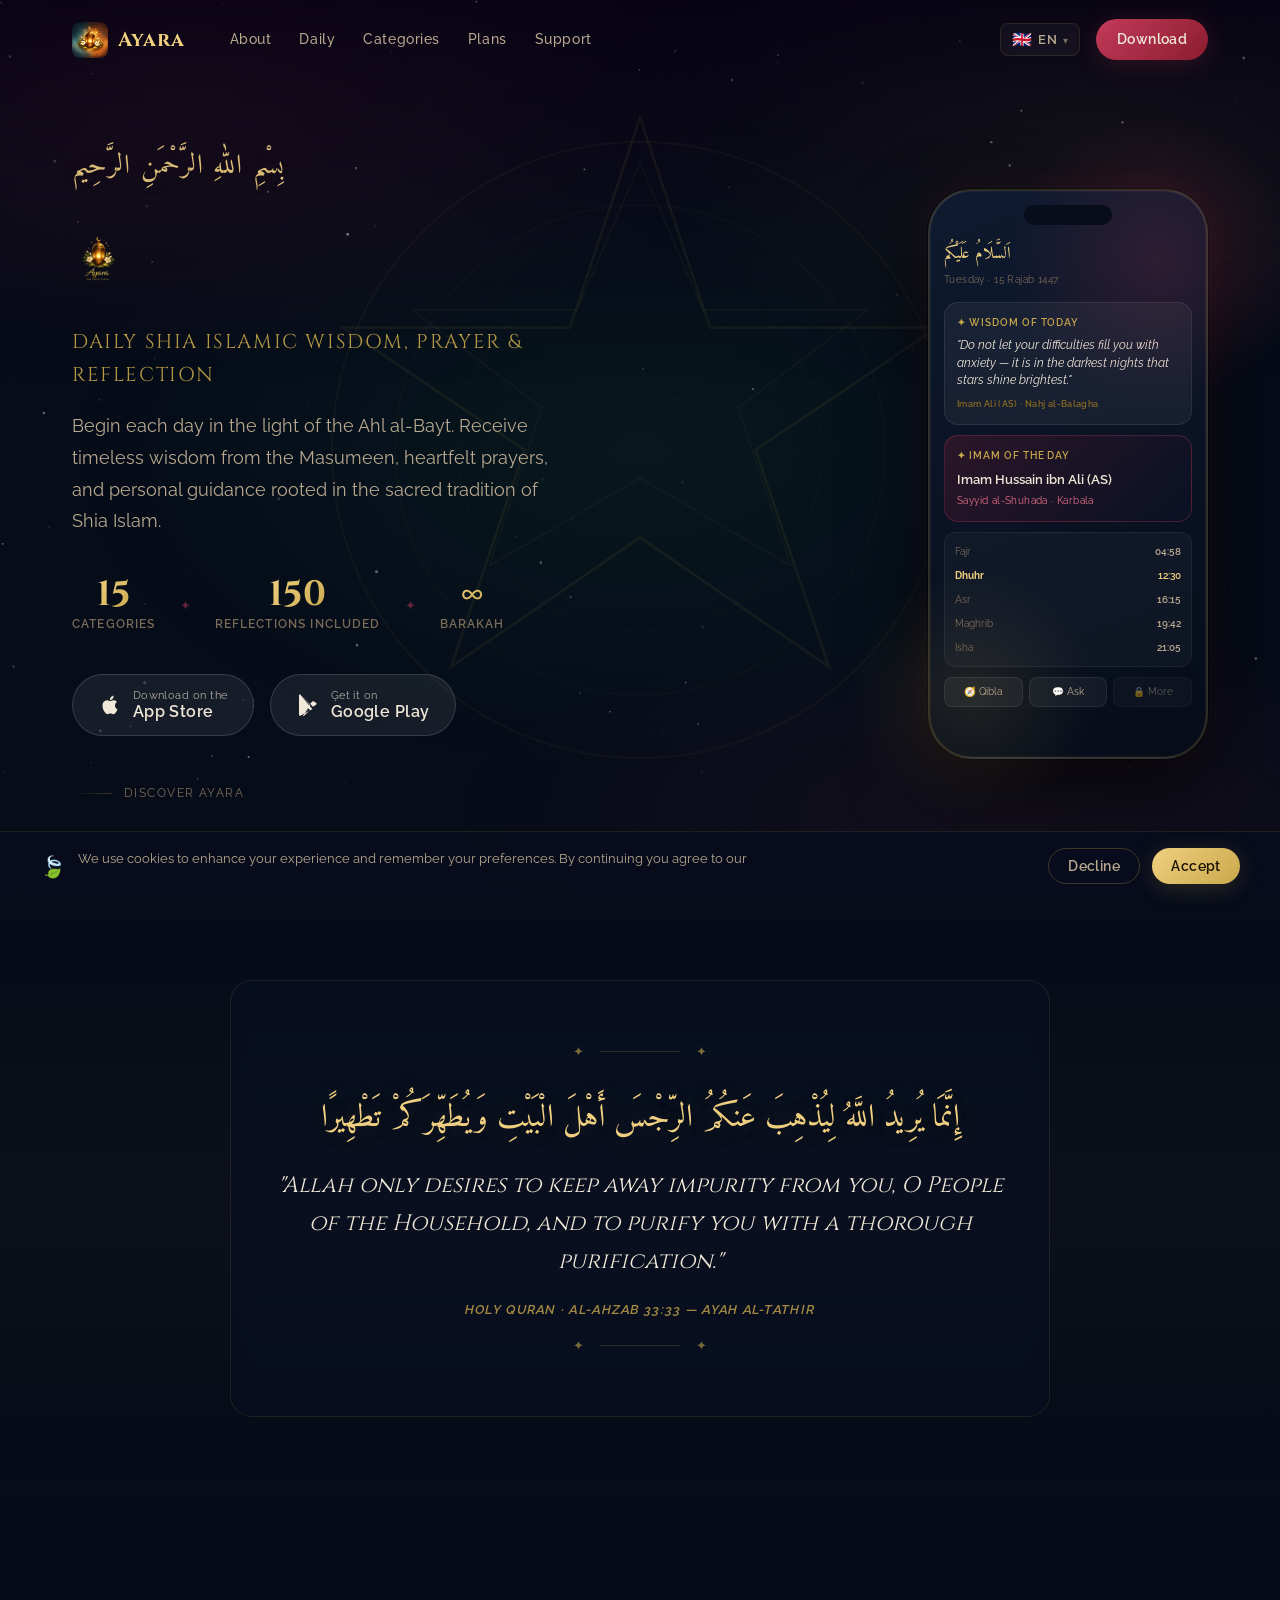
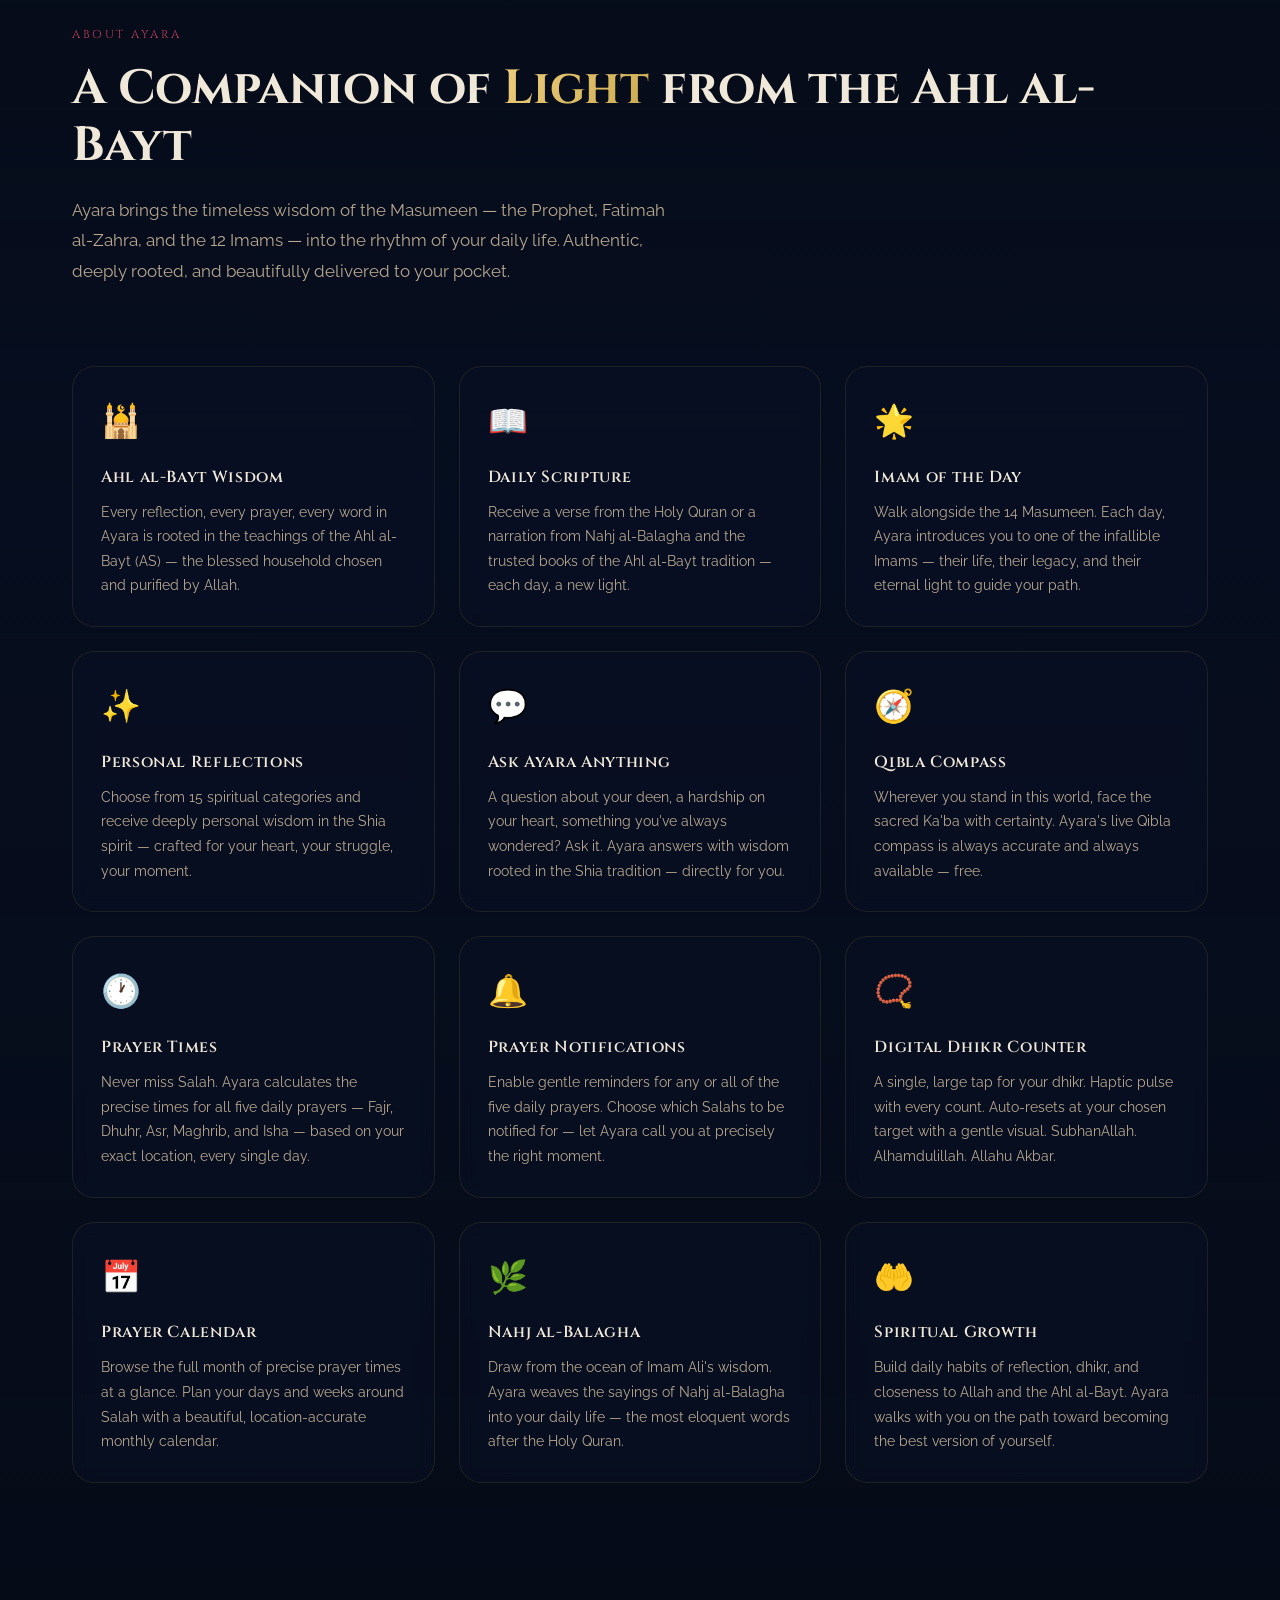
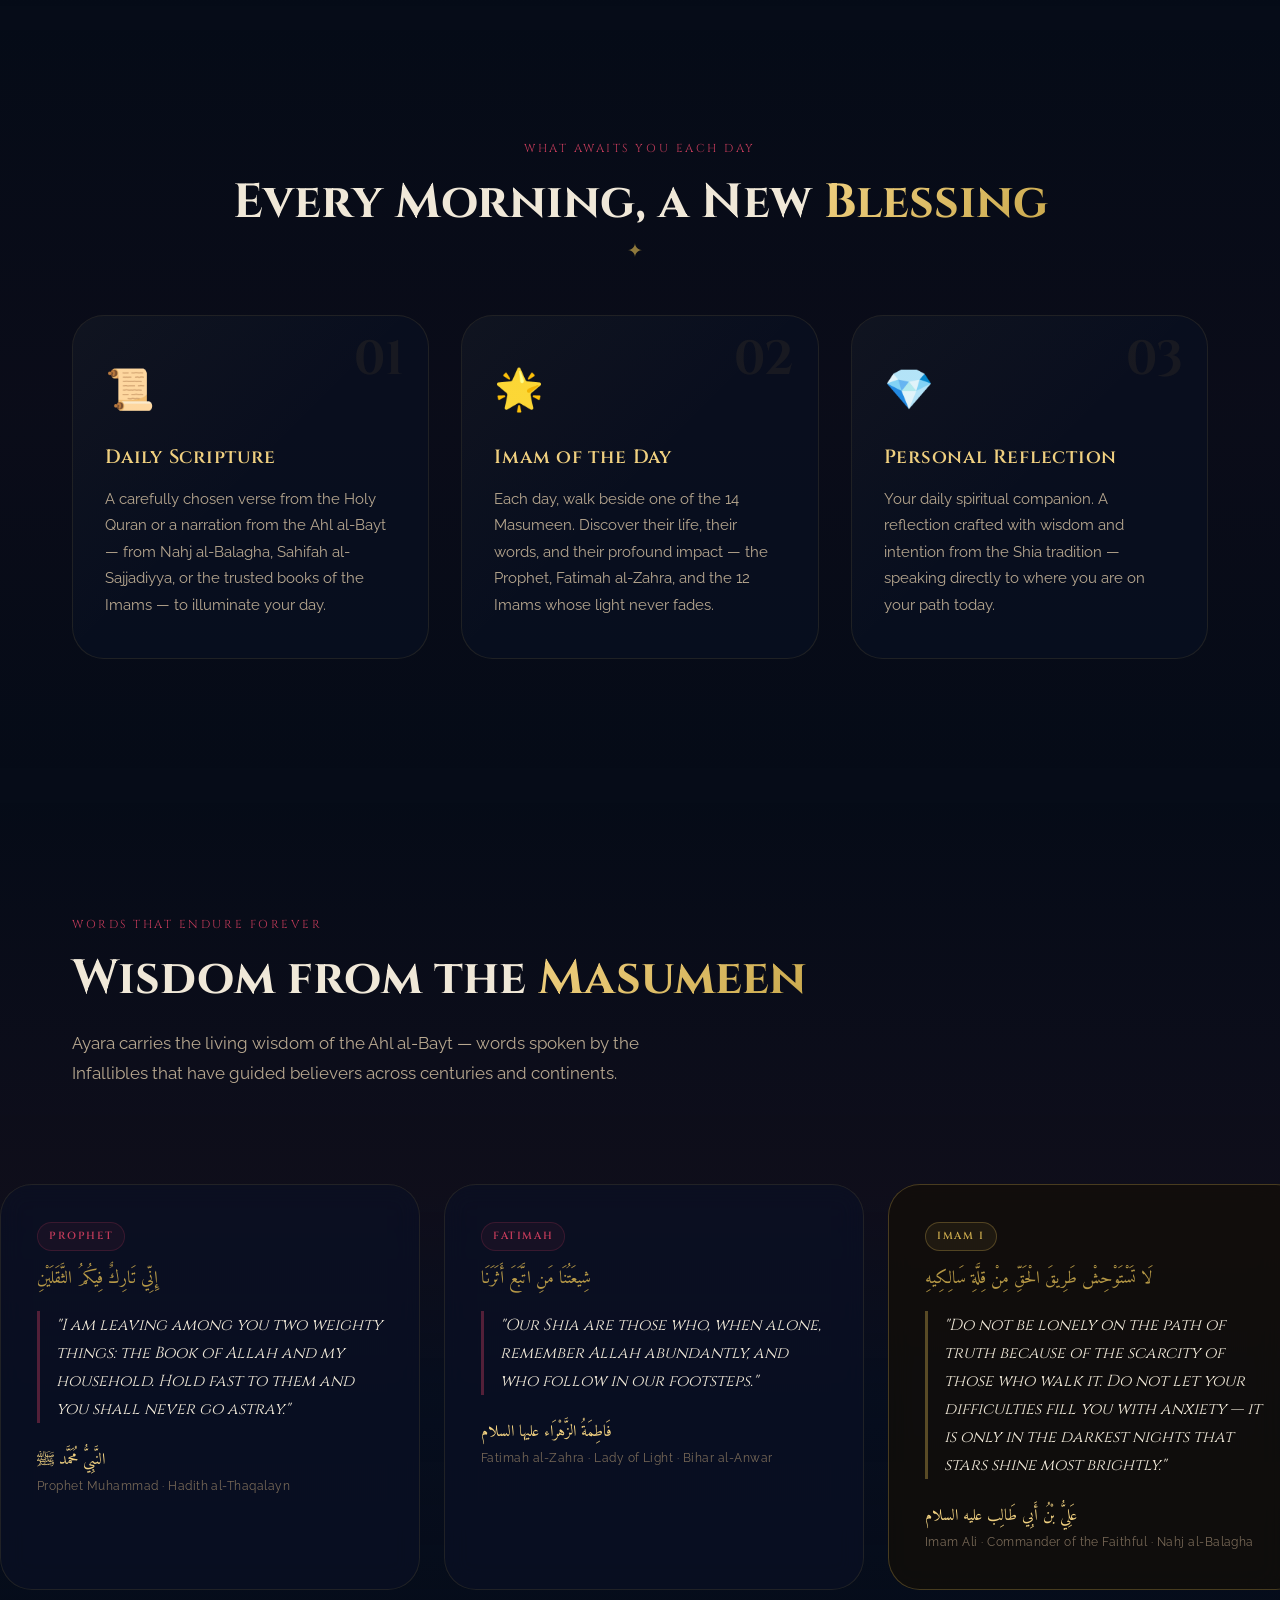
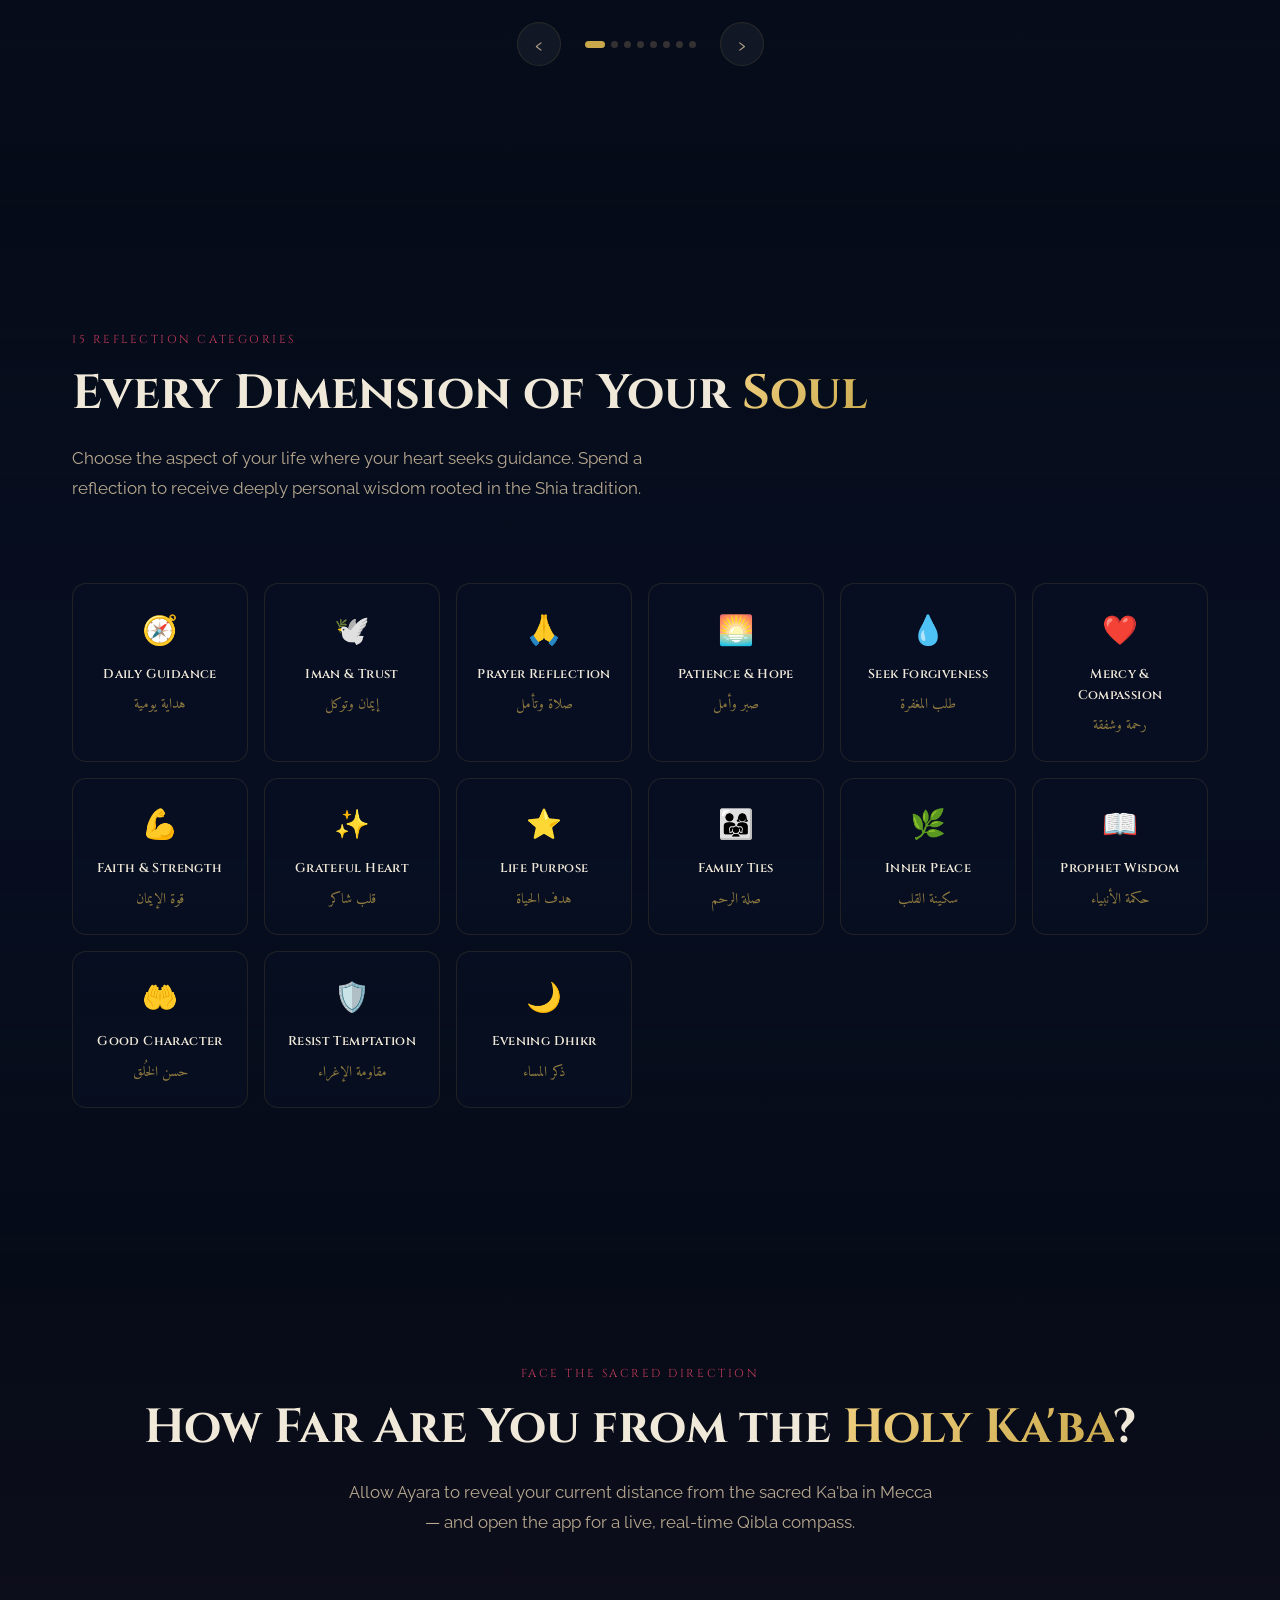
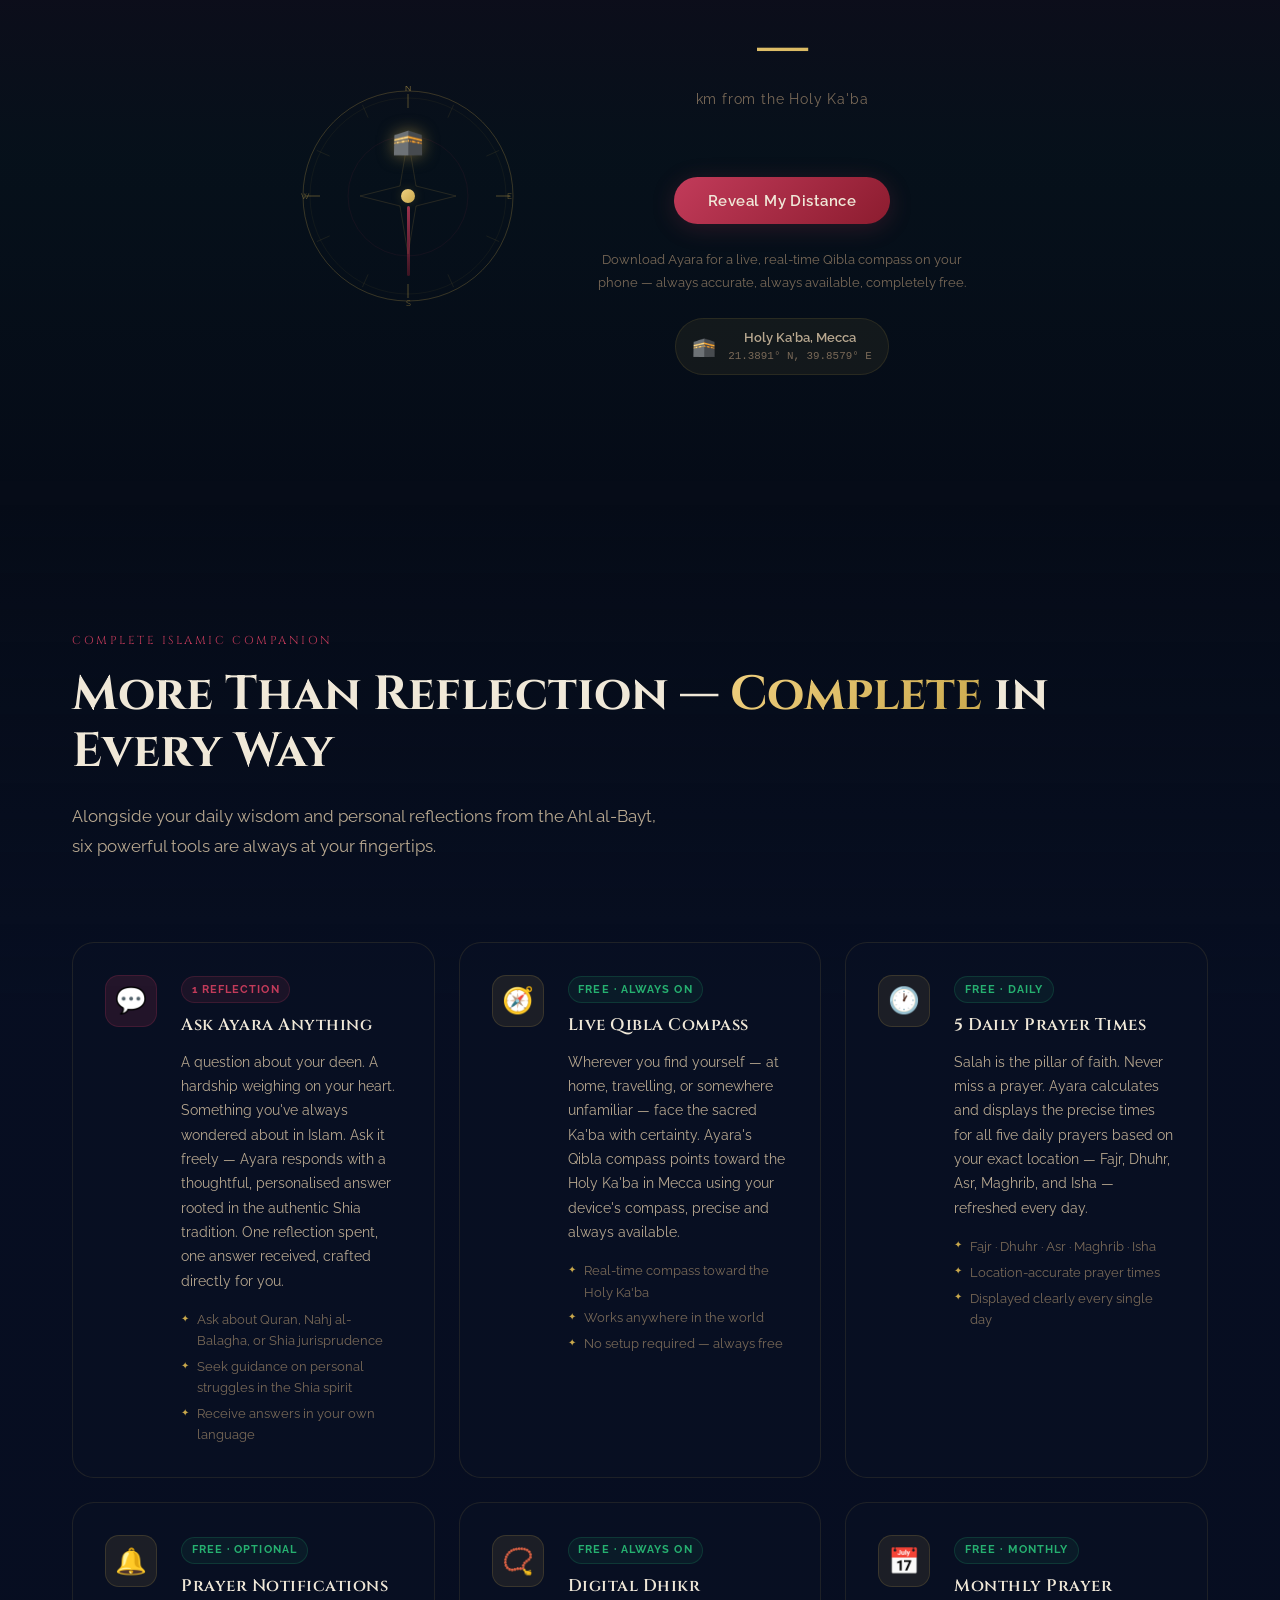
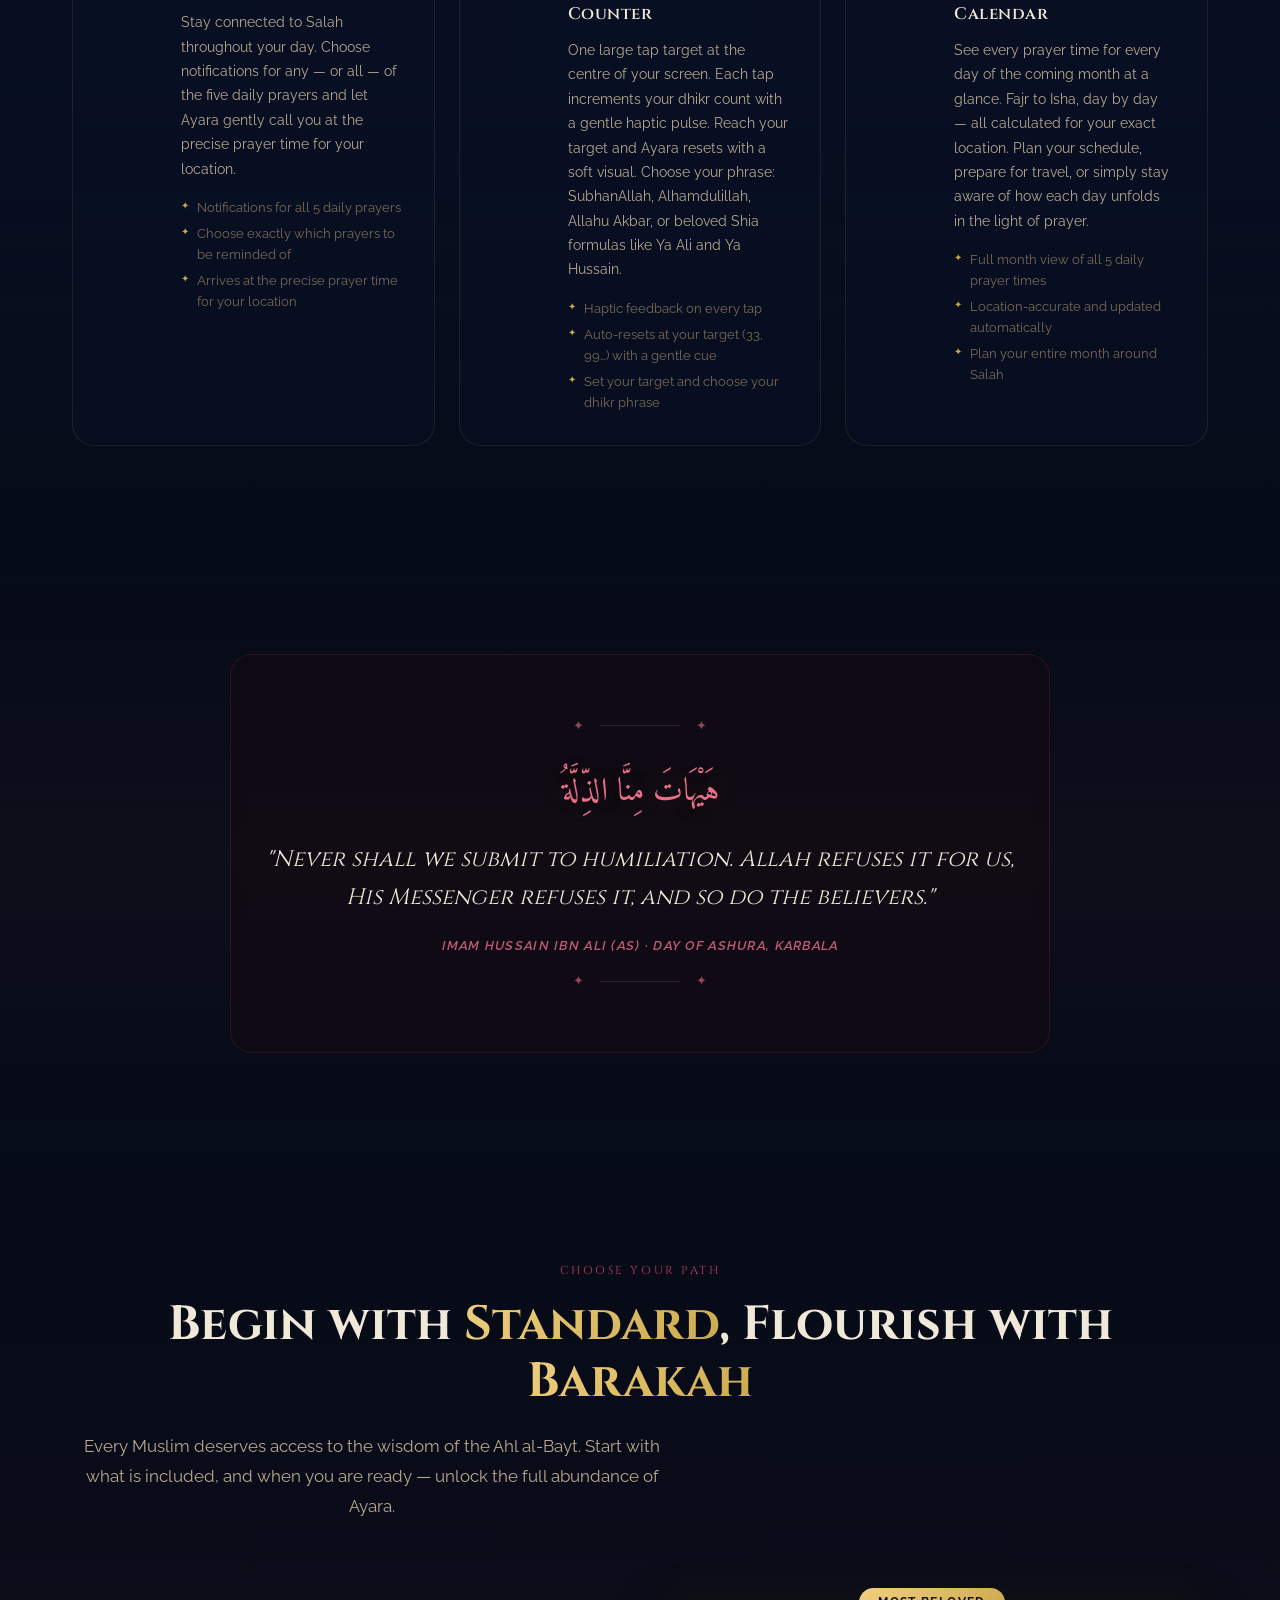
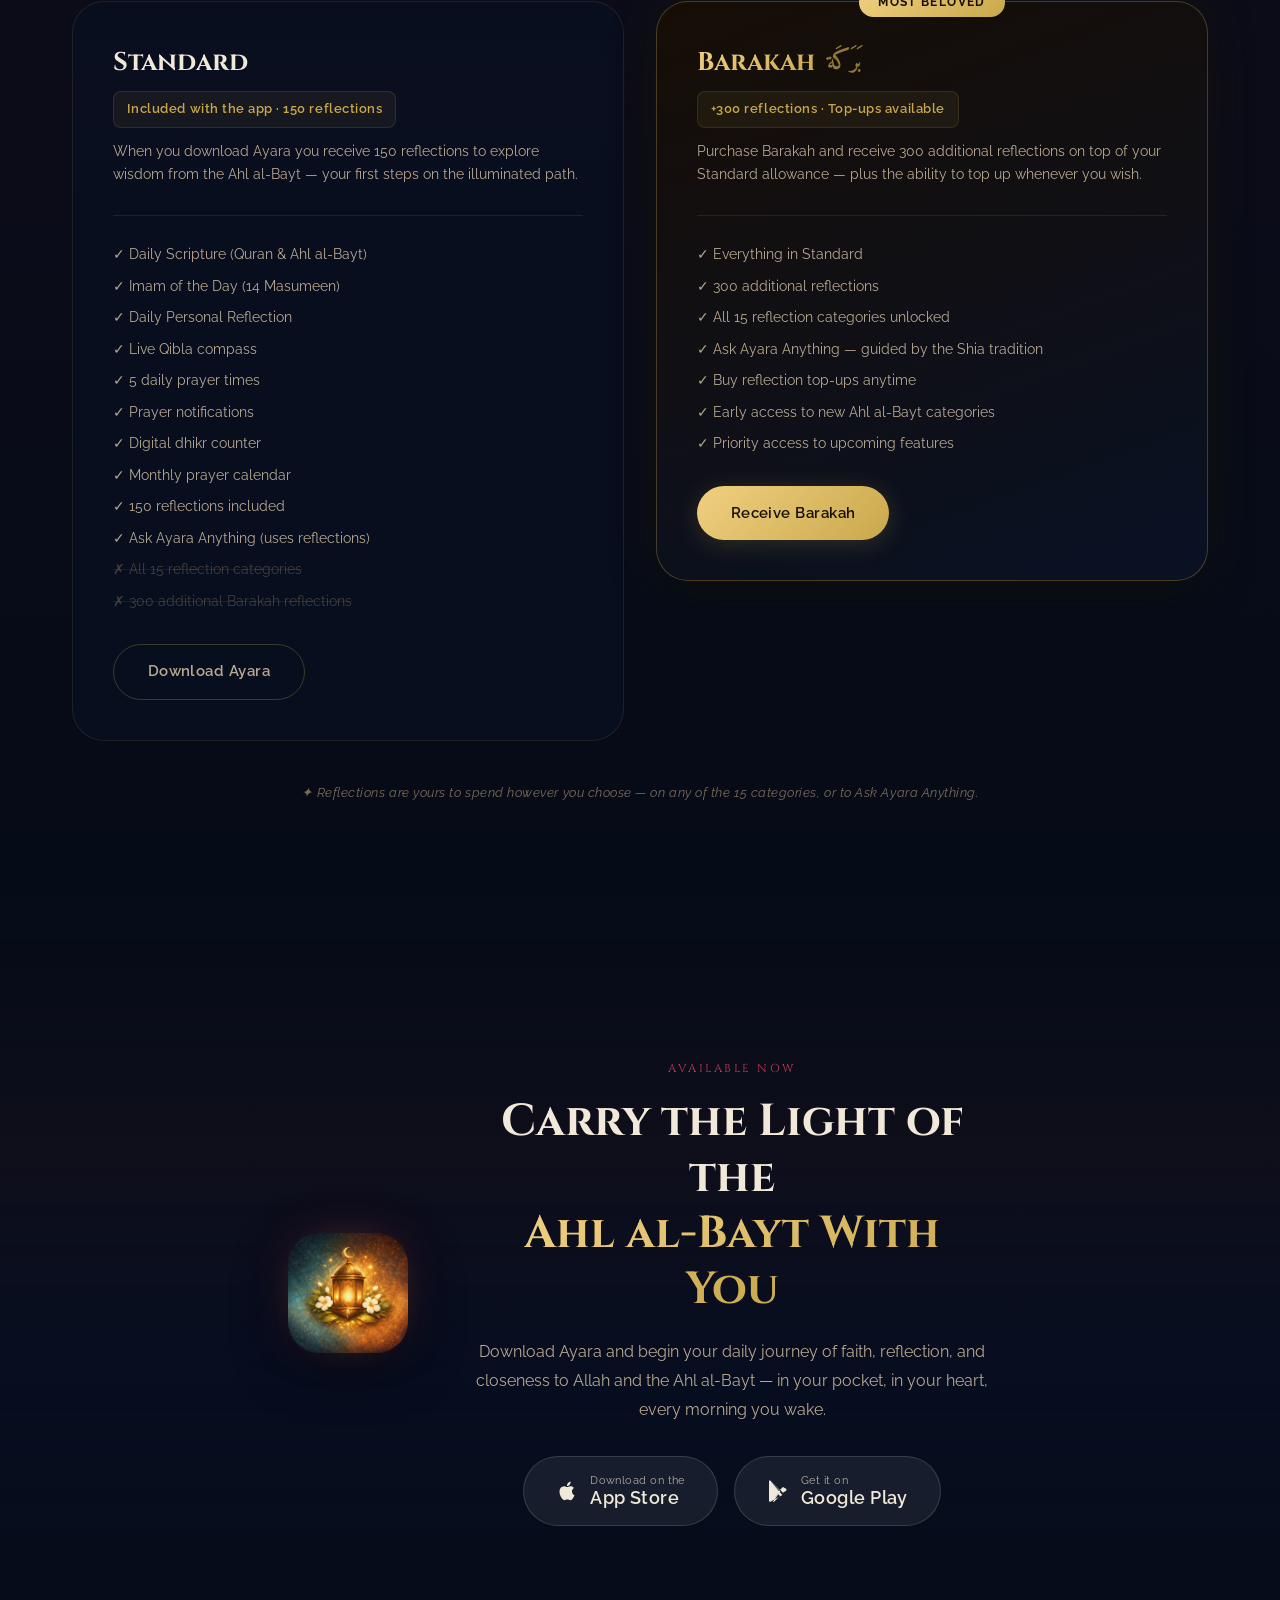
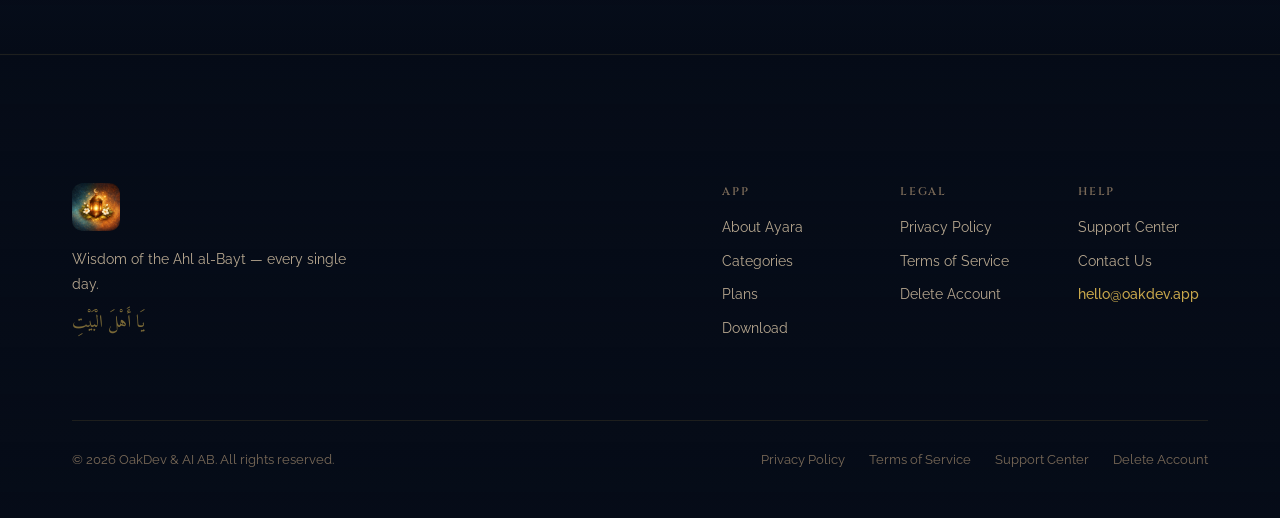
==== index.html @ 3004b2ca "landing page first draft" ====
<!DOCTYPE html>
<html lang="en" dir="ltr">
<head>
  <meta charset="UTF-8" />
  <meta name="viewport" content="width=device-width, initial-scale=1.0" />
  <title>Ayara — Daily Shia Islamic Wisdom, Prayer &amp; Reflection</title>
  <meta name="description" content="Ayara is your daily companion for Shia Islamic wisdom, prayers, and reflection. Receive timeless teachings from the Ahl al-Bayt — every single day." />
  <meta name="theme-color" content="#060c18" />

  <!-- Open Graph -->
  <meta property="og:title"       content="Ayara — Daily Shia Islamic Wisdom &amp; Reflection" />
  <meta property="og:description" content="Receive daily wisdom from the Ahl al-Bayt, heartfelt prayers, and personal reflection rooted in the beautiful tradition of Shia Islam." />
  <meta property="og:image"       content="assets/logo.png" />
  <meta property="og:type"        content="website" />

  <!-- Favicon -->
  <link rel="icon" type="image/png" href="assets/icon.png" />

  <!-- Fonts -->
  <link rel="preconnect" href="https://fonts.googleapis.com" />
  <link rel="preconnect" href="https://fonts.gstatic.com" crossorigin />
  <link href="https://fonts.googleapis.com/css2?family=Amiri:ital,wght@0,400;0,700;1,400&family=Cinzel:wght@400;600;700&family=Raleway:wght@300;400;500;600;700&display=swap" rel="stylesheet" />

  <link rel="stylesheet" href="css/styles.css" />
</head>
<body>

  <!-- Star canvas -->
  <canvas class="star-canvas" id="starCanvas" aria-hidden="true"></canvas>

  <!-- ============================================================
       COOKIE CONSENT
  ============================================================ -->
  <div class="cookie-banner" id="cookieBanner" role="dialog" aria-live="polite" aria-label="Cookie consent">
    <div class="cookie-banner__inner">
      <div class="cookie-banner__text">
        <span class="cookie-banner__icon" aria-hidden="true">🍃</span>
        <p data-i18n="cookie.text">
          We use cookies to enhance your experience and remember your preferences.
          By continuing you agree to our
          <a href="/privacy" data-i18n="cookie.privacy">Privacy Policy</a> and
          <a href="/terms" data-i18n="cookie.terms">Terms of Service</a>.
        </p>
      </div>
      <div class="cookie-banner__actions">
        <button class="btn btn--outline btn--sm" id="cookieDecline" data-i18n="cookie.decline">Decline</button>
        <button class="btn btn--gold btn--sm" id="cookieAccept" data-i18n="cookie.accept">Accept</button>
      </div>
    </div>
  </div>

  <!-- ============================================================
       NAVIGATION
  ============================================================ -->
  <nav class="nav" id="nav" role="navigation" aria-label="Main">
    <div class="nav__container">

      <a href="/" class="nav__logo" aria-label="Ayara — Home">
        <img src="assets/icon.png" alt="Ayara" class="nav__logo-img" />
        <span class="nav__logo-name">Ayara</span>
      </a>

      <div class="nav__links" id="navLinks">
        <a href="#about"      class="nav__link" data-i18n="nav.about">About</a>
        <a href="#daily"      class="nav__link" data-i18n="nav.daily">Daily</a>
        <a href="#categories" class="nav__link" data-i18n="nav.categories">Categories</a>
        <a href="#pricing"    class="nav__link" data-i18n="nav.plans">Plans</a>
        <a href="/support"    class="nav__link" data-i18n="nav.support">Support</a>
      </div>

      <div class="nav__right">
        <div class="nav__lang" id="langSwitcher">
          <button class="nav__lang-btn" id="langBtn" aria-haspopup="true" aria-expanded="false">
            <span class="lang-flag" id="langFlag">🇬🇧</span>
            <span class="lang-code" id="langCode">EN</span>
            <span class="lang-chevron" aria-hidden="true">▾</span>
          </button>
          <div class="nav__lang-dropdown" id="langDropdown" role="listbox" aria-label="Select language">
            <button class="nav__lang-option" data-lang="en" role="option"><span class="opt-flag">🇬🇧</span><span class="opt-name">English</span></button>
            <button class="nav__lang-option" data-lang="ar" role="option"><span class="opt-flag">🇸🇦</span><span class="opt-name">العربية</span></button>
            <button class="nav__lang-option" data-lang="fa" role="option"><span class="opt-flag">🇮🇷</span><span class="opt-name">فارسی</span></button>
            <button class="nav__lang-option" data-lang="ur" role="option"><span class="opt-flag">🇵🇰</span><span class="opt-name">اردو</span></button>
            <button class="nav__lang-option" data-lang="tr" role="option"><span class="opt-flag">🇹🇷</span><span class="opt-name">Türkçe</span></button>
            <button class="nav__lang-option" data-lang="id" role="option"><span class="opt-flag">🇮🇩</span><span class="opt-name">Indonesia</span></button>
            <button class="nav__lang-option" data-lang="fr" role="option"><span class="opt-flag">🇫🇷</span><span class="opt-name">Français</span></button>
            <button class="nav__lang-option" data-lang="az" role="option"><span class="opt-flag">🇦🇿</span><span class="opt-name">Azərbaycanca</span></button>
          </div>
        </div>

        <a href="#download" class="btn btn--crimson nav__cta" data-i18n="nav.download">Download</a>

        <button class="nav__hamburger" id="hamburger" aria-label="Open menu" aria-expanded="false">
          <span></span><span></span><span></span>
        </button>
      </div>

    </div>
  </nav>

  <!-- ============================================================
       HERO
  ============================================================ -->
  <section class="hero" id="hero" aria-label="Hero">
    <!-- Geometric star overlay -->
    <div class="hero__geo" aria-hidden="true">
      <svg class="hero__geo-star" viewBox="0 0 200 200" xmlns="http://www.w3.org/2000/svg" aria-hidden="true">
        <polygon points="100,5 120,65 185,65 133,100 154,162 100,125 46,162 67,100 15,65 80,65" fill="none" stroke="currentColor" stroke-width="0.8" opacity="0.15"/>
        <polygon points="100,18 118,60 165,60 128,88 143,133 100,108 57,133 72,88 35,60 82,60" fill="none" stroke="currentColor" stroke-width="0.5" opacity="0.10"/>
        <circle cx="100" cy="100" r="88" fill="none" stroke="currentColor" stroke-width="0.6" opacity="0.10"/>
        <circle cx="100" cy="100" r="70" fill="none" stroke="currentColor" stroke-width="0.4" opacity="0.08"/>
        <circle cx="100" cy="100" r="52" fill="none" stroke="currentColor" stroke-width="0.4" opacity="0.06"/>
      </svg>
    </div>

    <!-- Content -->
    <div class="hero__content">
      <p class="hero__bismillah" lang="ar" aria-label="Bismillah ir-Rahman ir-Rahim">بِسْمِ اللهِ الرَّحْمَنِ الرَّحِيم</p>

      <div class="hero__logo-wrap">
        <img src="assets/logo.png" alt="Ayara" class="hero__logo" />
      </div>

      <p class="hero__subtitle" data-i18n="hero.subtitle">Daily Shia Islamic Wisdom, Prayer &amp; Reflection</p>

      <p class="hero__desc" data-i18n="hero.desc">
        Begin each day in the light of the Ahl al-Bayt. Receive timeless wisdom from the Masumeen, heartfelt prayers, and personal guidance rooted in the sacred tradition of Shia Islam.
      </p>

      <div class="hero__stats">
        <div class="hero__stat">
          <span class="hero__stat-number" data-count="15">15</span>
          <span class="hero__stat-label" data-i18n="hero.stat_categories">Categories</span>
        </div>
        <div class="hero__stat-divider" aria-hidden="true">✦</div>
        <div class="hero__stat">
          <span class="hero__stat-number" data-count="150">150</span>
          <span class="hero__stat-label" data-i18n="hero.stat_reflections">Reflections Included</span>
        </div>
        <div class="hero__stat-divider" aria-hidden="true">✦</div>
        <div class="hero__stat">
          <span class="hero__stat-number">∞</span>
          <span class="hero__stat-label" data-i18n="hero.stat_barakah">Barakah</span>
        </div>
      </div>

      <div class="hero__actions">
        <a href="#" class="btn btn--store" aria-label="Download Ayara on the App Store">
          <svg class="btn__store-icon" viewBox="0 0 24 24" fill="currentColor" aria-hidden="true">
            <path d="M18.71 19.5c-.83 1.24-1.71 2.45-3.05 2.47-1.34.03-1.77-.79-3.29-.79-1.53 0-2 .77-3.27.82-1.31.05-2.3-1.32-3.14-2.53C4.25 17 2.94 12.45 4.7 9.39c.87-1.52 2.43-2.48 4.12-2.51 1.28-.02 2.5.87 3.29.87.78 0 2.26-1.07 3.8-.91.65.03 2.47.26 3.64 1.98-.09.06-2.17 1.28-2.15 3.81.03 3.02 2.65 4.03 2.68 4.04-.03.07-.42 1.44-1.38 2.83M13 3.5c.73-.83 1.94-1.46 2.94-1.5.13 1.17-.34 2.35-1.04 3.19-.69.85-1.83 1.51-2.95 1.42-.15-1.15.41-2.35 1.05-3.11z"/>
          </svg>
          <span>
            <small data-i18n="btn.app_store_sub">Download on the</small>
            <strong data-i18n="btn.app_store">App Store</strong>
          </span>
        </a>

        <a href="#" class="btn btn--store" aria-label="Get Ayara on Google Play">
          <svg class="btn__store-icon" viewBox="0 0 24 24" fill="currentColor" aria-hidden="true">
            <path d="M3.18 23.77a2 2 0 001.1-.32l12.54-7.21-2.76-2.76L3.18 23.77zM20.77 9.6L17.4 7.67l-3.07 3.07 3.07 3.07 3.4-1.95a1.66 1.66 0 000-2.26zM3 .23a1.9 1.9 0 00-.82 1.6v20.36a1.9 1.9 0 00.82 1.6l.1.08 11.4-11.4v-.27L3.1.15zM14.06 13.4L3.18.23l.08.07 10.9 10.9-3.07 3.07 3.07 3.07-10.9 10.9-.08.07z"/>
          </svg>
          <span>
            <small data-i18n="btn.play_store_sub">Get it on</small>
            <strong data-i18n="btn.play_store">Google Play</strong>
          </span>
        </a>
      </div>

      <div class="hero__scroll-indicator" aria-hidden="true">
        <div class="hero__scroll-line"></div>
        <span data-i18n="hero.discover">Discover Ayara</span>
      </div>
    </div>

    <!-- Phone Mockup -->
    <div class="hero__phone-wrap" aria-hidden="true">
      <div class="hero__phone">
        <div class="hero__phone-notch"></div>
        <div class="hero__phone-screen">
          <div class="phone-ui">
            <div class="phone-ui__header">
              <div class="phone-ui__greeting" lang="ar">اَلسَّلَامُ عَلَيْكُم</div>
              <div class="phone-ui__date">Tuesday · 15 Rajab 1447</div>
            </div>
            <div class="phone-ui__card">
              <div class="phone-ui__card-label">✦ Wisdom of Today</div>
              <p class="phone-ui__card-text">"Do not let your difficulties fill you with anxiety — it is in the darkest nights that stars shine brightest."</p>
              <div class="phone-ui__card-ref">Imam Ali (AS) · Nahj al-Balagha</div>
            </div>
            <div class="phone-ui__card phone-ui__card--imam">
              <div class="phone-ui__card-label">✦ Imam of the Day</div>
              <p class="phone-ui__card-name">Imam Hussain ibn Ali (AS)</p>
              <p class="phone-ui__card-small">Sayyid al-Shuhada · Karbala</p>
            </div>
            <div class="phone-ui__prayer-times">
              <div class="phone-ui__prayer">Fajr <span>04:58</span></div>
              <div class="phone-ui__prayer phone-ui__prayer--active">Dhuhr <span>12:30</span></div>
              <div class="phone-ui__prayer">Asr <span>16:15</span></div>
              <div class="phone-ui__prayer">Maghrib <span>19:42</span></div>
              <div class="phone-ui__prayer">Isha <span>21:05</span></div>
            </div>
            <div class="phone-ui__categories">
              <div class="phone-ui__cat">🧭 Qibla</div>
              <div class="phone-ui__cat">💬 Ask</div>
              <div class="phone-ui__cat phone-ui__cat--locked">🔒 More</div>
            </div>
          </div>
        </div>
      </div>
      <!-- Glow rings -->
      <div class="hero__phone-glow hero__phone-glow--1" aria-hidden="true"></div>
      <div class="hero__phone-glow hero__phone-glow--2" aria-hidden="true"></div>
    </div>
  </section>

  <!-- ============================================================
       AYAT AL-TATHIR
  ============================================================ -->
  <section class="section section--verse" aria-label="Verse of Purification">
    <div class="container">
      <blockquote class="verse-block animate-on-scroll">
        <div class="verse-block__ornament" aria-hidden="true">
          <span>✦</span><span class="verse-block__line"></span><span>✦</span>
        </div>
        <p class="verse-block__arabic" lang="ar">
          إِنَّمَا يُرِيدُ اللَّهُ لِيُذْهِبَ عَنكُمُ الرِّجْسَ أَهْلَ الْبَيْتِ وَيُطَهِّرَكُمْ تَطْهِيرًا
        </p>
        <p class="verse-block__text" data-i18n="verse1.text">
          "Allah only desires to keep away impurity from you, O People of the Household, and to purify you with a thorough purification."
        </p>
        <cite class="verse-block__cite" data-i18n="verse1.cite">Holy Quran · Al-Ahzab 33:33 — Ayah al-Tathir</cite>
        <div class="verse-block__ornament" aria-hidden="true">
          <span>✦</span><span class="verse-block__line"></span><span>✦</span>
        </div>
      </blockquote>
    </div>
  </section>

  <!-- ============================================================
       ABOUT / FEATURES
  ============================================================ -->
  <section class="section section--about" id="about" aria-label="About Ayara">
    <div class="container">
      <div class="section__label" data-i18n="about.label">About Ayara</div>
      <h2 class="section__title" data-i18n-html="about.title">A Companion of <em>Light</em> from the Ahl al-Bayt</h2>
      <p class="section__subtitle" data-i18n="about.subtitle">
        Ayara brings the timeless wisdom of the Masumeen — the Prophet, Fatimah al-Zahra, and the 12 Imams — into the rhythm of your daily life. Authentic, deeply rooted, and beautifully delivered to your pocket.
      </p>

      <div class="features-grid">
        <div class="feature-card animate-on-scroll" data-delay="0">
          <span class="feature-card__icon">🕌</span>
          <h3 class="feature-card__title" data-i18n="about.f1_title">Ahl al-Bayt Wisdom</h3>
          <p class="feature-card__text" data-i18n="about.f1_text">Every reflection, every prayer, every word in Ayara is rooted in the teachings of the Ahl al-Bayt (AS) — the blessed household chosen and purified by Allah.</p>
        </div>
        <div class="feature-card animate-on-scroll" data-delay="80">
          <span class="feature-card__icon">📖</span>
          <h3 class="feature-card__title" data-i18n="about.f2_title">Daily Scripture</h3>
          <p class="feature-card__text" data-i18n="about.f2_text">Receive a verse from the Holy Quran or a narration from Nahj al-Balagha and the trusted books of the Ahl al-Bayt tradition — each day, a new light.</p>
        </div>
        <div class="feature-card animate-on-scroll" data-delay="160">
          <span class="feature-card__icon">🌟</span>
          <h3 class="feature-card__title" data-i18n="about.f3_title">Imam of the Day</h3>
          <p class="feature-card__text" data-i18n="about.f3_text">Walk alongside the 14 Masumeen. Each day, Ayara introduces you to one of the infallible Imams — their life, their legacy, and their eternal light to guide your path.</p>
        </div>
        <div class="feature-card animate-on-scroll" data-delay="0">
          <span class="feature-card__icon">✨</span>
          <h3 class="feature-card__title" data-i18n="about.f4_title">Personal Reflections</h3>
          <p class="feature-card__text" data-i18n="about.f4_text">Choose from 15 spiritual categories and receive deeply personal wisdom in the Shia spirit — crafted for your heart, your struggle, your moment.</p>
        </div>
        <div class="feature-card animate-on-scroll" data-delay="80">
          <span class="feature-card__icon">💬</span>
          <h3 class="feature-card__title" data-i18n="about.f5_title">Ask Ayara Anything</h3>
          <p class="feature-card__text" data-i18n="about.f5_text">A question about your deen, a hardship on your heart, something you've always wondered? Ask it. Ayara answers with wisdom rooted in the Shia tradition — directly for you.</p>
        </div>
        <div class="feature-card animate-on-scroll" data-delay="160">
          <span class="feature-card__icon">🧭</span>
          <h3 class="feature-card__title" data-i18n="about.f6_title">Qibla Compass</h3>
          <p class="feature-card__text" data-i18n="about.f6_text">Wherever you stand in this world, face the sacred Ka'ba with certainty. Ayara's live Qibla compass is always accurate and always available — free.</p>
        </div>
        <div class="feature-card animate-on-scroll" data-delay="0">
          <span class="feature-card__icon">🕐</span>
          <h3 class="feature-card__title" data-i18n="about.f7_title">Prayer Times</h3>
          <p class="feature-card__text" data-i18n="about.f7_text">Never miss Salah. Ayara calculates the precise times for all five daily prayers — Fajr, Dhuhr, Asr, Maghrib, and Isha — based on your exact location, every single day.</p>
        </div>
        <div class="feature-card animate-on-scroll" data-delay="80">
          <span class="feature-card__icon">🔔</span>
          <h3 class="feature-card__title" data-i18n="about.f8_title">Prayer Notifications</h3>
          <p class="feature-card__text" data-i18n="about.f8_text">Enable gentle reminders for any or all of the five daily prayers. Choose which Salahs to be notified for — let Ayara call you at precisely the right moment.</p>
        </div>
        <div class="feature-card animate-on-scroll" data-delay="160">
          <span class="feature-card__icon">📿</span>
          <h3 class="feature-card__title" data-i18n="about.f9_title">Digital Dhikr Counter</h3>
          <p class="feature-card__text" data-i18n="about.f9_text">A single, large tap for your dhikr. Haptic pulse with every count. Auto-resets at your chosen target with a gentle visual. SubhanAllah. Alhamdulillah. Allahu Akbar.</p>
        </div>
        <div class="feature-card animate-on-scroll" data-delay="0">
          <span class="feature-card__icon">📅</span>
          <h3 class="feature-card__title" data-i18n="about.f10_title">Prayer Calendar</h3>
          <p class="feature-card__text" data-i18n="about.f10_text">Browse the full month of precise prayer times at a glance. Plan your days and weeks around Salah with a beautiful, location-accurate monthly calendar.</p>
        </div>
        <div class="feature-card animate-on-scroll" data-delay="80">
          <span class="feature-card__icon">🌿</span>
          <h3 class="feature-card__title" data-i18n="about.f11_title">Nahj al-Balagha</h3>
          <p class="feature-card__text" data-i18n="about.f11_text">Draw from the ocean of Imam Ali's wisdom. Ayara weaves the sayings of Nahj al-Balagha into your daily life — the most eloquent words after the Holy Quran.</p>
        </div>
        <div class="feature-card animate-on-scroll" data-delay="160">
          <span class="feature-card__icon">🤲</span>
          <h3 class="feature-card__title" data-i18n="about.f12_title">Spiritual Growth</h3>
          <p class="feature-card__text" data-i18n="about.f12_text">Build daily habits of reflection, dhikr, and closeness to Allah and the Ahl al-Bayt. Ayara walks with you on the path toward becoming the best version of yourself.</p>
        </div>
      </div>
    </div>
  </section>

  <!-- ============================================================
       DAILY SECTION
  ============================================================ -->
  <section class="section section--daily" id="daily" aria-label="Daily features">
    <div class="container">
      <div class="section__label" data-i18n="daily.label">What Awaits You Each Day</div>
      <h2 class="section__title" data-i18n-html="daily.title">Every Morning, a New <em>Blessing</em></h2>

      <div class="ornament" aria-hidden="true">✦</div>

      <div class="daily-grid">
        <div class="daily-card animate-on-scroll" data-delay="0">
          <div class="daily-card__number" aria-hidden="true">01</div>
          <span class="daily-card__icon">📜</span>
          <h3 data-i18n="daily.d1_title">Daily Scripture</h3>
          <p data-i18n="daily.d1_text">A carefully chosen verse from the Holy Quran or a narration from the Ahl al-Bayt — from Nahj al-Balagha, Sahifah al-Sajjadiyya, or the trusted books of the Imams — to illuminate your day.</p>
        </div>
        <div class="daily-card animate-on-scroll" data-delay="120">
          <div class="daily-card__number" aria-hidden="true">02</div>
          <span class="daily-card__icon">🌟</span>
          <h3 data-i18n="daily.d2_title">Imam of the Day</h3>
          <p data-i18n="daily.d2_text">Each day, walk beside one of the 14 Masumeen. Discover their life, their words, and their profound impact — the Prophet, Fatimah al-Zahra, and the 12 Imams whose light never fades.</p>
        </div>
        <div class="daily-card animate-on-scroll" data-delay="240">
          <div class="daily-card__number" aria-hidden="true">03</div>
          <span class="daily-card__icon">💎</span>
          <h3 data-i18n="daily.d3_title">Personal Reflection</h3>
          <p data-i18n="daily.d3_text">Your daily spiritual companion. A reflection crafted with wisdom and intention from the Shia tradition — speaking directly to where you are on your path today.</p>
        </div>
      </div>
    </div>
  </section>

  <!-- ============================================================
       AHL AL-BAYT QUOTES CAROUSEL
  ============================================================ -->
  <section class="section section--ahlbayt" id="ahlbayt" aria-label="Wisdom from the Ahl al-Bayt">
    <div class="container">
      <div class="section__label" data-i18n="ahlbayt.label">Words That Endure Forever</div>
      <h2 class="section__title" data-i18n-html="ahlbayt.title">Wisdom from the <em>Masumeen</em></h2>
      <p class="section__subtitle" data-i18n="ahlbayt.subtitle">
        Ayara carries the living wisdom of the Ahl al-Bayt — words spoken by the Infallibles that have guided believers across centuries and continents.
      </p>
    </div>

    <div class="masumeen-track-wrap" aria-label="Quotes from the Masumeen">
      <div class="masumeen-track" id="masumeen-track">

        <div class="masumeen-card">
          <div class="masumeen-card__num">Prophet</div>
          <p class="masumeen-card__arabic" lang="ar">إِنِّي تَارِكٌ فِيكُمُ الثَّقَلَيْنِ</p>
          <blockquote class="masumeen-card__quote">"I am leaving among you two weighty things: the Book of Allah and my household. Hold fast to them and you shall never go astray."</blockquote>
          <div class="masumeen-card__meta">
            <span class="masumeen-card__name" lang="ar">النَّبِيُّ مُحَمَّد ﷺ</span>
            <span class="masumeen-card__title">Prophet Muhammad · Hadith al-Thaqalayn</span>
          </div>
        </div>

        <div class="masumeen-card">
          <div class="masumeen-card__num">Fatimah</div>
          <p class="masumeen-card__arabic" lang="ar">شِيعَتُنَا مَنِ اتَّبَعَ أَثَرَنَا</p>
          <blockquote class="masumeen-card__quote">"Our Shia are those who, when alone, remember Allah abundantly, and who follow in our footsteps."</blockquote>
          <div class="masumeen-card__meta">
            <span class="masumeen-card__name" lang="ar">فَاطِمَةُ الزَّهْرَاء عليها السلام</span>
            <span class="masumeen-card__title">Fatimah al-Zahra · Lady of Light · Bihar al-Anwar</span>
          </div>
        </div>

        <div class="masumeen-card masumeen-card--featured">
          <div class="masumeen-card__num">Imam I</div>
          <p class="masumeen-card__arabic" lang="ar">لَا تَسْتَوْحِشْ طَرِيقَ الْحَقِّ مِنْ قِلَّةِ سَالِكِيهِ</p>
          <blockquote class="masumeen-card__quote">"Do not be lonely on the path of truth because of the scarcity of those who walk it. Do not let your difficulties fill you with anxiety — it is only in the darkest nights that stars shine most brightly."</blockquote>
          <div class="masumeen-card__meta">
            <span class="masumeen-card__name" lang="ar">عَلِيُّ بْنُ أَبِي طَالِب عليه السلام</span>
            <span class="masumeen-card__title">Imam Ali · Commander of the Faithful · Nahj al-Balagha</span>
          </div>
        </div>

        <div class="masumeen-card">
          <div class="masumeen-card__num">Imam III</div>
          <p class="masumeen-card__arabic" lang="ar">الْمَوْتُ فِي عِزٍّ خَيْرٌ مِنَ الْحَيَاةِ فِي ذُلٍّ</p>
          <blockquote class="masumeen-card__quote">"Death with dignity is better than a life of humiliation. I did not rise to cause mischief, but only to seek reform in my grandfather's nation."</blockquote>
          <div class="masumeen-card__meta">
            <span class="masumeen-card__name" lang="ar">الْحُسَيْنُ بْنُ عَلِي عليه السلام</span>
            <span class="masumeen-card__title">Imam Hussain · Master of Martyrs · Karbala, 61 AH</span>
          </div>
        </div>

        <div class="masumeen-card">
          <div class="masumeen-card__num">Imam IV</div>
          <p class="masumeen-card__arabic" lang="ar">الصَّمْتُ زَيْنُ الصَّائِمِ وَعِبَادَةُ الصَّامِتِ</p>
          <blockquote class="masumeen-card__quote">"Silence is the adornment of the fasting person and the worship of the silent one. Do not dishonour yourself by making your tongue a vessel for sin."</blockquote>
          <div class="masumeen-card__meta">
            <span class="masumeen-card__name" lang="ar">عَلِيُّ بْنُ الْحُسَيْن عليه السلام</span>
            <span class="masumeen-card__title">Imam Zayn al-Abidin · Sajjad · Sahifah al-Sajjadiyya</span>
          </div>
        </div>

        <div class="masumeen-card">
          <div class="masumeen-card__num">Imam VI</div>
          <p class="masumeen-card__arabic" lang="ar">الْعِلْمُ سِلَاحٌ وَأَصْلُهُ الْعَقْلُ</p>
          <blockquote class="masumeen-card__quote">"Knowledge is a weapon whose root is the intellect. Acquire it, for it is the means of knowing your duty toward Allah and the companion of the believer in every hardship."</blockquote>
          <div class="masumeen-card__meta">
            <span class="masumeen-card__name" lang="ar">جَعْفَرٌ الصَّادِق عليه السلام</span>
            <span class="masumeen-card__title">Imam al-Sadiq · The Truthful · Usul al-Kafi</span>
          </div>
        </div>

        <div class="masumeen-card">
          <div class="masumeen-card__num">Imam VIII</div>
          <p class="masumeen-card__arabic" lang="ar">الْإِيمَانُ مَعْرِفَةٌ بِالْقَلْبِ وَإِقْرَارٌ بِاللِّسَانِ وَعَمَلٌ بِالْأَرْكَانِ</p>
          <blockquote class="masumeen-card__quote">"Faith is knowing with the heart, confessing with the tongue, and acting with the limbs. It is these three together that make a believer complete."</blockquote>
          <div class="masumeen-card__meta">
            <span class="masumeen-card__name" lang="ar">عَلِيٌّ الرِّضَا عليه السلام</span>
            <span class="masumeen-card__title">Imam al-Ridha · The Contented · Uyun Akhbar al-Ridha</span>
          </div>
        </div>

        <div class="masumeen-card">
          <div class="masumeen-card__num">Imam XII</div>
          <p class="masumeen-card__arabic" lang="ar">إِنَّا غَيْرُ مُهْمِلِينَ لِمُرَاعَاتِكُمْ وَلَا نَاسِينَ لِذِكْرِكُمْ</p>
          <blockquote class="masumeen-card__quote">"Surely, we are neither neglectful of your situation nor forgetful of your remembrance. Were it not so, calamity would descend upon you and your enemies would destroy you."</blockquote>
          <div class="masumeen-card__meta">
            <span class="masumeen-card__name" lang="ar">الْمَهْدِيُّ الْمُنْتَظَر عجل الله فرجه</span>
            <span class="masumeen-card__title">Imam al-Mahdi · The Awaited · Tawqi' al-Mahdi</span>
          </div>
        </div>

      </div>

      <div class="masumeen-nav" aria-label="Carousel navigation">
        <button class="masumeen-nav__btn" id="masumeen-prev" aria-label="Previous">‹</button>
        <div class="masumeen-dots" id="masumeen-dots" role="tablist"></div>
        <button class="masumeen-nav__btn" id="masumeen-next" aria-label="Next">›</button>
      </div>
    </div>
  </section>

  <!-- ============================================================
       CATEGORIES
  ============================================================ -->
  <section class="section section--categories" id="categories" aria-label="Reflection categories">
    <div class="container">
      <div class="section__label" data-i18n="categories.label">15 Reflection Categories</div>
      <h2 class="section__title" data-i18n-html="categories.title">Every Dimension of Your <em>Soul</em></h2>
      <p class="section__subtitle" data-i18n="categories.subtitle">
        Choose the aspect of your life where your heart seeks guidance.
        Spend a reflection to receive deeply personal wisdom rooted in the Shia tradition.
      </p>

      <div class="categories-grid">
        <div class="cat-card animate-on-scroll" data-delay="0">
          <span class="cat-card__icon">🧭</span>
          <h4 data-i18n="categories.c1">Daily Guidance</h4>
          <span class="cat-card__arabic" lang="ar">هداية يومية</span>
        </div>
        <div class="cat-card animate-on-scroll" data-delay="50">
          <span class="cat-card__icon">🕊️</span>
          <h4 data-i18n="categories.c2">Iman &amp; Trust</h4>
          <span class="cat-card__arabic" lang="ar">إيمان وتوكل</span>
        </div>
        <div class="cat-card animate-on-scroll" data-delay="100">
          <span class="cat-card__icon">🙏</span>
          <h4 data-i18n="categories.c3">Prayer Reflection</h4>
          <span class="cat-card__arabic" lang="ar">صلاة وتأمل</span>
        </div>
        <div class="cat-card animate-on-scroll" data-delay="150">
          <span class="cat-card__icon">🌅</span>
          <h4 data-i18n="categories.c4">Patience &amp; Hope</h4>
          <span class="cat-card__arabic" lang="ar">صبر وأمل</span>
        </div>
        <div class="cat-card animate-on-scroll" data-delay="200">
          <span class="cat-card__icon">💧</span>
          <h4 data-i18n="categories.c5">Seek Forgiveness</h4>
          <span class="cat-card__arabic" lang="ar">طلب المغفرة</span>
        </div>
        <div class="cat-card animate-on-scroll" data-delay="250">
          <span class="cat-card__icon">❤️</span>
          <h4 data-i18n="categories.c6">Mercy &amp; Compassion</h4>
          <span class="cat-card__arabic" lang="ar">رحمة وشفقة</span>
        </div>
        <div class="cat-card animate-on-scroll" data-delay="300">
          <span class="cat-card__icon">💪</span>
          <h4 data-i18n="categories.c7">Faith &amp; Strength</h4>
          <span class="cat-card__arabic" lang="ar">قوة الإيمان</span>
        </div>
        <div class="cat-card animate-on-scroll" data-delay="350">
          <span class="cat-card__icon">✨</span>
          <h4 data-i18n="categories.c8">Grateful Heart</h4>
          <span class="cat-card__arabic" lang="ar">قلب شاكر</span>
        </div>
        <div class="cat-card animate-on-scroll" data-delay="400">
          <span class="cat-card__icon">⭐</span>
          <h4 data-i18n="categories.c9">Life Purpose</h4>
          <span class="cat-card__arabic" lang="ar">هدف الحياة</span>
        </div>
        <div class="cat-card animate-on-scroll" data-delay="450">
          <span class="cat-card__icon">👨‍👩‍👧</span>
          <h4 data-i18n="categories.c10">Family Ties</h4>
          <span class="cat-card__arabic" lang="ar">صلة الرحم</span>
        </div>
        <div class="cat-card animate-on-scroll" data-delay="500">
          <span class="cat-card__icon">🌿</span>
          <h4 data-i18n="categories.c11">Inner Peace</h4>
          <span class="cat-card__arabic" lang="ar">سكينة القلب</span>
        </div>
        <div class="cat-card animate-on-scroll" data-delay="550">
          <span class="cat-card__icon">📖</span>
          <h4 data-i18n="categories.c12">Prophet Wisdom</h4>
          <span class="cat-card__arabic" lang="ar">حكمة الأنبياء</span>
        </div>
        <div class="cat-card animate-on-scroll" data-delay="600">
          <span class="cat-card__icon">🤲</span>
          <h4 data-i18n="categories.c13">Good Character</h4>
          <span class="cat-card__arabic" lang="ar">حسن الخُلق</span>
        </div>
        <div class="cat-card animate-on-scroll" data-delay="650">
          <span class="cat-card__icon">🛡️</span>
          <h4 data-i18n="categories.c14">Resist Temptation</h4>
          <span class="cat-card__arabic" lang="ar">مقاومة الإغراء</span>
        </div>
        <div class="cat-card animate-on-scroll" data-delay="700">
          <span class="cat-card__icon">🌙</span>
          <h4 data-i18n="categories.c15">Evening Dhikr</h4>
          <span class="cat-card__arabic" lang="ar">ذكر المساء</span>
        </div>
      </div>
    </div>
  </section>

  <!-- ============================================================
       LIVE QIBLA DISTANCE
  ============================================================ -->
  <section class="section section--qibla" id="qibla" aria-label="Qibla distance">
    <div class="container">
      <div class="section__label" data-i18n="qibla.label">Face the Sacred Direction</div>
      <h2 class="section__title" data-i18n-html="qibla.title">How Far Are You from the <em>Holy Ka'ba</em>?</h2>
      <p class="section__subtitle" data-i18n="qibla.subtitle">
        Allow Ayara to reveal your current distance from the sacred Ka'ba in Mecca — and open the app for a live, real-time Qibla compass.
      </p>

      <div class="qibla-demo animate-on-scroll">
        <div class="qibla-compass-wrap">
          <div class="qibla-compass" id="qiblaCompass" aria-label="Qibla compass">
            <svg class="qibla-compass__dial" viewBox="0 0 220 220" xmlns="http://www.w3.org/2000/svg" aria-hidden="true">
              <!-- Outer ring -->
              <circle cx="110" cy="110" r="105" fill="none" stroke="rgba(201,168,76,0.25)" stroke-width="1"/>
              <circle cx="110" cy="110" r="98" fill="none" stroke="rgba(201,168,76,0.12)" stroke-width="0.5"/>
              <!-- Tick marks -->
              <g stroke="rgba(201,168,76,0.4)" stroke-width="1">
                <line x1="110" y1="8" x2="110" y2="22"/>
                <line x1="110" y1="198" x2="110" y2="212"/>
                <line x1="8" y1="110" x2="22" y2="110"/>
                <line x1="198" y1="110" x2="212" y2="110"/>
              </g>
              <g stroke="rgba(201,168,76,0.2)" stroke-width="0.5">
                <line x1="155.6" y1="18.8" x2="149.9" y2="31.6"/>
                <line x1="64.4" y1="18.8" x2="70.1" y2="31.6"/>
                <line x1="201.2" y1="64.4" x2="188.4" y2="70.1"/>
                <line x1="201.2" y1="155.6" x2="188.4" y2="149.9"/>
                <line x1="155.6" y1="201.2" x2="149.9" y2="188.4"/>
                <line x1="64.4" y1="201.2" x2="70.1" y2="188.4"/>
                <line x1="18.8" y1="64.4" x2="31.6" y2="70.1"/>
                <line x1="18.8" y1="155.6" x2="31.6" y2="149.9"/>
              </g>
              <!-- Cardinal labels -->
              <text x="110" y="5" text-anchor="middle" fill="rgba(201,168,76,0.7)" font-size="8" font-family="Raleway,sans-serif">N</text>
              <text x="110" y="220" text-anchor="middle" fill="rgba(201,168,76,0.5)" font-size="8" font-family="Raleway,sans-serif">S</text>
              <text x="3" y="113" text-anchor="start" fill="rgba(201,168,76,0.5)" font-size="8" font-family="Raleway,sans-serif">W</text>
              <text x="214" y="113" text-anchor="end" fill="rgba(201,168,76,0.5)" font-size="8" font-family="Raleway,sans-serif">E</text>
              <!-- Inner geometric -->
              <circle cx="110" cy="110" r="60" fill="none" stroke="rgba(194,59,90,0.15)" stroke-width="0.5"/>
              <polygon points="110,52 118,100 158,110 118,120 110,168 102,120 62,110 102,100" fill="none" stroke="rgba(201,168,76,0.2)" stroke-width="0.8"/>
            </svg>
            <!-- Needle -->
            <div class="qibla-compass__needle-wrap" id="qiblaNeedle">
              <div class="qibla-compass__needle">
                <div class="qibla-compass__needle-top">
                  <span class="qibla-compass__kaaba" aria-label="Ka'ba">🕋</span>
                </div>
                <div class="qibla-compass__needle-bottom"></div>
              </div>
            </div>
            <div class="qibla-compass__center" aria-hidden="true"></div>
          </div>
        </div>

        <div class="qibla-info">
          <div class="qibla-info__distance" id="qiblaResult">
            <div class="qibla-info__distance-num" id="qiblaDistNum" data-i18n="qibla.tap_to_reveal">—</div>
            <div class="qibla-info__distance-label" id="qiblaDistLabel" data-i18n="qibla.distance_label">km from the Holy Ka'ba</div>
          </div>
          <p class="qibla-info__location" id="qiblaLocation"></p>
          <button class="btn btn--crimson qibla-info__btn" id="qiblaRevealBtn" data-i18n="qibla.btn_reveal">
            <span>📍</span> Reveal My Distance
          </button>
          <p class="qibla-info__cta" data-i18n="qibla.app_cta">
            Download Ayara for a live, real-time Qibla compass on your phone — always accurate, always available, completely free.
          </p>
          <div class="qibla-info__mecca">
            <span class="qibla-info__mecca-icon">🕋</span>
            <div>
              <span class="qibla-info__mecca-name" data-i18n="qibla.mecca_name">Holy Ka'ba, Mecca</span>
              <span class="qibla-info__mecca-coord">21.3891° N, 39.8579° E</span>
            </div>
          </div>
        </div>
      </div>
    </div>
  </section>

  <!-- ============================================================
       FEATURES SPOTLIGHT
  ============================================================ -->
  <section class="section section--spotlight" id="tools" aria-label="Features spotlight">
    <div class="container">
      <div class="section__label" data-i18n="spotlight.label">Complete Islamic Companion</div>
      <h2 class="section__title" data-i18n-html="spotlight.title">More Than Reflection — <em>Complete</em> in Every Way</h2>
      <p class="section__subtitle" data-i18n="spotlight.subtitle">
        Alongside your daily wisdom and personal reflections from the Ahl al-Bayt, six powerful tools are always at your fingertips.
      </p>

      <div class="spotlight-grid">

        <div class="spotlight-card animate-on-scroll" data-delay="0">
          <div class="spotlight-card__icon-wrap spotlight-card__icon-wrap--crimson">
            <span class="spotlight-card__icon">💬</span>
          </div>
          <div class="spotlight-card__body">
            <div class="spotlight-card__tag" data-i18n="spotlight.ask_tag">1 Reflection</div>
            <h3 class="spotlight-card__title" data-i18n="spotlight.ask_title">Ask Ayara Anything</h3>
            <p class="spotlight-card__text" data-i18n="spotlight.ask_text">
              A question about your deen. A hardship weighing on your heart. Something you've always wondered about in Islam. Ask it freely — Ayara responds with a thoughtful, personalised answer rooted in the authentic Shia tradition. One reflection spent, one answer received, crafted directly for you.
            </p>
            <ul class="spotlight-card__list">
              <li data-i18n="spotlight.ask_li1">Ask about Quran, Nahj al-Balagha, or Shia jurisprudence</li>
              <li data-i18n="spotlight.ask_li2">Seek guidance on personal struggles in the Shia spirit</li>
              <li data-i18n="spotlight.ask_li3">Receive answers in your own language</li>
            </ul>
          </div>
        </div>

        <div class="spotlight-card animate-on-scroll" data-delay="100">
          <div class="spotlight-card__icon-wrap spotlight-card__icon-wrap--gold">
            <span class="spotlight-card__icon">🧭</span>
          </div>
          <div class="spotlight-card__body">
            <div class="spotlight-card__tag spotlight-card__tag--free" data-i18n="spotlight.qibla_tag">Free · Always On</div>
            <h3 class="spotlight-card__title" data-i18n="spotlight.qibla_title">Live Qibla Compass</h3>
            <p class="spotlight-card__text" data-i18n="spotlight.qibla_text">
              Wherever you find yourself — at home, travelling, or somewhere unfamiliar — face the sacred Ka'ba with certainty. Ayara's Qibla compass points toward the Holy Ka'ba in Mecca using your device's compass, precise and always available.
            </p>
            <ul class="spotlight-card__list">
              <li data-i18n="spotlight.qibla_li1">Real-time compass toward the Holy Ka'ba</li>
              <li data-i18n="spotlight.qibla_li2">Works anywhere in the world</li>
              <li data-i18n="spotlight.qibla_li3">No setup required — always free</li>
            </ul>
          </div>
        </div>

        <div class="spotlight-card animate-on-scroll" data-delay="200">
          <div class="spotlight-card__icon-wrap spotlight-card__icon-wrap--gold">
            <span class="spotlight-card__icon">🕐</span>
          </div>
          <div class="spotlight-card__body">
            <div class="spotlight-card__tag spotlight-card__tag--free" data-i18n="spotlight.prayer_tag">Free · Daily</div>
            <h3 class="spotlight-card__title" data-i18n="spotlight.prayer_title">5 Daily Prayer Times</h3>
            <p class="spotlight-card__text" data-i18n="spotlight.prayer_text">
              Salah is the pillar of faith. Never miss a prayer. Ayara calculates and displays the precise times for all five daily prayers based on your exact location — Fajr, Dhuhr, Asr, Maghrib, and Isha — refreshed every day.
            </p>
            <ul class="spotlight-card__list">
              <li data-i18n="spotlight.prayer_li1">Fajr · Dhuhr · Asr · Maghrib · Isha</li>
              <li data-i18n="spotlight.prayer_li2">Location-accurate prayer times</li>
              <li data-i18n="spotlight.prayer_li3">Displayed clearly every single day</li>
            </ul>
          </div>
        </div>

        <div class="spotlight-card animate-on-scroll" data-delay="0">
          <div class="spotlight-card__icon-wrap spotlight-card__icon-wrap--gold">
            <span class="spotlight-card__icon">🔔</span>
          </div>
          <div class="spotlight-card__body">
            <div class="spotlight-card__tag spotlight-card__tag--free" data-i18n="spotlight.notif_tag">Free · Optional</div>
            <h3 class="spotlight-card__title" data-i18n="spotlight.notif_title">Prayer Notifications</h3>
            <p class="spotlight-card__text" data-i18n="spotlight.notif_text">
              Stay connected to Salah throughout your day. Choose notifications for any — or all — of the five daily prayers and let Ayara gently call you at the precise prayer time for your location.
            </p>
            <ul class="spotlight-card__list">
              <li data-i18n="spotlight.notif_li1">Notifications for all 5 daily prayers</li>
              <li data-i18n="spotlight.notif_li2">Choose exactly which prayers to be reminded of</li>
              <li data-i18n="spotlight.notif_li3">Arrives at the precise prayer time for your location</li>
            </ul>
          </div>
        </div>

        <div class="spotlight-card animate-on-scroll" data-delay="100">
          <div class="spotlight-card__icon-wrap spotlight-card__icon-wrap--gold">
            <span class="spotlight-card__icon">📿</span>
          </div>
          <div class="spotlight-card__body">
            <div class="spotlight-card__tag spotlight-card__tag--free" data-i18n="spotlight.tasbeeh_tag">Free · Always On</div>
            <h3 class="spotlight-card__title" data-i18n="spotlight.tasbeeh_title">Digital Dhikr Counter</h3>
            <p class="spotlight-card__text" data-i18n="spotlight.tasbeeh_text">
              One large tap target at the centre of your screen. Each tap increments your dhikr count with a gentle haptic pulse. Reach your target and Ayara resets with a soft visual. Choose your phrase: SubhanAllah, Alhamdulillah, Allahu Akbar, or beloved Shia formulas like Ya Ali and Ya Hussain.
            </p>
            <ul class="spotlight-card__list">
              <li data-i18n="spotlight.tasbeeh_li1">Haptic feedback on every tap</li>
              <li data-i18n="spotlight.tasbeeh_li2">Auto-resets at your target (33, 99…) with a gentle cue</li>
              <li data-i18n="spotlight.tasbeeh_li3">Set your target and choose your dhikr phrase</li>
            </ul>
          </div>
        </div>

        <div class="spotlight-card animate-on-scroll" data-delay="200">
          <div class="spotlight-card__icon-wrap spotlight-card__icon-wrap--gold">
            <span class="spotlight-card__icon">📅</span>
          </div>
          <div class="spotlight-card__body">
            <div class="spotlight-card__tag spotlight-card__tag--free" data-i18n="spotlight.calendar_tag">Free · Monthly</div>
            <h3 class="spotlight-card__title" data-i18n="spotlight.calendar_title">Monthly Prayer Calendar</h3>
            <p class="spotlight-card__text" data-i18n="spotlight.calendar_text">
              See every prayer time for every day of the coming month at a glance. Fajr to Isha, day by day — all calculated for your exact location. Plan your schedule, prepare for travel, or simply stay aware of how each day unfolds in the light of prayer.
            </p>
            <ul class="spotlight-card__list">
              <li data-i18n="spotlight.calendar_li1">Full month view of all 5 daily prayer times</li>
              <li data-i18n="spotlight.calendar_li2">Location-accurate and updated automatically</li>
              <li data-i18n="spotlight.calendar_li3">Plan your entire month around Salah</li>
            </ul>
          </div>
        </div>

      </div>
    </div>
  </section>

  <!-- ============================================================
       IMAM HUSSAIN QUOTE
  ============================================================ -->
  <section class="section section--verse section--verse-crimson" aria-label="Imam Hussain quote">
    <div class="container">
      <blockquote class="verse-block verse-block--crimson animate-on-scroll">
        <div class="verse-block__ornament" aria-hidden="true">
          <span>✦</span><span class="verse-block__line"></span><span>✦</span>
        </div>
        <p class="verse-block__arabic" lang="ar">هَيْهَاتَ مِنَّا الذِّلَّةُ</p>
        <p class="verse-block__text" data-i18n="verse2.text">
          "Never shall we submit to humiliation. Allah refuses it for us, His Messenger refuses it, and so do the believers."
        </p>
        <cite class="verse-block__cite" data-i18n="verse2.cite">Imam Hussain ibn Ali (AS) · Day of Ashura, Karbala</cite>
        <div class="verse-block__ornament" aria-hidden="true">
          <span>✦</span><span class="verse-block__line"></span><span>✦</span>
        </div>
      </blockquote>
    </div>
  </section>

  <!-- ============================================================
       PRICING
  ============================================================ -->
  <section class="section section--pricing" id="pricing" aria-label="Plans and pricing">
    <div class="container">
      <div class="section__label" data-i18n="pricing.label">Choose Your Path</div>
      <h2 class="section__title" data-i18n-html="pricing.title">Begin with <em>Standard</em>, Flourish with <em>Barakah</em></h2>
      <p class="section__subtitle" style="text-align:center;" data-i18n="pricing.subtitle">
        Every Muslim deserves access to the wisdom of the Ahl al-Bayt. Start with what is included, and when you are ready — unlock the full abundance of Ayara.
      </p>

      <div class="pricing-grid">

        <!-- Standard -->
        <div class="pricing-card animate-on-scroll" data-delay="0">
          <div class="pricing-card__header">
            <div class="pricing-card__tier" data-i18n="pricing.std_tier">Standard</div>
            <div class="pricing-card__price" data-i18n="pricing.std_price">Included with the app &nbsp;·&nbsp; 150 reflections</div>
            <p class="pricing-card__desc" data-i18n="pricing.std_desc">When you download Ayara you receive 150 reflections to explore wisdom from the Ahl al-Bayt — your first steps on the illuminated path.</p>
          </div>
          <ul class="pricing-card__features">
            <li data-i18n="pricing.std_f1">✓ &nbsp;Daily Scripture (Quran &amp; Ahl al-Bayt)</li>
            <li data-i18n="pricing.std_f2">✓ &nbsp;Imam of the Day (14 Masumeen)</li>
            <li data-i18n="pricing.std_f3">✓ &nbsp;Daily Personal Reflection</li>
            <li data-i18n="pricing.std_f4">✓ &nbsp;Live Qibla compass</li>
            <li data-i18n="pricing.std_f5">✓ &nbsp;5 daily prayer times</li>
            <li data-i18n="pricing.std_f6">✓ &nbsp;Prayer notifications</li>
            <li data-i18n="pricing.std_f7">✓ &nbsp;Digital dhikr counter</li>
            <li data-i18n="pricing.std_f8">✓ &nbsp;Monthly prayer calendar</li>
            <li data-i18n="pricing.std_f9">✓ &nbsp;150 reflections included</li>
            <li data-i18n="pricing.std_f10">✓ &nbsp;Ask Ayara Anything (uses reflections)</li>
            <li class="pricing-card__feature--locked" data-i18n="pricing.std_f11">✗ &nbsp;All 15 reflection categories</li>
            <li class="pricing-card__feature--locked" data-i18n="pricing.std_f12">✗ &nbsp;300 additional Barakah reflections</li>
          </ul>
          <a href="#download" class="btn btn--outline" data-i18n="pricing.std_btn">Download Ayara</a>
        </div>

        <!-- Barakah -->
        <div class="pricing-card pricing-card--barakah animate-on-scroll" data-delay="150">
          <div class="pricing-card__badge" data-i18n="pricing.bar_badge">Most Beloved</div>
          <div class="pricing-card__header">
            <div class="pricing-card__tier">
              <span class="pricing-card__barakah-text">Barakah</span>
              <span class="pricing-card__barakah-arabic" lang="ar">بَرَكَة</span>
            </div>
            <div class="pricing-card__price" data-i18n="pricing.bar_price">+300 reflections &nbsp;·&nbsp; Top-ups available</div>
            <p class="pricing-card__desc" data-i18n="pricing.bar_desc">Purchase Barakah and receive 300 additional reflections on top of your Standard allowance — plus the ability to top up whenever you wish.</p>
          </div>
          <ul class="pricing-card__features">
            <li data-i18n="pricing.bar_f1">✓ &nbsp;Everything in Standard</li>
            <li data-i18n="pricing.bar_f2">✓ &nbsp;300 additional reflections</li>
            <li data-i18n="pricing.bar_f3">✓ &nbsp;All 15 reflection categories unlocked</li>
            <li data-i18n="pricing.bar_f4">✓ &nbsp;Ask Ayara Anything — guided by the Shia tradition</li>
            <li data-i18n="pricing.bar_f5">✓ &nbsp;Buy reflection top-ups anytime</li>
            <li data-i18n="pricing.bar_f6">✓ &nbsp;Early access to new Ahl al-Bayt categories</li>
            <li data-i18n="pricing.bar_f7">✓ &nbsp;Priority access to upcoming features</li>
          </ul>
          <a href="#download" class="btn btn--gold" data-i18n="pricing.bar_btn">Receive Barakah</a>
        </div>

      </div>

      <p class="pricing-note" data-i18n="pricing.note">
        ✦ &nbsp; Reflections are yours to spend however you choose — on any of the 15 categories, or to Ask Ayara Anything.
      </p>
    </div>
  </section>

  <!-- ============================================================
       DOWNLOAD CTA
  ============================================================ -->
  <section class="section section--download" id="download" aria-label="Download Ayara">
    <div class="container">
      <div class="download-wrap">

        <div class="download__icon-wrap animate-on-scroll">
          <img src="assets/icon.png" alt="Ayara App" class="download__icon" />
          <div class="download__icon-glow" aria-hidden="true"></div>
        </div>

        <div class="download__content animate-on-scroll" data-delay="120">
          <div class="section__label" data-i18n="download.label">Available Now</div>
          <h2 class="download__title" data-i18n-html="download.title">
            Carry the Light of the<br /><em>Ahl al-Bayt With You</em>
          </h2>
          <p class="download__desc" data-i18n="download.desc">
            Download Ayara and begin your daily journey of faith, reflection, and closeness to Allah and the Ahl al-Bayt — in your pocket, in your heart, every morning you wake.
          </p>
          <div class="download__buttons">
            <a href="#" class="btn btn--store btn--store-lg" aria-label="Download Ayara on the App Store">
              <svg class="btn__store-icon" viewBox="0 0 24 24" fill="currentColor" aria-hidden="true">
                <path d="M18.71 19.5c-.83 1.24-1.71 2.45-3.05 2.47-1.34.03-1.77-.79-3.29-.79-1.53 0-2 .77-3.27.82-1.31.05-2.3-1.32-3.14-2.53C4.25 17 2.94 12.45 4.7 9.39c.87-1.52 2.43-2.48 4.12-2.51 1.28-.02 2.5.87 3.29.87.78 0 2.26-1.07 3.8-.91.65.03 2.47.26 3.64 1.98-.09.06-2.17 1.28-2.15 3.81.03 3.02 2.65 4.03 2.68 4.04-.03.07-.42 1.44-1.38 2.83M13 3.5c.73-.83 1.94-1.46 2.94-1.5.13 1.17-.34 2.35-1.04 3.19-.69.85-1.83 1.51-2.95 1.42-.15-1.15.41-2.35 1.05-3.11z"/>
              </svg>
              <span>
                <small data-i18n="btn.app_store_sub">Download on the</small>
                <strong data-i18n="btn.app_store">App Store</strong>
              </span>
            </a>
            <a href="#" class="btn btn--store btn--store-lg" aria-label="Get Ayara on Google Play">
              <svg class="btn__store-icon" viewBox="0 0 24 24" fill="currentColor" aria-hidden="true">
                <path d="M3.18 23.77a2 2 0 001.1-.32l12.54-7.21-2.76-2.76L3.18 23.77zM20.77 9.6L17.4 7.67l-3.07 3.07 3.07 3.07 3.4-1.95a1.66 1.66 0 000-2.26zM3 .23a1.9 1.9 0 00-.82 1.6v20.36a1.9 1.9 0 00.82 1.6l.1.08 11.4-11.4v-.27L3.1.15zM14.06 13.4L3.18.23l.08.07 10.9 10.9-3.07 3.07 3.07 3.07-10.9 10.9-.08.07z"/>
              </svg>
              <span>
                <small data-i18n="btn.play_store_sub">Get it on</small>
                <strong data-i18n="btn.play_store">Google Play</strong>
              </span>
            </a>
          </div>
        </div>

      </div>
    </div>
  </section>

  <!-- ============================================================
       FOOTER
  ============================================================ -->
  <footer class="footer" role="contentinfo">
    <div class="container">
      <div class="footer__top">

        <div class="footer__brand">
          <img src="assets/icon.png" alt="Ayara" class="footer__logo" />
          <p class="footer__tagline" data-i18n="footer.tagline">Wisdom of the Ahl al-Bayt — every single day.</p>
          <p class="footer__arabic" lang="ar">يَا أَهْلَ الْبَيْتِ</p>
        </div>

        <nav class="footer__links" aria-label="Footer navigation">
          <div class="footer__col">
            <span class="footer__col-title" data-i18n="footer.col1">App</span>
            <a href="#about"      data-i18n="footer.about">About Ayara</a>
            <a href="#categories" data-i18n="nav.categories">Categories</a>
            <a href="#pricing"    data-i18n="footer.plans">Plans</a>
            <a href="#download"   data-i18n="footer.dl">Download</a>
          </div>
          <div class="footer__col">
            <span class="footer__col-title" data-i18n="footer.col2">Legal</span>
            <a href="/privacy"        data-i18n="footer.privacy">Privacy Policy</a>
            <a href="/terms"          data-i18n="footer.terms">Terms of Service</a>
            <a href="/delete-account" data-i18n="footer.delete">Delete Account</a>
          </div>
          <div class="footer__col">
            <span class="footer__col-title" data-i18n="footer.col3">Help</span>
            <a href="/support"          data-i18n="footer.support_center">Support Center</a>
            <a href="/support#contact"  data-i18n="footer.contact">Contact Us</a>
            <a href="mailto:hello@oakdev.app" class="footer__email">hello@oakdev.app</a>
          </div>
        </nav>

      </div>

      <div class="footer__bottom">
        <p>© 2026 OakDev &amp; AI AB. All rights reserved.</p>
        <div class="footer__bottom-links">
          <a href="/privacy"        data-i18n="footer.privacy">Privacy</a>
          <a href="/terms"          data-i18n="footer.terms">Terms</a>
          <a href="/support"        data-i18n="footer.support_center">Support</a>
          <a href="/delete-account" data-i18n="footer.delete">Delete Account</a>
        </div>
      </div>
    </div>
  </footer>

  <script src="js/main.js"></script>
</body>
</html>
---- css/styles.css ----
/* ============================================================
   AYARA — Daily Shia Islamic Wisdom, Prayer & Reflection
   Website Stylesheet
   OakDev & AI AB © 2026
   ============================================================ */

/* ===== GOOGLE FONTS ===== */
@import url('https://fonts.googleapis.com/css2?family=Amiri:ital,wght@0,400;0,700;1,400&family=Cinzel:wght@400;600;700&family=Raleway:wght@300;400;500;600;700&display=swap');

/* ===== RESET ===== */
*, *::before, *::after { box-sizing: border-box; margin: 0; padding: 0; }
html { scroll-behavior: smooth; font-size: 16px; }
body { font-family: var(--font-body); background-color: var(--color-bg); color: var(--color-text); line-height: 1.65; overflow-x: hidden; }
img  { max-width: 100%; height: auto; display: block; }
a    { text-decoration: none; color: inherit; transition: var(--transition); }
ul   { list-style: none; }
button { font-family: inherit; cursor: pointer; border: none; background: none; }

/* ===== CUSTOM PROPERTIES ===== */
:root {
  /* ── Backgrounds ── */
  --color-bg:    #060c18;
  --color-bg-2:  #0b1628;
  --color-bg-3:  #04080f;
  --color-bg-card: rgba(10, 18, 38, 0.55);

  /* ── Crimson / Karbala ── */
  --color-crimson:        #8c1c2f;
  --color-crimson-mid:    #b52344;
  --color-crimson-bright: #c23b5a;
  --color-crimson-light:  #e8708a;
  --color-crimson-glow:   rgba(194, 59, 90, 0.20);

  /* ── Emerald / Ahl al-Bayt ── */
  --color-green:        #0b4a30;
  --color-green-mid:    #1a7a50;
  --color-green-bright: #26b070;
  --color-green-light:  #5ee8a8;
  --color-green-glow:   rgba(38, 176, 112, 0.15);

  /* ── Gold ── */
  --color-gold:        #c9a84c;
  --color-gold-bright: #f0d080;
  --color-gold-dim:    #8a6b20;
  --color-gold-glow:   rgba(201, 168, 76, 0.20);

  /* ── Text ── */
  --color-text:       #f0e8d8;
  --color-text-dim:   #b8a890;
  --color-text-dimmer:#7a6a58;

  /* ── Surfaces ── */
  --color-surface:      rgba(8, 16, 38, 0.50);
  --color-surface-mid:  rgba(8, 16, 38, 0.70);
  --color-surface-high: rgba(8, 16, 38, 0.88);

  /* ── Borders ── */
  --color-border:        rgba(201, 168, 76, 0.12);
  --color-border-mid:    rgba(201, 168, 76, 0.28);
  --color-border-bright: rgba(201, 168, 76, 0.55);

  /* ── Typography ── */
  --font-heading: 'Cinzel', 'Georgia', serif;
  --font-arabic:  'Amiri', serif;
  --font-body:    'Raleway', -apple-system, BlinkMacSystemFont, sans-serif;

  /* ── Spacing ── */
  --space-xs:  0.5rem;
  --space-sm:  1rem;
  --space-md:  1.5rem;
  --space-lg:  2rem;
  --space-xl:  3rem;
  --space-2xl: 5rem;
  --space-3xl: 8rem;

  /* ── Layout ── */
  --container: 1200px;
  --radius:    14px;
  --radius-lg: 22px;
  --radius-xl: 32px;

  /* ── Motion ── */
  --transition:      all 0.35s cubic-bezier(0.4, 0, 0.2, 1);
  --transition-slow: all 0.65s cubic-bezier(0.4, 0, 0.2, 1);

  /* ── Shadows / Glows ── */
  --glow-crimson: 0 0 60px rgba(194, 59, 90, 0.25);
  --glow-gold:    0 0 60px rgba(201, 168, 76, 0.22);
  --glow-green:   0 0 60px rgba(38, 176, 112, 0.18);
  --shadow-card:  0 8px 40px rgba(0,0,0,0.55);
  --shadow-hover: 0 20px 64px rgba(0,0,0,0.65);
}

/* ===== GLOBAL BACKGROUND ===== */
body::before {
  content: '';
  position: fixed;
  inset: 0;
  background:
    radial-gradient(ellipse 80% 55% at 15% 10%,  rgba(194,59,90,0.14) 0%, transparent 55%),
    radial-gradient(ellipse 65% 50% at 85% 15%,  rgba(201,168,76,0.10) 0%, transparent 55%),
    radial-gradient(ellipse 75% 60% at 50% 50%,  rgba(38,176,112,0.07) 0%, transparent 60%),
    radial-gradient(ellipse 90% 40% at 80% 90%,  rgba(194,59,90,0.08) 0%, transparent 50%);
  pointer-events: none;
  z-index: -3;
  will-change: transform;
  transform: translateZ(0);
}
body::after {
  content: '';
  position: fixed;
  top: 0; left: 0; right: 0;
  height: 380px;
  background: linear-gradient(180deg,
    rgba(8, 0, 18, 0.70) 0%,
    rgba(8, 0, 18, 0.20) 60%,
    transparent 100%);
  pointer-events: none;
  z-index: -2;
}

/* ===== STAR CANVAS ===== */
.star-canvas {
  position: fixed;
  inset: 0;
  pointer-events: none;
  z-index: -1;
  opacity: 0.65;
}

/* ===== CONTAINER ===== */
.container {
  max-width: var(--container);
  margin: 0 auto;
  padding: 0 2rem;
}

/* ===== BUTTONS ===== */
.btn {
  display: inline-flex;
  align-items: center;
  justify-content: center;
  gap: 0.75rem;
  padding: 0.9rem 2.1rem;
  border-radius: 50px;
  font-family: var(--font-body);
  font-weight: 600;
  font-size: 0.95rem;
  letter-spacing: 0.03em;
  transition: var(--transition);
  cursor: pointer;
  position: relative;
  overflow: hidden;
}
.btn::after {
  content: '';
  position: absolute;
  inset: 0;
  background: rgba(255,255,255,0.07);
  opacity: 0;
  transition: opacity 0.2s;
}
.btn:hover::after { opacity: 1; }

.btn--crimson {
  background: linear-gradient(135deg, var(--color-crimson-bright), var(--color-crimson));
  color: var(--color-text);
  box-shadow: 0 4px 24px var(--color-crimson-glow);
}
.btn--crimson:hover {
  transform: translateY(-2px);
  box-shadow: 0 8px 36px rgba(194,59,90,0.4);
}

.btn--gold {
  background: linear-gradient(135deg, var(--color-gold-bright), var(--color-gold));
  color: #1a1000;
  box-shadow: 0 4px 24px var(--color-gold-glow);
}
.btn--gold:hover {
  transform: translateY(-2px);
  box-shadow: 0 8px 36px rgba(201,168,76,0.4);
}

.btn--outline {
  background: transparent;
  border: 1px solid var(--color-border-mid);
  color: var(--color-text-dim);
}
.btn--outline:hover {
  border-color: var(--color-border-bright);
  color: var(--color-text);
  transform: translateY(-2px);
}

.btn--store {
  background: rgba(255,255,255,0.07);
  border: 1px solid rgba(255,255,255,0.14);
  color: var(--color-text);
  padding: 0.8rem 1.6rem;
  text-align: left;
}
.btn--store:hover {
  background: rgba(255,255,255,0.12);
  border-color: rgba(255,255,255,0.25);
  transform: translateY(-3px);
  box-shadow: 0 8px 32px rgba(0,0,0,0.4);
}
.btn--store span { display: flex; flex-direction: column; line-height: 1.25; }
.btn--store small { font-size: 0.7rem; opacity: 0.7; font-weight: 400; }
.btn--store strong { font-size: 1rem; font-weight: 600; }
.btn--store-lg { padding: 1rem 2rem; }
.btn--store-lg strong { font-size: 1.1rem; }
.btn__store-icon { width: 22px; height: 22px; flex-shrink: 0; }

.btn--sm { padding: 0.55rem 1.2rem; font-size: 0.85rem; }

/* ===== NAVIGATION ===== */
.nav {
  position: fixed;
  top: 0; left: 0; right: 0;
  z-index: 900;
  transition: var(--transition);
  padding: 1.2rem 0;
}
.nav.nav--scrolled {
  background: rgba(6, 12, 24, 0.90);
  backdrop-filter: blur(16px);
  -webkit-backdrop-filter: blur(16px);
  padding: 0.75rem 0;
  border-bottom: 1px solid var(--color-border);
}
.nav__container {
  max-width: var(--container);
  margin: 0 auto;
  padding: 0 2rem;
  display: flex;
  align-items: center;
  gap: 2rem;
}
.nav__logo {
  display: flex;
  align-items: center;
  gap: 0.6rem;
  flex-shrink: 0;
}
.nav__logo-img {
  width: 36px;
  height: 36px;
  border-radius: 22%;
  object-fit: cover;
}
.nav__logo-name {
  font-family: var(--font-heading);
  font-size: 1.25rem;
  font-weight: 700;
  letter-spacing: 0.06em;
  color: var(--color-gold-bright);
}
.nav__links {
  display: flex;
  align-items: center;
  gap: 0.25rem;
  flex: 1;
}
.nav__link {
  font-size: 0.88rem;
  font-weight: 500;
  letter-spacing: 0.04em;
  color: var(--color-text-dim);
  padding: 0.4rem 0.75rem;
  border-radius: 6px;
  transition: var(--transition);
}
.nav__link:hover, .nav__link.active {
  color: var(--color-text);
  background: rgba(255,255,255,0.06);
}
.nav__right {
  display: flex;
  align-items: center;
  gap: 1rem;
  margin-left: auto;
}
.nav__cta { padding: 0.55rem 1.3rem; font-size: 0.88rem; }

/* Language switcher */
.nav__lang { position: relative; }
.nav__lang-btn {
  display: flex;
  align-items: center;
  gap: 0.35rem;
  font-size: 0.82rem;
  font-weight: 500;
  color: var(--color-text-dim);
  padding: 0.4rem 0.7rem;
  border-radius: 8px;
  border: 1px solid var(--color-border);
  background: rgba(255,255,255,0.04);
  transition: var(--transition);
}
.nav__lang-btn:hover {
  background: rgba(255,255,255,0.09);
  border-color: var(--color-border-mid);
  color: var(--color-text);
}
.lang-flag { font-size: 1rem; }
.lang-code { font-weight: 600; letter-spacing: 0.05em; }
.lang-chevron { font-size: 0.65rem; opacity: 0.6; transition: transform 0.25s; }
.nav__lang-btn[aria-expanded="true"] .lang-chevron { transform: rotate(180deg); }

.nav__lang-dropdown {
  position: absolute;
  top: calc(100% + 10px);
  right: 0;
  background: rgba(10, 15, 32, 0.96);
  backdrop-filter: blur(20px);
  border: 1px solid var(--color-border-mid);
  border-radius: var(--radius);
  padding: 0.5rem;
  min-width: 170px;
  opacity: 0;
  visibility: hidden;
  transform: translateY(-8px);
  transition: var(--transition);
  z-index: 200;
  box-shadow: 0 12px 40px rgba(0,0,0,0.6);
}
.nav__lang-dropdown.open {
  opacity: 1;
  visibility: visible;
  transform: translateY(0);
}
.nav__lang-option {
  display: flex;
  align-items: center;
  gap: 0.6rem;
  width: 100%;
  padding: 0.55rem 0.75rem;
  border-radius: 8px;
  font-size: 0.88rem;
  color: var(--color-text-dim);
  transition: var(--transition);
}
.nav__lang-option:hover, .nav__lang-option.active {
  background: rgba(201,168,76,0.12);
  color: var(--color-gold-bright);
}
.opt-flag { font-size: 1.1rem; }
.opt-name { font-weight: 500; }

/* Hamburger */
.nav__hamburger {
  display: none;
  flex-direction: column;
  gap: 5px;
  padding: 6px;
  border-radius: 8px;
}
.nav__hamburger span {
  display: block;
  width: 22px;
  height: 2px;
  background: var(--color-text-dim);
  border-radius: 2px;
  transition: var(--transition);
}
.nav__hamburger.open span:nth-child(1) { transform: translateY(7px) rotate(45deg); }
.nav__hamburger.open span:nth-child(2) { opacity: 0; }
.nav__hamburger.open span:nth-child(3) { transform: translateY(-7px) rotate(-45deg); }

/* ===== HERO ===== */
.hero {
  min-height: 100vh;
  display: flex;
  align-items: center;
  justify-content: space-between;
  gap: 4rem;
  padding: 8rem 2rem 5rem;
  max-width: var(--container);
  margin: 0 auto;
  position: relative;
}
.hero__geo {
  position: absolute;
  inset: 0;
  display: flex;
  align-items: center;
  justify-content: center;
  pointer-events: none;
  z-index: 0;
  overflow: hidden;
}
.hero__geo-star {
  width: min(700px, 90vw);
  height: min(700px, 90vw);
  color: var(--color-gold);
  animation: geoSpin 80s linear infinite;
  opacity: 0.5;
}
@keyframes geoSpin { to { transform: rotate(360deg); } }

.hero__content {
  flex: 1;
  max-width: 580px;
  position: relative;
  z-index: 1;
}
.hero__bismillah {
  font-family: var(--font-arabic);
  font-size: 1.7rem;
  color: var(--color-gold-bright);
  letter-spacing: 0.04em;
  margin-bottom: 2rem;
  opacity: 0.9;
  text-shadow: 0 0 30px rgba(240,208,128,0.35);
}
.hero__logo-wrap {
  margin-bottom: 1.5rem;
}
.hero__logo {
  height: 80px;
  width: auto;
}
.hero__subtitle {
  font-family: var(--font-heading);
  font-size: clamp(1rem, 2vw, 1.25rem);
  font-weight: 400;
  letter-spacing: 0.08em;
  text-transform: uppercase;
  color: var(--color-gold);
  margin-bottom: 1.2rem;
  opacity: 0.9;
}
.hero__desc {
  font-size: 1.1rem;
  font-weight: 400;
  line-height: 1.8;
  color: var(--color-text-dim);
  margin-bottom: 2.5rem;
  max-width: 480px;
}
.hero__stats {
  display: flex;
  align-items: center;
  gap: 1.5rem;
  margin-bottom: 2.5rem;
  flex-wrap: wrap;
}
.hero__stat {
  display: flex;
  flex-direction: column;
  align-items: center;
}
.hero__stat-number {
  font-family: var(--font-heading);
  font-size: 2.2rem;
  font-weight: 700;
  line-height: 1;
  background: linear-gradient(135deg, var(--color-gold-bright), var(--color-gold));
  -webkit-background-clip: text;
  -webkit-text-fill-color: transparent;
  background-clip: text;
}
.hero__stat-label {
  font-size: 0.72rem;
  font-weight: 600;
  letter-spacing: 0.1em;
  text-transform: uppercase;
  color: var(--color-text-dimmer);
  margin-top: 0.2rem;
}
.hero__stat-divider {
  color: var(--color-crimson-bright);
  opacity: 0.5;
  font-size: 0.8rem;
}
.hero__actions {
  display: flex;
  gap: 1rem;
  flex-wrap: wrap;
  margin-bottom: 3rem;
}
.hero__scroll-indicator {
  display: flex;
  align-items: center;
  gap: 0.75rem;
  font-size: 0.75rem;
  letter-spacing: 0.12em;
  text-transform: uppercase;
  color: var(--color-text-dimmer);
}
.hero__scroll-line {
  width: 40px;
  height: 1px;
  background: linear-gradient(90deg, transparent, var(--color-border-mid));
  animation: scrollPulse 2.5s ease-in-out infinite;
}
@keyframes scrollPulse {
  0%, 100% { opacity: 0.4; width: 30px; }
  50% { opacity: 1; width: 50px; }
}

/* ── Phone Mockup ── */
.hero__phone-wrap {
  flex-shrink: 0;
  position: relative;
  z-index: 1;
}
.hero__phone {
  width: 280px;
  height: 570px;
  background: linear-gradient(160deg, #0f1a30, #060c18);
  border-radius: 44px;
  border: 2px solid rgba(201,168,76,0.2);
  position: relative;
  overflow: hidden;
  box-shadow:
    0 0 0 1px rgba(0,0,0,0.5),
    0 32px 80px rgba(0,0,0,0.7),
    inset 0 0 0 1px rgba(255,255,255,0.04),
    0 0 40px rgba(194,59,90,0.12);
}
.hero__phone-notch {
  position: absolute;
  top: 14px;
  left: 50%;
  transform: translateX(-50%);
  width: 88px;
  height: 20px;
  background: rgba(6,12,24,0.9);
  border-radius: 14px;
  z-index: 10;
}
.hero__phone-screen {
  position: absolute;
  inset: 0;
  overflow-y: auto;
  scrollbar-width: none;
  padding: 50px 14px 20px;
}
.hero__phone-screen::-webkit-scrollbar { display: none; }
.hero__phone-glow {
  position: absolute;
  border-radius: 50%;
  pointer-events: none;
}
.hero__phone-glow--1 {
  width: 300px; height: 300px;
  background: radial-gradient(circle, rgba(194,59,90,0.18) 0%, transparent 70%);
  top: -80px; right: -100px;
}
.hero__phone-glow--2 {
  width: 250px; height: 250px;
  background: radial-gradient(circle, rgba(201,168,76,0.12) 0%, transparent 70%);
  bottom: -60px; left: -80px;
}

/* Phone UI */
.phone-ui { display: flex; flex-direction: column; gap: 10px; }
.phone-ui__header { margin-bottom: 4px; }
.phone-ui__greeting {
  font-family: var(--font-arabic);
  font-size: 1.05rem;
  color: var(--color-gold-bright);
  margin-bottom: 2px;
}
.phone-ui__date {
  font-size: 0.65rem;
  color: var(--color-text-dimmer);
  letter-spacing: 0.04em;
}
.phone-ui__card {
  background: rgba(255,255,255,0.05);
  border: 1px solid rgba(255,255,255,0.08);
  border-radius: 14px;
  padding: 12px;
}
.phone-ui__card--imam {
  background: linear-gradient(135deg, rgba(140,28,47,0.25), rgba(10,18,38,0.6));
  border-color: rgba(194,59,90,0.3);
}
.phone-ui__card-label {
  font-size: 0.6rem;
  letter-spacing: 0.1em;
  text-transform: uppercase;
  color: var(--color-gold);
  margin-bottom: 6px;
  font-weight: 600;
}
.phone-ui__card-text {
  font-size: 0.72rem;
  color: var(--color-text);
  line-height: 1.55;
  font-style: italic;
}
.phone-ui__card-ref {
  font-size: 0.58rem;
  color: var(--color-gold-dim);
  margin-top: 6px;
  font-weight: 600;
  letter-spacing: 0.04em;
}
.phone-ui__card-name {
  font-size: 0.82rem;
  font-weight: 600;
  color: var(--color-text);
  margin-bottom: 2px;
}
.phone-ui__card-small {
  font-size: 0.62rem;
  color: var(--color-crimson-light);
  letter-spacing: 0.04em;
}
.phone-ui__prayer-times {
  display: grid;
  grid-template-columns: 1fr;
  gap: 3px;
  background: rgba(255,255,255,0.03);
  border: 1px solid rgba(255,255,255,0.06);
  border-radius: 12px;
  padding: 8px 10px;
}
.phone-ui__prayer {
  display: flex;
  justify-content: space-between;
  align-items: center;
  font-size: 0.64rem;
  color: var(--color-text-dimmer);
  padding: 2px 0;
}
.phone-ui__prayer span { color: var(--color-text-dim); font-weight: 600; }
.phone-ui__prayer--active {
  color: var(--color-gold-bright);
  font-weight: 700;
}
.phone-ui__prayer--active span { color: var(--color-gold-bright); }
.phone-ui__categories {
  display: flex;
  gap: 6px;
}
.phone-ui__cat {
  flex: 1;
  background: rgba(255,255,255,0.05);
  border: 1px solid rgba(255,255,255,0.08);
  border-radius: 8px;
  text-align: center;
  font-size: 0.6rem;
  padding: 6px 4px;
  color: var(--color-text-dim);
}
.phone-ui__cat--locked { opacity: 0.5; }

/* ===== SECTIONS ===== */
.section {
  padding: var(--space-3xl) 0;
}
.section__label {
  font-family: var(--font-heading);
  font-size: 0.72rem;
  font-weight: 400;
  letter-spacing: 0.22em;
  text-transform: uppercase;
  color: var(--color-crimson-bright);
  margin-bottom: 1rem;
}
.section__title {
  font-family: var(--font-heading);
  font-size: clamp(1.8rem, 4vw, 3rem);
  font-weight: 700;
  line-height: 1.2;
  color: var(--color-text);
  margin-bottom: 1.25rem;
}
.section__title em {
  font-style: normal;
  background: linear-gradient(135deg, var(--color-gold-bright), var(--color-gold));
  -webkit-background-clip: text;
  -webkit-text-fill-color: transparent;
  background-clip: text;
}
.section__subtitle {
  font-size: 1.05rem;
  color: var(--color-text-dim);
  line-height: 1.8;
  max-width: 600px;
  margin-bottom: var(--space-2xl);
}
.ornament {
  font-size: 1.2rem;
  color: var(--color-gold);
  text-align: center;
  margin: -1rem 0 3rem;
  opacity: 0.7;
  letter-spacing: 0.5em;
}

/* ===== VERSE / QUOTE BLOCKS ===== */
.section--verse {
  padding: var(--space-2xl) 0;
  background: linear-gradient(180deg, transparent, rgba(201,168,76,0.03) 50%, transparent);
}
.section--verse-crimson {
  background: linear-gradient(180deg, transparent, rgba(194,59,90,0.05) 50%, transparent);
}
.verse-block {
  text-align: center;
  max-width: 820px;
  margin: 0 auto;
  padding: var(--space-xl) var(--space-lg);
  border: 1px solid var(--color-border);
  border-radius: var(--radius-lg);
  background: rgba(8,16,38,0.4);
  backdrop-filter: blur(8px);
  position: relative;
}
.verse-block--crimson {
  border-color: rgba(194,59,90,0.2);
  background: rgba(20,8,15,0.5);
}
.verse-block__ornament {
  display: flex;
  align-items: center;
  justify-content: center;
  gap: 1rem;
  margin: 0.75rem 0;
  color: var(--color-gold);
  font-size: 0.8rem;
  opacity: 0.6;
}
.verse-block--crimson .verse-block__ornament { color: var(--color-crimson-light); }
.verse-block__line {
  flex: 1;
  height: 1px;
  background: currentColor;
  opacity: 0.3;
  max-width: 80px;
}
.verse-block__arabic {
  font-family: var(--font-arabic);
  font-size: clamp(1.4rem, 3.5vw, 2rem);
  color: var(--color-gold-bright);
  line-height: 2;
  margin: 1.5rem 0 1rem;
  text-shadow: 0 0 30px rgba(240,208,128,0.25);
}
.verse-block--crimson .verse-block__arabic { color: var(--color-crimson-light); }
.verse-block__text {
  font-family: var(--font-heading);
  font-size: clamp(1rem, 2.2vw, 1.4rem);
  font-weight: 400;
  line-height: 1.7;
  color: var(--color-text);
  font-style: italic;
  margin-bottom: 1rem;
}
.verse-block__cite {
  font-size: 0.8rem;
  font-weight: 600;
  letter-spacing: 0.1em;
  text-transform: uppercase;
  color: var(--color-gold);
  opacity: 0.8;
}
.verse-block--crimson .verse-block__cite { color: var(--color-crimson-light); }

/* ===== ABOUT / FEATURES GRID ===== */
.section--about { background: linear-gradient(180deg, transparent, rgba(8,16,40,0.4) 30%, rgba(8,16,40,0.2) 70%, transparent); }
.features-grid {
  display: grid;
  grid-template-columns: repeat(auto-fill, minmax(280px, 1fr));
  gap: 1.5rem;
}
.feature-card {
  background: var(--color-bg-card);
  border: 1px solid var(--color-border);
  border-radius: var(--radius-lg);
  padding: 1.75rem;
  transition: var(--transition);
  backdrop-filter: blur(8px);
}
.feature-card:hover {
  border-color: var(--color-border-mid);
  transform: translateY(-4px);
  box-shadow: var(--shadow-hover);
  background: rgba(10, 20, 45, 0.7);
}
.feature-card__icon {
  font-size: 2rem;
  display: block;
  margin-bottom: 1rem;
}
.feature-card__title {
  font-family: var(--font-heading);
  font-size: 1rem;
  font-weight: 600;
  color: var(--color-text);
  margin-bottom: 0.6rem;
  letter-spacing: 0.04em;
}
.feature-card__text {
  font-size: 0.88rem;
  color: var(--color-text-dim);
  line-height: 1.75;
}

/* ===== DAILY GRID ===== */
.section--daily {
  background: linear-gradient(180deg, transparent, rgba(140,28,47,0.04) 50%, transparent);
  text-align: center;
}
.section--daily .section__label,
.section--daily .section__title,
.section--daily .section__subtitle { text-align: center; margin-left: auto; margin-right: auto; }
.daily-grid {
  display: grid;
  grid-template-columns: repeat(auto-fit, minmax(280px, 1fr));
  gap: 2rem;
  text-align: left;
}
.daily-card {
  background: var(--color-bg-card);
  border: 1px solid var(--color-border);
  border-radius: var(--radius-xl);
  padding: 2.5rem 2rem;
  position: relative;
  overflow: hidden;
  transition: var(--transition);
}
.daily-card:hover {
  border-color: var(--color-border-mid);
  transform: translateY(-5px);
  box-shadow: var(--shadow-hover);
}
.daily-card::before {
  content: '';
  position: absolute;
  inset: 0;
  background: linear-gradient(135deg, rgba(201,168,76,0.04) 0%, transparent 50%);
  pointer-events: none;
}
.daily-card__number {
  position: absolute;
  top: 1.25rem;
  right: 1.5rem;
  font-family: var(--font-heading);
  font-size: 3rem;
  font-weight: 700;
  color: rgba(201,168,76,0.08);
  line-height: 1;
  pointer-events: none;
}
.daily-card__icon {
  font-size: 2.5rem;
  display: block;
  margin-bottom: 1.25rem;
}
.daily-card h3 {
  font-family: var(--font-heading);
  font-size: 1.2rem;
  font-weight: 600;
  color: var(--color-gold-bright);
  margin-bottom: 0.75rem;
  letter-spacing: 0.04em;
}
.daily-card p {
  font-size: 0.92rem;
  color: var(--color-text-dim);
  line-height: 1.8;
}

/* ===== AHL AL-BAYT CAROUSEL ===== */
.section--ahlbayt {
  padding: var(--space-3xl) 0;
  overflow: hidden;
  background: linear-gradient(180deg, transparent, rgba(194,59,90,0.05) 40%, rgba(8,16,38,0.4) 60%, transparent);
}
.section--ahlbayt .container { margin-bottom: 3rem; }

.masumeen-track-wrap { position: relative; }
.masumeen-track {
  display: flex;
  gap: 1.5rem;
  overflow-x: hidden;
  scroll-snap-type: x mandatory;
  scrollbar-width: none;
  padding: 1rem 2rem 1.5rem;
  transition: transform 0.55s cubic-bezier(0.4, 0, 0.2, 1);
}
.masumeen-track::-webkit-scrollbar { display: none; }

.masumeen-card {
  flex: 0 0 420px;
  scroll-snap-align: start;
  background: rgba(10, 16, 36, 0.7);
  border: 1px solid var(--color-border);
  border-radius: var(--radius-xl);
  padding: 2.25rem;
  position: relative;
  backdrop-filter: blur(12px);
  transition: var(--transition);
}
.masumeen-card--featured {
  border-color: rgba(201,168,76,0.3);
  background: rgba(20,14,6,0.65);
}
.masumeen-card:hover {
  border-color: var(--color-border-mid);
  transform: translateY(-4px);
  box-shadow: 0 16px 48px rgba(0,0,0,0.5);
}
.masumeen-card__num {
  font-family: var(--font-heading);
  font-size: 0.65rem;
  font-weight: 600;
  letter-spacing: 0.15em;
  text-transform: uppercase;
  color: var(--color-crimson-bright);
  margin-bottom: 0.75rem;
  padding: 0.3rem 0.7rem;
  border: 1px solid rgba(194,59,90,0.2);
  border-radius: 20px;
  display: inline-block;
  background: rgba(194,59,90,0.07);
}
.masumeen-card--featured .masumeen-card__num {
  color: var(--color-gold);
  border-color: rgba(201,168,76,0.3);
  background: rgba(201,168,76,0.08);
}
.masumeen-card__arabic {
  font-family: var(--font-arabic);
  font-size: 1.1rem;
  color: var(--color-gold);
  line-height: 1.8;
  margin-bottom: 1rem;
  opacity: 0.9;
}
.masumeen-card__quote {
  font-family: var(--font-heading);
  font-size: 1rem;
  font-weight: 400;
  font-style: italic;
  color: var(--color-text);
  line-height: 1.75;
  margin-bottom: 1.5rem;
  border-left: 3px solid rgba(194,59,90,0.4);
  padding-left: 1rem;
}
.masumeen-card--featured .masumeen-card__quote {
  border-color: rgba(201,168,76,0.4);
}
.masumeen-card__meta { display: flex; flex-direction: column; gap: 0.25rem; }
.masumeen-card__name {
  font-family: var(--font-arabic);
  font-size: 1rem;
  color: var(--color-gold-bright);
  display: block;
}
.masumeen-card__title {
  font-size: 0.75rem;
  color: var(--color-text-dimmer);
  letter-spacing: 0.04em;
  display: block;
}

.masumeen-nav {
  display: flex;
  align-items: center;
  justify-content: center;
  gap: 1.5rem;
  padding: 0.5rem 2rem;
}
.masumeen-nav__btn {
  width: 44px;
  height: 44px;
  border-radius: 50%;
  background: rgba(255,255,255,0.05);
  border: 1px solid var(--color-border);
  color: var(--color-text-dim);
  font-size: 1.4rem;
  display: flex;
  align-items: center;
  justify-content: center;
  transition: var(--transition);
}
.masumeen-nav__btn:hover {
  background: rgba(201,168,76,0.12);
  border-color: var(--color-border-mid);
  color: var(--color-gold-bright);
}
.masumeen-dots { display: flex; gap: 6px; }
.masumeen-dot {
  width: 7px;
  height: 7px;
  border-radius: 50%;
  background: var(--color-text-dimmer);
  border: none;
  transition: var(--transition);
  cursor: pointer;
  opacity: 0.4;
}
.masumeen-dot.active {
  background: var(--color-gold);
  opacity: 1;
  width: 20px;
  border-radius: 4px;
}

/* ===== CATEGORIES GRID ===== */
.section--categories {
  background: linear-gradient(180deg, transparent, rgba(8,16,40,0.5) 40%, rgba(8,16,40,0.5) 60%, transparent);
}
.categories-grid {
  display: grid;
  grid-template-columns: repeat(auto-fill, minmax(160px, 1fr));
  gap: 1rem;
}
.cat-card {
  background: var(--color-bg-card);
  border: 1px solid var(--color-border);
  border-radius: var(--radius);
  padding: 1.4rem 1.1rem;
  text-align: center;
  transition: var(--transition);
  cursor: default;
}
.cat-card:hover {
  border-color: rgba(201,168,76,0.3);
  background: rgba(20,14,6,0.65);
  transform: translateY(-3px);
  box-shadow: 0 8px 28px rgba(0,0,0,0.4);
}
.cat-card__icon { font-size: 1.8rem; display: block; margin-bottom: 0.6rem; }
.cat-card h4 {
  font-family: var(--font-heading);
  font-size: 0.8rem;
  font-weight: 600;
  color: var(--color-text);
  letter-spacing: 0.03em;
  margin-bottom: 0.35rem;
}
.cat-card__arabic {
  font-family: var(--font-arabic);
  font-size: 0.9rem;
  color: var(--color-gold);
  opacity: 0.7;
}

/* ===== QIBLA SECTION ===== */
.section--qibla {
  background: linear-gradient(180deg, transparent, rgba(194,59,90,0.04) 40%, rgba(38,176,112,0.03) 60%, transparent);
}
.section--qibla .section__label,
.section--qibla .section__title,
.section--qibla .section__subtitle { text-align: center; margin-left: auto; margin-right: auto; }
.qibla-demo {
  display: flex;
  align-items: center;
  justify-content: center;
  gap: 4rem;
  flex-wrap: wrap;
}
.qibla-compass-wrap { flex-shrink: 0; }
.qibla-compass {
  width: 220px;
  height: 220px;
  position: relative;
  cursor: default;
}
.qibla-compass__dial {
  position: absolute;
  inset: 0;
  width: 100%;
  height: 100%;
  animation: compassSpin 20s linear infinite paused;
}
.qibla-compass.active .qibla-compass__dial { animation-play-state: paused; }
@keyframes compassSpin { to { transform: rotate(360deg); } }
.qibla-compass__needle-wrap {
  position: absolute;
  inset: 0;
  display: flex;
  align-items: center;
  justify-content: center;
  transition: transform 1.2s cubic-bezier(0.34, 1.56, 0.64, 1);
}
.qibla-compass__needle {
  display: flex;
  flex-direction: column;
  align-items: center;
  height: 160px;
  position: relative;
}
.qibla-compass__needle-top {
  flex: 1;
  display: flex;
  align-items: flex-start;
  padding-top: 4px;
}
.qibla-compass__kaaba { font-size: 1.6rem; filter: drop-shadow(0 0 8px rgba(201,168,76,0.5)); }
.qibla-compass__needle-bottom {
  width: 3px;
  height: 70px;
  background: linear-gradient(180deg, rgba(194,59,90,0.8), rgba(140,28,47,0.4));
  border-radius: 2px;
  margin-top: 4px;
}
.qibla-compass__center {
  position: absolute;
  top: 50%; left: 50%;
  transform: translate(-50%, -50%);
  width: 14px; height: 14px;
  border-radius: 50%;
  background: linear-gradient(135deg, var(--color-gold-bright), var(--color-gold));
  box-shadow: 0 0 12px var(--color-gold-glow);
  z-index: 2;
}

.qibla-info {
  text-align: center;
  max-width: 400px;
}
.qibla-info__distance {
  margin-bottom: 1.5rem;
}
.qibla-info__distance-num {
  font-family: var(--font-heading);
  font-size: clamp(2.5rem, 6vw, 4rem);
  font-weight: 700;
  line-height: 1;
  background: linear-gradient(135deg, var(--color-gold-bright), var(--color-gold));
  -webkit-background-clip: text;
  -webkit-text-fill-color: transparent;
  background-clip: text;
  margin-bottom: 0.4rem;
  min-height: 3.5rem;
  display: flex;
  align-items: center;
  justify-content: center;
}
.qibla-info__distance-label {
  font-size: 0.85rem;
  color: var(--color-text-dimmer);
  letter-spacing: 0.06em;
}
.qibla-info__location {
  font-size: 0.82rem;
  color: var(--color-text-dim);
  margin-bottom: 1.5rem;
  min-height: 1.2rem;
}
.qibla-info__btn {
  margin-bottom: 1.5rem;
  display: inline-flex;
  align-items: center;
  gap: 0.5rem;
}
.qibla-info__cta {
  font-size: 0.84rem;
  color: var(--color-text-dimmer);
  line-height: 1.7;
  margin-bottom: 1.5rem;
}
.qibla-info__mecca {
  display: inline-flex;
  align-items: center;
  gap: 0.75rem;
  background: rgba(201,168,76,0.07);
  border: 1px solid var(--color-border);
  border-radius: 30px;
  padding: 0.5rem 1rem;
}
.qibla-info__mecca-icon { font-size: 1.2rem; }
.qibla-info__mecca-name {
  display: block;
  font-size: 0.8rem;
  font-weight: 600;
  color: var(--color-text-dim);
}
.qibla-info__mecca-coord {
  display: block;
  font-size: 0.68rem;
  color: var(--color-text-dimmer);
  font-family: monospace;
}

/* ===== FEATURES SPOTLIGHT ===== */
.section--spotlight {
  background: linear-gradient(180deg, transparent, rgba(8,16,40,0.6) 30%, rgba(8,16,40,0.6) 70%, transparent);
}
.spotlight-grid {
  display: grid;
  grid-template-columns: repeat(auto-fill, minmax(340px, 1fr));
  gap: 1.5rem;
}
.spotlight-card {
  display: flex;
  gap: 1.5rem;
  align-items: flex-start;
  background: var(--color-bg-card);
  border: 1px solid var(--color-border);
  border-radius: var(--radius-lg);
  padding: 2rem;
  transition: var(--transition);
}
.spotlight-card:hover {
  border-color: var(--color-border-mid);
  transform: translateY(-3px);
  box-shadow: var(--shadow-hover);
}
.spotlight-card__icon-wrap {
  width: 52px;
  height: 52px;
  border-radius: var(--radius);
  flex-shrink: 0;
  display: flex;
  align-items: center;
  justify-content: center;
  font-size: 1.6rem;
}
.spotlight-card__icon-wrap--crimson {
  background: rgba(194,59,90,0.15);
  border: 1px solid rgba(194,59,90,0.2);
}
.spotlight-card__icon-wrap--gold {
  background: rgba(201,168,76,0.10);
  border: 1px solid rgba(201,168,76,0.18);
}
.spotlight-card__body { flex: 1; min-width: 0; }
.spotlight-card__tag {
  font-size: 0.68rem;
  font-weight: 700;
  letter-spacing: 0.1em;
  text-transform: uppercase;
  color: var(--color-crimson-bright);
  background: rgba(194,59,90,0.1);
  border: 1px solid rgba(194,59,90,0.2);
  border-radius: 20px;
  padding: 0.2rem 0.6rem;
  display: inline-block;
  margin-bottom: 0.6rem;
}
.spotlight-card__tag--free {
  color: var(--color-green-bright);
  background: rgba(38,176,112,0.08);
  border-color: rgba(38,176,112,0.2);
}
.spotlight-card__title {
  font-family: var(--font-heading);
  font-size: 1.05rem;
  font-weight: 600;
  color: var(--color-text);
  margin-bottom: 0.6rem;
  letter-spacing: 0.03em;
}
.spotlight-card__text {
  font-size: 0.87rem;
  color: var(--color-text-dim);
  line-height: 1.75;
  margin-bottom: 1rem;
}
.spotlight-card__list {
  display: flex;
  flex-direction: column;
  gap: 0.3rem;
}
.spotlight-card__list li {
  font-size: 0.8rem;
  color: var(--color-text-dimmer);
  padding-left: 1rem;
  position: relative;
}
.spotlight-card__list li::before {
  content: '✦';
  position: absolute;
  left: 0;
  color: var(--color-gold);
  font-size: 0.6rem;
  top: 0.15em;
}

/* ===== PRICING ===== */
.section--pricing {
  background: linear-gradient(180deg, transparent, rgba(140,28,47,0.05) 40%, rgba(140,28,47,0.03) 60%, transparent);
}
.section--pricing .section__label,
.section--pricing .section__title { text-align: center; margin-left: auto; margin-right: auto; }
.pricing-grid {
  display: grid;
  grid-template-columns: repeat(auto-fit, minmax(320px, 1fr));
  gap: 2rem;
  align-items: start;
}
.pricing-card {
  background: var(--color-bg-card);
  border: 1px solid var(--color-border);
  border-radius: var(--radius-xl);
  padding: 2.5rem;
  position: relative;
  transition: var(--transition);
}
.pricing-card:hover {
  transform: translateY(-4px);
  box-shadow: var(--shadow-hover);
}
.pricing-card--barakah {
  background: linear-gradient(160deg, rgba(25,14,4,0.9), rgba(10,18,38,0.9));
  border-color: rgba(201,168,76,0.3);
  box-shadow: 0 0 50px rgba(201,168,76,0.08), var(--shadow-card);
}
.pricing-card--barakah:hover { box-shadow: 0 0 60px rgba(201,168,76,0.14), var(--shadow-hover); }
.pricing-card__badge {
  position: absolute;
  top: -14px;
  left: 50%;
  transform: translateX(-50%);
  background: linear-gradient(135deg, var(--color-gold-bright), var(--color-gold));
  color: #1a1000;
  font-size: 0.72rem;
  font-weight: 700;
  letter-spacing: 0.12em;
  text-transform: uppercase;
  padding: 0.3rem 1.2rem;
  border-radius: 20px;
  white-space: nowrap;
}
.pricing-card__tier {
  font-family: var(--font-heading);
  font-size: 1.6rem;
  font-weight: 700;
  color: var(--color-text);
  margin-bottom: 0.4rem;
  display: flex;
  align-items: center;
  gap: 0.75rem;
}
.pricing-card__barakah-text {
  background: linear-gradient(135deg, var(--color-gold-bright), var(--color-gold));
  -webkit-background-clip: text;
  -webkit-text-fill-color: transparent;
  background-clip: text;
}
.pricing-card__barakah-arabic {
  font-family: var(--font-arabic);
  font-size: 1.4rem;
  color: var(--color-gold);
  opacity: 0.7;
}
.pricing-card__price {
  font-size: 0.82rem;
  color: var(--color-gold);
  font-weight: 600;
  letter-spacing: 0.04em;
  margin-bottom: 0.75rem;
  padding: 0.4rem 0.8rem;
  background: rgba(201,168,76,0.07);
  border: 1px solid rgba(201,168,76,0.15);
  border-radius: 8px;
  display: inline-block;
}
.pricing-card__desc {
  font-size: 0.88rem;
  color: var(--color-text-dim);
  line-height: 1.7;
  margin-bottom: 1.75rem;
  padding-bottom: 1.75rem;
  border-bottom: 1px solid var(--color-border);
}
.pricing-card__features {
  display: flex;
  flex-direction: column;
  gap: 0.65rem;
  margin-bottom: 2rem;
}
.pricing-card__features li {
  font-size: 0.88rem;
  color: var(--color-text-dim);
  line-height: 1.5;
}
.pricing-card__feature--locked {
  color: var(--color-text-dimmer) !important;
  opacity: 0.5;
  text-decoration: line-through;
  text-decoration-color: rgba(255,255,255,0.15);
}
.pricing-note {
  text-align: center;
  font-size: 0.84rem;
  color: var(--color-text-dimmer);
  margin-top: 2.5rem;
  font-style: italic;
  letter-spacing: 0.04em;
}

/* ===== DOWNLOAD ===== */
.section--download {
  background: linear-gradient(180deg, transparent, rgba(194,59,90,0.05) 30%, rgba(8,16,40,0.5) 60%, transparent);
}
.download-wrap {
  display: flex;
  align-items: center;
  justify-content: center;
  gap: 4rem;
  flex-wrap: wrap;
  text-align: center;
}
.download__icon-wrap {
  position: relative;
  flex-shrink: 0;
}
.download__icon {
  width: 120px;
  height: 120px;
  border-radius: 26%;
  box-shadow: 0 16px 50px rgba(0,0,0,0.5), 0 0 40px rgba(194,59,90,0.2);
}
.download__icon-glow {
  position: absolute;
  inset: -30px;
  border-radius: 50%;
  background: radial-gradient(circle, rgba(201,168,76,0.2) 0%, transparent 60%);
  pointer-events: none;
  animation: iconGlow 3s ease-in-out infinite;
}
@keyframes iconGlow {
  0%, 100% { opacity: 0.6; transform: scale(0.95); }
  50% { opacity: 1; transform: scale(1.05); }
}
.download__content { max-width: 520px; }
.download__title {
  font-family: var(--font-heading);
  font-size: clamp(1.8rem, 4vw, 2.8rem);
  font-weight: 700;
  line-height: 1.25;
  color: var(--color-text);
  margin: 0.75rem 0 1.25rem;
}
.download__title em {
  font-style: normal;
  background: linear-gradient(135deg, var(--color-gold-bright), var(--color-gold));
  -webkit-background-clip: text;
  -webkit-text-fill-color: transparent;
  background-clip: text;
}
.download__desc {
  font-size: 1rem;
  color: var(--color-text-dim);
  line-height: 1.8;
  margin-bottom: 2rem;
}
.download__buttons {
  display: flex;
  gap: 1rem;
  justify-content: center;
  flex-wrap: wrap;
}

/* ===== FOOTER ===== */
.footer {
  padding: var(--space-3xl) 0 var(--space-xl);
  border-top: 1px solid var(--color-border);
  background: linear-gradient(180deg, transparent, rgba(6,12,24,0.8));
}
.footer__top {
  display: flex;
  justify-content: space-between;
  gap: 3rem;
  flex-wrap: wrap;
  margin-bottom: var(--space-2xl);
}
.footer__brand { max-width: 280px; }
.footer__logo {
  width: 48px;
  height: 48px;
  border-radius: 22%;
  object-fit: cover;
  margin-bottom: 1rem;
}
.footer__tagline {
  font-size: 0.9rem;
  color: var(--color-text-dim);
  line-height: 1.7;
  margin-bottom: 0.75rem;
}
.footer__arabic {
  font-family: var(--font-arabic);
  font-size: 1.1rem;
  color: var(--color-gold);
  opacity: 0.6;
}
.footer__links {
  display: flex;
  gap: 3rem;
  flex-wrap: wrap;
}
.footer__col {
  display: flex;
  flex-direction: column;
  gap: 0.65rem;
  min-width: 130px;
}
.footer__col-title {
  font-family: var(--font-heading);
  font-size: 0.7rem;
  font-weight: 600;
  letter-spacing: 0.16em;
  text-transform: uppercase;
  color: var(--color-text-dimmer);
  margin-bottom: 0.25rem;
}
.footer__col a {
  font-size: 0.88rem;
  color: var(--color-text-dim);
  transition: var(--transition);
}
.footer__col a:hover { color: var(--color-gold-bright); }
.footer__email {
  color: var(--color-gold) !important;
  font-weight: 500;
}
.footer__bottom {
  display: flex;
  justify-content: space-between;
  align-items: center;
  flex-wrap: wrap;
  gap: 1rem;
  padding-top: 1.75rem;
  border-top: 1px solid var(--color-border);
  font-size: 0.8rem;
  color: var(--color-text-dimmer);
}
.footer__bottom-links {
  display: flex;
  gap: 1.5rem;
  flex-wrap: wrap;
}
.footer__bottom-links a {
  font-size: 0.8rem;
  color: var(--color-text-dimmer);
  transition: var(--transition);
}
.footer__bottom-links a:hover { color: var(--color-text-dim); }

/* ===== COOKIE BANNER ===== */
.cookie-banner {
  position: fixed;
  bottom: 0;
  left: 0;
  right: 0;
  z-index: 1000;
  padding: 1rem 2rem;
  background: rgba(8, 12, 28, 0.96);
  backdrop-filter: blur(16px);
  border-top: 1px solid var(--color-border);
  transform: translateY(100%);
  transition: transform 0.45s cubic-bezier(0.4, 0, 0.2, 1);
}
.cookie-banner.visible { transform: translateY(0); }
.cookie-banner__inner {
  max-width: var(--container);
  margin: 0 auto;
  display: flex;
  align-items: center;
  gap: 2rem;
  flex-wrap: wrap;
}
.cookie-banner__text {
  display: flex;
  align-items: flex-start;
  gap: 0.75rem;
  flex: 1;
  min-width: 260px;
}
.cookie-banner__icon { font-size: 1.3rem; flex-shrink: 0; margin-top: 0.1rem; }
.cookie-banner__text p {
  font-size: 0.84rem;
  color: var(--color-text-dim);
  line-height: 1.6;
}
.cookie-banner__text a {
  color: var(--color-gold);
  text-decoration: underline;
  text-decoration-color: rgba(201,168,76,0.3);
}
.cookie-banner__text a:hover { color: var(--color-gold-bright); }
.cookie-banner__actions {
  display: flex;
  gap: 0.75rem;
  flex-shrink: 0;
}

/* ===== SCROLL ANIMATIONS ===== */
.animate-on-scroll {
  opacity: 0;
  transform: translateY(24px);
  transition: opacity 0.7s ease, transform 0.7s cubic-bezier(0.4, 0, 0.2, 1);
}
.animate-on-scroll.visible {
  opacity: 1;
  transform: translateY(0);
}

/* ===== RTL SUPPORT ===== */
[dir="rtl"] .nav__links { flex-direction: row-reverse; }
[dir="rtl"] .hero__stats { flex-direction: row-reverse; }
[dir="rtl"] .hero__actions { flex-direction: row-reverse; }
[dir="rtl"] .masumeen-card__quote { border-left: none; border-right: 3px solid rgba(194,59,90,0.4); padding-left: 0; padding-right: 1rem; }
[dir="rtl"] .masumeen-card--featured .masumeen-card__quote { border-color: rgba(201,168,76,0.4); }
[dir="rtl"] .spotlight-card__list li { padding-left: 0; padding-right: 1rem; }
[dir="rtl"] .spotlight-card__list li::before { left: auto; right: 0; }
[dir="rtl"] .footer__top { flex-direction: row-reverse; }
[dir="rtl"] .footer__bottom { flex-direction: row-reverse; }

/* ===== RESPONSIVE ===== */
@media (max-width: 1024px) {
  .hero { padding: 7rem 2rem 4rem; gap: 3rem; }
  .spotlight-grid { grid-template-columns: 1fr; }
}

@media (max-width: 768px) {
  :root { --space-3xl: 5rem; }

  .nav__links { display: none; }
  .nav__links.open {
    display: flex;
    flex-direction: column;
    position: fixed;
    inset: 0;
    top: 0;
    background: rgba(6,12,24,0.98);
    backdrop-filter: blur(20px);
    align-items: center;
    justify-content: center;
    gap: 2rem;
    z-index: 800;
  }
  .nav__links.open .nav__link { font-size: 1.3rem; }
  .nav__hamburger { display: flex; z-index: 900; }

  .hero {
    flex-direction: column;
    min-height: auto;
    padding: 6rem 1.5rem 4rem;
    text-align: center;
  }
  .hero__content { max-width: 100%; }
  .hero__desc { margin: 0 auto 2rem; }
  .hero__stats { justify-content: center; }
  .hero__actions { justify-content: center; }
  .hero__scroll-indicator { justify-content: center; }
  .hero__phone-wrap { display: none; }

  .features-grid { grid-template-columns: 1fr 1fr; }
  .categories-grid { grid-template-columns: repeat(3, 1fr); }
  .masumeen-card { flex: 0 0 320px; }
  .qibla-demo { gap: 2.5rem; }

  .footer__top { flex-direction: column; }
  .footer__links { gap: 2rem; }
  .footer__bottom { flex-direction: column; text-align: center; }
}

@media (max-width: 480px) {
  :root { --space-3xl: 4rem; }
  .container { padding: 0 1.25rem; }
  .features-grid { grid-template-columns: 1fr; }
  .categories-grid { grid-template-columns: repeat(2, 1fr); }
  .pricing-grid { grid-template-columns: 1fr; }
  .masumeen-card { flex: 0 0 290px; }
  .qibla-compass { width: 180px; height: 180px; }
  .daily-grid { grid-template-columns: 1fr; }
  .download__buttons { flex-direction: column; align-items: center; }
  .cookie-banner__inner { flex-direction: column; }
  .hero__logo { height: 60px; }
  .hero__bismillah { font-size: 1.35rem; }
}
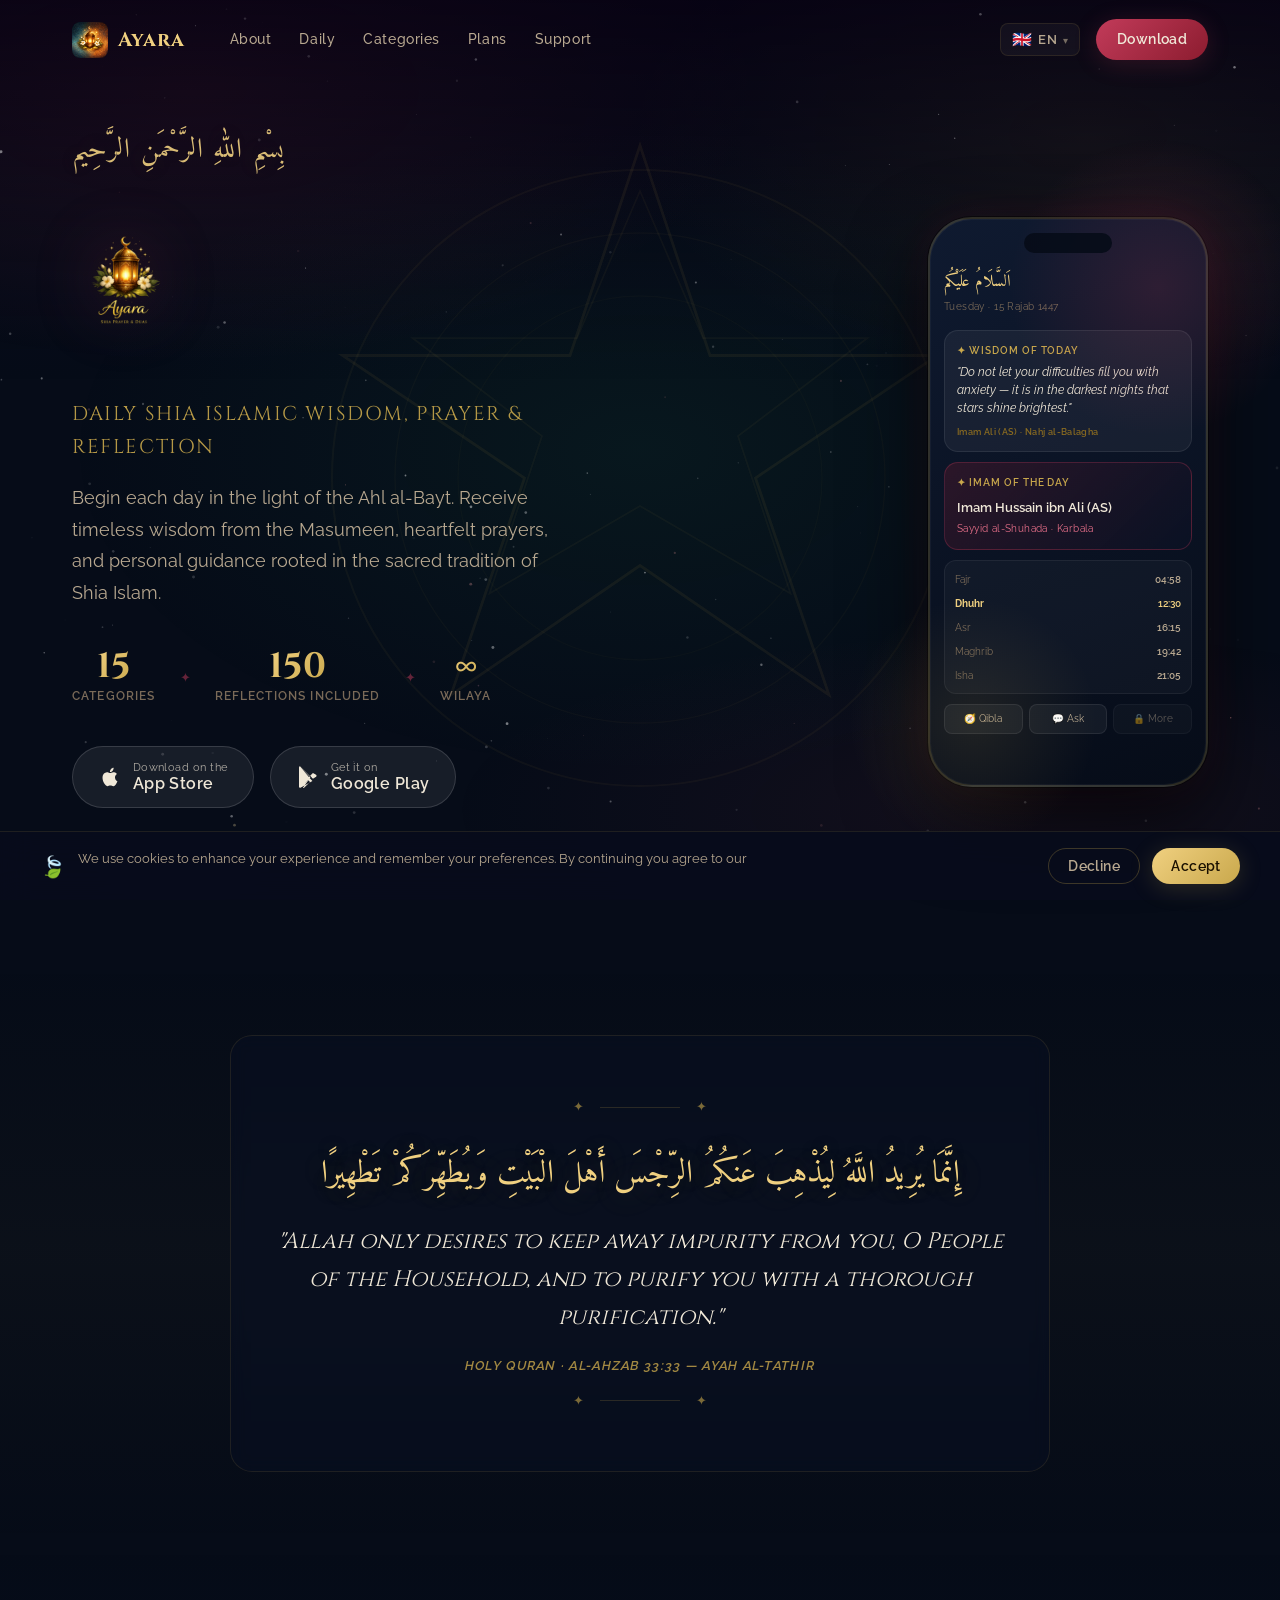
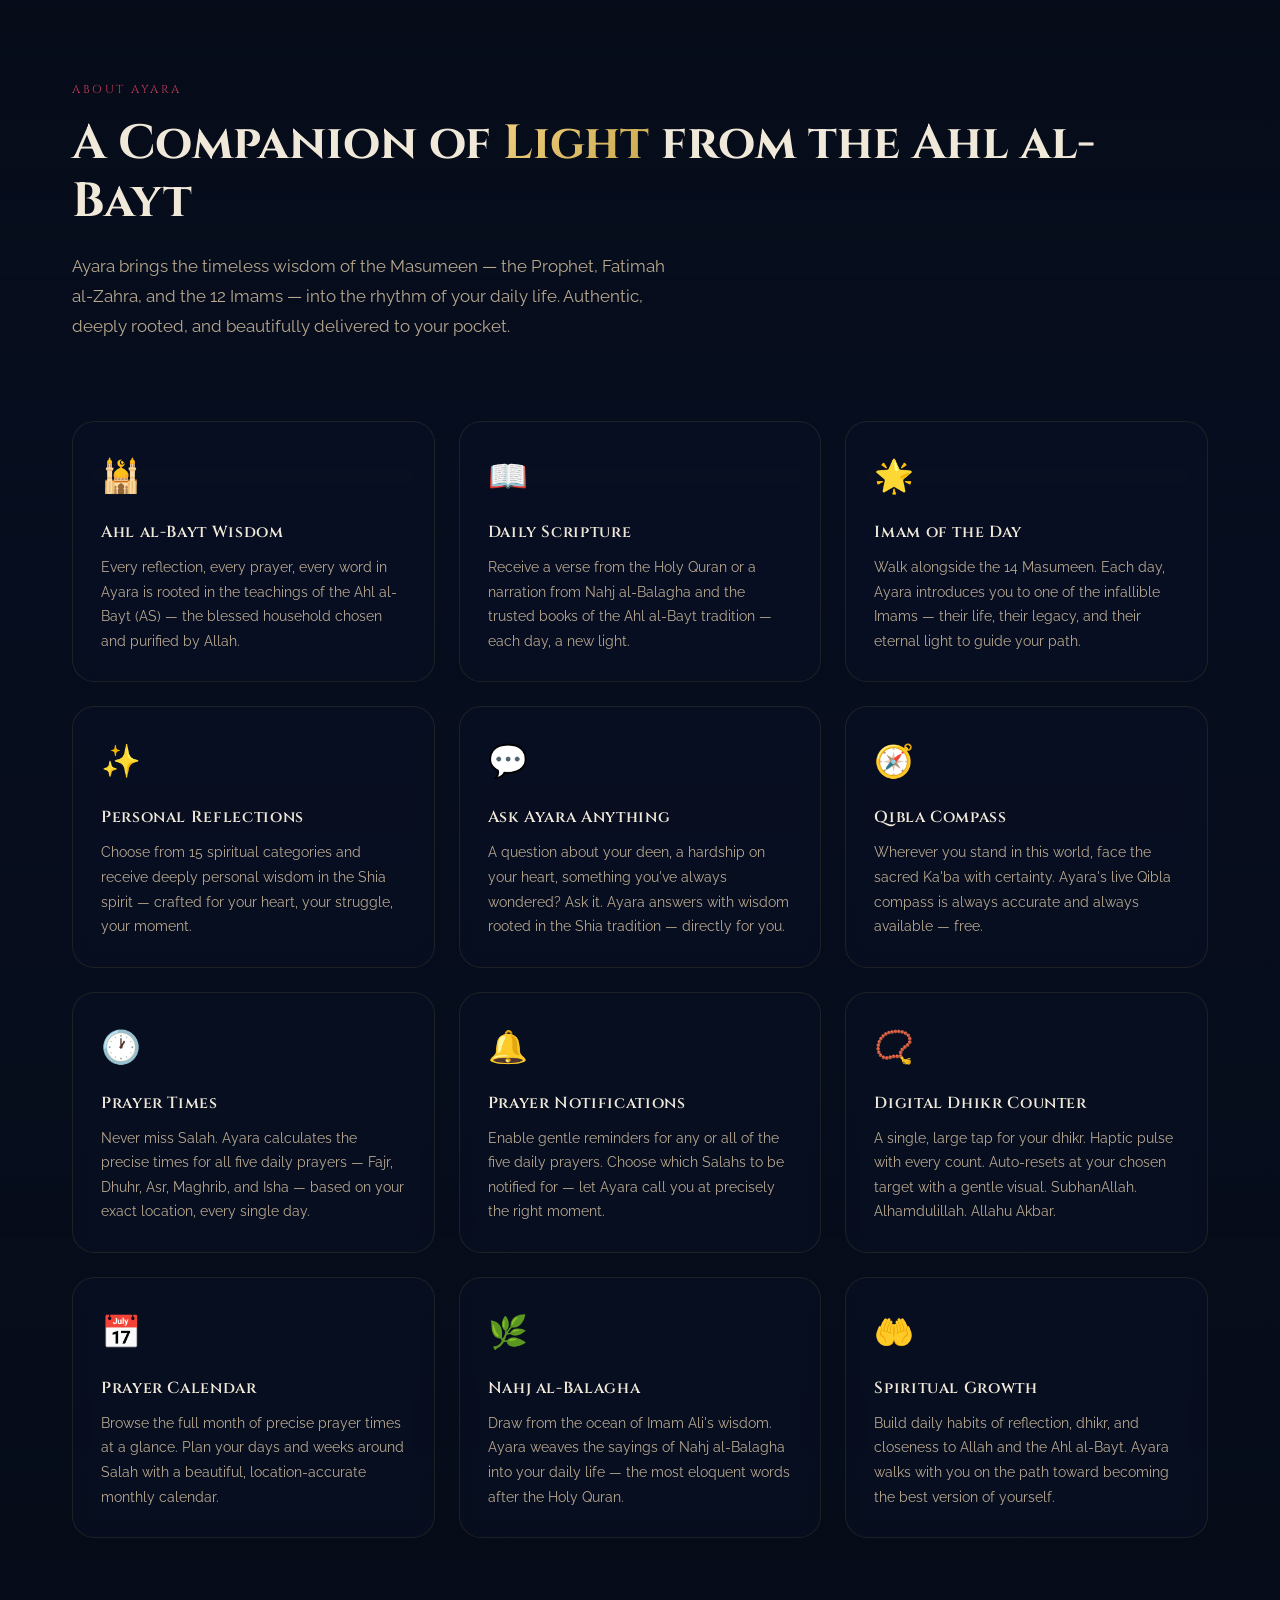
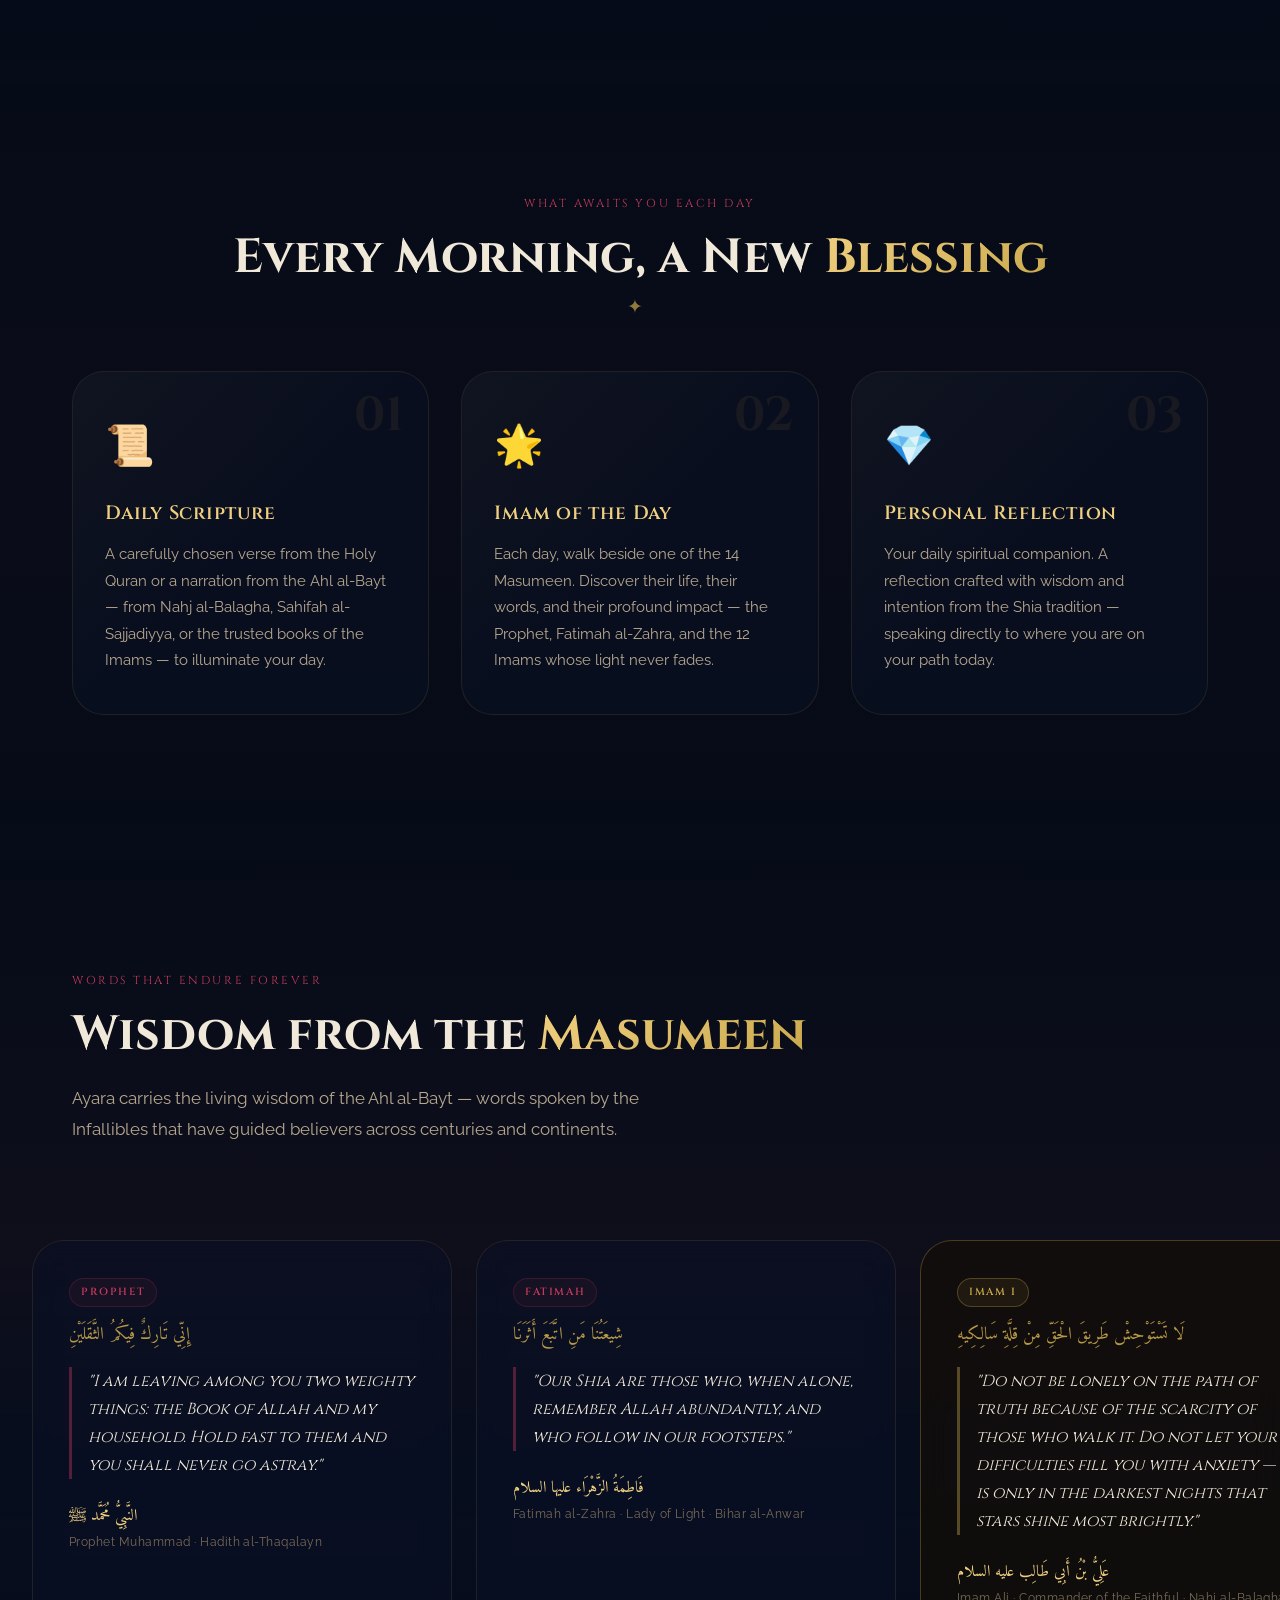
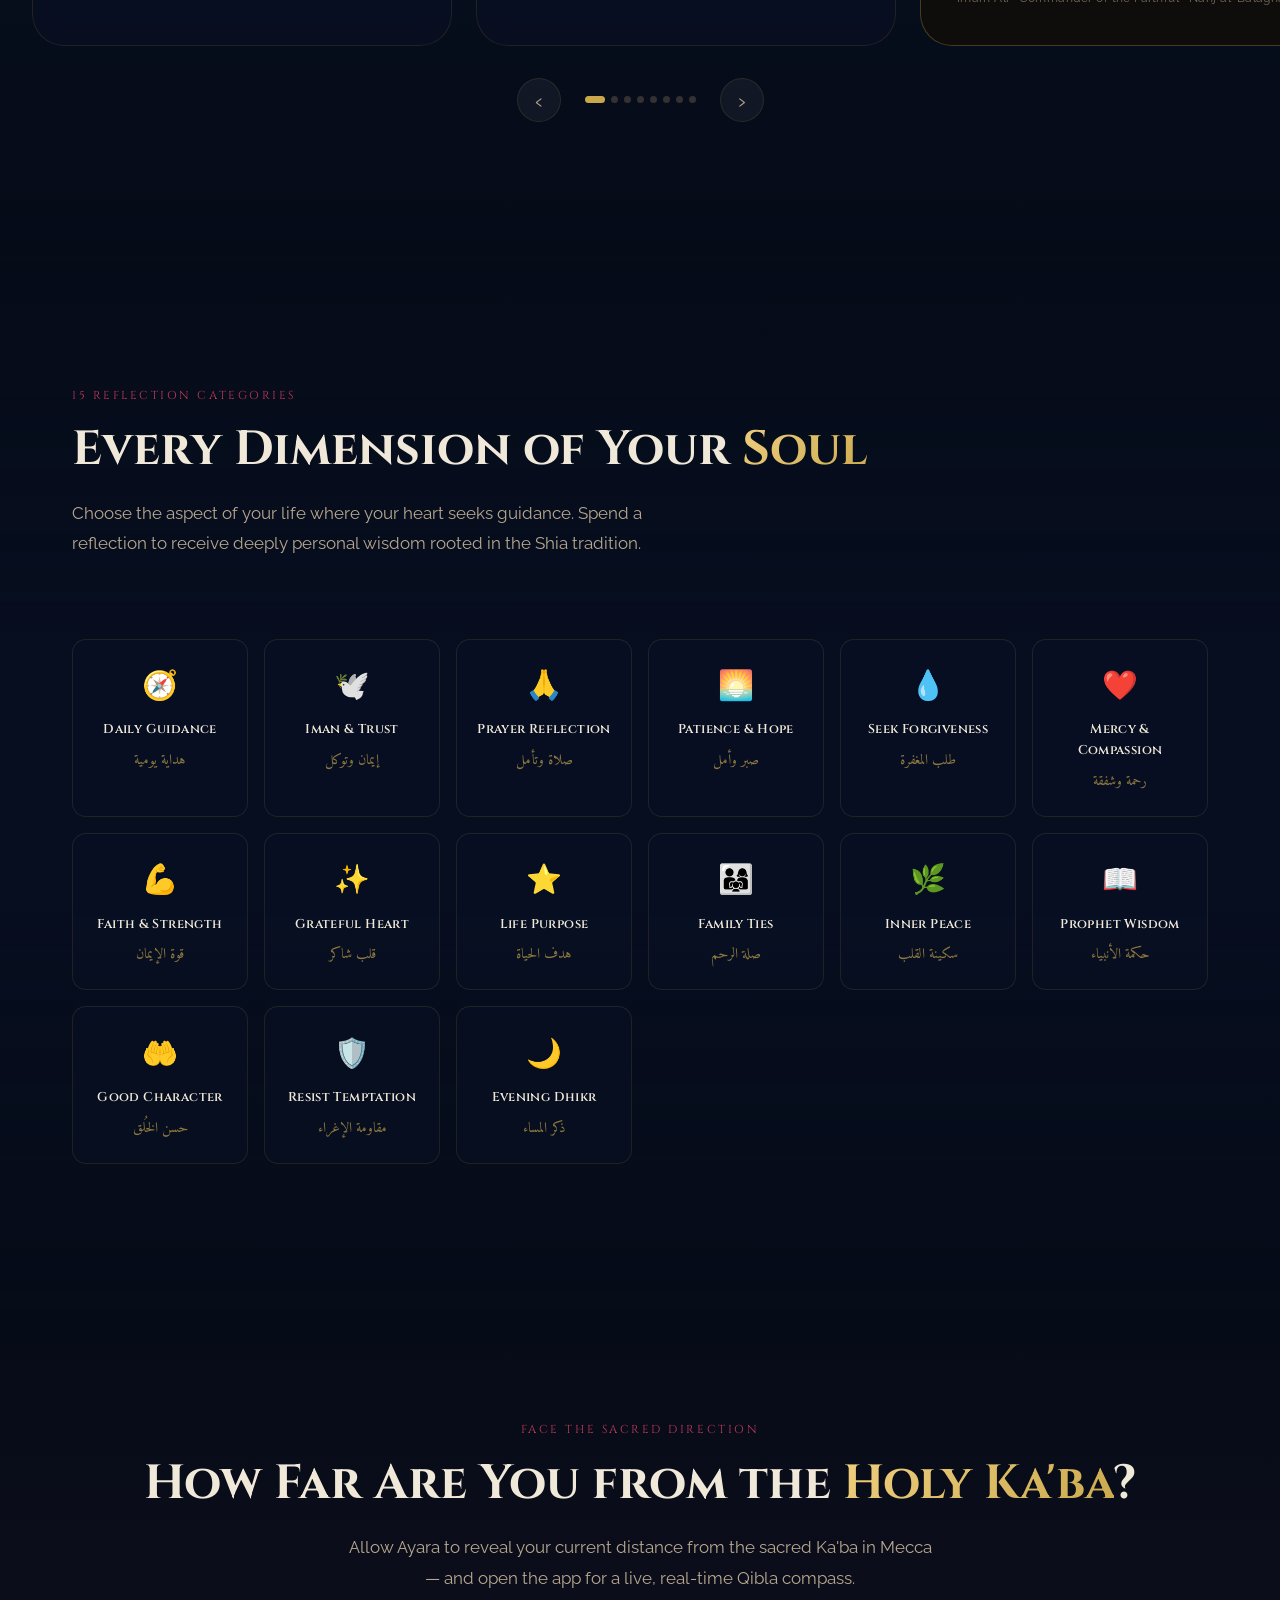
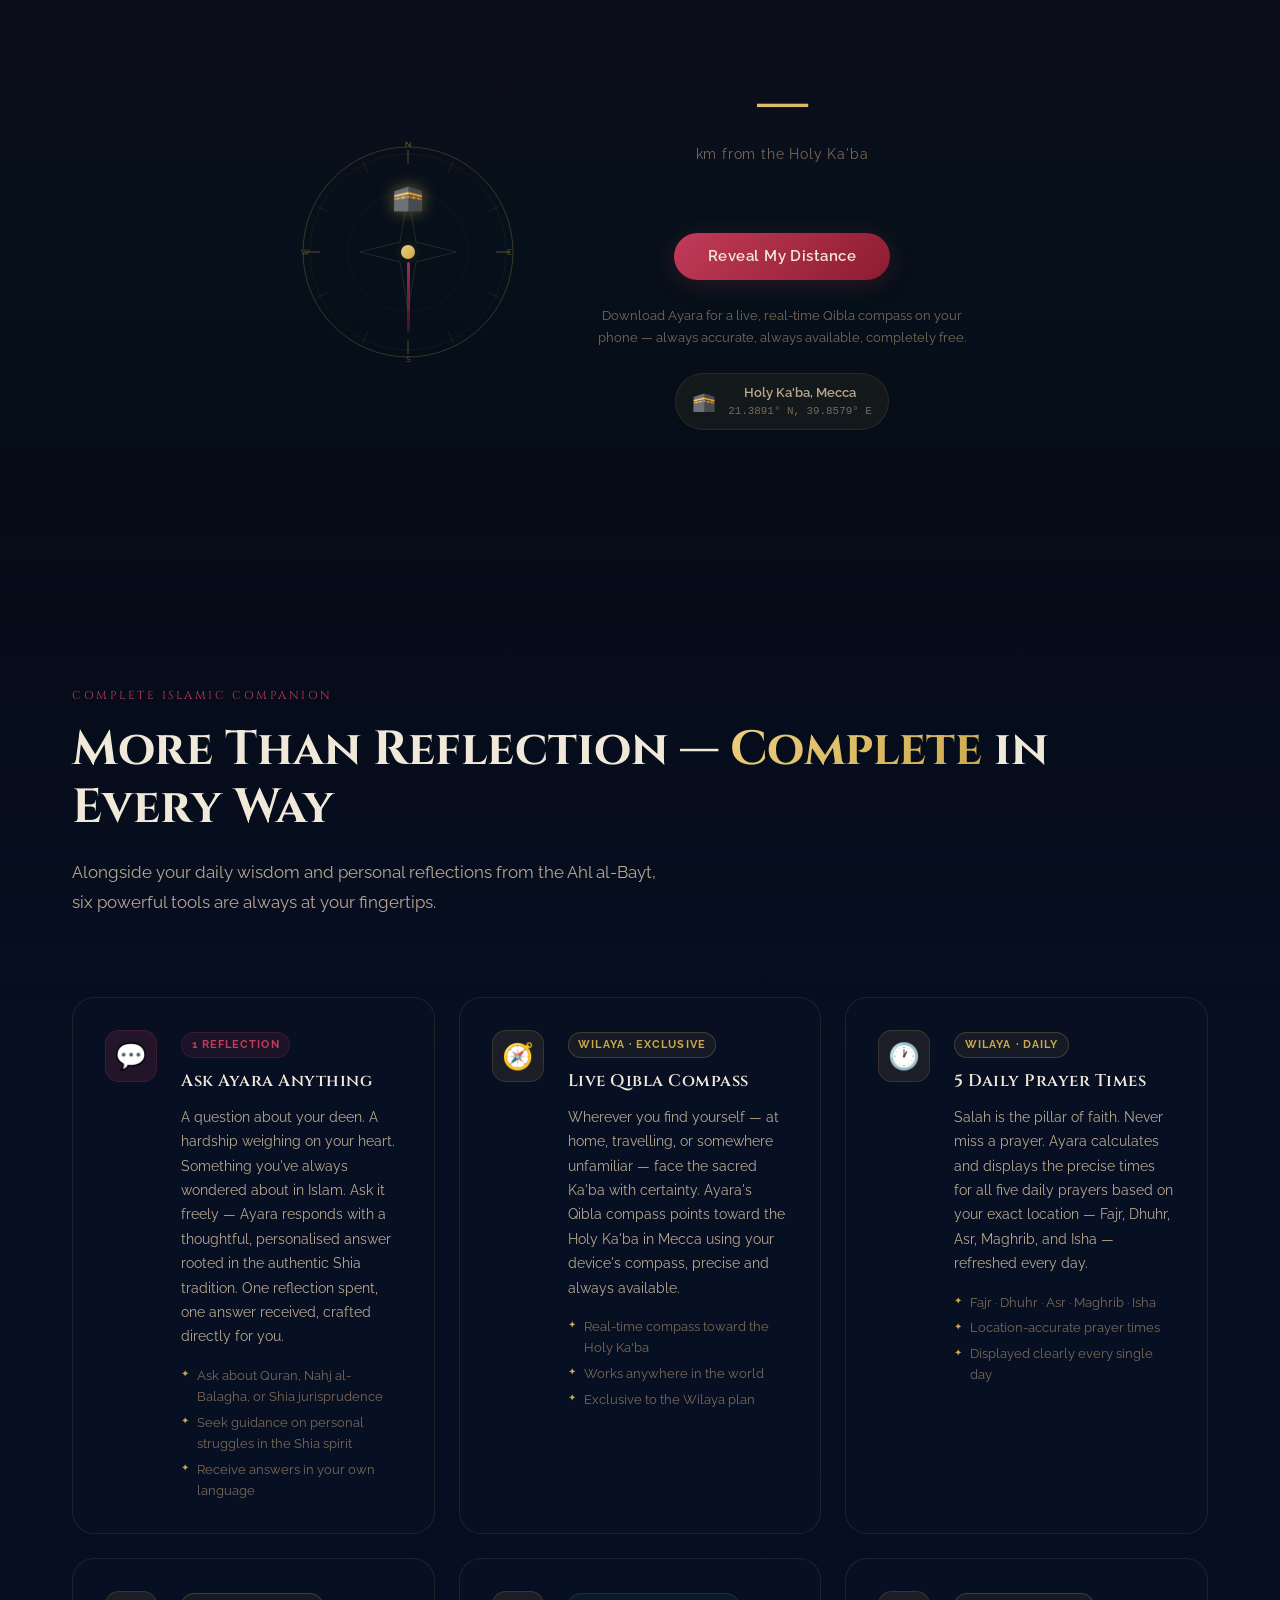
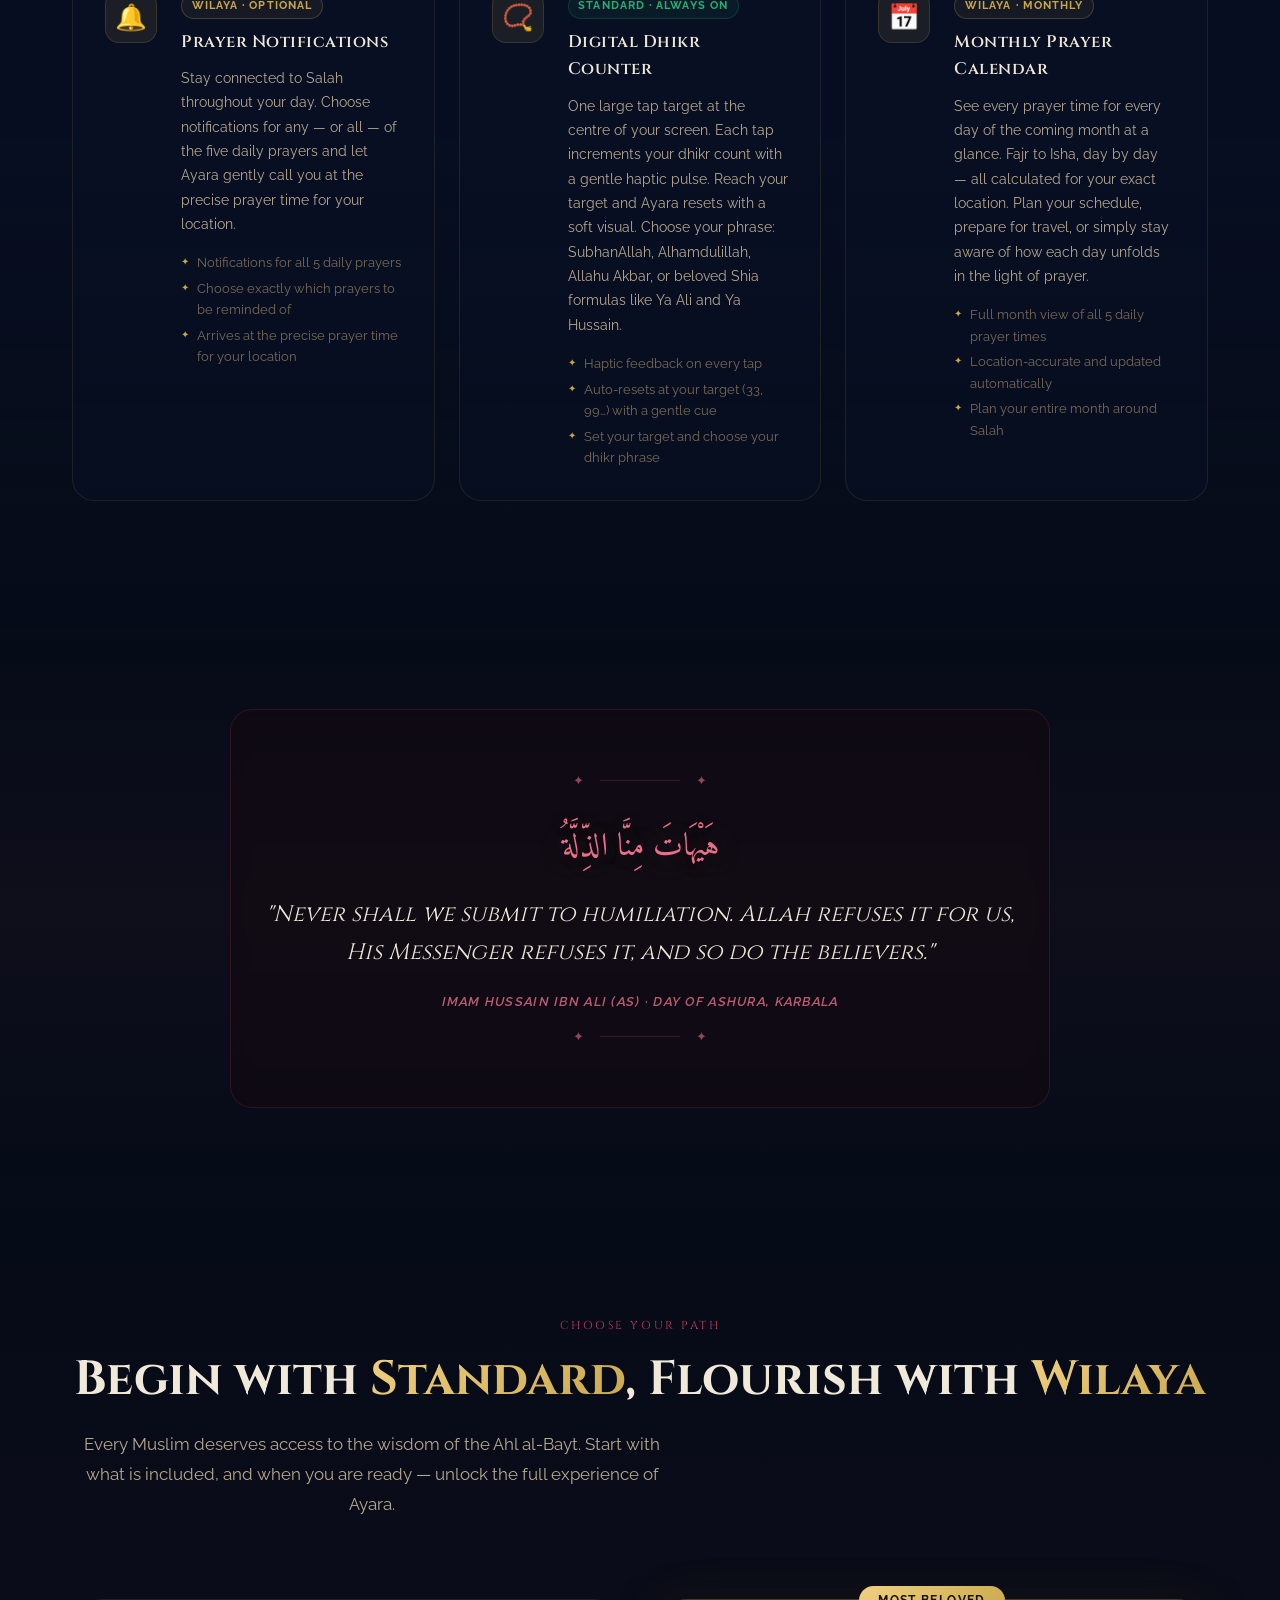
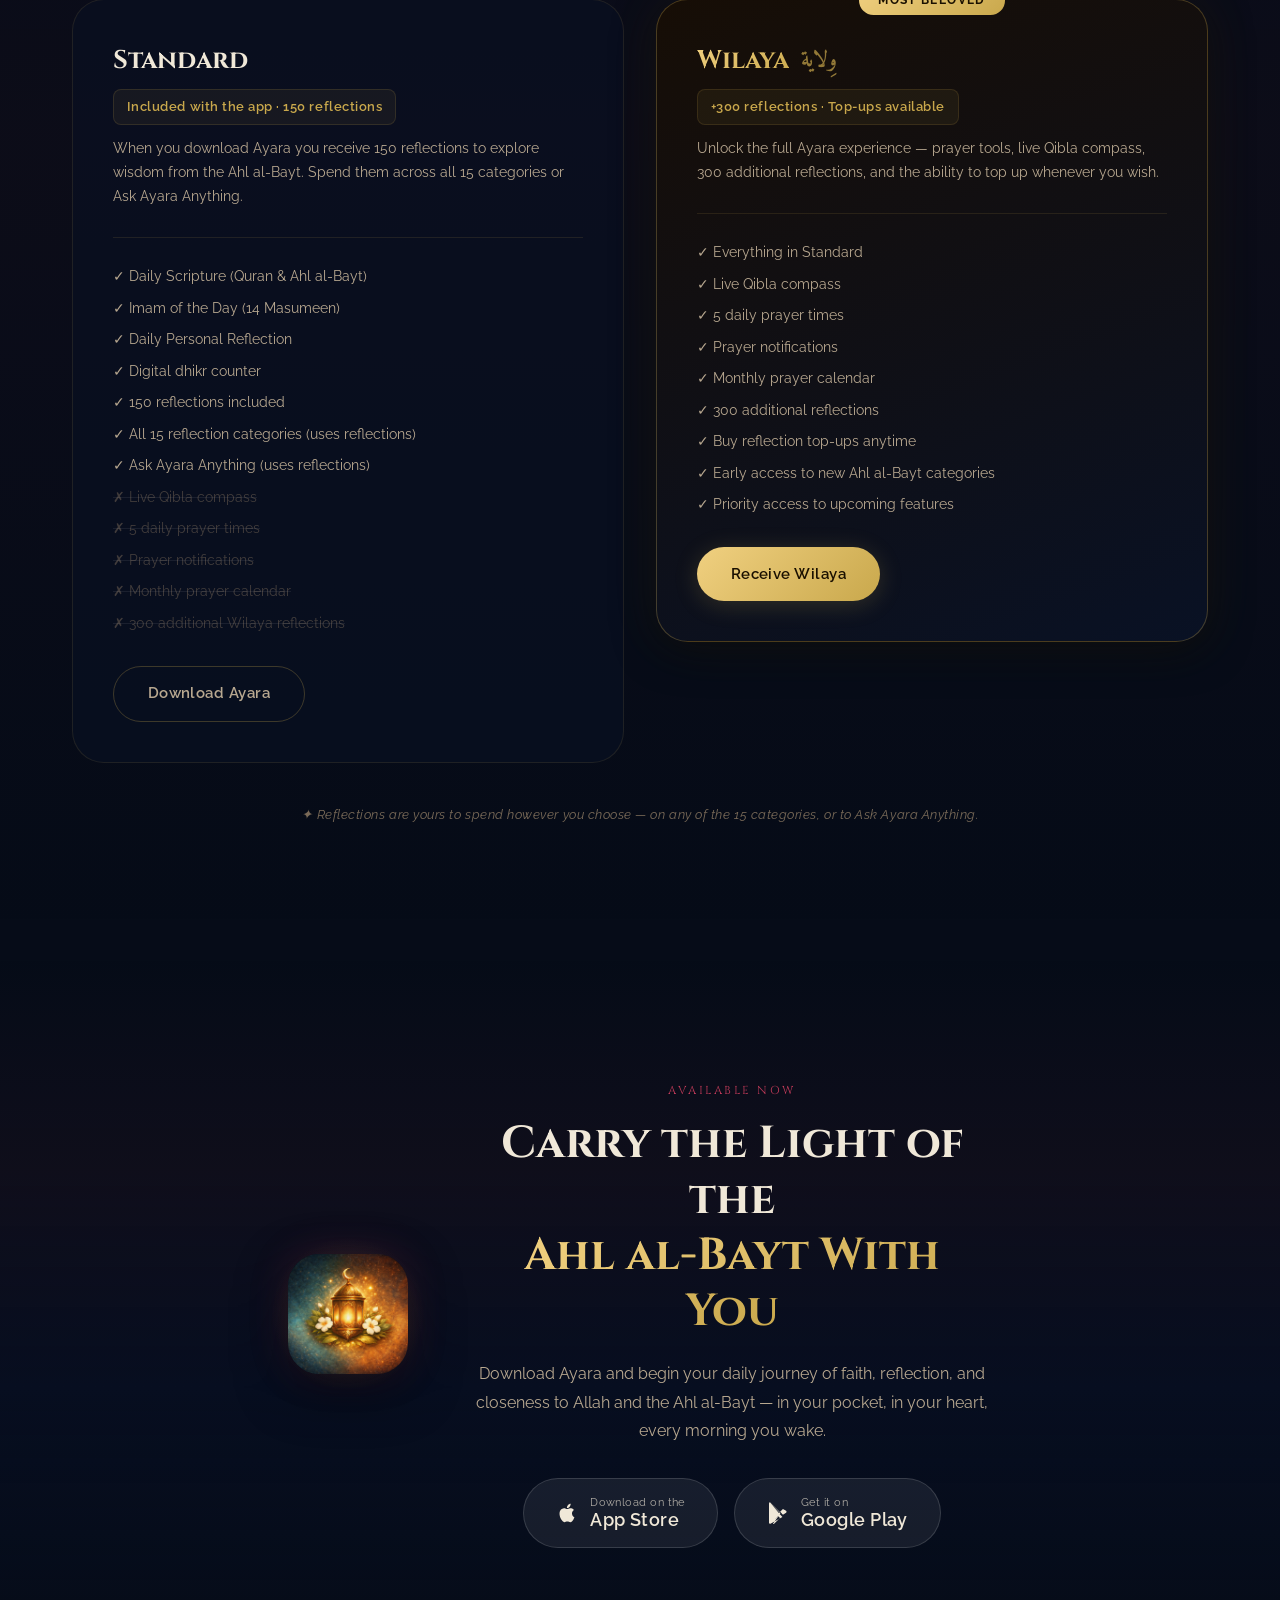
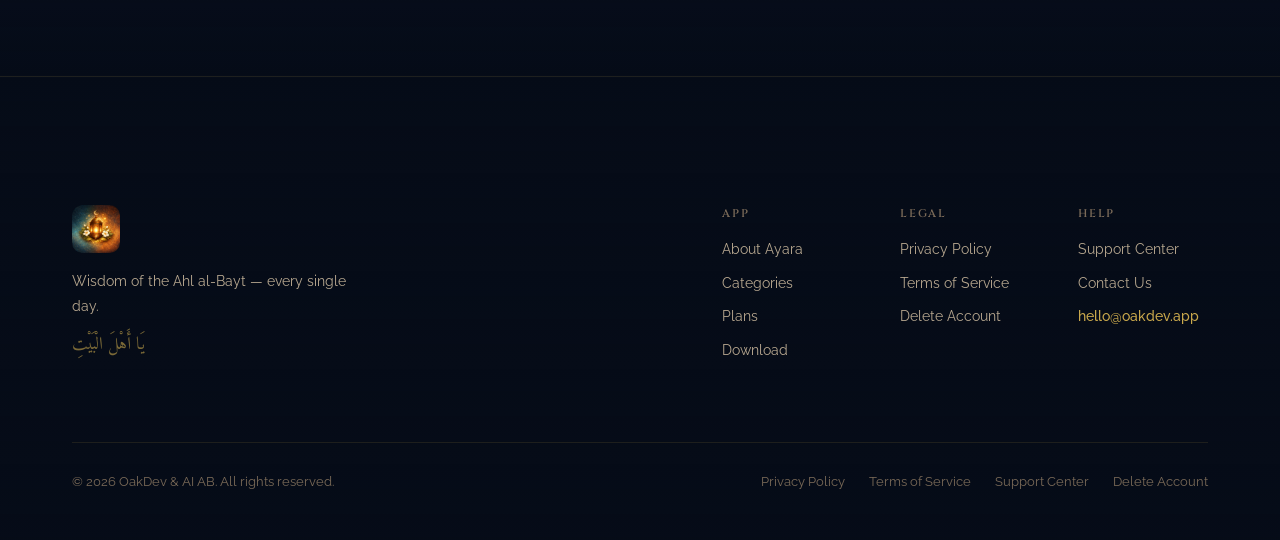
==== commit fb3a2003: "more sites added, and content" ====
--- a/index.html
+++ b/index.html
@@ -139,7 +139,7 @@
         <div class="hero__stat-divider" aria-hidden="true">✦</div>
         <div class="hero__stat">
           <span class="hero__stat-number">∞</span>
-          <span class="hero__stat-label" data-i18n="hero.stat_barakah">Barakah</span>
+          <span class="hero__stat-label" data-i18n="hero.stat_wilaya">Wilaya</span>
         </div>
       </div>
 
@@ -658,7 +658,7 @@
             <span class="spotlight-card__icon">🧭</span>
           </div>
           <div class="spotlight-card__body">
-            <div class="spotlight-card__tag spotlight-card__tag--free" data-i18n="spotlight.qibla_tag">Free · Always On</div>
+            <div class="spotlight-card__tag spotlight-card__tag--wilaya" data-i18n="spotlight.qibla_tag">Wilaya · Exclusive</div>
             <h3 class="spotlight-card__title" data-i18n="spotlight.qibla_title">Live Qibla Compass</h3>
             <p class="spotlight-card__text" data-i18n="spotlight.qibla_text">
               Wherever you find yourself — at home, travelling, or somewhere unfamiliar — face the sacred Ka'ba with certainty. Ayara's Qibla compass points toward the Holy Ka'ba in Mecca using your device's compass, precise and always available.
@@ -666,7 +666,7 @@
             <ul class="spotlight-card__list">
               <li data-i18n="spotlight.qibla_li1">Real-time compass toward the Holy Ka'ba</li>
               <li data-i18n="spotlight.qibla_li2">Works anywhere in the world</li>
-              <li data-i18n="spotlight.qibla_li3">No setup required — always free</li>
+              <li data-i18n="spotlight.qibla_li3">Exclusive to the Wilaya plan</li>
             </ul>
           </div>
         </div>
@@ -676,7 +676,7 @@
             <span class="spotlight-card__icon">🕐</span>
           </div>
           <div class="spotlight-card__body">
-            <div class="spotlight-card__tag spotlight-card__tag--free" data-i18n="spotlight.prayer_tag">Free · Daily</div>
+            <div class="spotlight-card__tag spotlight-card__tag--wilaya" data-i18n="spotlight.prayer_tag">Wilaya · Daily</div>
             <h3 class="spotlight-card__title" data-i18n="spotlight.prayer_title">5 Daily Prayer Times</h3>
             <p class="spotlight-card__text" data-i18n="spotlight.prayer_text">
               Salah is the pillar of faith. Never miss a prayer. Ayara calculates and displays the precise times for all five daily prayers based on your exact location — Fajr, Dhuhr, Asr, Maghrib, and Isha — refreshed every day.
@@ -694,7 +694,7 @@
             <span class="spotlight-card__icon">🔔</span>
           </div>
           <div class="spotlight-card__body">
-            <div class="spotlight-card__tag spotlight-card__tag--free" data-i18n="spotlight.notif_tag">Free · Optional</div>
+            <div class="spotlight-card__tag spotlight-card__tag--wilaya" data-i18n="spotlight.notif_tag">Wilaya · Optional</div>
             <h3 class="spotlight-card__title" data-i18n="spotlight.notif_title">Prayer Notifications</h3>
             <p class="spotlight-card__text" data-i18n="spotlight.notif_text">
               Stay connected to Salah throughout your day. Choose notifications for any — or all — of the five daily prayers and let Ayara gently call you at the precise prayer time for your location.
@@ -730,7 +730,7 @@
             <span class="spotlight-card__icon">📅</span>
           </div>
           <div class="spotlight-card__body">
-            <div class="spotlight-card__tag spotlight-card__tag--free" data-i18n="spotlight.calendar_tag">Free · Monthly</div>
+            <div class="spotlight-card__tag spotlight-card__tag--wilaya" data-i18n="spotlight.calendar_tag">Wilaya · Monthly</div>
             <h3 class="spotlight-card__title" data-i18n="spotlight.calendar_title">Monthly Prayer Calendar</h3>
             <p class="spotlight-card__text" data-i18n="spotlight.calendar_text">
               See every prayer time for every day of the coming month at a glance. Fajr to Isha, day by day — all calculated for your exact location. Plan your schedule, prepare for travel, or simply stay aware of how each day unfolds in the light of prayer.
@@ -774,7 +774,7 @@
   <section class="section section--pricing" id="pricing" aria-label="Plans and pricing">
     <div class="container">
       <div class="section__label" data-i18n="pricing.label">Choose Your Path</div>
-      <h2 class="section__title" data-i18n-html="pricing.title">Begin with <em>Standard</em>, Flourish with <em>Barakah</em></h2>
+      <h2 class="section__title" data-i18n-html="pricing.title">Begin with <em>Standard</em>, Flourish with <em>Wilaya</em></h2>
       <p class="section__subtitle" style="text-align:center;" data-i18n="pricing.subtitle">
         Every Muslim deserves access to the wisdom of the Ahl al-Bayt. Start with what is included, and when you are ready — unlock the full abundance of Ayara.
       </p>
@@ -786,46 +786,48 @@
           <div class="pricing-card__header">
             <div class="pricing-card__tier" data-i18n="pricing.std_tier">Standard</div>
             <div class="pricing-card__price" data-i18n="pricing.std_price">Included with the app &nbsp;·&nbsp; 150 reflections</div>
-            <p class="pricing-card__desc" data-i18n="pricing.std_desc">When you download Ayara you receive 150 reflections to explore wisdom from the Ahl al-Bayt — your first steps on the illuminated path.</p>
+            <p class="pricing-card__desc" data-i18n="pricing.std_desc">When you download Ayara you receive 150 reflections to explore wisdom from the Ahl al-Bayt. Spend them across all 15 categories or Ask Ayara Anything.</p>
           </div>
           <ul class="pricing-card__features">
             <li data-i18n="pricing.std_f1">✓ &nbsp;Daily Scripture (Quran &amp; Ahl al-Bayt)</li>
             <li data-i18n="pricing.std_f2">✓ &nbsp;Imam of the Day (14 Masumeen)</li>
             <li data-i18n="pricing.std_f3">✓ &nbsp;Daily Personal Reflection</li>
-            <li data-i18n="pricing.std_f4">✓ &nbsp;Live Qibla compass</li>
-            <li data-i18n="pricing.std_f5">✓ &nbsp;5 daily prayer times</li>
-            <li data-i18n="pricing.std_f6">✓ &nbsp;Prayer notifications</li>
-            <li data-i18n="pricing.std_f7">✓ &nbsp;Digital dhikr counter</li>
-            <li data-i18n="pricing.std_f8">✓ &nbsp;Monthly prayer calendar</li>
-            <li data-i18n="pricing.std_f9">✓ &nbsp;150 reflections included</li>
-            <li data-i18n="pricing.std_f10">✓ &nbsp;Ask Ayara Anything (uses reflections)</li>
-            <li class="pricing-card__feature--locked" data-i18n="pricing.std_f11">✗ &nbsp;All 15 reflection categories</li>
-            <li class="pricing-card__feature--locked" data-i18n="pricing.std_f12">✗ &nbsp;300 additional Barakah reflections</li>
+            <li data-i18n="pricing.std_f4">✓ &nbsp;Digital dhikr counter</li>
+            <li data-i18n="pricing.std_f5">✓ &nbsp;150 reflections included</li>
+            <li data-i18n="pricing.std_f6">✓ &nbsp;All 15 reflection categories (uses reflections)</li>
+            <li data-i18n="pricing.std_f7">✓ &nbsp;Ask Ayara Anything (uses reflections)</li>
+            <li class="pricing-card__feature--locked" data-i18n="pricing.std_f8">✗ &nbsp;Live Qibla compass</li>
+            <li class="pricing-card__feature--locked" data-i18n="pricing.std_f9">✗ &nbsp;5 daily prayer times</li>
+            <li class="pricing-card__feature--locked" data-i18n="pricing.std_f10">✗ &nbsp;Prayer notifications</li>
+            <li class="pricing-card__feature--locked" data-i18n="pricing.std_f11">✗ &nbsp;Monthly prayer calendar</li>
+            <li class="pricing-card__feature--locked" data-i18n="pricing.std_f12">✗ &nbsp;300 additional Wilaya reflections</li>
           </ul>
           <a href="#download" class="btn btn--outline" data-i18n="pricing.std_btn">Download Ayara</a>
         </div>
 
-        <!-- Barakah -->
-        <div class="pricing-card pricing-card--barakah animate-on-scroll" data-delay="150">
-          <div class="pricing-card__badge" data-i18n="pricing.bar_badge">Most Beloved</div>
+        <!-- Wilaya -->
+        <div class="pricing-card pricing-card--wilaya animate-on-scroll" data-delay="150">
+          <div class="pricing-card__badge" data-i18n="pricing.wil_badge">Most Beloved</div>
           <div class="pricing-card__header">
             <div class="pricing-card__tier">
-              <span class="pricing-card__barakah-text">Barakah</span>
-              <span class="pricing-card__barakah-arabic" lang="ar">بَرَكَة</span>
+              <span class="pricing-card__wilaya-text">Wilaya</span>
+              <span class="pricing-card__wilaya-arabic" lang="ar">وِلاية</span>
             </div>
-            <div class="pricing-card__price" data-i18n="pricing.bar_price">+300 reflections &nbsp;·&nbsp; Top-ups available</div>
-            <p class="pricing-card__desc" data-i18n="pricing.bar_desc">Purchase Barakah and receive 300 additional reflections on top of your Standard allowance — plus the ability to top up whenever you wish.</p>
+            <div class="pricing-card__price" data-i18n="pricing.wil_price">+300 reflections &nbsp;·&nbsp; Top-ups available</div>
+            <p class="pricing-card__desc" data-i18n="pricing.wil_desc">Unlock the full Ayara experience — prayer tools, live Qibla compass, 300 additional reflections, and the ability to top up whenever you wish.</p>
           </div>
           <ul class="pricing-card__features">
-            <li data-i18n="pricing.bar_f1">✓ &nbsp;Everything in Standard</li>
-            <li data-i18n="pricing.bar_f2">✓ &nbsp;300 additional reflections</li>
-            <li data-i18n="pricing.bar_f3">✓ &nbsp;All 15 reflection categories unlocked</li>
-            <li data-i18n="pricing.bar_f4">✓ &nbsp;Ask Ayara Anything — guided by the Shia tradition</li>
-            <li data-i18n="pricing.bar_f5">✓ &nbsp;Buy reflection top-ups anytime</li>
-            <li data-i18n="pricing.bar_f6">✓ &nbsp;Early access to new Ahl al-Bayt categories</li>
-            <li data-i18n="pricing.bar_f7">✓ &nbsp;Priority access to upcoming features</li>
+            <li data-i18n="pricing.wil_f1">✓ &nbsp;Everything in Standard</li>
+            <li data-i18n="pricing.wil_f2">✓ &nbsp;Live Qibla compass</li>
+            <li data-i18n="pricing.wil_f3">✓ &nbsp;5 daily prayer times</li>
+            <li data-i18n="pricing.wil_f4">✓ &nbsp;Prayer notifications</li>
+            <li data-i18n="pricing.wil_f5">✓ &nbsp;Monthly prayer calendar</li>
+            <li data-i18n="pricing.wil_f6">✓ &nbsp;300 additional reflections</li>
+            <li data-i18n="pricing.wil_f7">✓ &nbsp;Buy reflection top-ups anytime</li>
+            <li data-i18n="pricing.wil_f8">✓ &nbsp;Early access to new Ahl al-Bayt categories</li>
+            <li data-i18n="pricing.wil_f9">✓ &nbsp;Priority access to upcoming features</li>
           </ul>
-          <a href="#download" class="btn btn--gold" data-i18n="pricing.bar_btn">Receive Barakah</a>
+          <a href="#download" class="btn btn--gold" data-i18n="pricing.wil_btn">Receive Wilaya</a>
         </div>
 
       </div>
--- a/css/styles.css
+++ b/css/styles.css
@@ -416,11 +416,12 @@
   text-shadow: 0 0 30px rgba(240,208,128,0.35);
 }
 .hero__logo-wrap {
-  margin-bottom: 1.5rem;
+  margin-bottom: 2rem;
 }
 .hero__logo {
-  height: 80px;
+  height: 160px;
   width: auto;
+  filter: drop-shadow(0 0 32px rgba(194,59,90,0.25));
 }
 .hero__subtitle {
   font-family: var(--font-heading);
@@ -877,15 +878,13 @@
 }
 .section--ahlbayt .container { margin-bottom: 3rem; }
 
-.masumeen-track-wrap { position: relative; }
+.masumeen-track-wrap { position: relative; overflow: hidden; }
 .masumeen-track {
   display: flex;
   gap: 1.5rem;
-  overflow-x: hidden;
-  scroll-snap-type: x mandatory;
-  scrollbar-width: none;
   padding: 1rem 2rem 1.5rem;
   transition: transform 0.55s cubic-bezier(0.4, 0, 0.2, 1);
+  will-change: transform;
 }
 .masumeen-track::-webkit-scrollbar { display: none; }
 
@@ -1246,6 +1245,11 @@
   background: rgba(38,176,112,0.08);
   border-color: rgba(38,176,112,0.2);
 }
+.spotlight-card__tag--wilaya {
+  color: var(--color-gold);
+  background: rgba(201,168,76,0.08);
+  border-color: rgba(201,168,76,0.25);
+}
 .spotlight-card__title {
   font-family: var(--font-heading);
   font-size: 1.05rem;
@@ -1304,12 +1308,12 @@
   transform: translateY(-4px);
   box-shadow: var(--shadow-hover);
 }
-.pricing-card--barakah {
+.pricing-card--wilaya {
   background: linear-gradient(160deg, rgba(25,14,4,0.9), rgba(10,18,38,0.9));
   border-color: rgba(201,168,76,0.3);
   box-shadow: 0 0 50px rgba(201,168,76,0.08), var(--shadow-card);
 }
-.pricing-card--barakah:hover { box-shadow: 0 0 60px rgba(201,168,76,0.14), var(--shadow-hover); }
+.pricing-card--wilaya:hover { box-shadow: 0 0 60px rgba(201,168,76,0.14), var(--shadow-hover); }
 .pricing-card__badge {
   position: absolute;
   top: -14px;
@@ -1335,13 +1339,13 @@
   align-items: center;
   gap: 0.75rem;
 }
-.pricing-card__barakah-text {
+.pricing-card__wilaya-text {
   background: linear-gradient(135deg, var(--color-gold-bright), var(--color-gold));
   -webkit-background-clip: text;
   -webkit-text-fill-color: transparent;
   background-clip: text;
 }
-.pricing-card__barakah-arabic {
+.pricing-card__wilaya-arabic {
   font-family: var(--font-arabic);
   font-size: 1.4rem;
   color: var(--color-gold);
@@ -1672,6 +1676,6 @@
   .daily-grid { grid-template-columns: 1fr; }
   .download__buttons { flex-direction: column; align-items: center; }
   .cookie-banner__inner { flex-direction: column; }
-  .hero__logo { height: 60px; }
+  .hero__logo { height: 110px; }
   .hero__bismillah { font-size: 1.35rem; }
 }
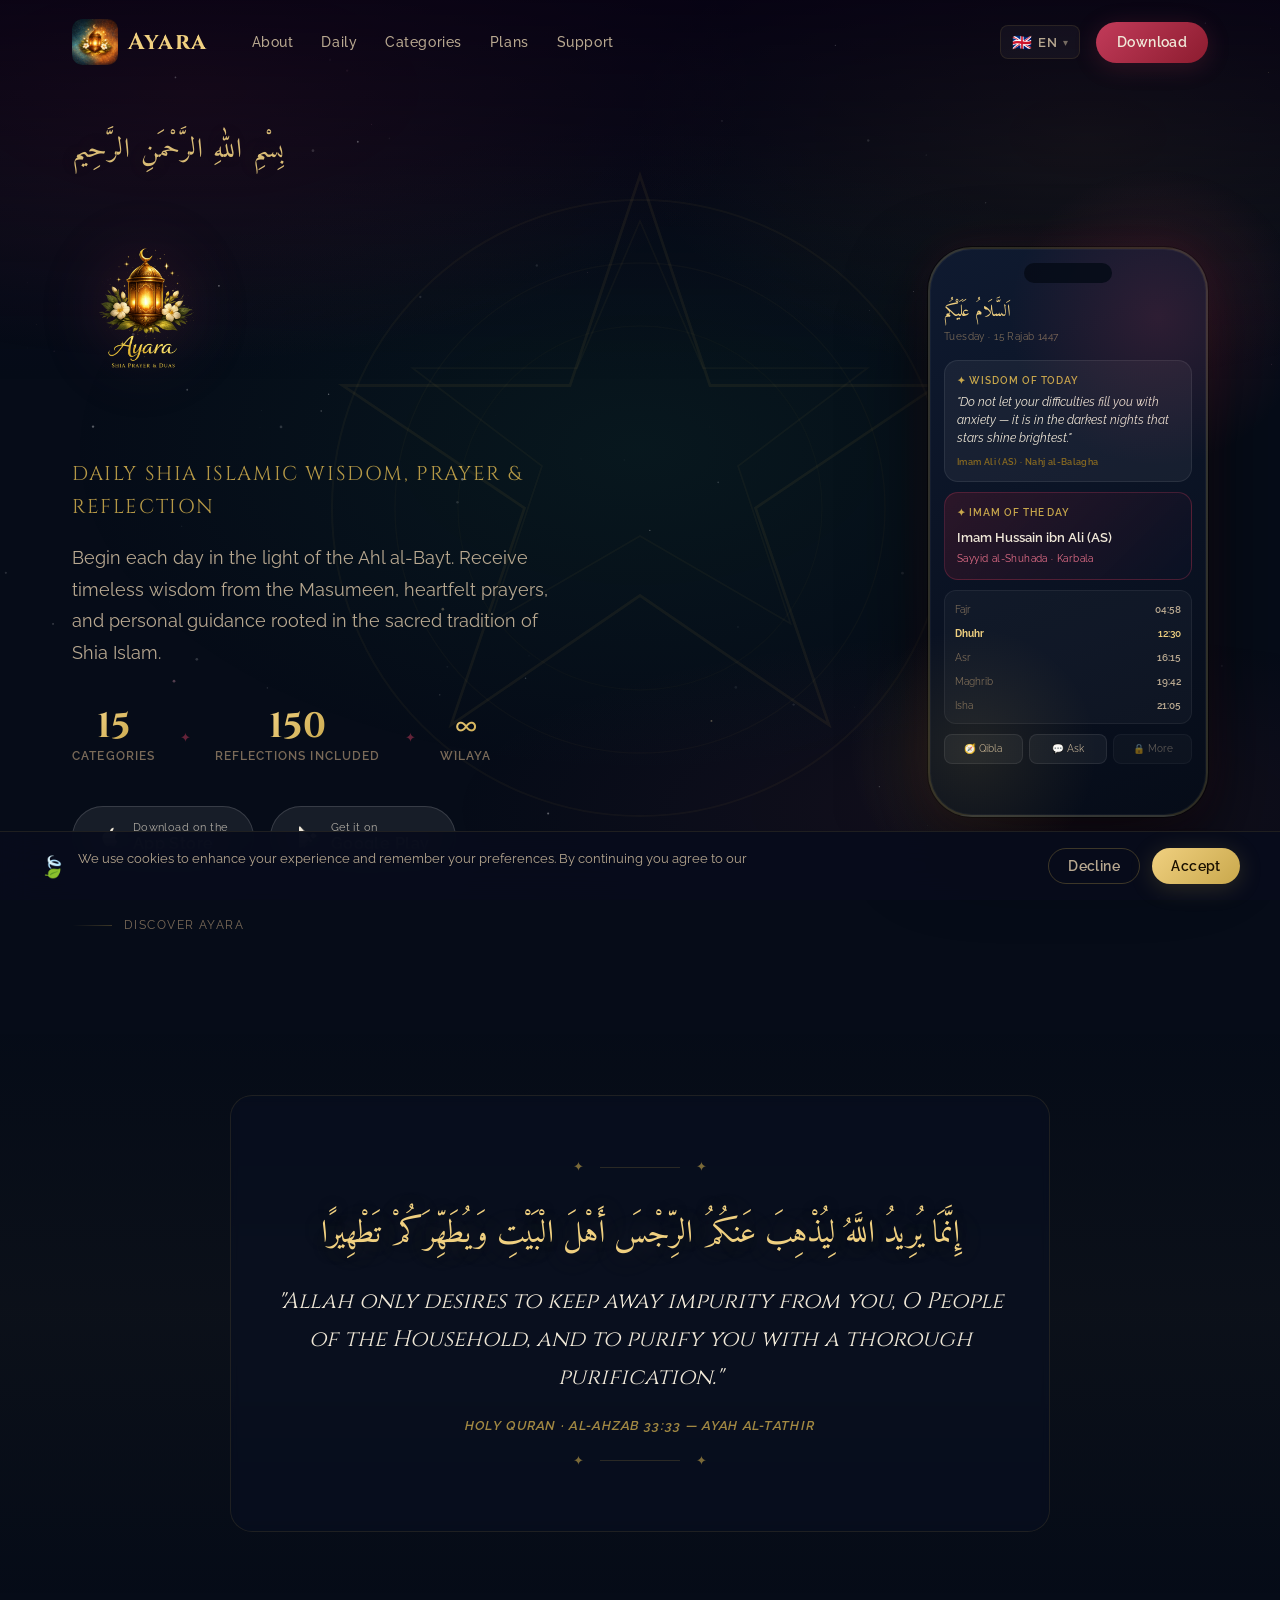
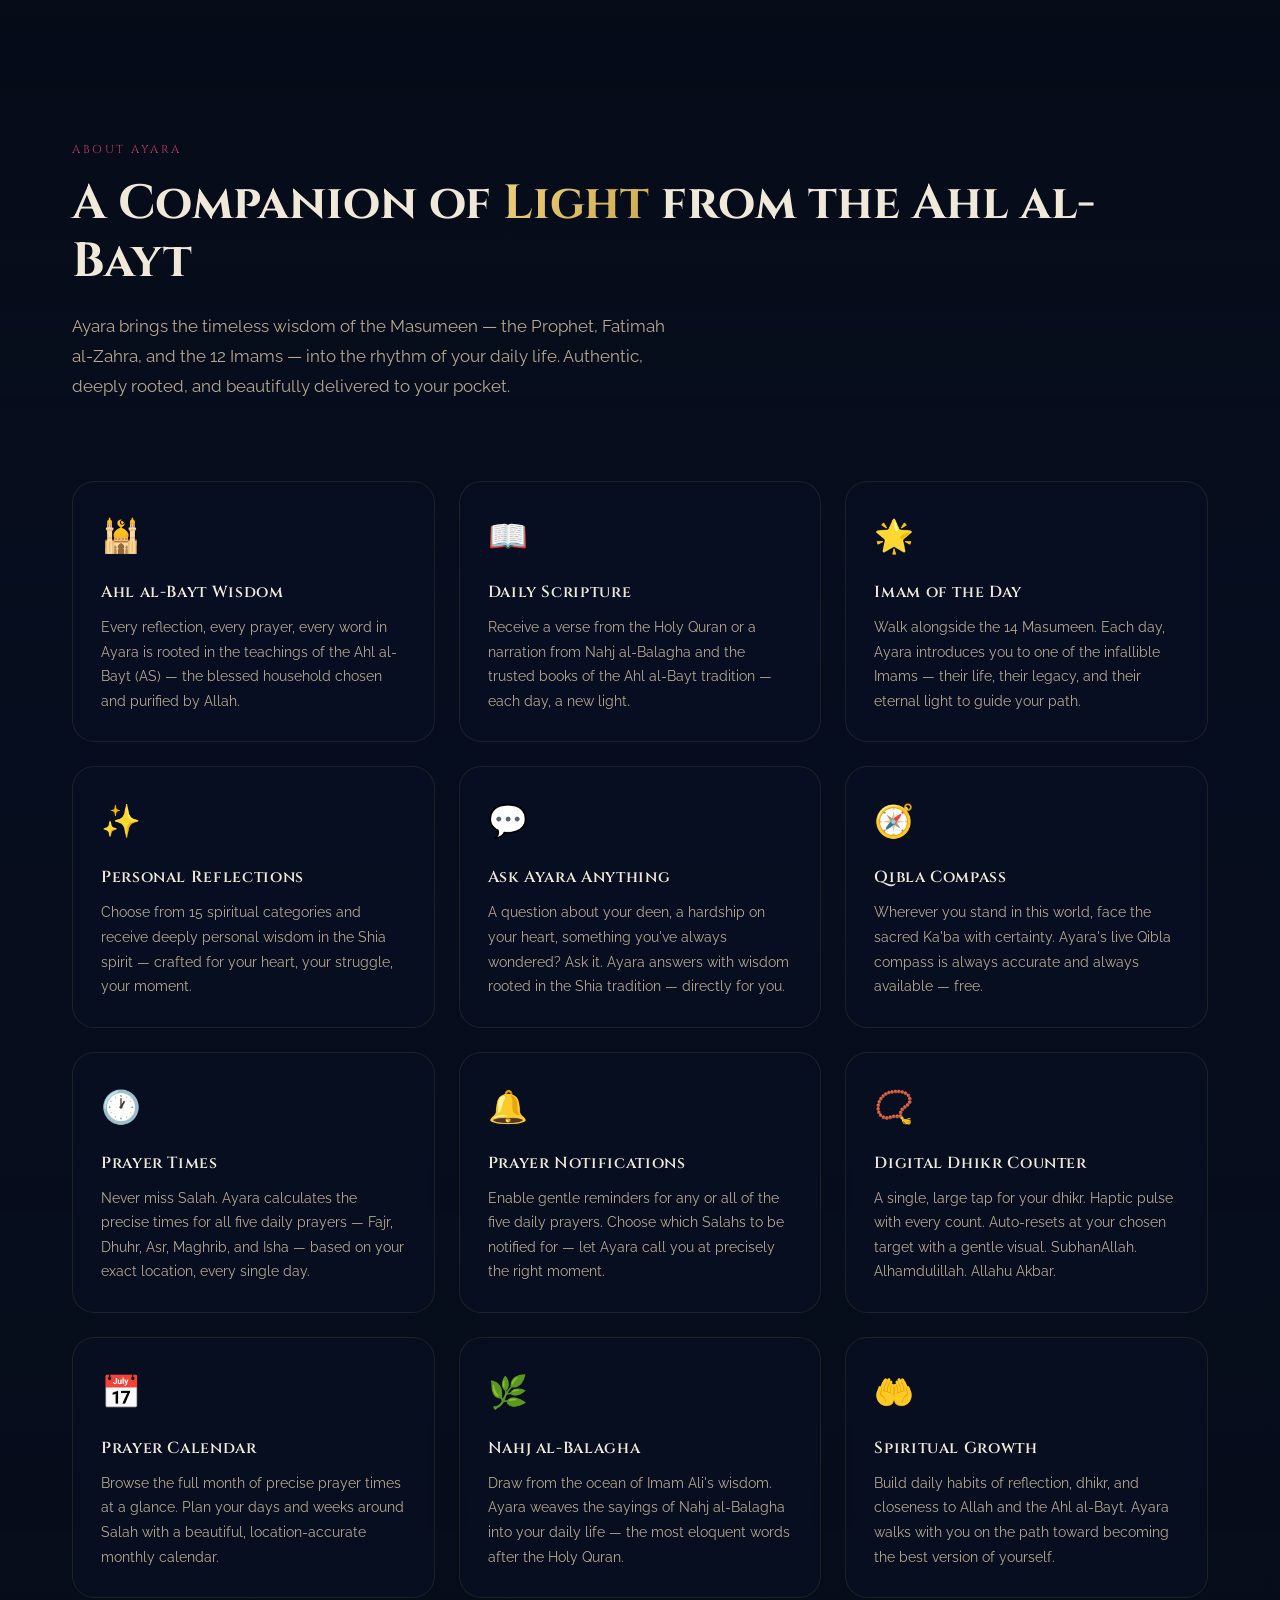
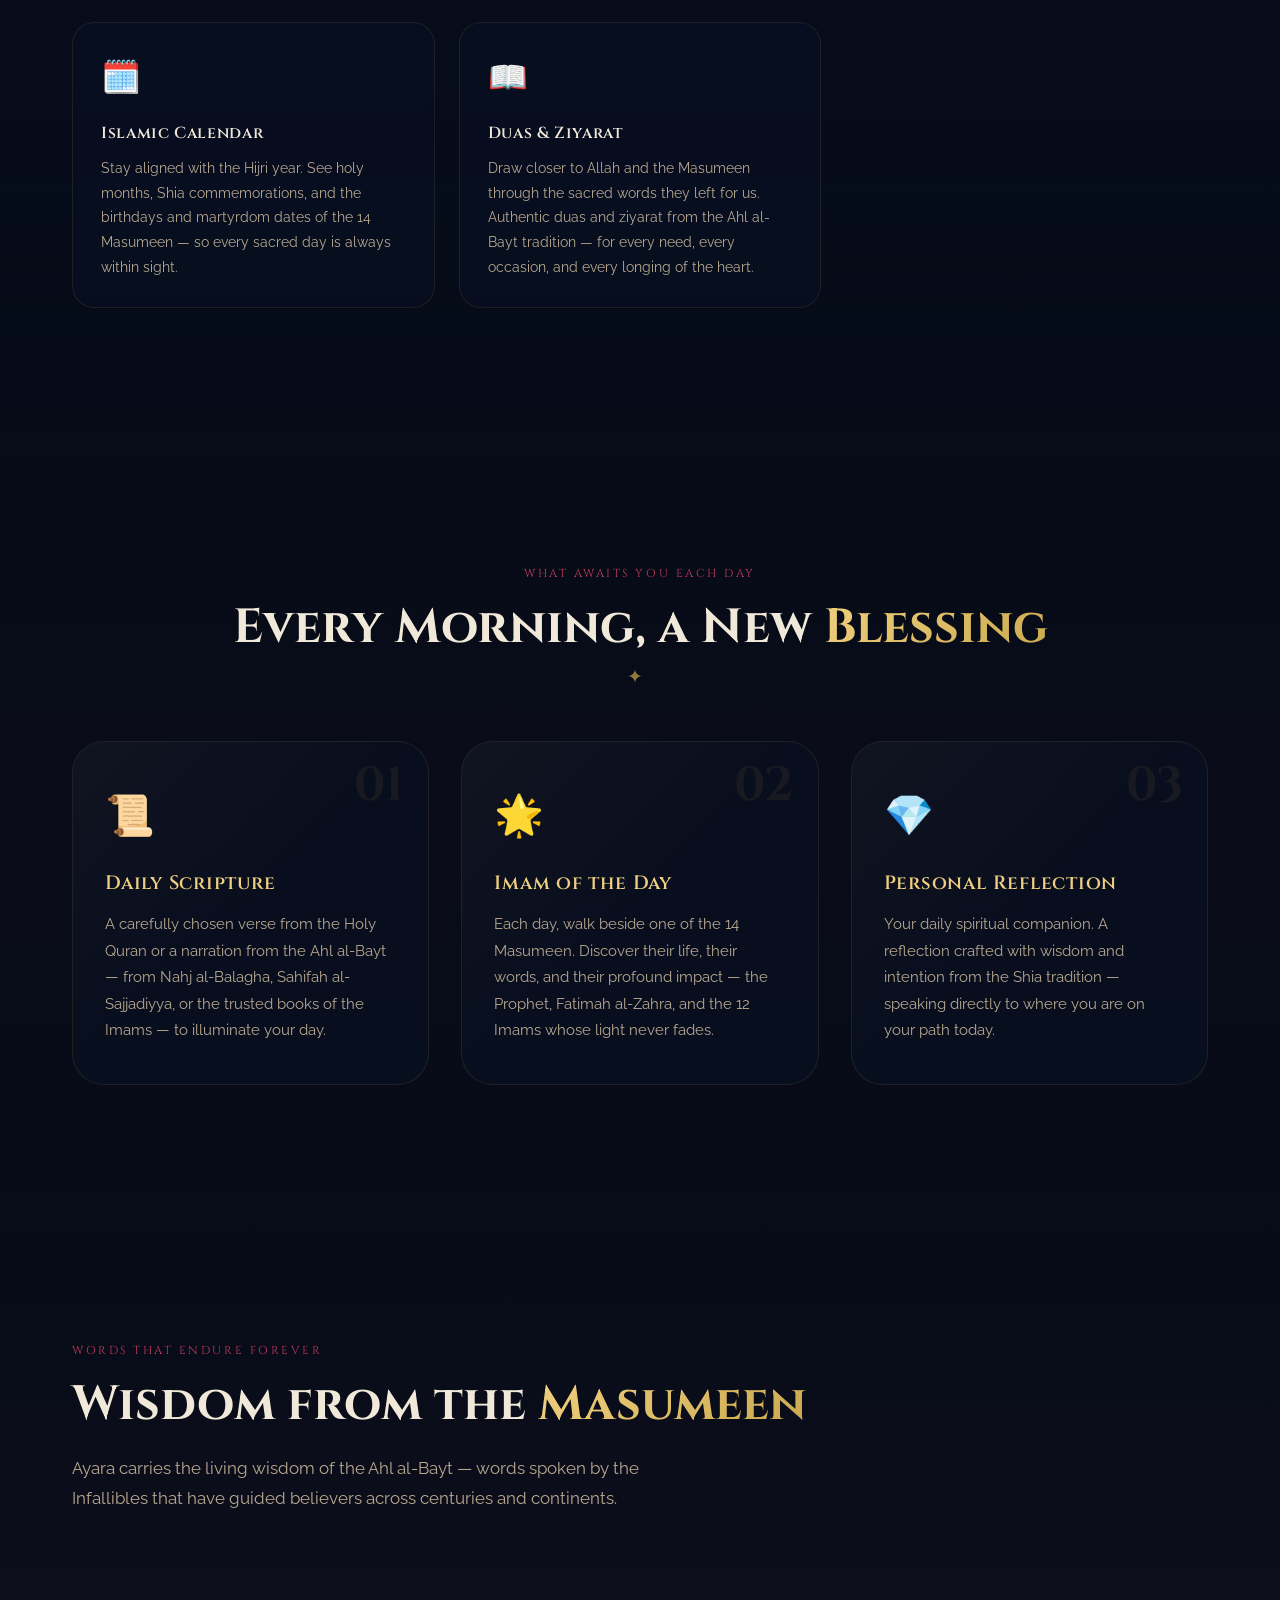
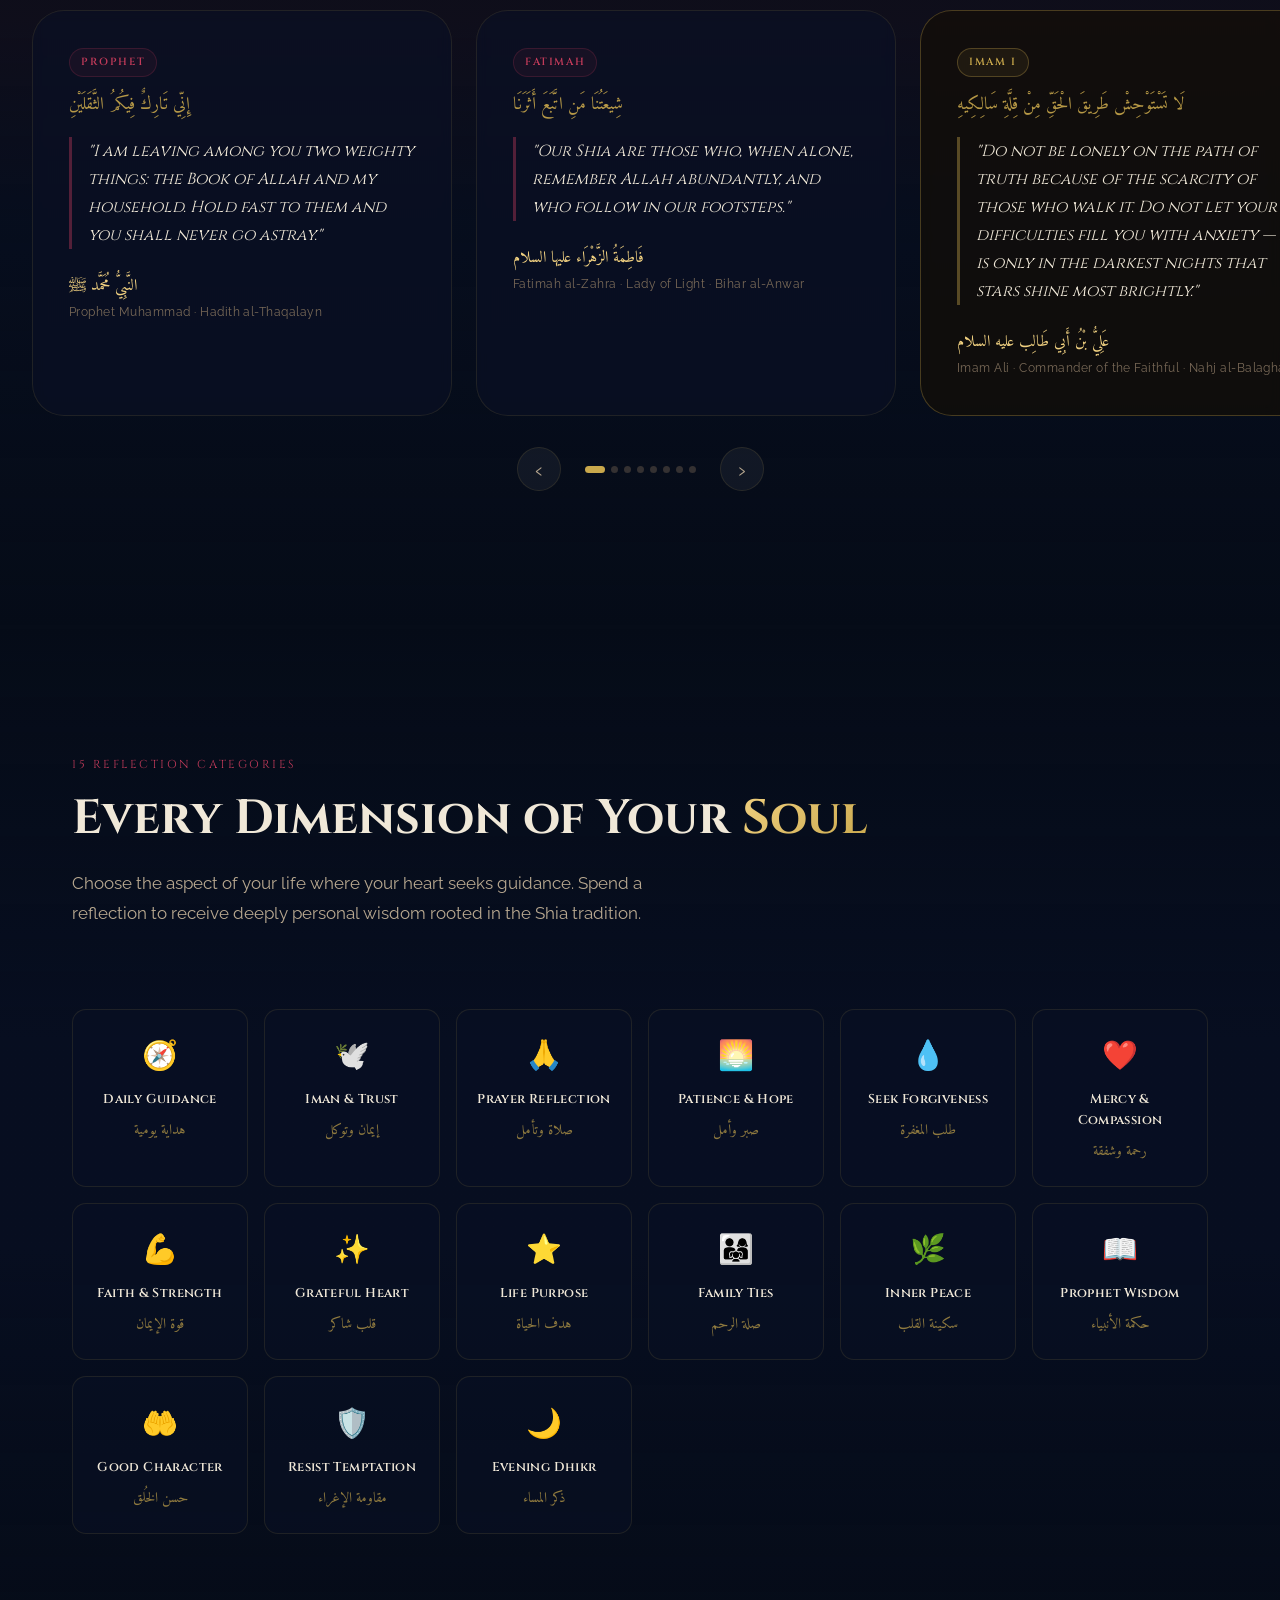
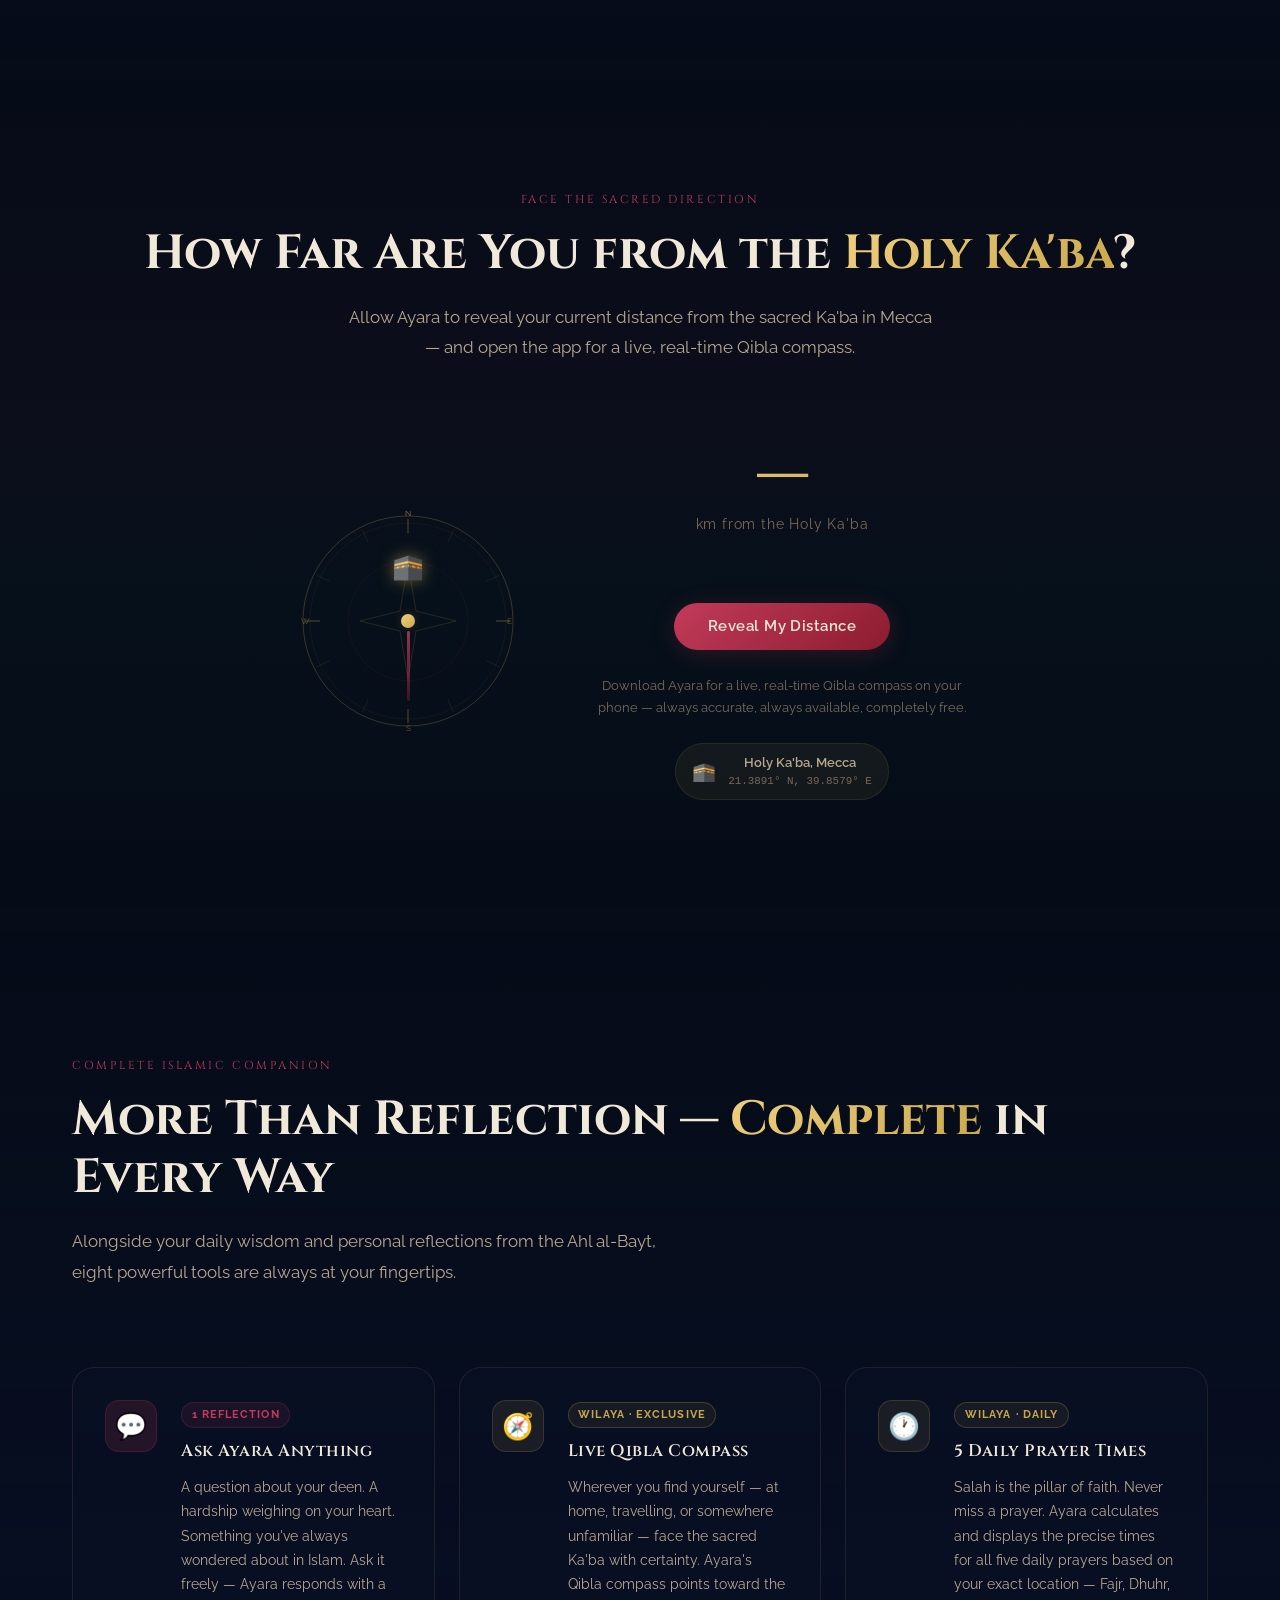
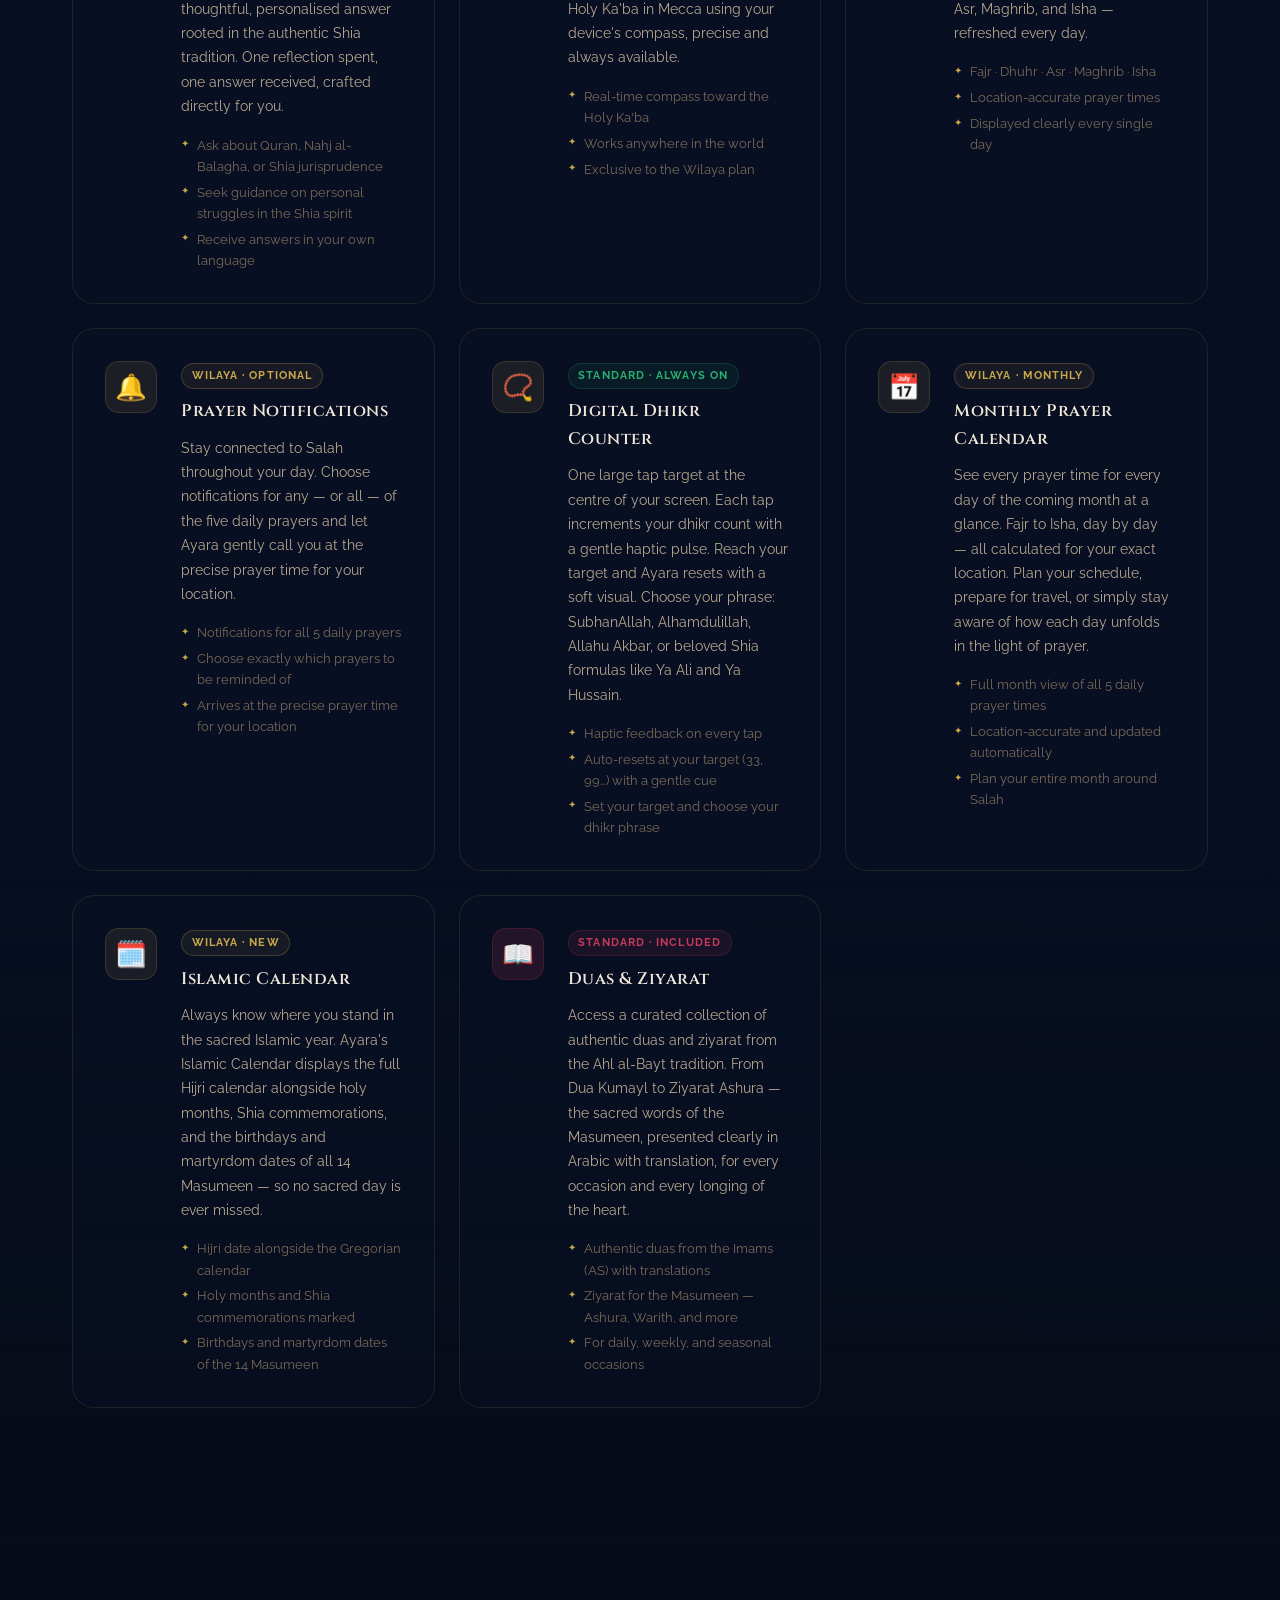
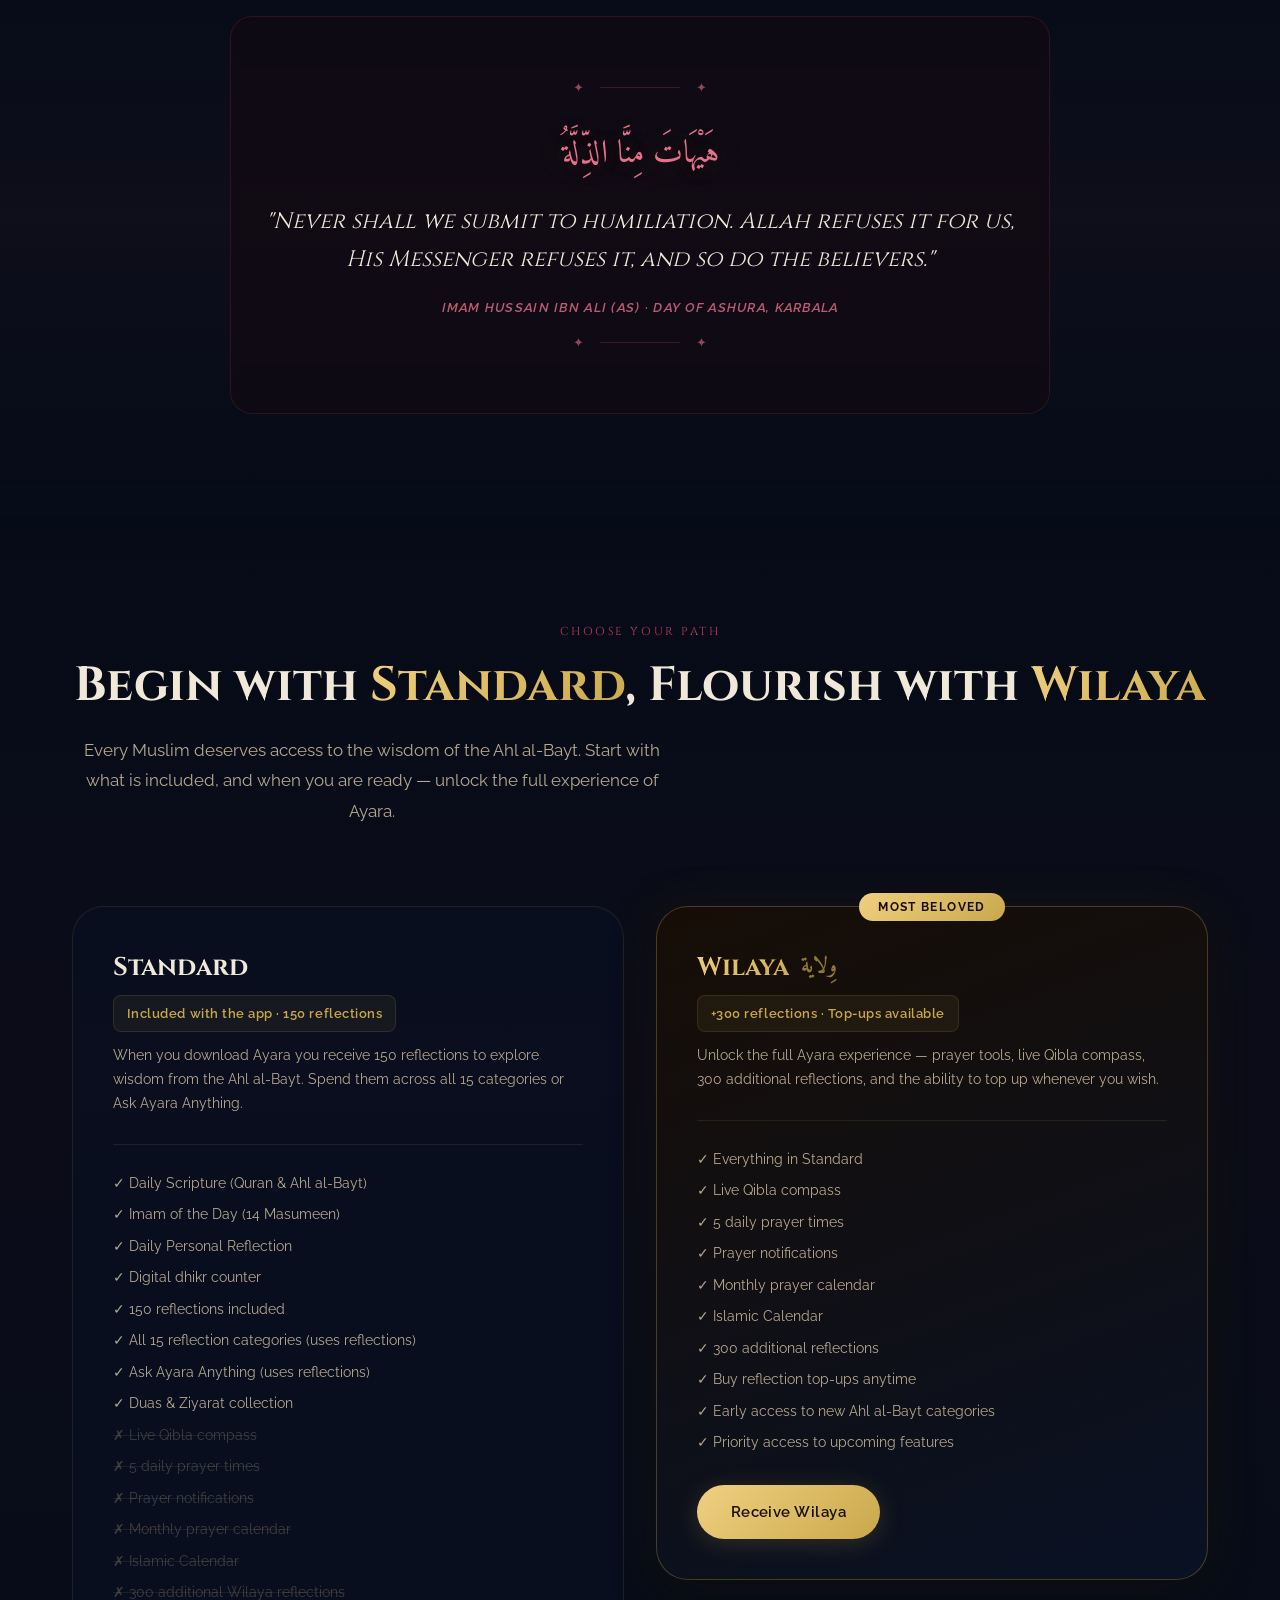
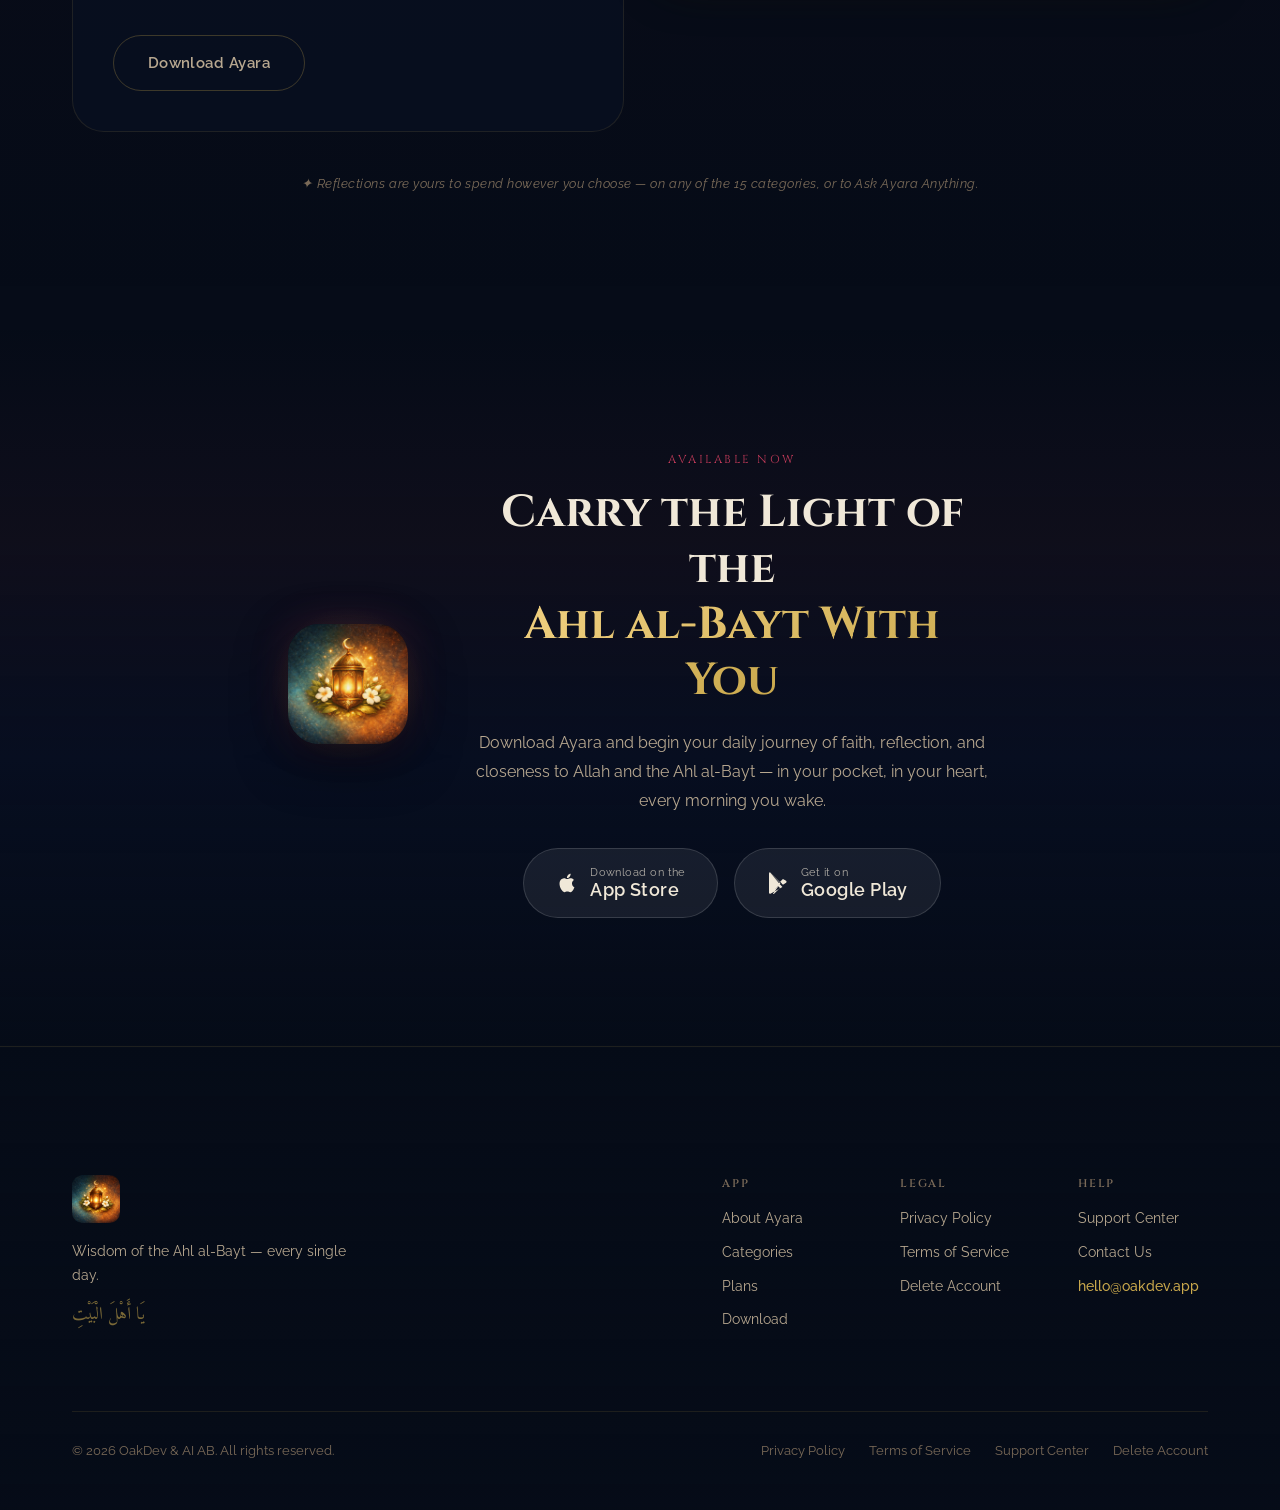
==== commit 7c124cd9: "content added" ====
--- a/index.html
+++ b/index.html
@@ -306,6 +306,16 @@
           <span class="feature-card__icon">🤲</span>
           <h3 class="feature-card__title" data-i18n="about.f12_title">Spiritual Growth</h3>
           <p class="feature-card__text" data-i18n="about.f12_text">Build daily habits of reflection, dhikr, and closeness to Allah and the Ahl al-Bayt. Ayara walks with you on the path toward becoming the best version of yourself.</p>
+        </div>
+        <div class="feature-card animate-on-scroll" data-delay="0">
+          <span class="feature-card__icon">🗓️</span>
+          <h3 class="feature-card__title" data-i18n="about.f13_title">Islamic Calendar</h3>
+          <p class="feature-card__text" data-i18n="about.f13_text">Stay aligned with the Hijri year. See holy months, Shia commemorations, and the birthdays and martyrdom dates of the 14 Masumeen — so every sacred day is always within sight.</p>
+        </div>
+        <div class="feature-card animate-on-scroll" data-delay="80">
+          <span class="feature-card__icon">📖</span>
+          <h3 class="feature-card__title" data-i18n="about.f14_title">Duas & Ziyarat</h3>
+          <p class="feature-card__text" data-i18n="about.f14_text">Draw closer to Allah and the Masumeen through the sacred words they left for us. Authentic duas and ziyarat from the Ahl al-Bayt tradition — for every need, every occasion, and every longing of the heart.</p>
         </div>
       </div>
     </div>
@@ -630,7 +640,7 @@
       <div class="section__label" data-i18n="spotlight.label">Complete Islamic Companion</div>
       <h2 class="section__title" data-i18n-html="spotlight.title">More Than Reflection — <em>Complete</em> in Every Way</h2>
       <p class="section__subtitle" data-i18n="spotlight.subtitle">
-        Alongside your daily wisdom and personal reflections from the Ahl al-Bayt, six powerful tools are always at your fingertips.
+        Alongside your daily wisdom and personal reflections from the Ahl al-Bayt, eight powerful tools are always at your fingertips.
       </p>
 
       <div class="spotlight-grid">
@@ -743,6 +753,42 @@
           </div>
         </div>
 
+        <div class="spotlight-card animate-on-scroll" data-delay="0">
+          <div class="spotlight-card__icon-wrap spotlight-card__icon-wrap--gold">
+            <span class="spotlight-card__icon">🗓️</span>
+          </div>
+          <div class="spotlight-card__body">
+            <div class="spotlight-card__tag spotlight-card__tag--wilaya" data-i18n="spotlight.islamic_cal_tag">Wilaya · New</div>
+            <h3 class="spotlight-card__title" data-i18n="spotlight.islamic_cal_title">Islamic Calendar</h3>
+            <p class="spotlight-card__text" data-i18n="spotlight.islamic_cal_text">
+              Always know where you stand in the sacred Islamic year. Ayara's Islamic Calendar displays the full Hijri calendar alongside holy months, Shia commemorations, and the birthdays and martyrdom dates of all 14 Masumeen — so no sacred day is ever missed.
+            </p>
+            <ul class="spotlight-card__list">
+              <li data-i18n="spotlight.islamic_cal_li1">Hijri date alongside the Gregorian calendar</li>
+              <li data-i18n="spotlight.islamic_cal_li2">Holy months and Shia commemorations marked</li>
+              <li data-i18n="spotlight.islamic_cal_li3">Birthdays and martyrdom dates of the 14 Masumeen</li>
+            </ul>
+          </div>
+        </div>
+
+        <div class="spotlight-card animate-on-scroll" data-delay="100">
+          <div class="spotlight-card__icon-wrap spotlight-card__icon-wrap--crimson">
+            <span class="spotlight-card__icon">📖</span>
+          </div>
+          <div class="spotlight-card__body">
+            <div class="spotlight-card__tag" data-i18n="spotlight.duas_tag">Standard · Included</div>
+            <h3 class="spotlight-card__title" data-i18n="spotlight.duas_title">Duas & Ziyarat</h3>
+            <p class="spotlight-card__text" data-i18n="spotlight.duas_text">
+              Access a curated collection of authentic duas and ziyarat from the Ahl al-Bayt tradition. From Dua Kumayl to Ziyarat Ashura — the sacred words of the Masumeen, presented clearly in Arabic with translation, for every occasion and every longing of the heart.
+            </p>
+            <ul class="spotlight-card__list">
+              <li data-i18n="spotlight.duas_li1">Authentic duas from the Imams (AS) with translations</li>
+              <li data-i18n="spotlight.duas_li2">Ziyarat for the Masumeen — Ashura, Warith, and more</li>
+              <li data-i18n="spotlight.duas_li3">For daily, weekly, and seasonal occasions</li>
+            </ul>
+          </div>
+        </div>
+
       </div>
     </div>
   </section>
@@ -796,10 +842,12 @@
             <li data-i18n="pricing.std_f5">✓ &nbsp;150 reflections included</li>
             <li data-i18n="pricing.std_f6">✓ &nbsp;All 15 reflection categories (uses reflections)</li>
             <li data-i18n="pricing.std_f7">✓ &nbsp;Ask Ayara Anything (uses reflections)</li>
+            <li data-i18n="pricing.std_f13">✓ &nbsp;Duas &amp; Ziyarat collection</li>
             <li class="pricing-card__feature--locked" data-i18n="pricing.std_f8">✗ &nbsp;Live Qibla compass</li>
             <li class="pricing-card__feature--locked" data-i18n="pricing.std_f9">✗ &nbsp;5 daily prayer times</li>
             <li class="pricing-card__feature--locked" data-i18n="pricing.std_f10">✗ &nbsp;Prayer notifications</li>
             <li class="pricing-card__feature--locked" data-i18n="pricing.std_f11">✗ &nbsp;Monthly prayer calendar</li>
+            <li class="pricing-card__feature--locked" data-i18n="pricing.std_f14">✗ &nbsp;Islamic Calendar</li>
             <li class="pricing-card__feature--locked" data-i18n="pricing.std_f12">✗ &nbsp;300 additional Wilaya reflections</li>
           </ul>
           <a href="#download" class="btn btn--outline" data-i18n="pricing.std_btn">Download Ayara</a>
@@ -822,6 +870,7 @@
             <li data-i18n="pricing.wil_f3">✓ &nbsp;5 daily prayer times</li>
             <li data-i18n="pricing.wil_f4">✓ &nbsp;Prayer notifications</li>
             <li data-i18n="pricing.wil_f5">✓ &nbsp;Monthly prayer calendar</li>
+            <li data-i18n="pricing.wil_f10">✓ &nbsp;Islamic Calendar</li>
             <li data-i18n="pricing.wil_f6">✓ &nbsp;300 additional reflections</li>
             <li data-i18n="pricing.wil_f7">✓ &nbsp;Buy reflection top-ups anytime</li>
             <li data-i18n="pricing.wil_f8">✓ &nbsp;Early access to new Ahl al-Bayt categories</li>
--- a/css/styles.css
+++ b/css/styles.css
@@ -222,11 +222,12 @@
   z-index: 900;
   transition: var(--transition);
   padding: 1.2rem 0;
+  will-change: transform;
 }
 .nav.nav--scrolled {
   background: rgba(6, 12, 24, 0.90);
-  backdrop-filter: blur(16px);
-  -webkit-backdrop-filter: blur(16px);
+  backdrop-filter: blur(4px);
+  -webkit-backdrop-filter: blur(4px);
   padding: 0.75rem 0;
   border-bottom: 1px solid var(--color-border);
 }
@@ -245,14 +246,14 @@
   flex-shrink: 0;
 }
 .nav__logo-img {
-  width: 36px;
-  height: 36px;
+  width: 46px;
+  height: 46px;
   border-radius: 22%;
   object-fit: cover;
 }
 .nav__logo-name {
   font-family: var(--font-heading);
-  font-size: 1.25rem;
+  font-size: 1.45rem;
   font-weight: 700;
   letter-spacing: 0.06em;
   color: var(--color-gold-bright);
@@ -314,7 +315,7 @@
   top: calc(100% + 10px);
   right: 0;
   background: rgba(10, 15, 32, 0.96);
-  backdrop-filter: blur(20px);
+  backdrop-filter: blur(10px);
   border: 1px solid var(--color-border-mid);
   border-radius: var(--radius);
   padding: 0.5rem;
@@ -419,7 +420,7 @@
   margin-bottom: 2rem;
 }
 .hero__logo {
-  height: 160px;
+  height: 220px;
   width: auto;
   filter: drop-shadow(0 0 32px rgba(194,59,90,0.25));
 }
@@ -712,7 +713,7 @@
   border: 1px solid var(--color-border);
   border-radius: var(--radius-lg);
   background: rgba(8,16,38,0.4);
-  backdrop-filter: blur(8px);
+  backdrop-filter: blur(4px);
   position: relative;
 }
 .verse-block--crimson {
@@ -778,7 +779,7 @@
   border-radius: var(--radius-lg);
   padding: 1.75rem;
   transition: var(--transition);
-  backdrop-filter: blur(8px);
+  backdrop-filter: blur(4px);
 }
 .feature-card:hover {
   border-color: var(--color-border-mid);
@@ -896,7 +897,7 @@
   border-radius: var(--radius-xl);
   padding: 2.25rem;
   position: relative;
-  backdrop-filter: blur(12px);
+  backdrop-filter: blur(6px);
   transition: var(--transition);
 }
 .masumeen-card--featured {
@@ -1633,7 +1634,7 @@
     inset: 0;
     top: 0;
     background: rgba(6,12,24,0.98);
-    backdrop-filter: blur(20px);
+    backdrop-filter: blur(10px);
     align-items: center;
     justify-content: center;
     gap: 2rem;
@@ -1653,7 +1654,22 @@
   .hero__stats { justify-content: center; }
   .hero__actions { justify-content: center; }
   .hero__scroll-indicator { justify-content: center; }
-  .hero__phone-wrap { display: none; }
+  .hero__phone-wrap {
+    display: flex;
+    justify-content: center;
+    margin-top: 3rem;
+    margin-bottom: 1rem;
+  }
+  .hero__phone {
+    width: 200px;
+    height: 408px;
+    border-radius: 34px;
+  }
+  .hero__phone-notch {
+    width: 68px;
+    height: 16px;
+    top: 10px;
+  }
 
   .features-grid { grid-template-columns: 1fr 1fr; }
   .categories-grid { grid-template-columns: repeat(3, 1fr); }
@@ -1676,6 +1692,6 @@
   .daily-grid { grid-template-columns: 1fr; }
   .download__buttons { flex-direction: column; align-items: center; }
   .cookie-banner__inner { flex-direction: column; }
-  .hero__logo { height: 110px; }
+  .hero__logo { height: 160px; }
   .hero__bismillah { font-size: 1.35rem; }
 }
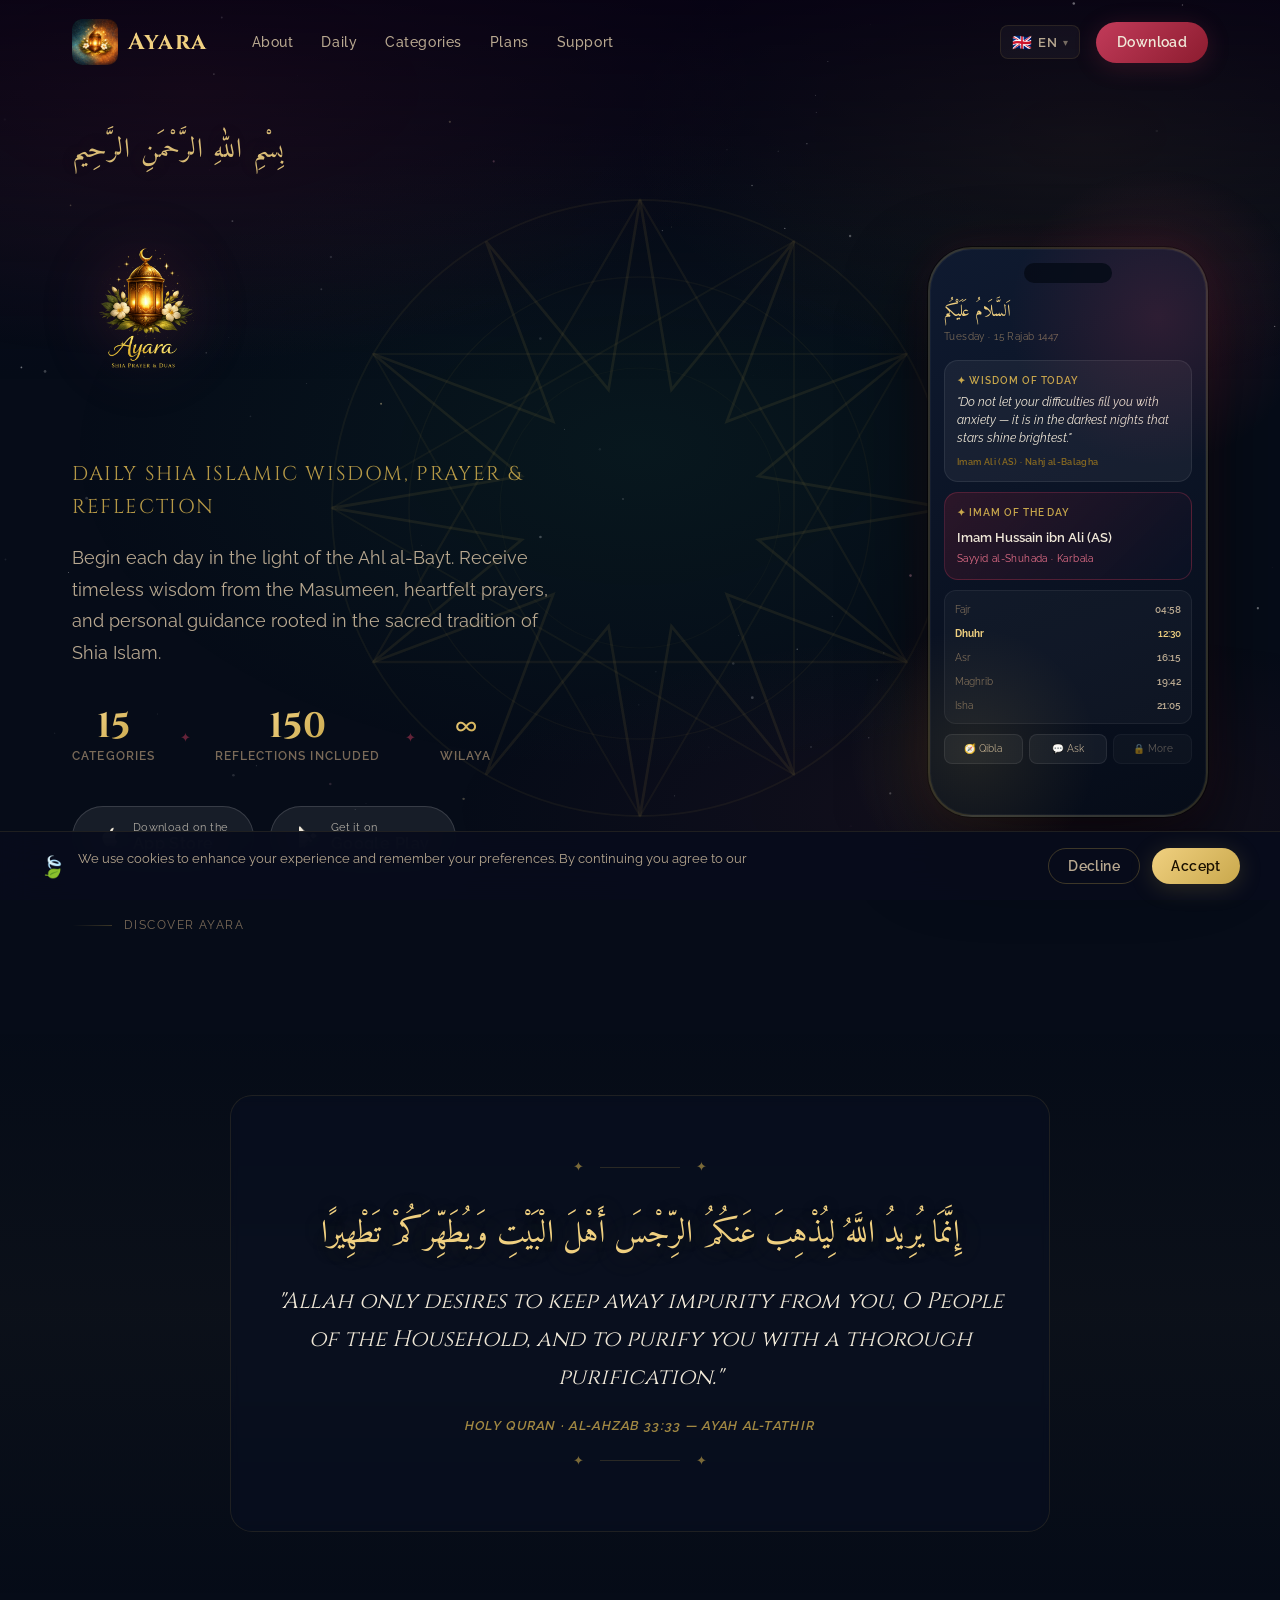
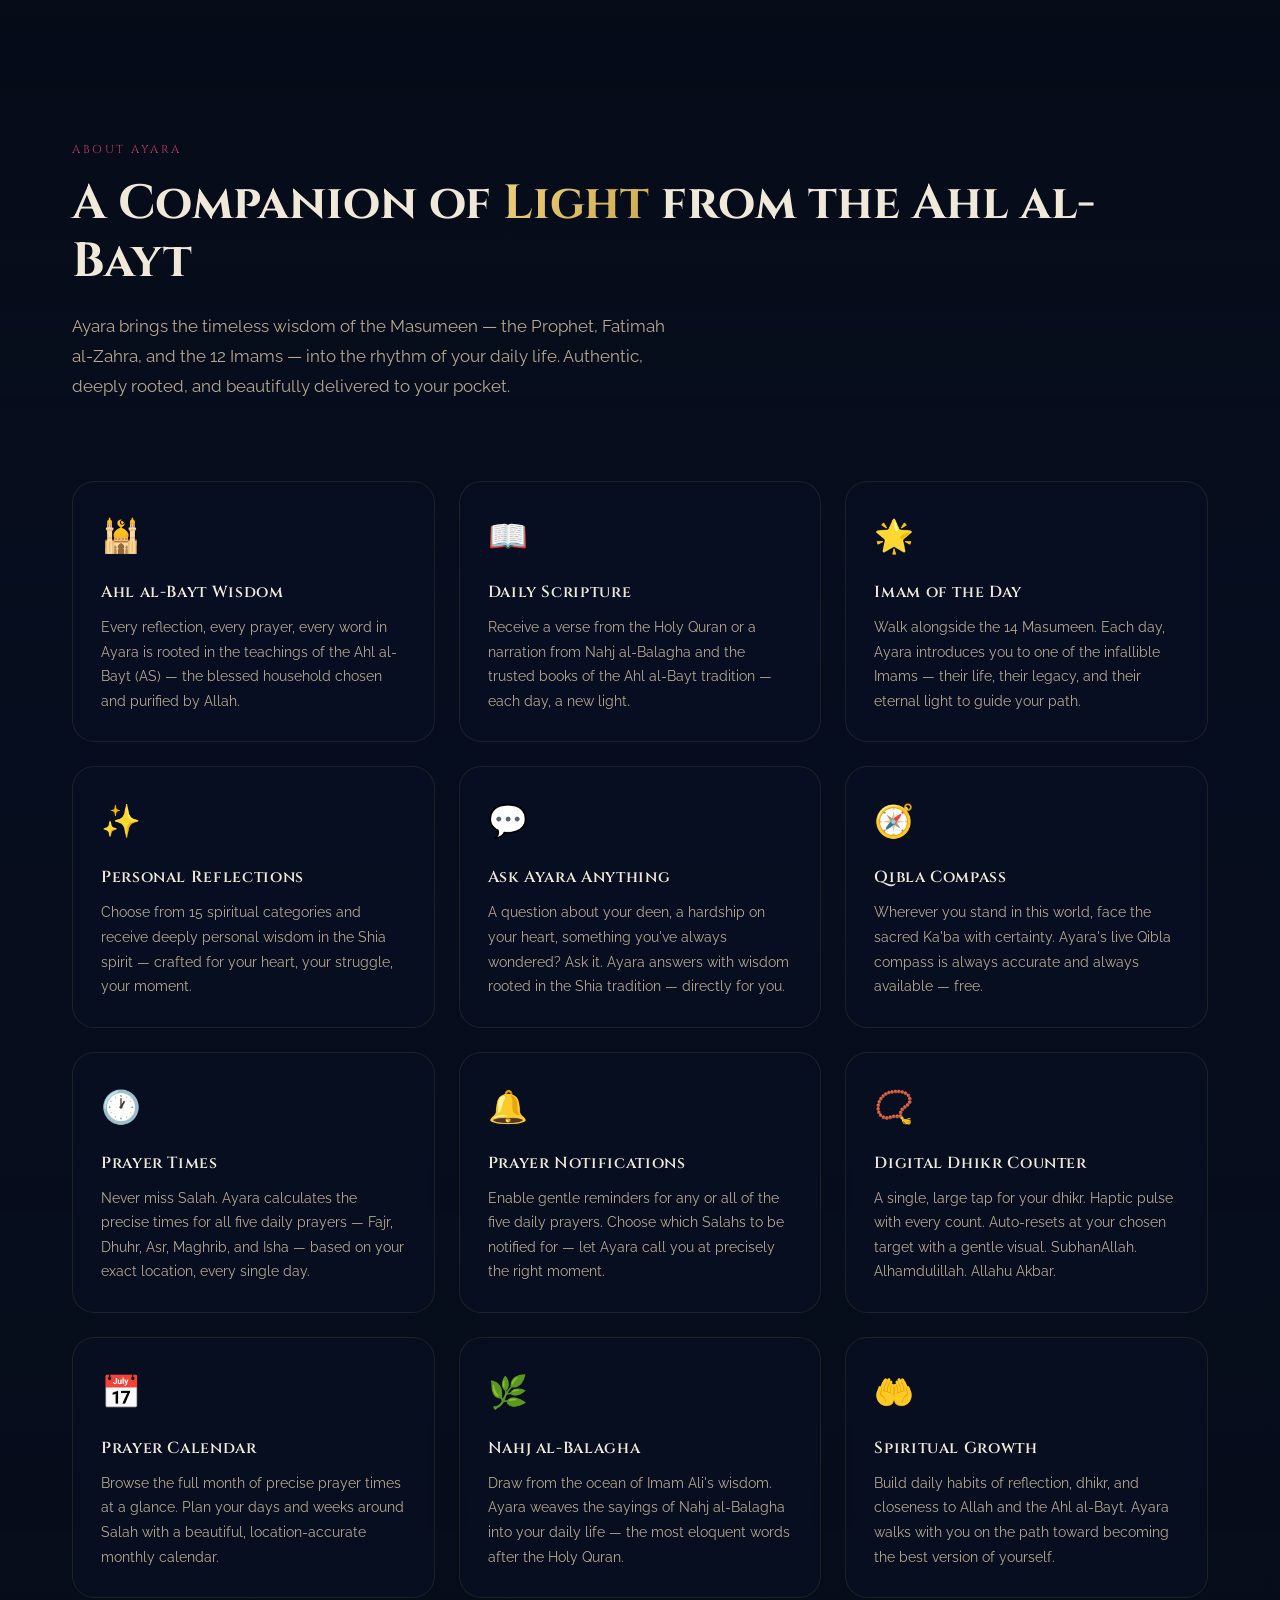
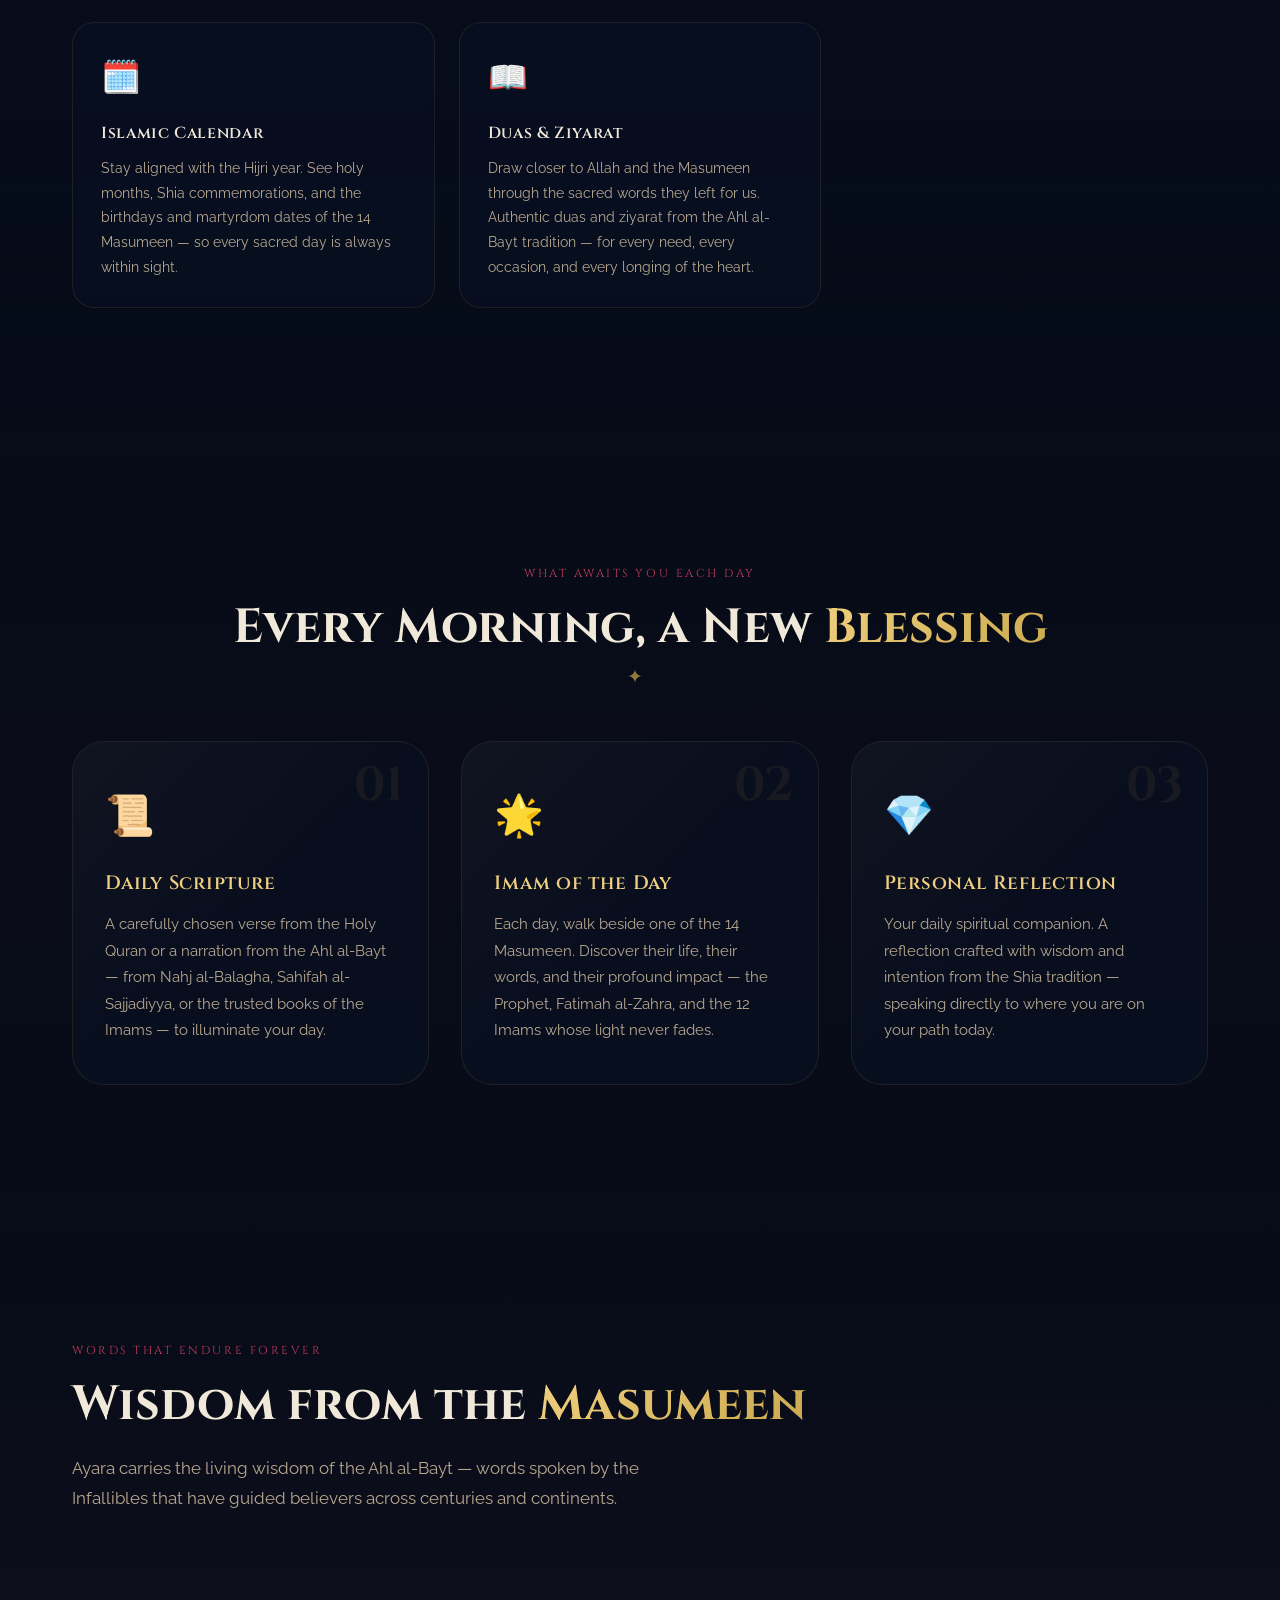
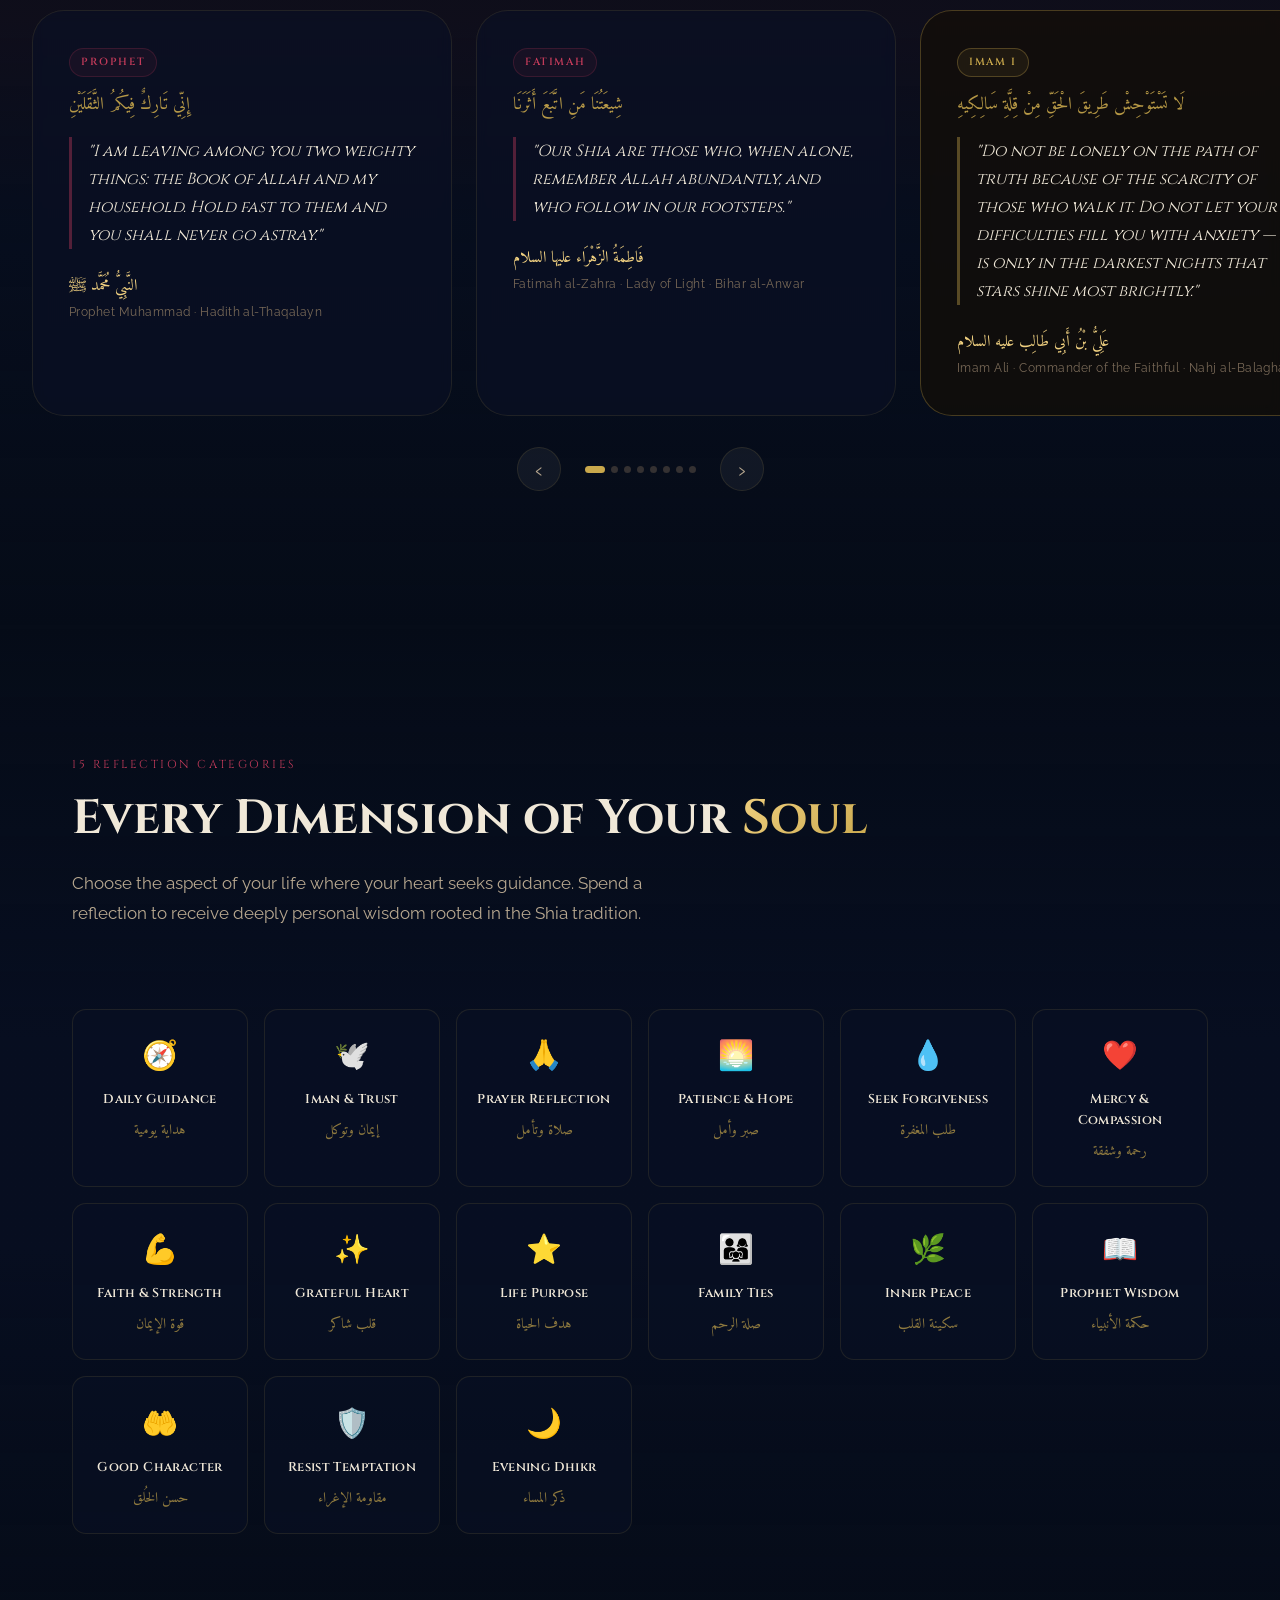
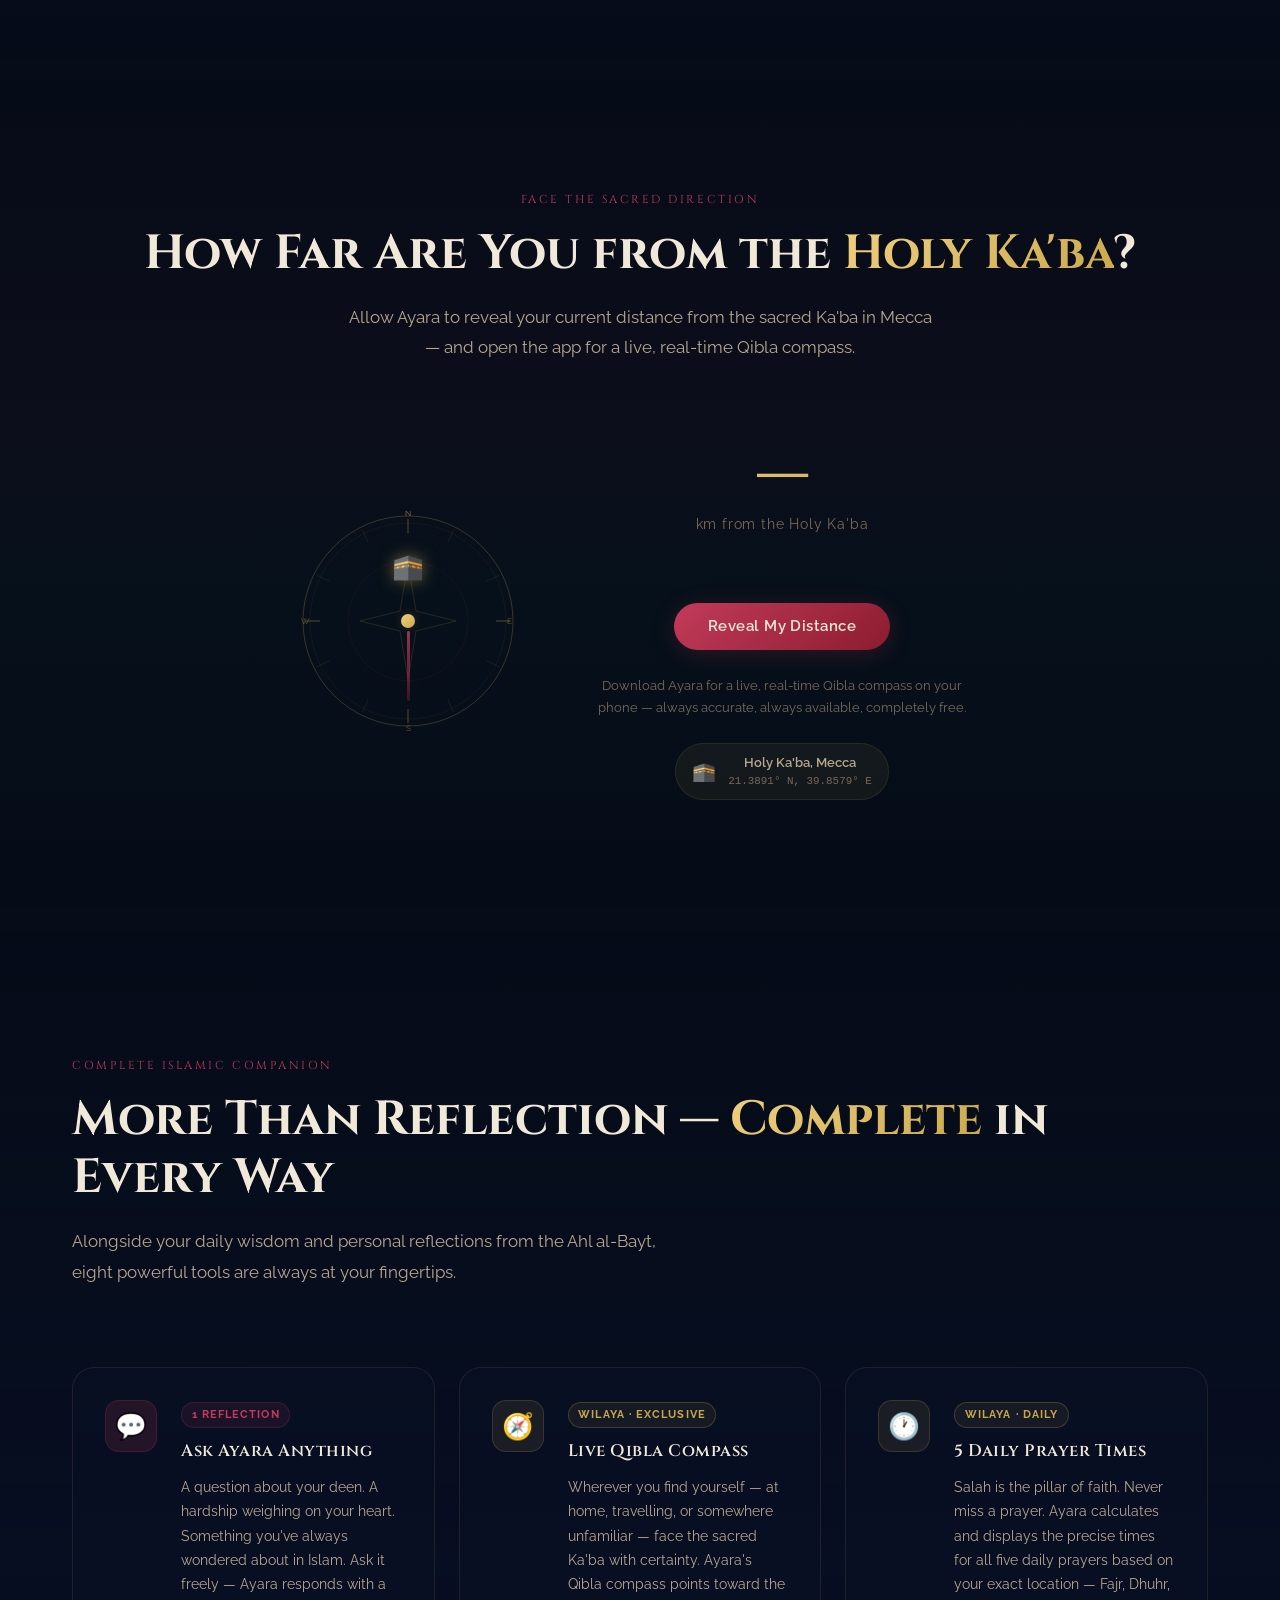
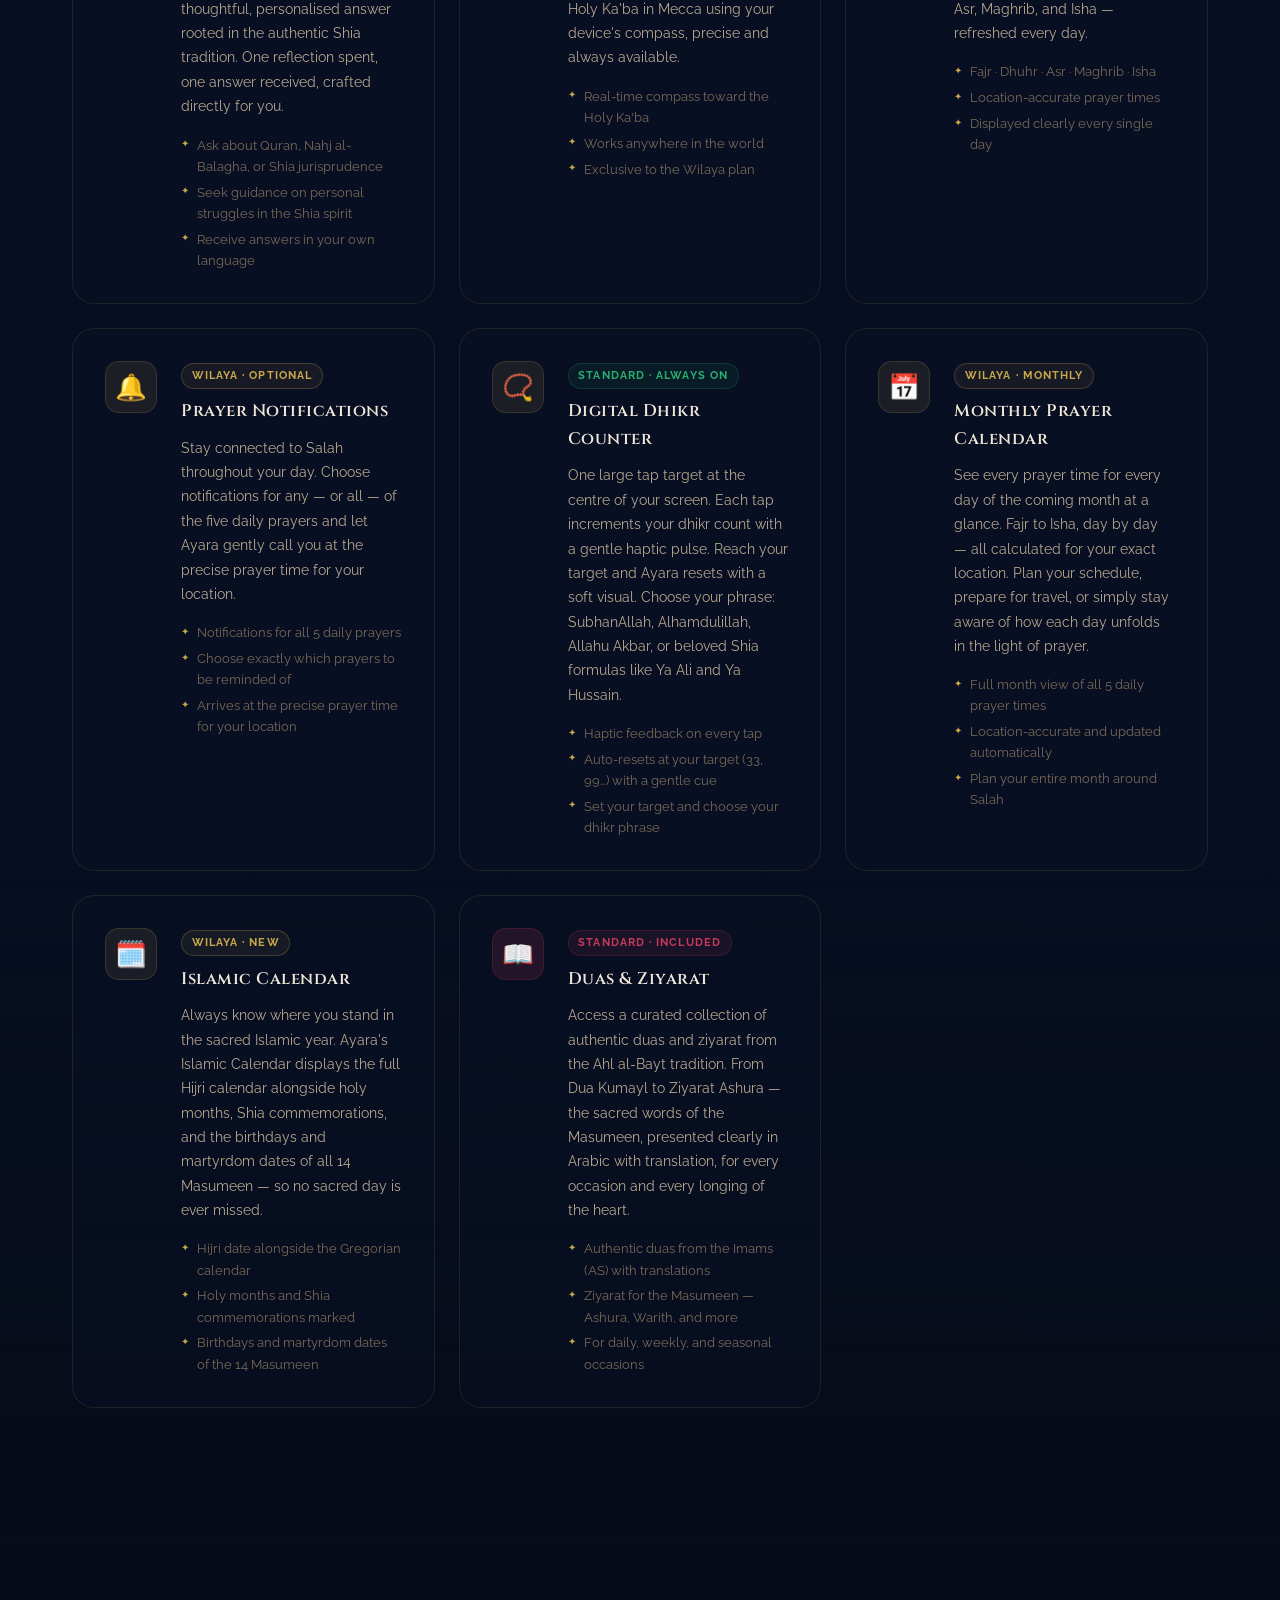
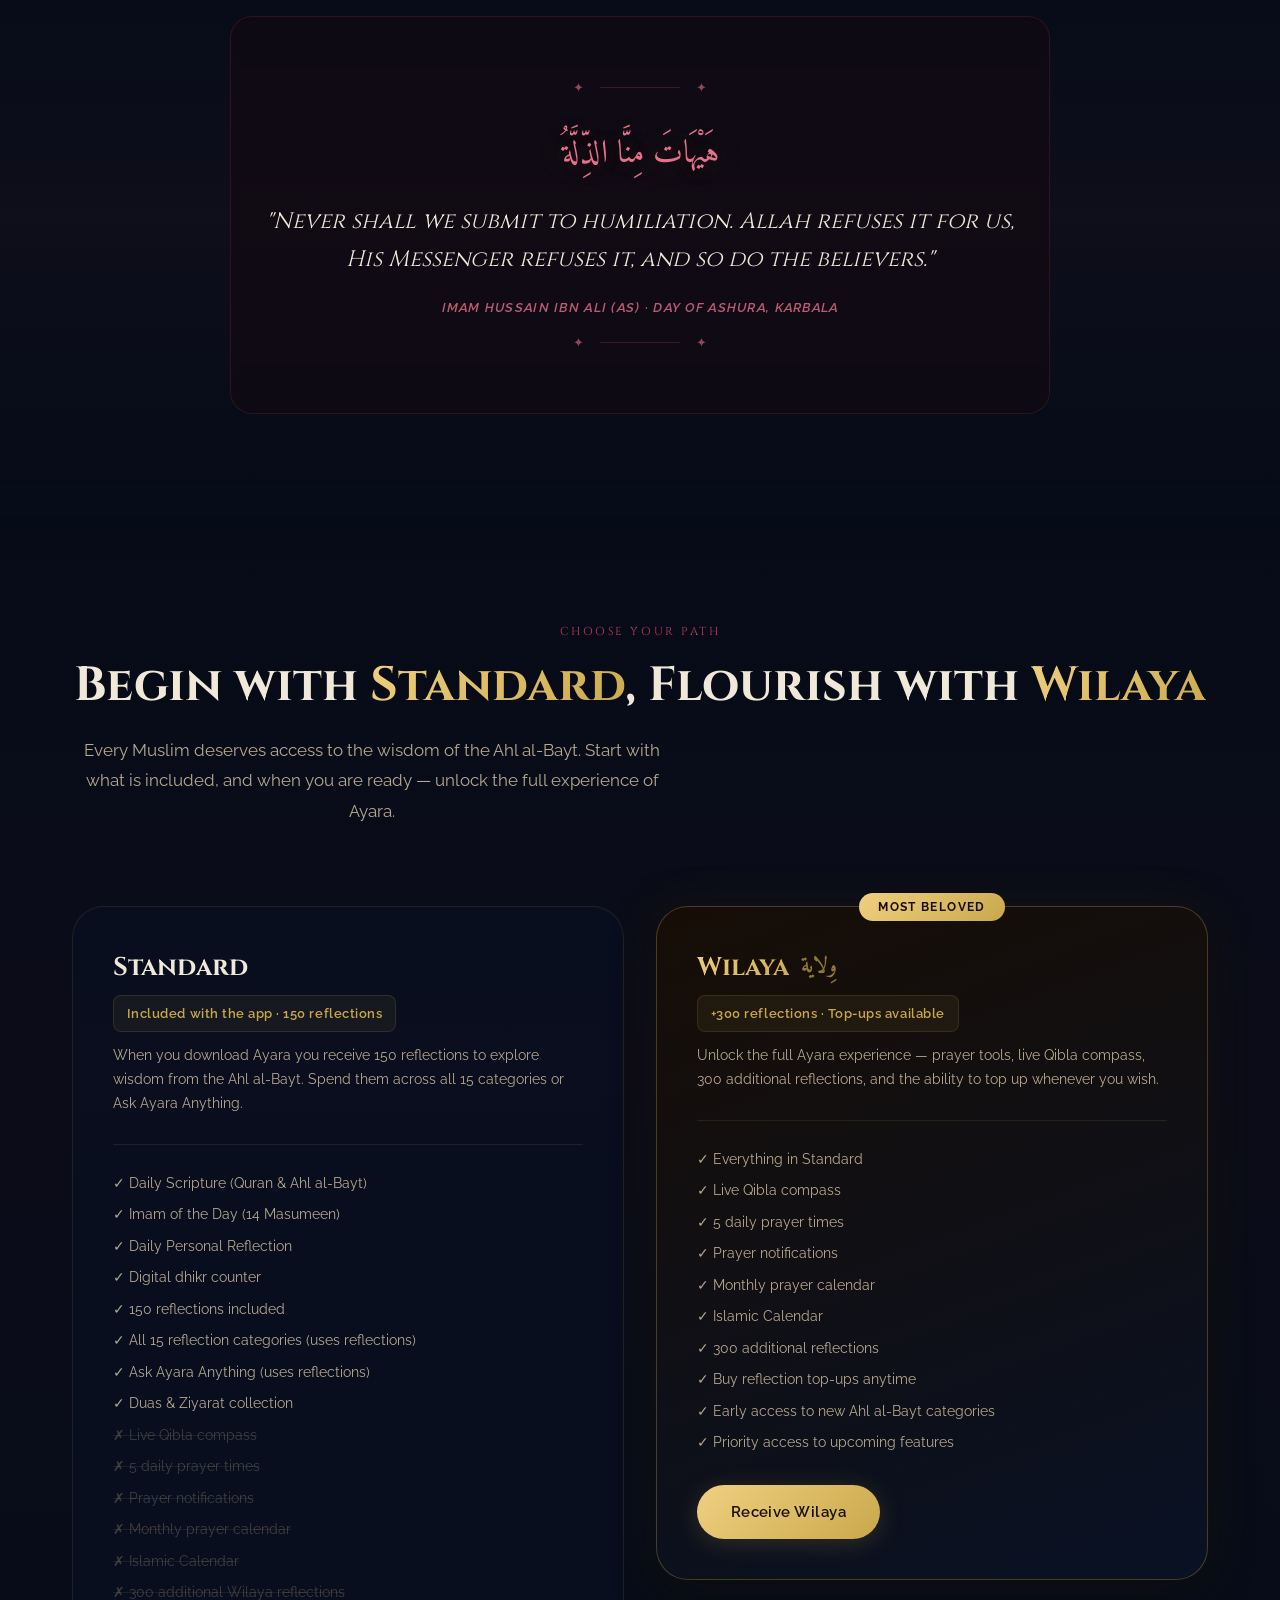
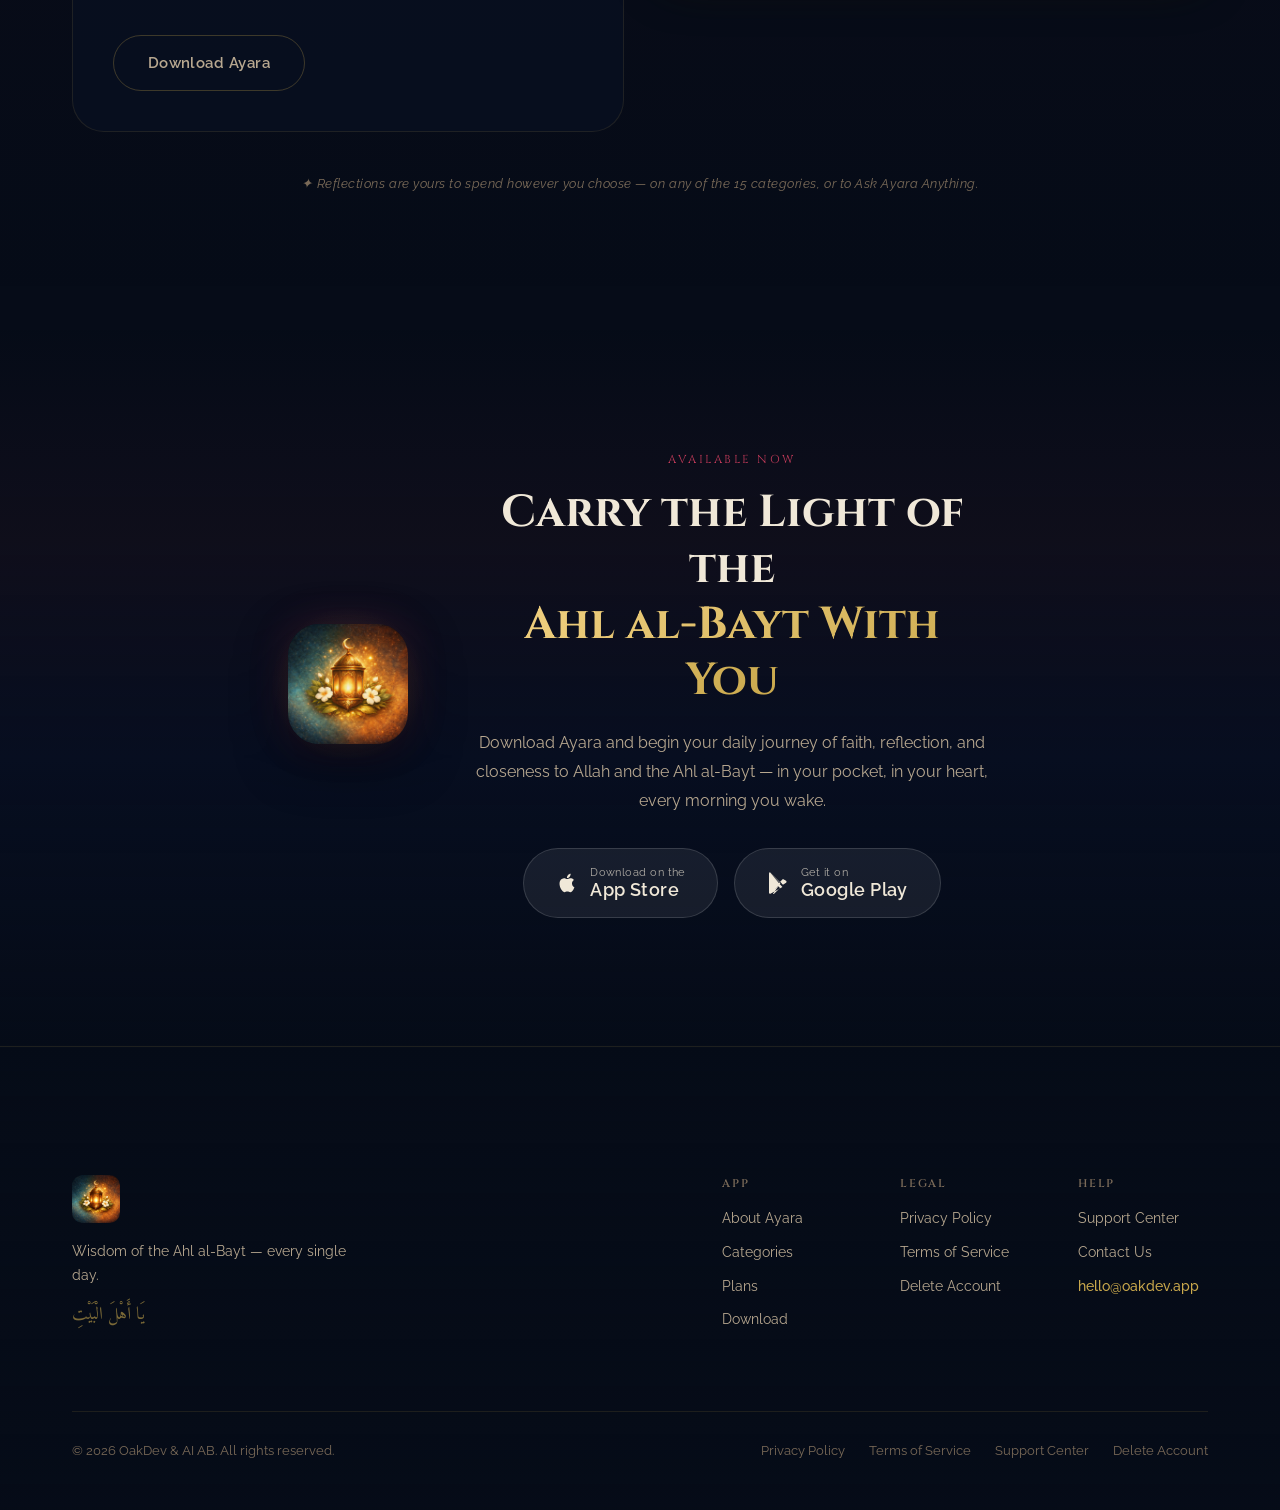
==== commit d2eb303c: "star adjusted" ====
--- a/index.html
+++ b/index.html
@@ -104,11 +104,16 @@
     <!-- Geometric star overlay -->
     <div class="hero__geo" aria-hidden="true">
       <svg class="hero__geo-star" viewBox="0 0 200 200" xmlns="http://www.w3.org/2000/svg" aria-hidden="true">
-        <polygon points="100,5 120,65 185,65 133,100 154,162 100,125 46,162 67,100 15,65 80,65" fill="none" stroke="currentColor" stroke-width="0.8" opacity="0.15"/>
-        <polygon points="100,18 118,60 165,60 128,88 143,133 100,108 57,133 72,88 35,60 82,60" fill="none" stroke="currentColor" stroke-width="0.5" opacity="0.10"/>
-        <circle cx="100" cy="100" r="88" fill="none" stroke="currentColor" stroke-width="0.6" opacity="0.10"/>
-        <circle cx="100" cy="100" r="70" fill="none" stroke="currentColor" stroke-width="0.4" opacity="0.08"/>
-        <circle cx="100" cy="100" r="52" fill="none" stroke="currentColor" stroke-width="0.4" opacity="0.06"/>
+        <!-- Three nested rings: full / 75% / 46% radius -->
+        <circle cx="100" cy="100" r="88" fill="none" stroke="currentColor" stroke-width="0.55" opacity="0.13"/>
+        <circle cx="100" cy="100" r="66" fill="none" stroke="currentColor" stroke-width="0.4"  opacity="0.10"/>
+        <circle cx="100" cy="100" r="40" fill="none" stroke="currentColor" stroke-width="0.35" opacity="0.07"/>
+        <!-- Three interlaced equilateral triangles (0° / 30° / 60°) -->
+        <polygon points="100,12 176.2,144 23.8,144"   fill="none" stroke="currentColor" stroke-width="0.65" opacity="0.15"/>
+        <polygon points="144,23.8 144,176.2 12,100"   fill="none" stroke="currentColor" stroke-width="0.55" opacity="0.12"/>
+        <polygon points="176.2,56 100,188 23.8,56"    fill="none" stroke="currentColor" stroke-width="0.55" opacity="0.12"/>
+        <!-- 12-pointed star (dodecagram): alternating outer r=88 / inner r=35 at 15° steps -->
+        <polygon points="100,12 109,66.2 144,23.8 124.8,75.3 176.2,56 133.8,90.9 188,100 133.8,109.1 176.2,144 124.8,124.7 144,176.2 109,133.8 100,188 91,133.8 56,176.2 75.2,124.7 23.8,144 66.2,109.1 12,100 66.2,90.9 23.8,56 75.2,75.3 56,23.8 91,66.2" fill="none" stroke="currentColor" stroke-width="0.8" opacity="0.19"/>
       </svg>
     </div>
 
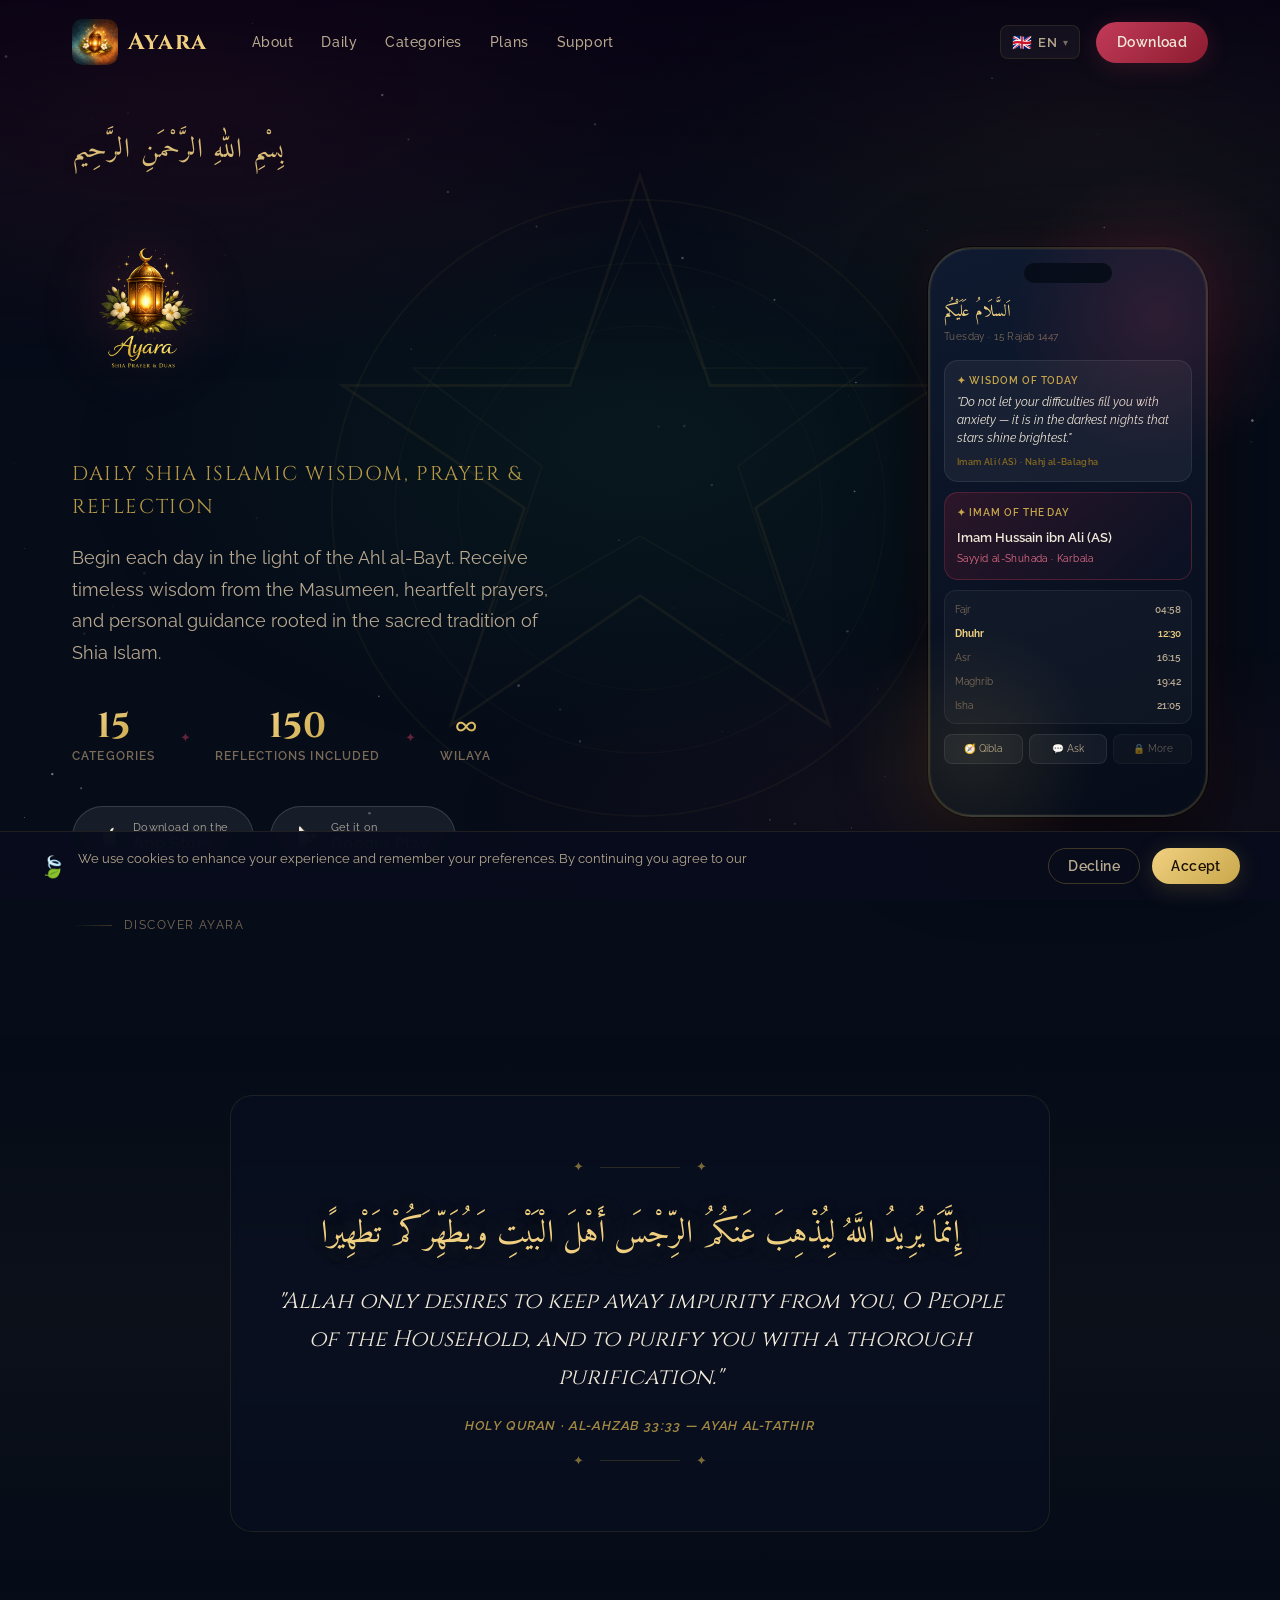
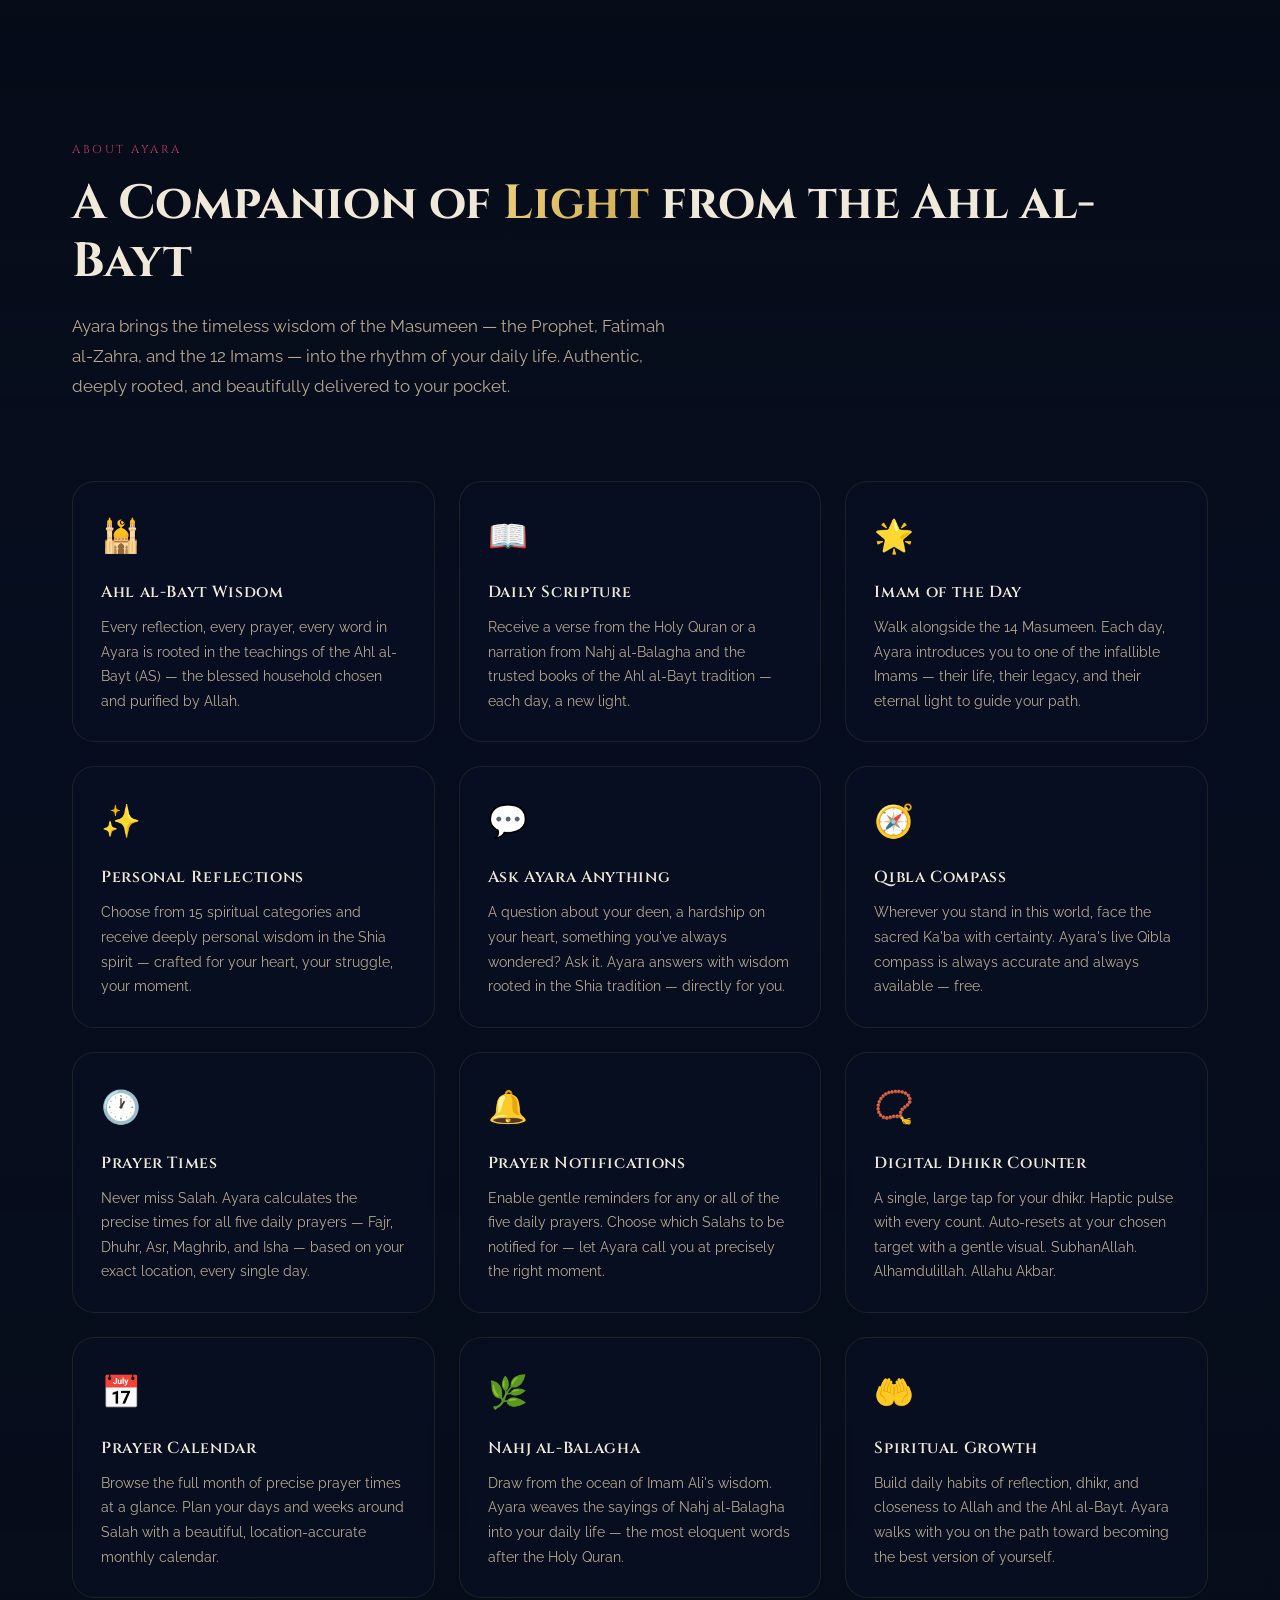
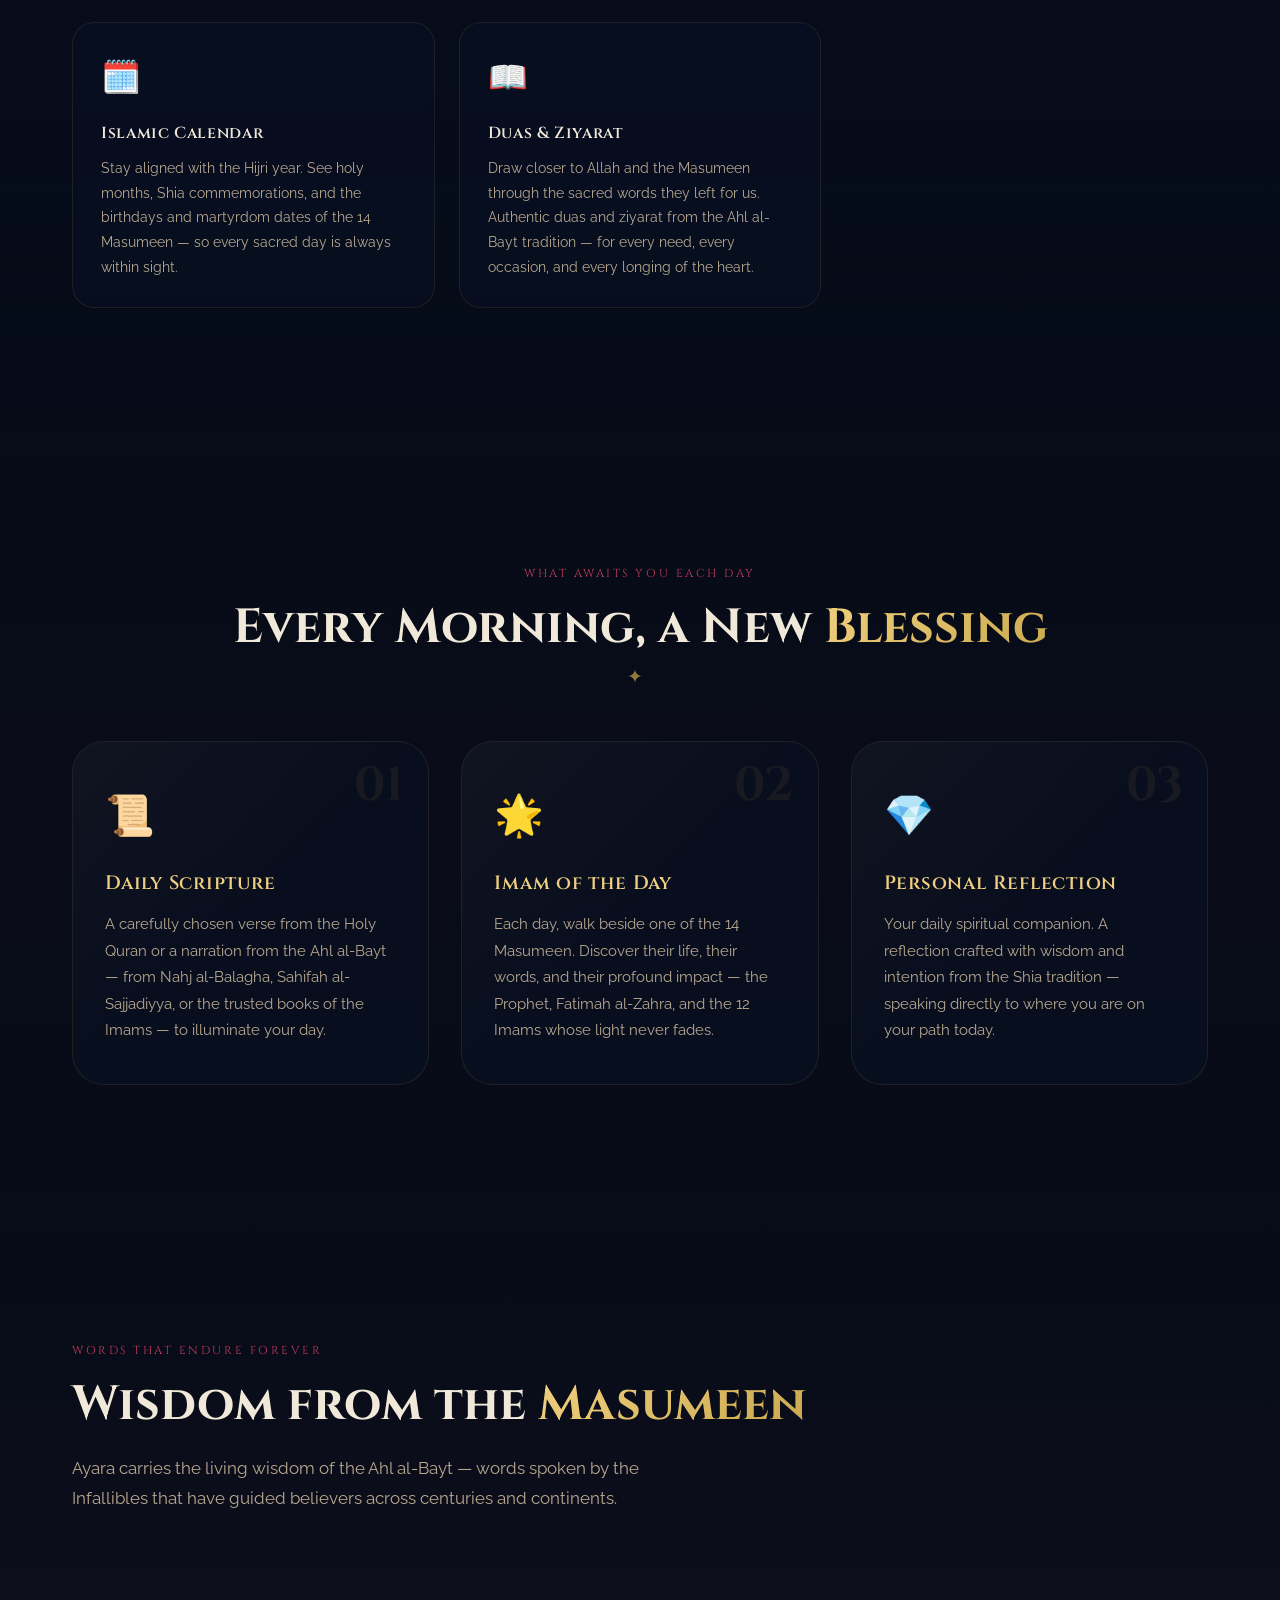
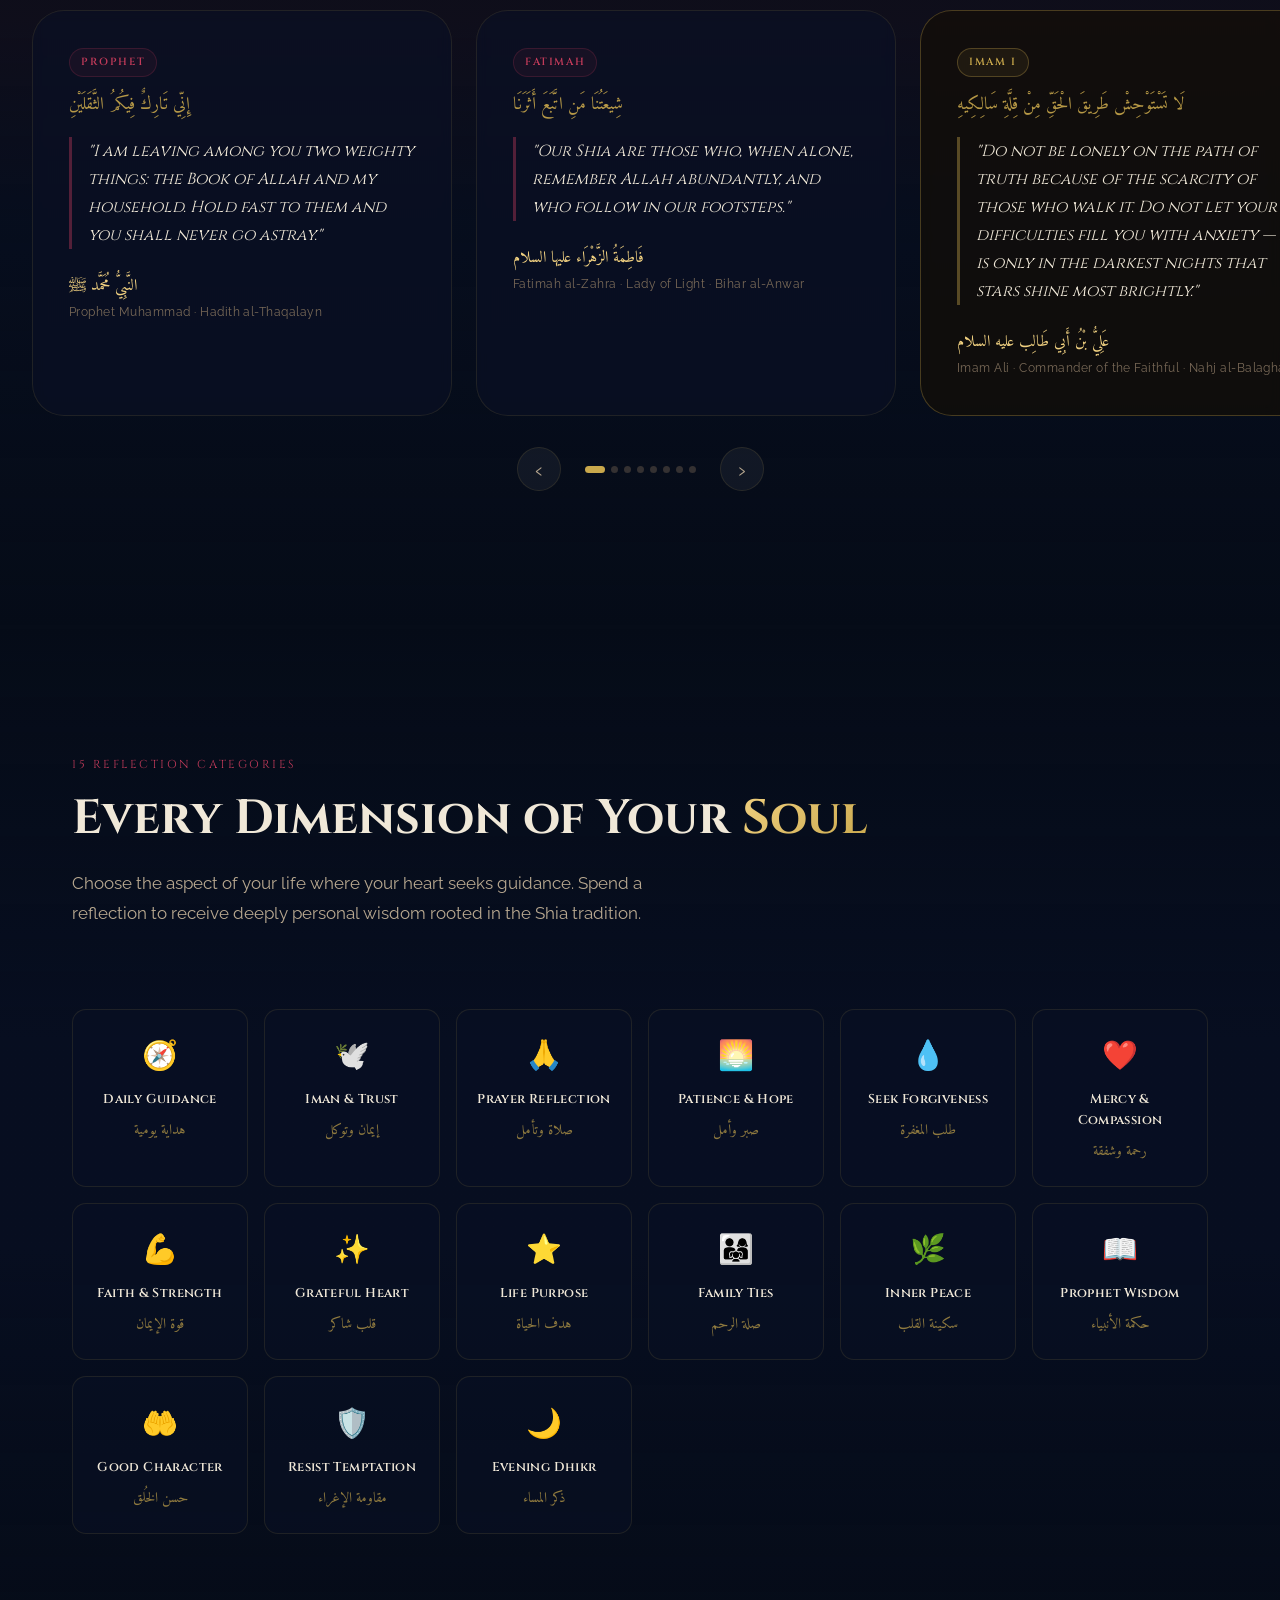
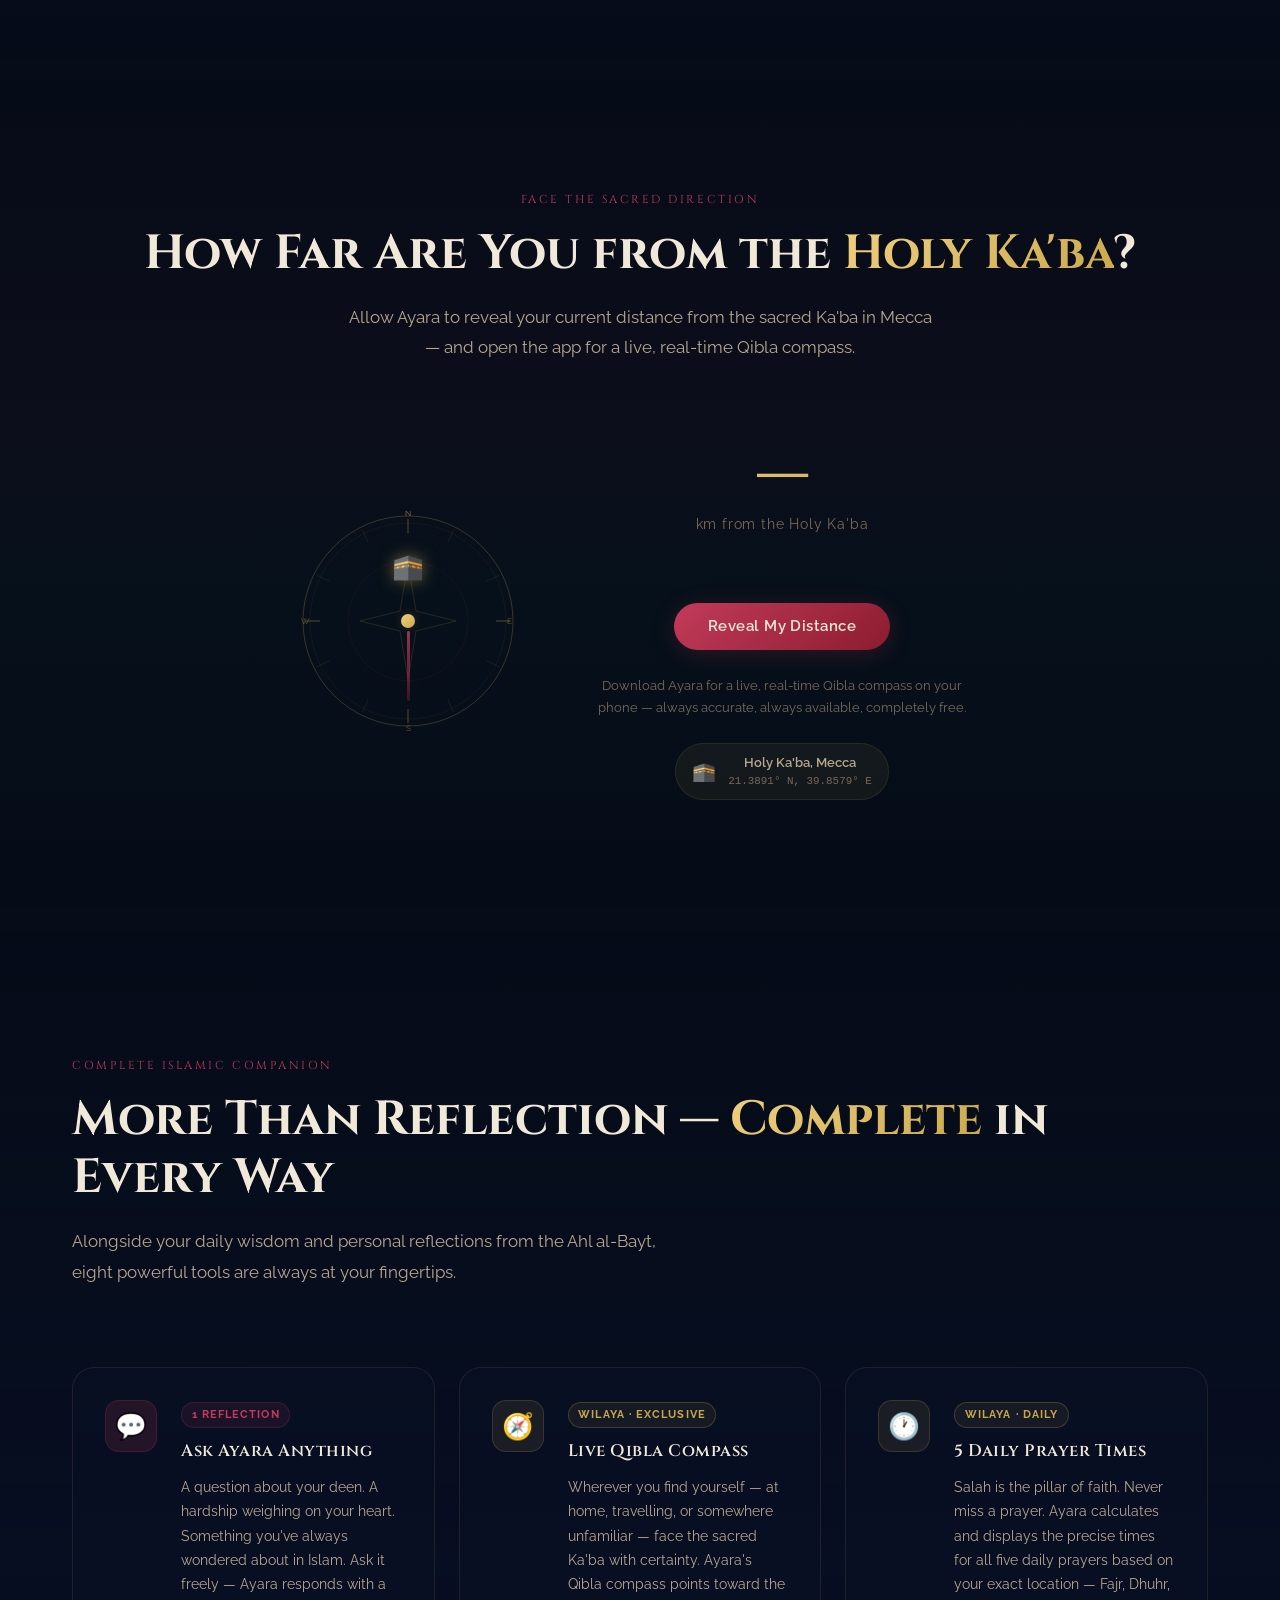
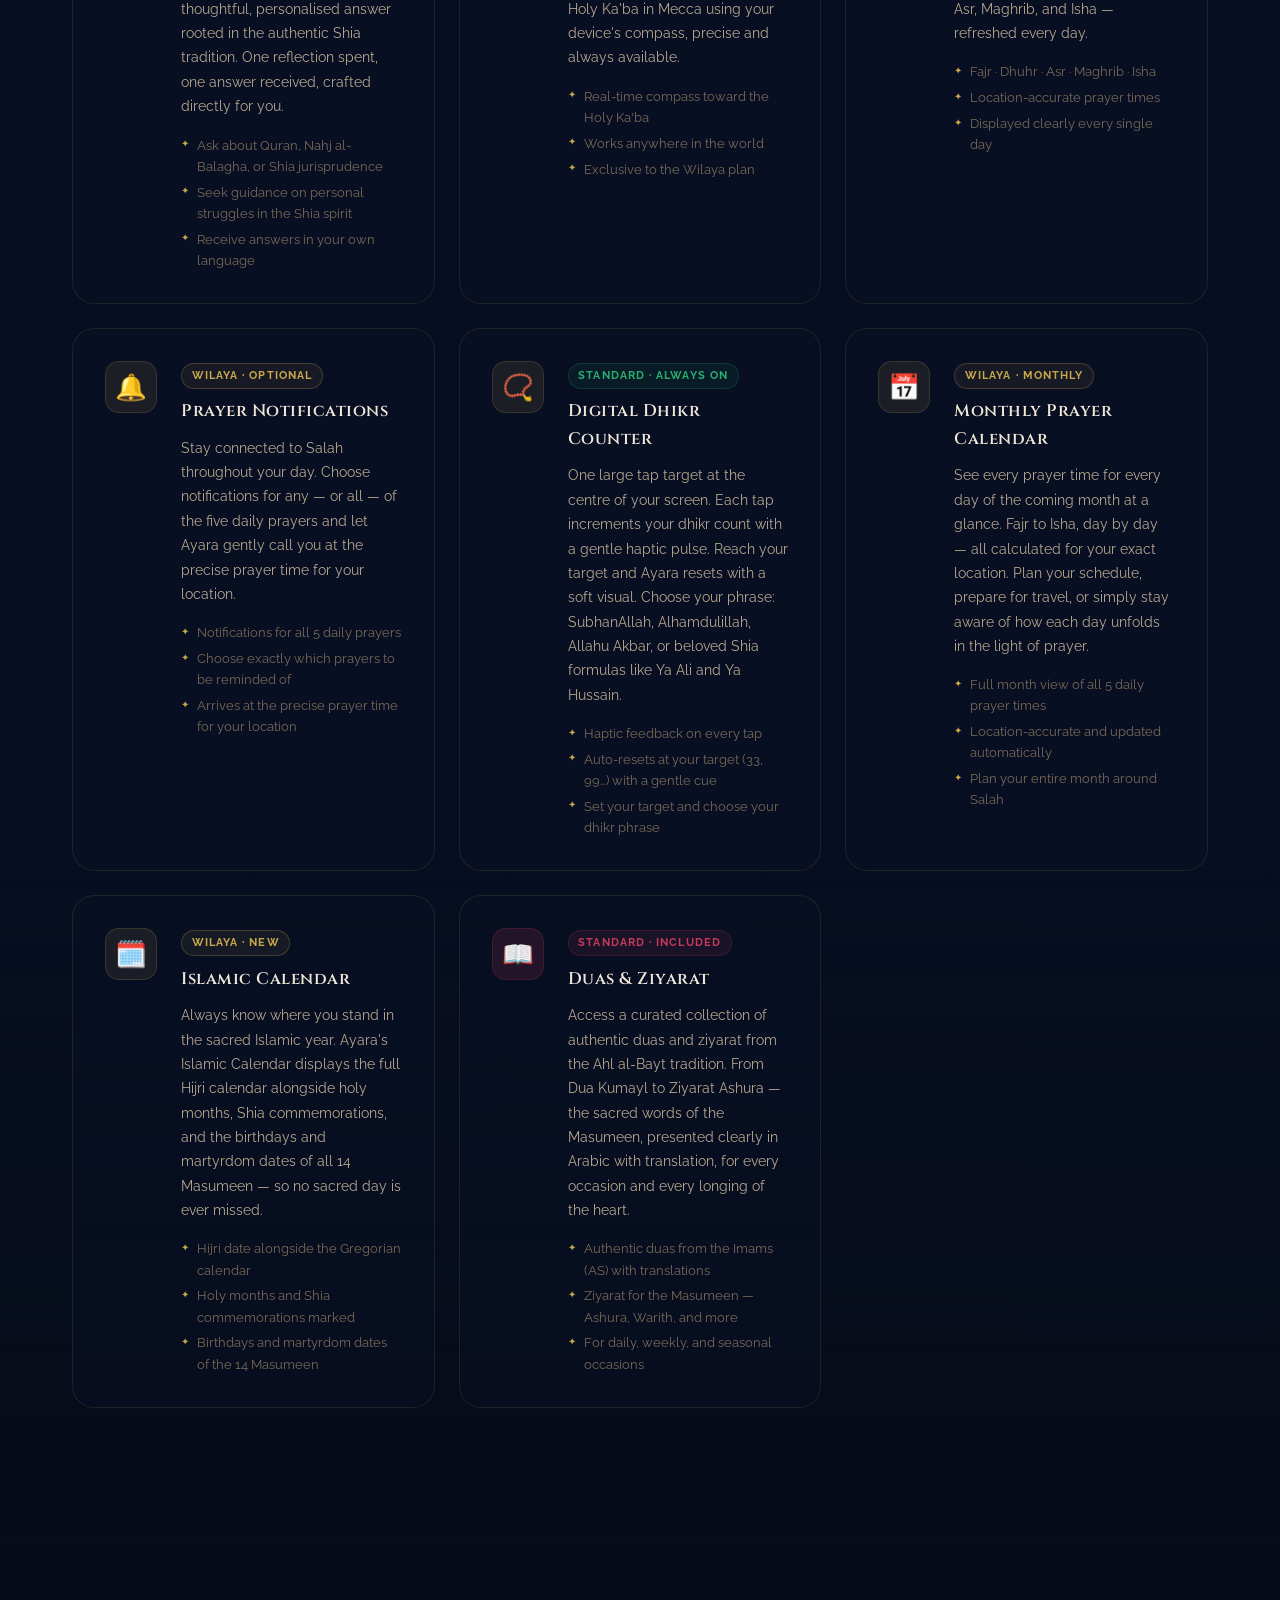
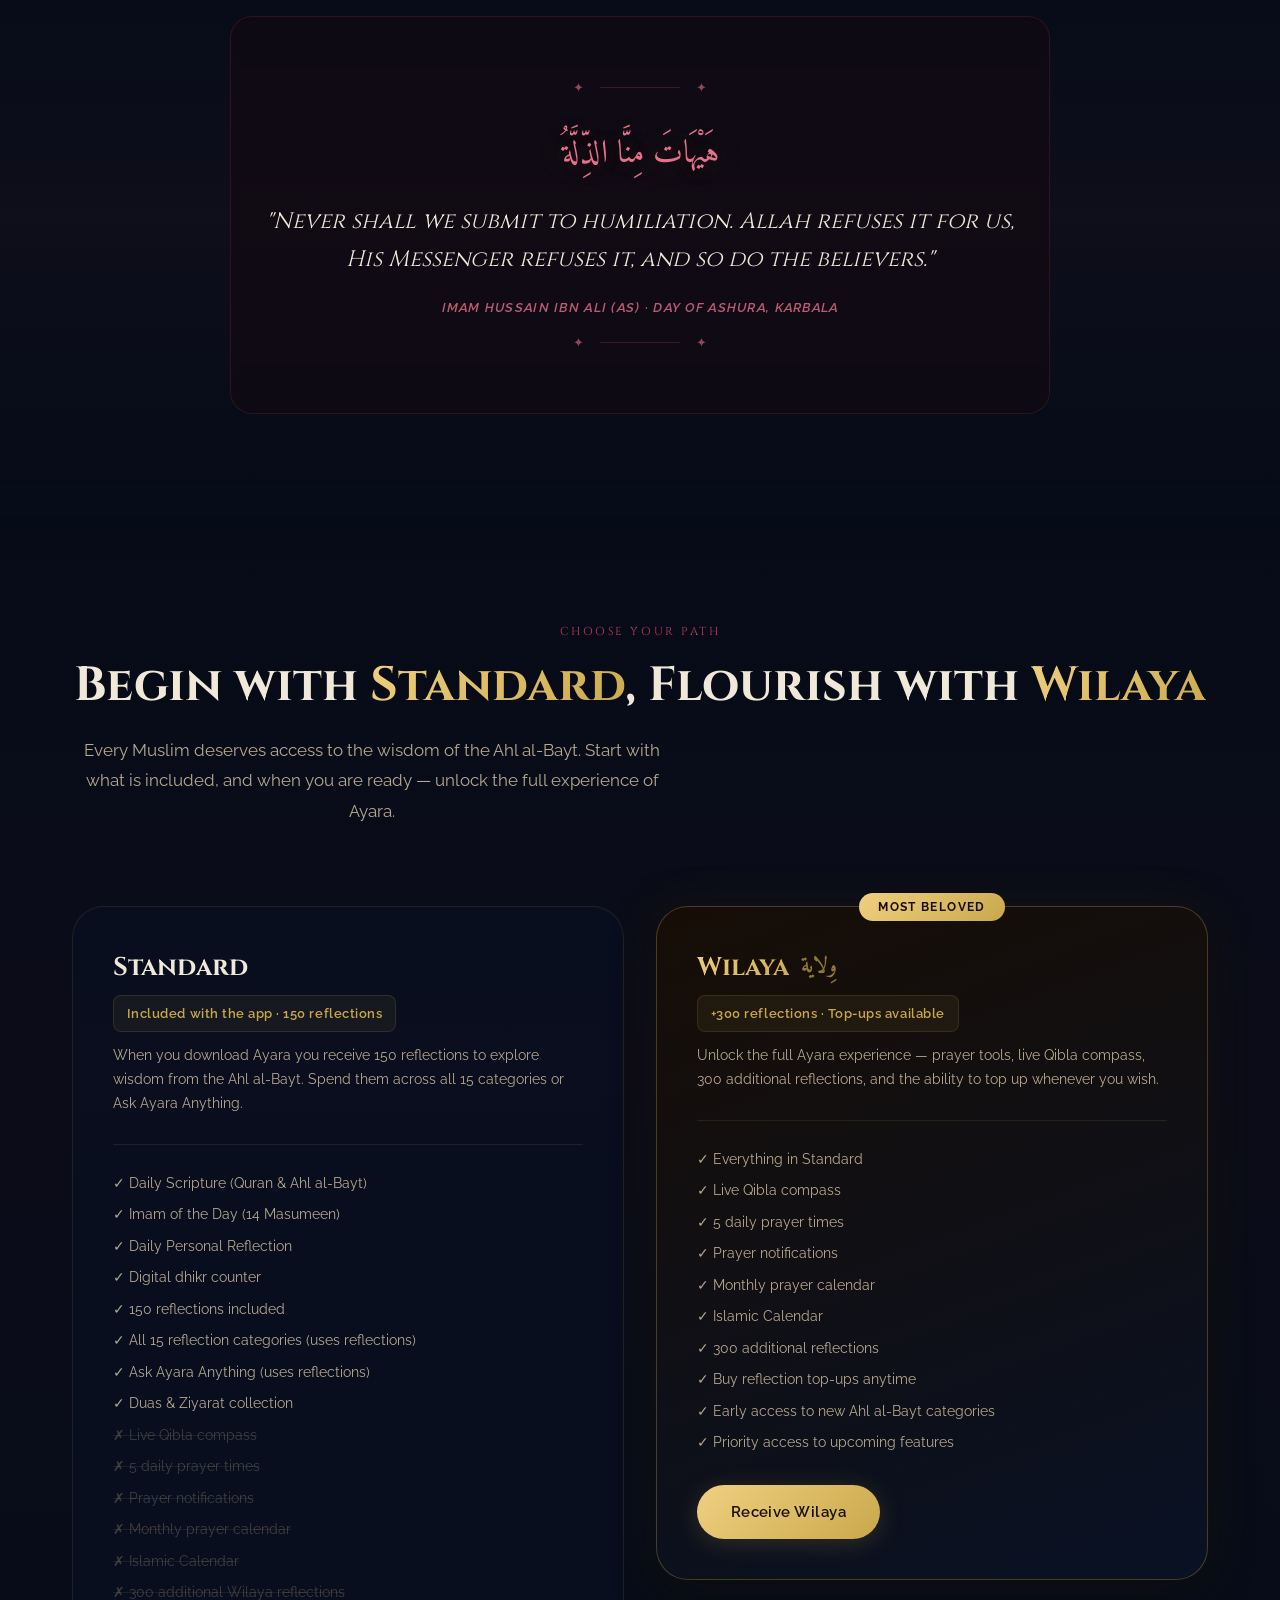
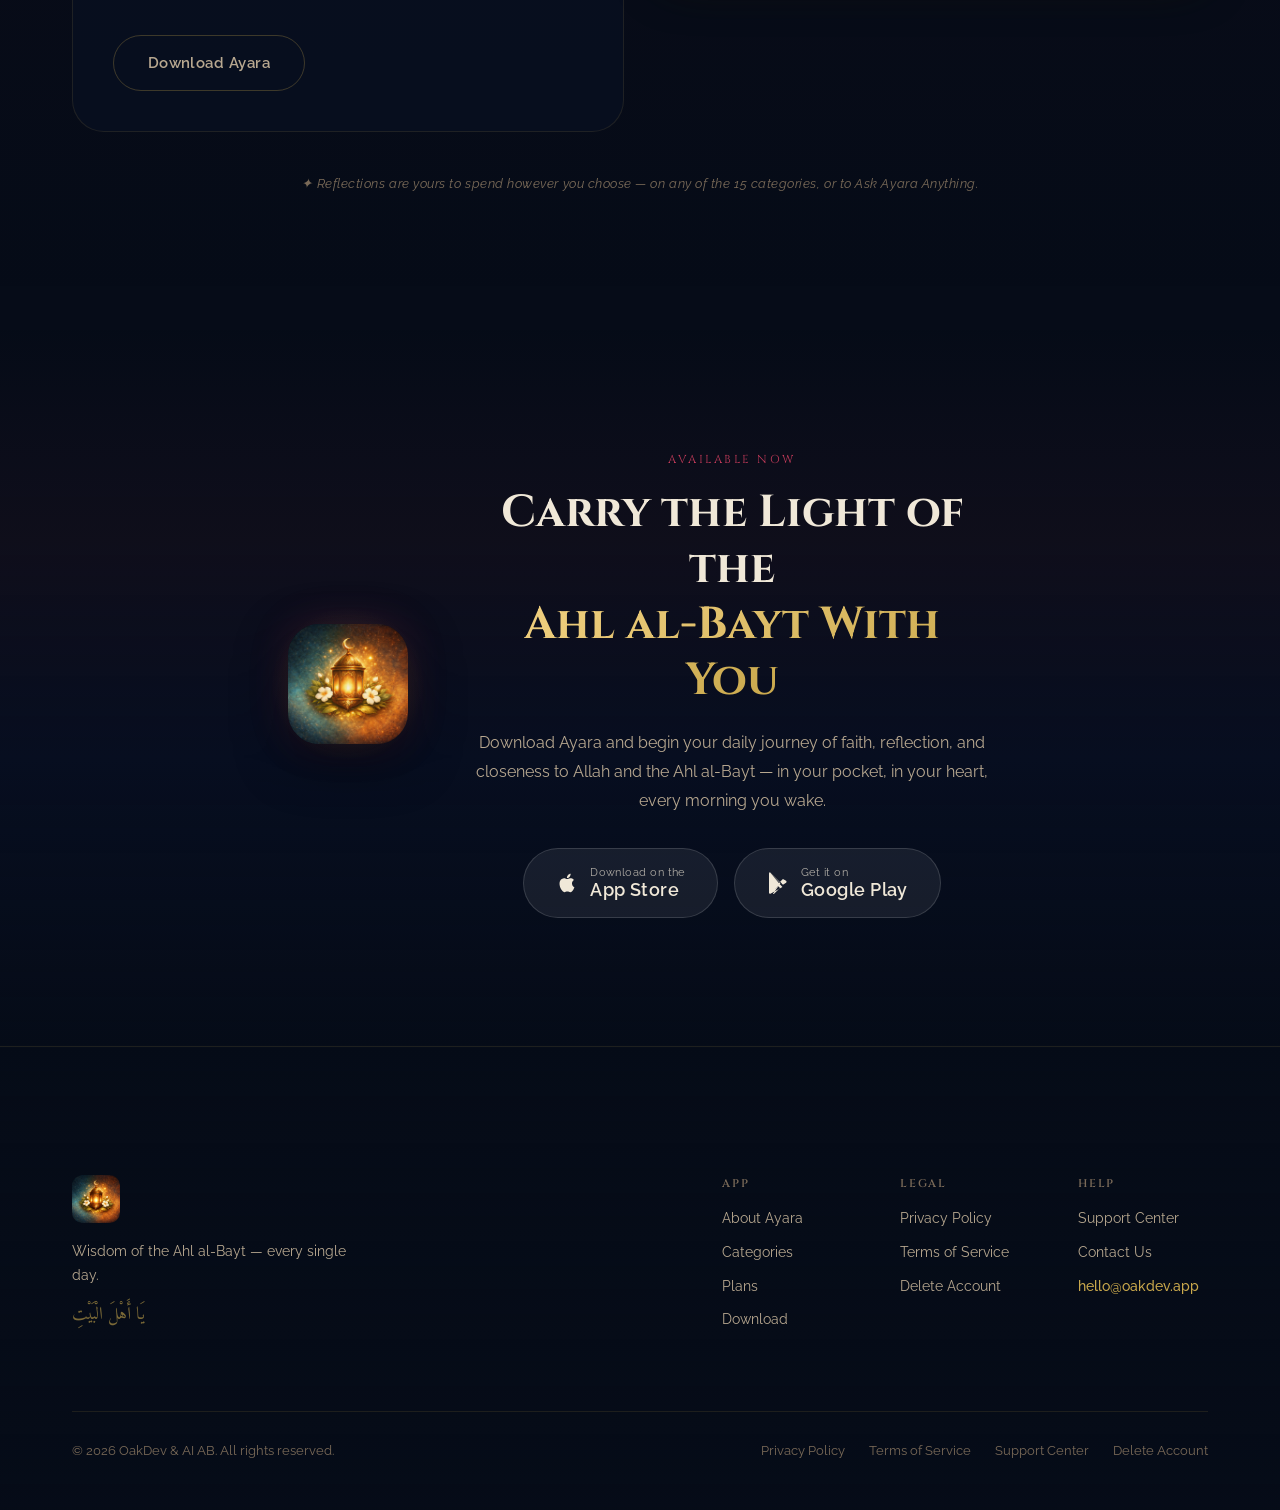
==== commit b975d7c9: "star reversed" ====
--- a/index.html
+++ b/index.html
@@ -104,16 +104,11 @@
     <!-- Geometric star overlay -->
     <div class="hero__geo" aria-hidden="true">
       <svg class="hero__geo-star" viewBox="0 0 200 200" xmlns="http://www.w3.org/2000/svg" aria-hidden="true">
-        <!-- Three nested rings: full / 75% / 46% radius -->
-        <circle cx="100" cy="100" r="88" fill="none" stroke="currentColor" stroke-width="0.55" opacity="0.13"/>
-        <circle cx="100" cy="100" r="66" fill="none" stroke="currentColor" stroke-width="0.4"  opacity="0.10"/>
-        <circle cx="100" cy="100" r="40" fill="none" stroke="currentColor" stroke-width="0.35" opacity="0.07"/>
-        <!-- Three interlaced equilateral triangles (0° / 30° / 60°) -->
-        <polygon points="100,12 176.2,144 23.8,144"   fill="none" stroke="currentColor" stroke-width="0.65" opacity="0.15"/>
-        <polygon points="144,23.8 144,176.2 12,100"   fill="none" stroke="currentColor" stroke-width="0.55" opacity="0.12"/>
-        <polygon points="176.2,56 100,188 23.8,56"    fill="none" stroke="currentColor" stroke-width="0.55" opacity="0.12"/>
-        <!-- 12-pointed star (dodecagram): alternating outer r=88 / inner r=35 at 15° steps -->
-        <polygon points="100,12 109,66.2 144,23.8 124.8,75.3 176.2,56 133.8,90.9 188,100 133.8,109.1 176.2,144 124.8,124.7 144,176.2 109,133.8 100,188 91,133.8 56,176.2 75.2,124.7 23.8,144 66.2,109.1 12,100 66.2,90.9 23.8,56 75.2,75.3 56,23.8 91,66.2" fill="none" stroke="currentColor" stroke-width="0.8" opacity="0.19"/>
+        <polygon points="100,5 120,65 185,65 133,100 154,162 100,125 46,162 67,100 15,65 80,65" fill="none" stroke="currentColor" stroke-width="0.8" opacity="0.15"/>
+        <polygon points="100,18 118,60 165,60 128,88 143,133 100,108 57,133 72,88 35,60 82,60" fill="none" stroke="currentColor" stroke-width="0.5" opacity="0.10"/>
+        <circle cx="100" cy="100" r="88" fill="none" stroke="currentColor" stroke-width="0.6" opacity="0.10"/>
+        <circle cx="100" cy="100" r="70" fill="none" stroke="currentColor" stroke-width="0.4" opacity="0.08"/>
+        <circle cx="100" cy="100" r="52" fill="none" stroke="currentColor" stroke-width="0.4" opacity="0.06"/>
       </svg>
     </div>
 
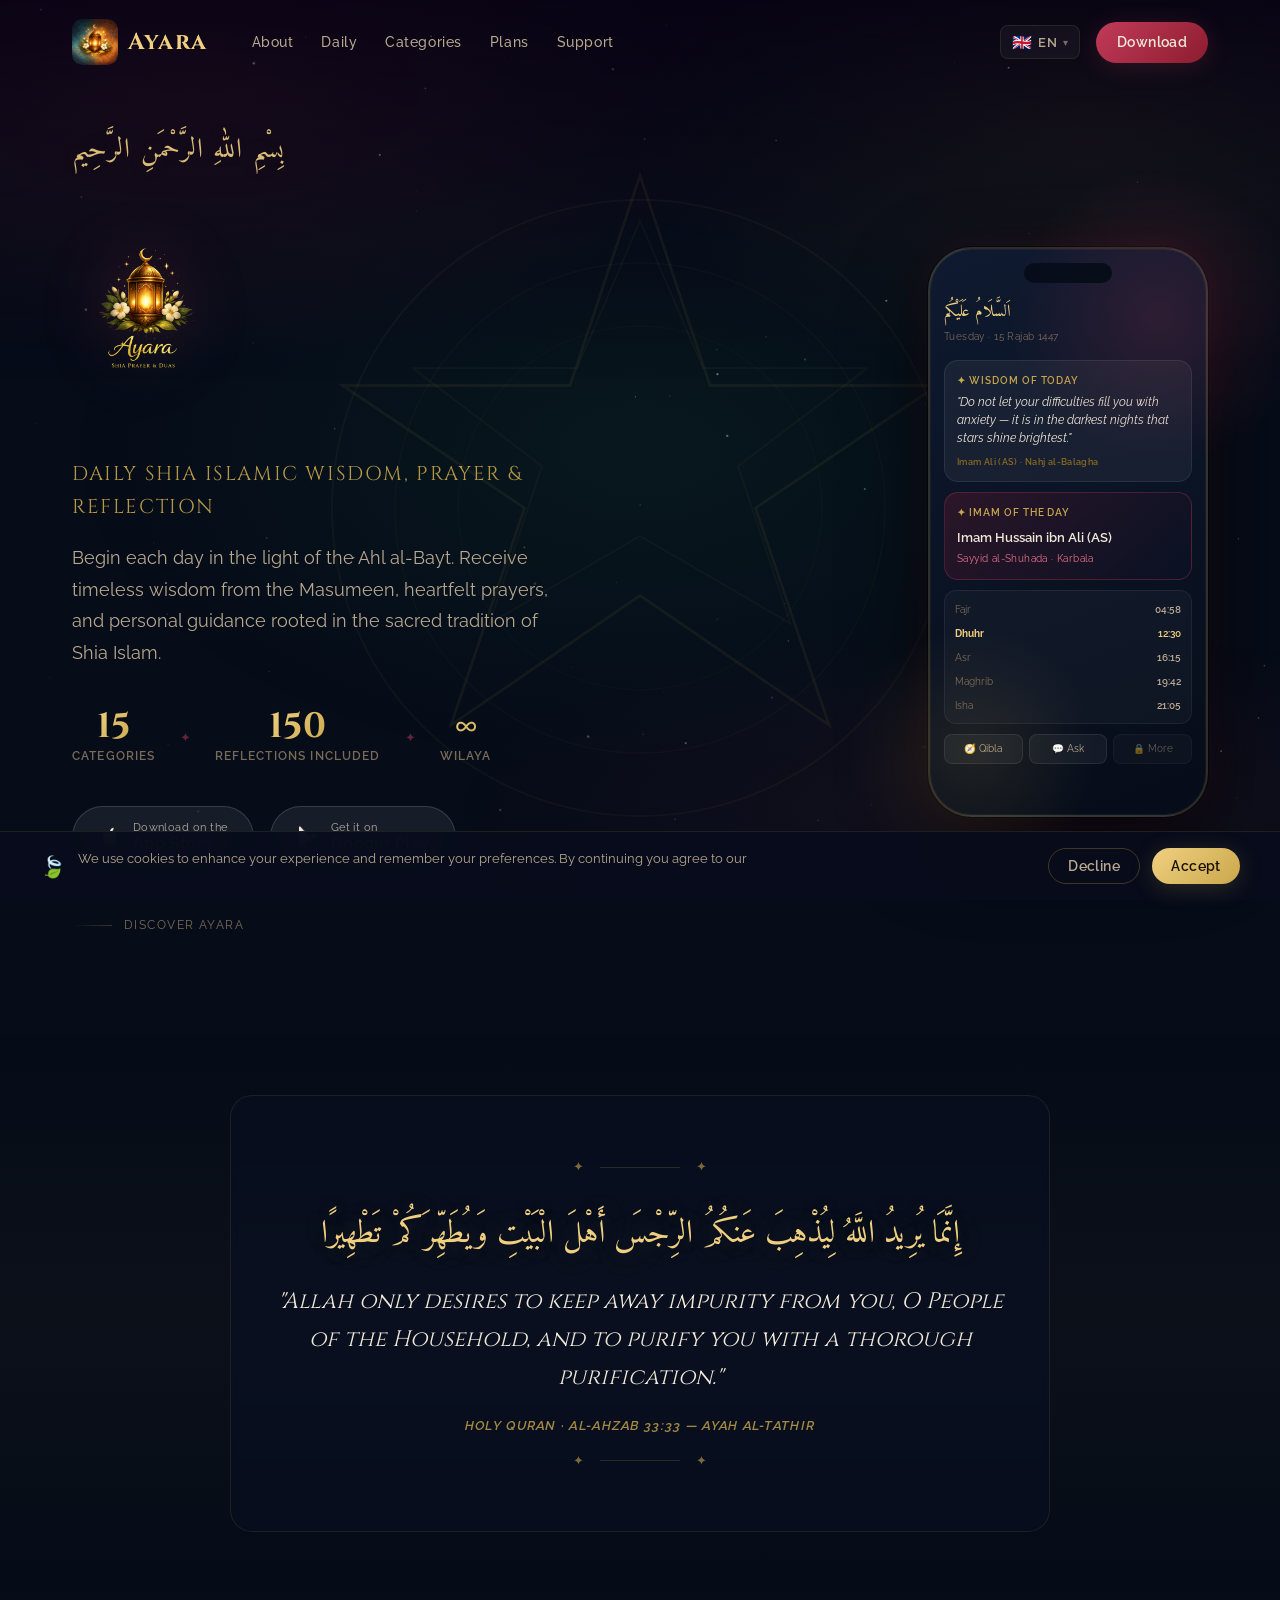
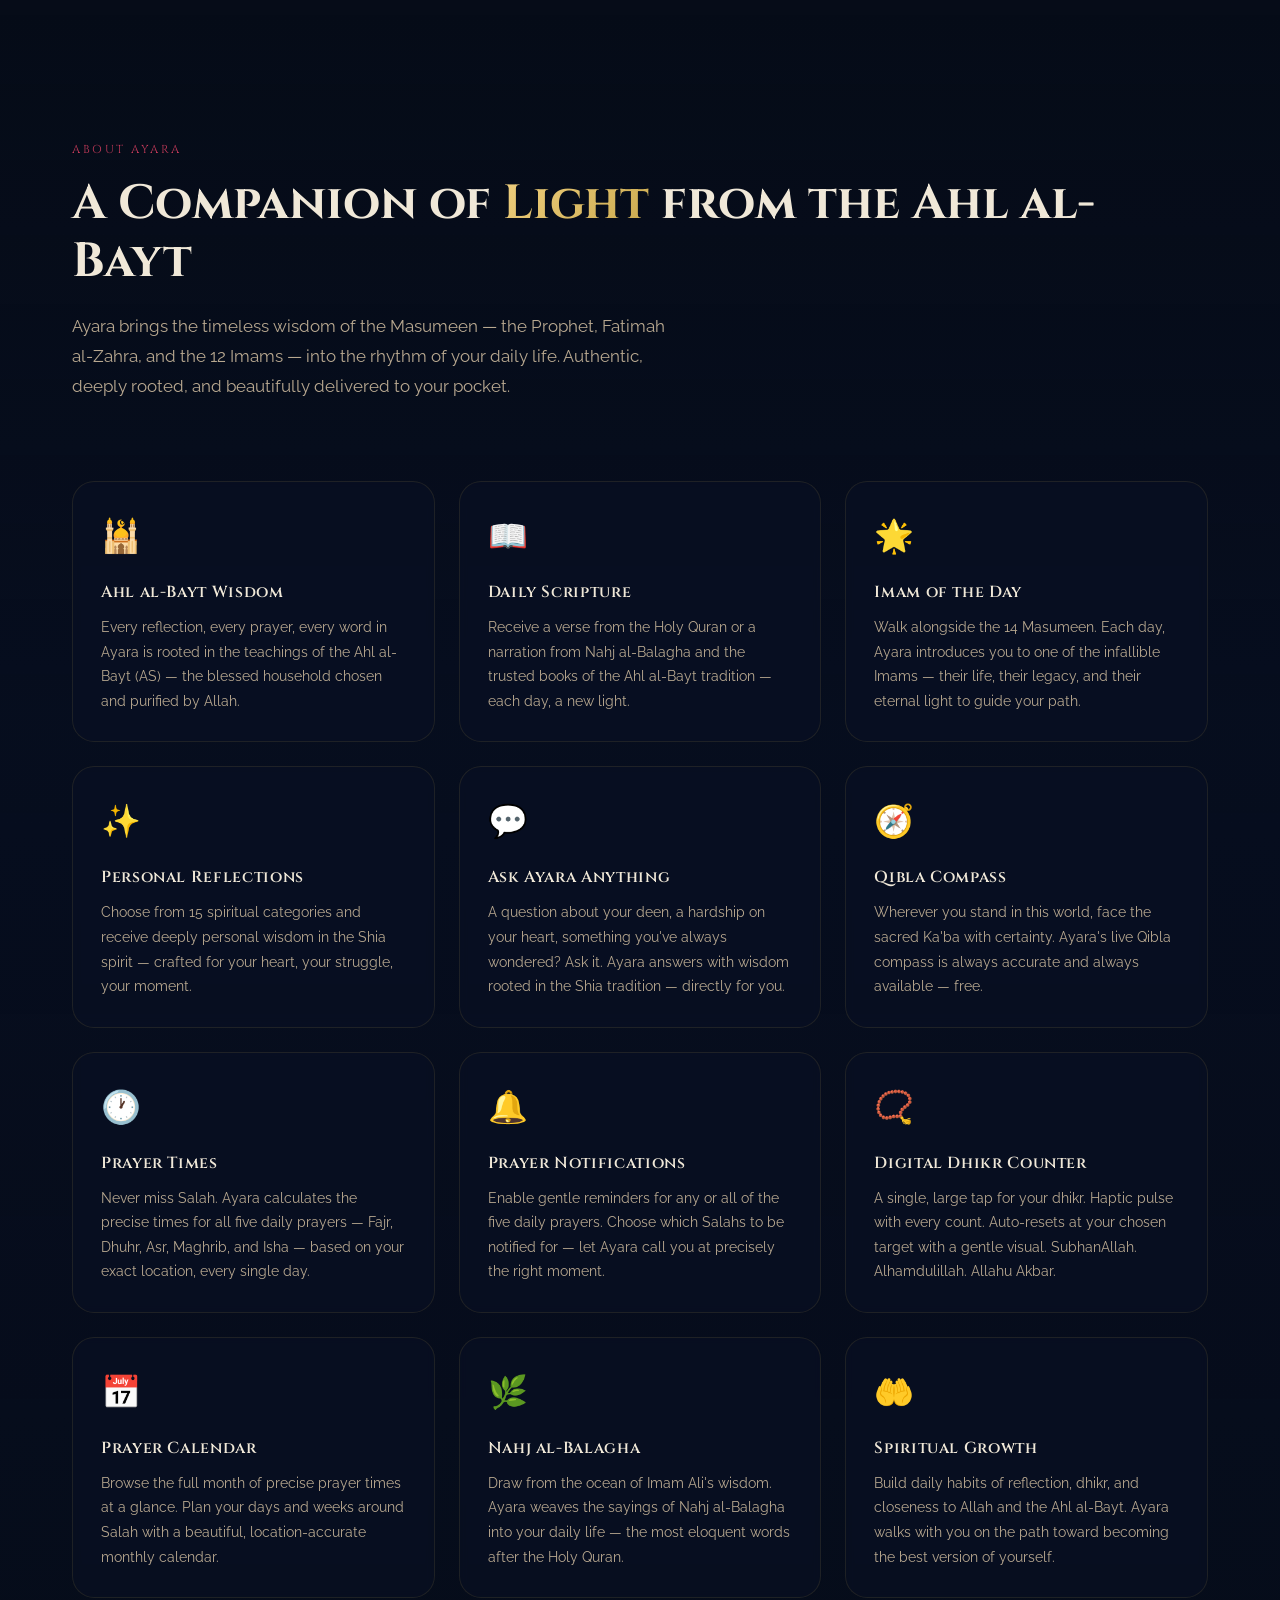
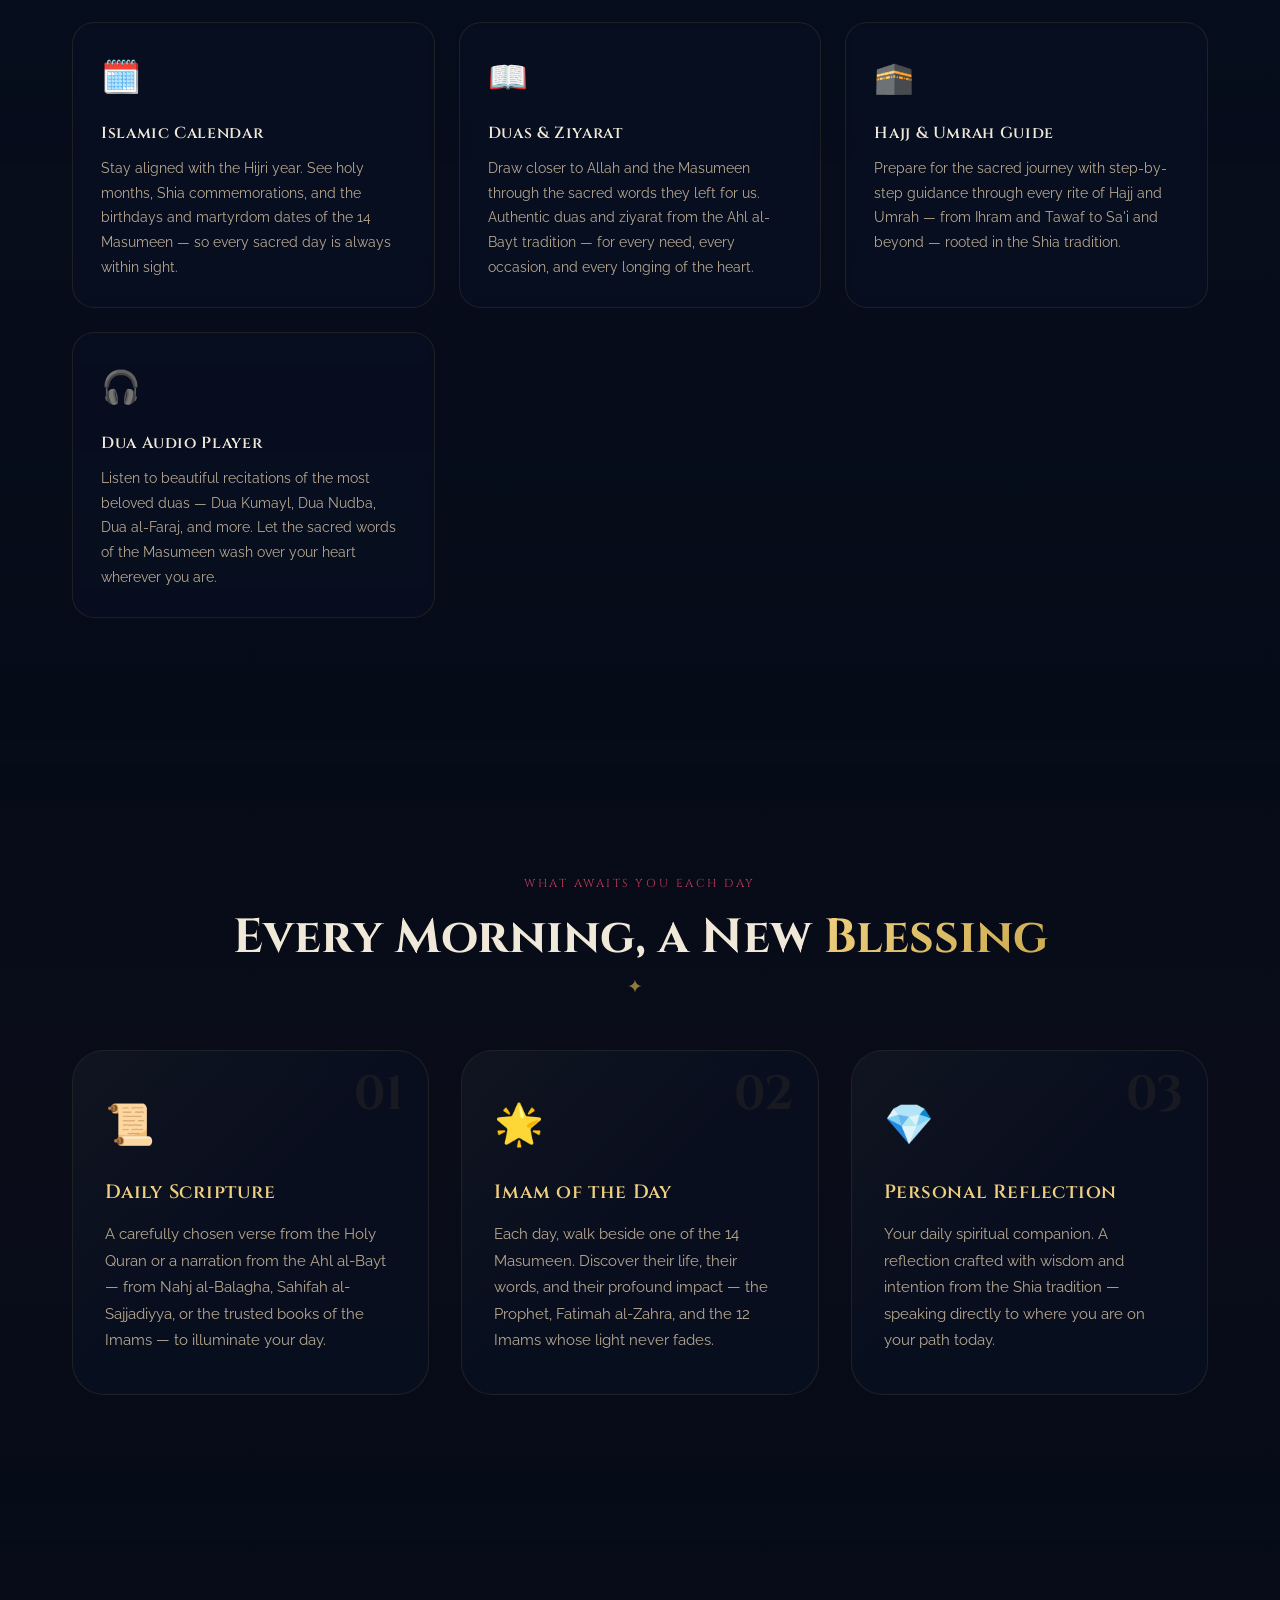
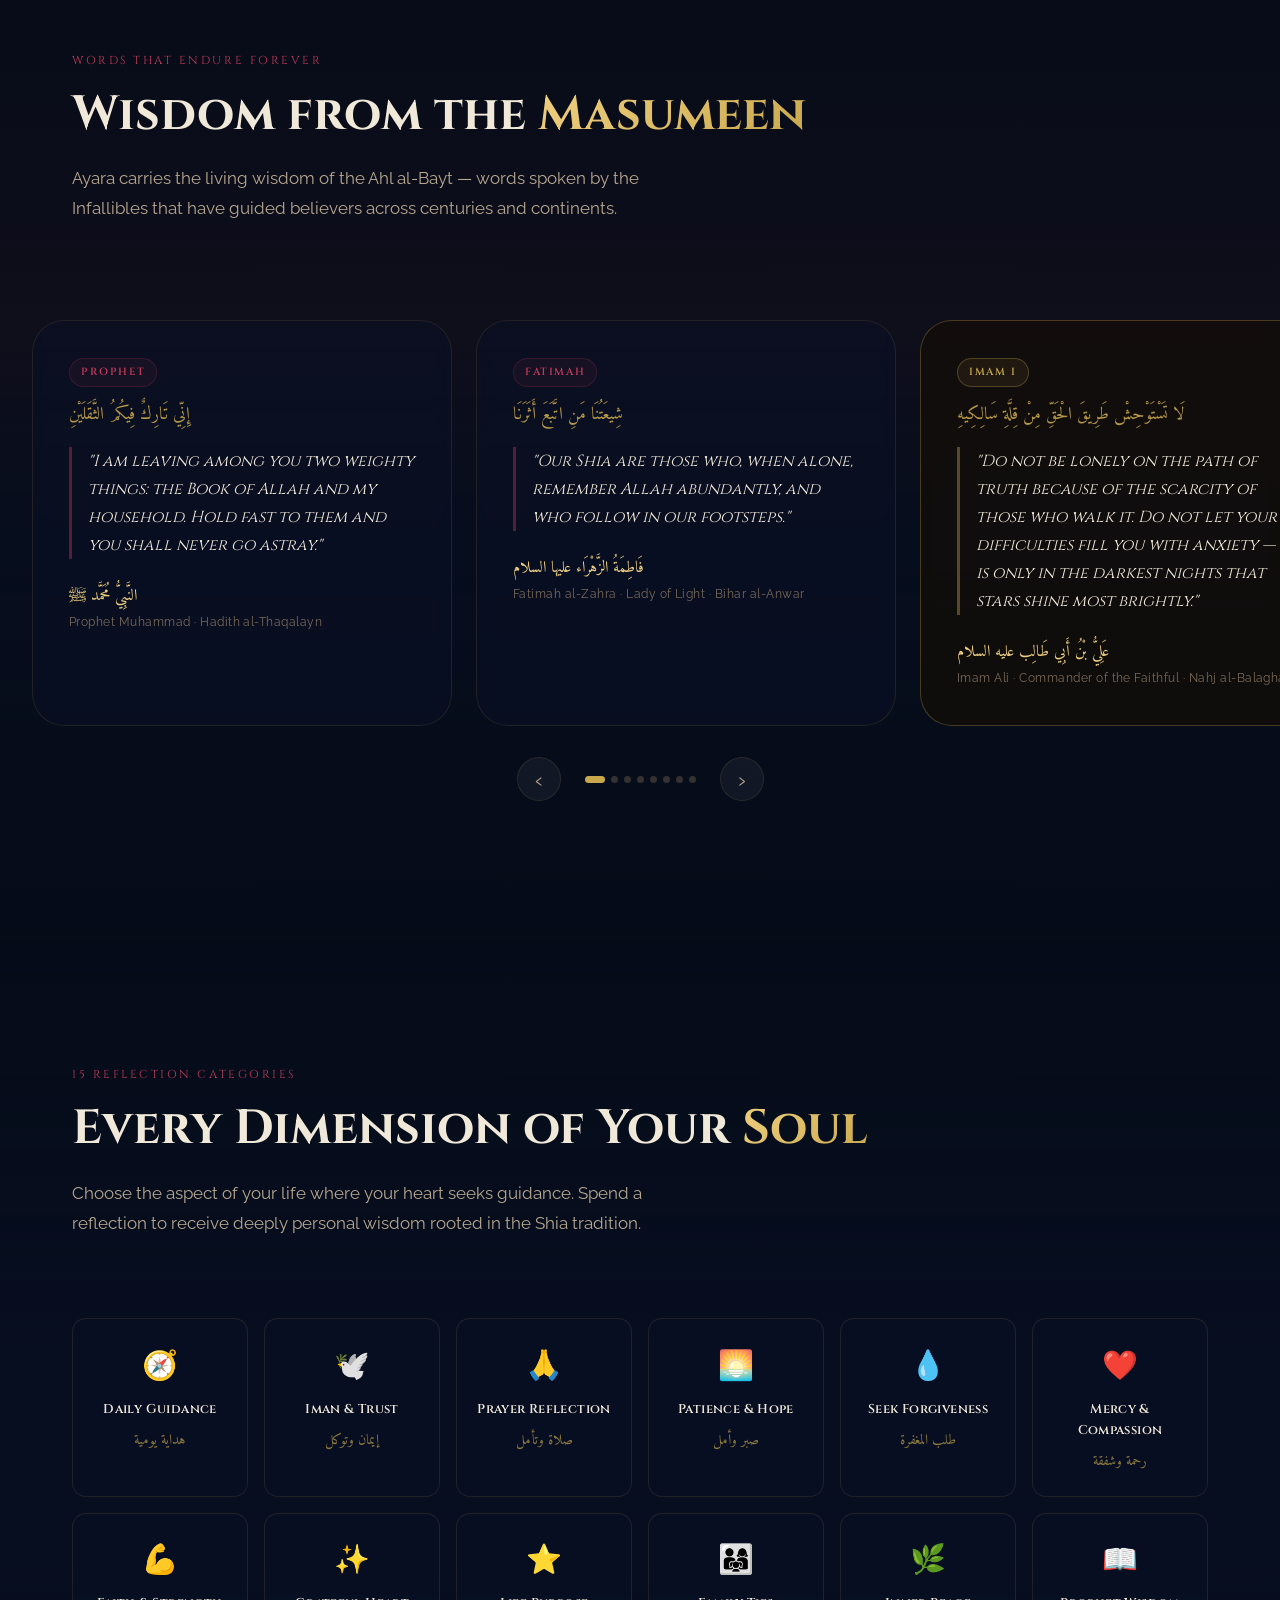
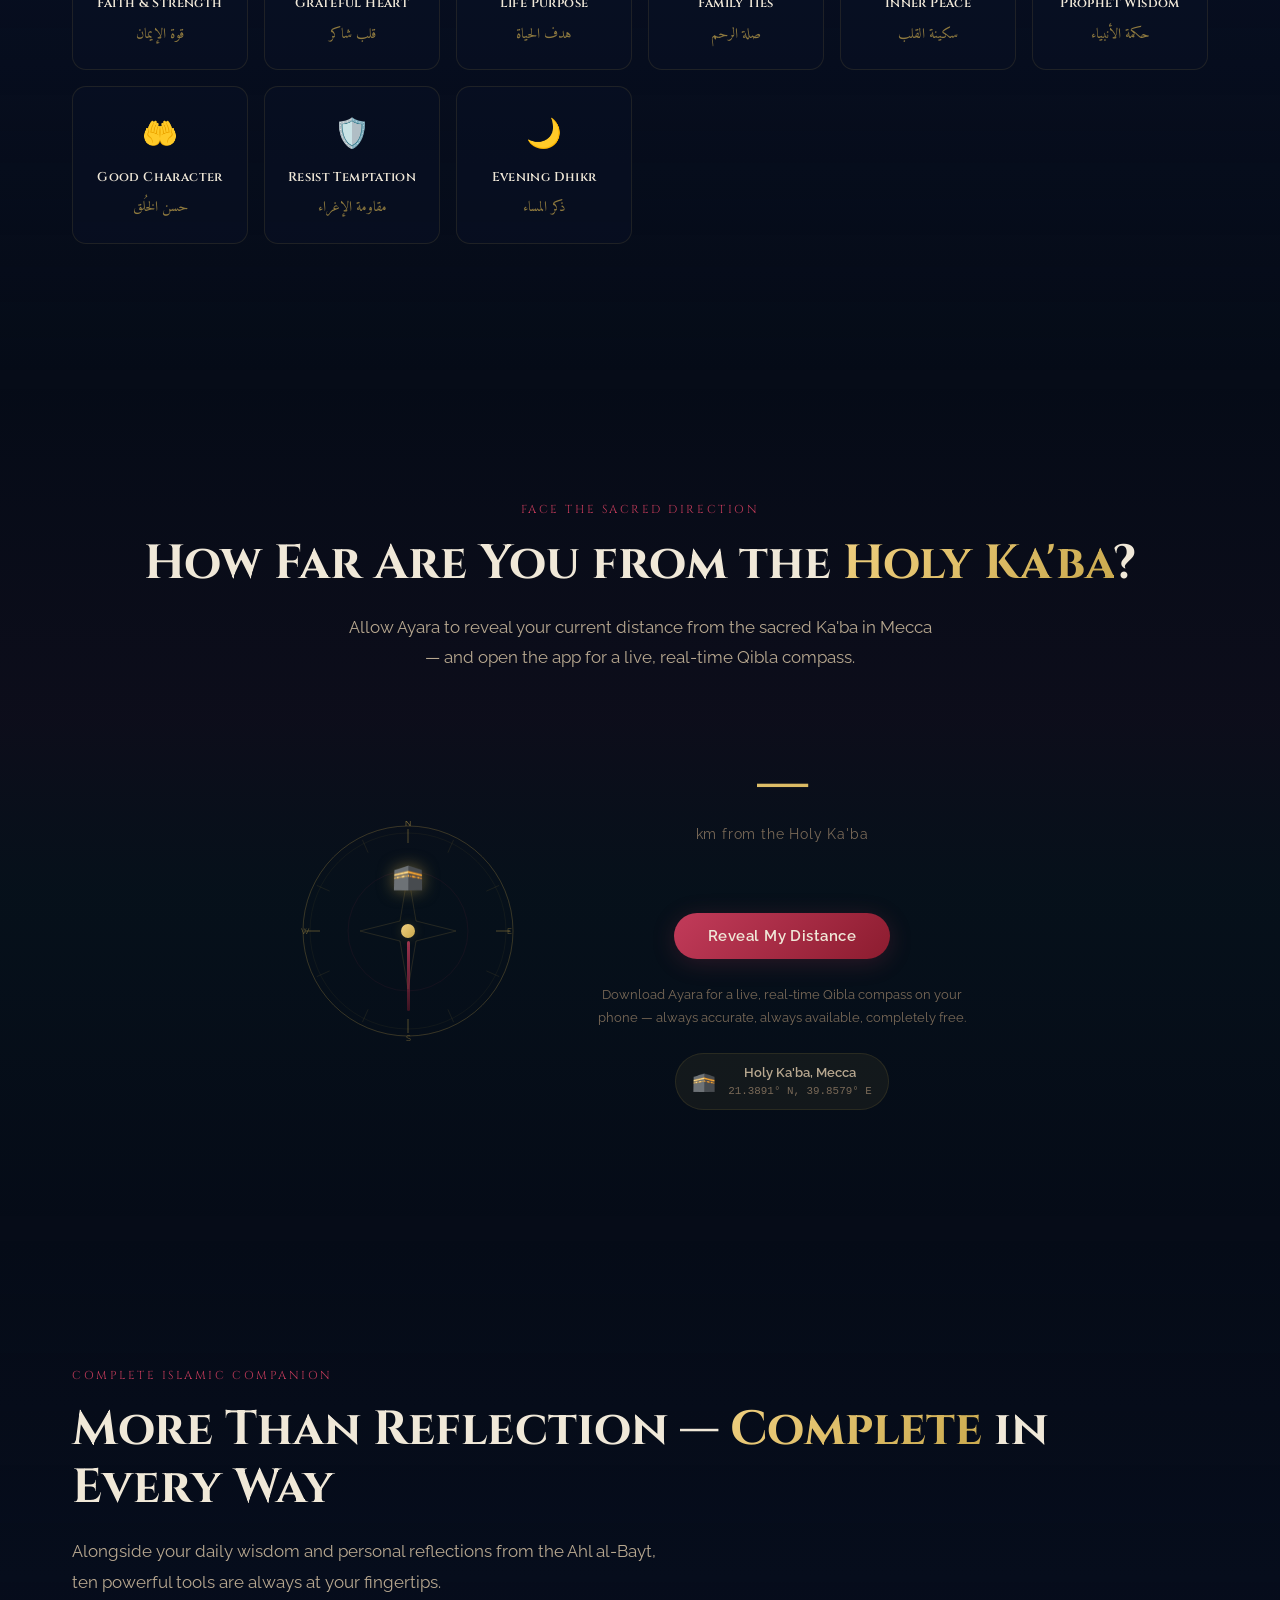
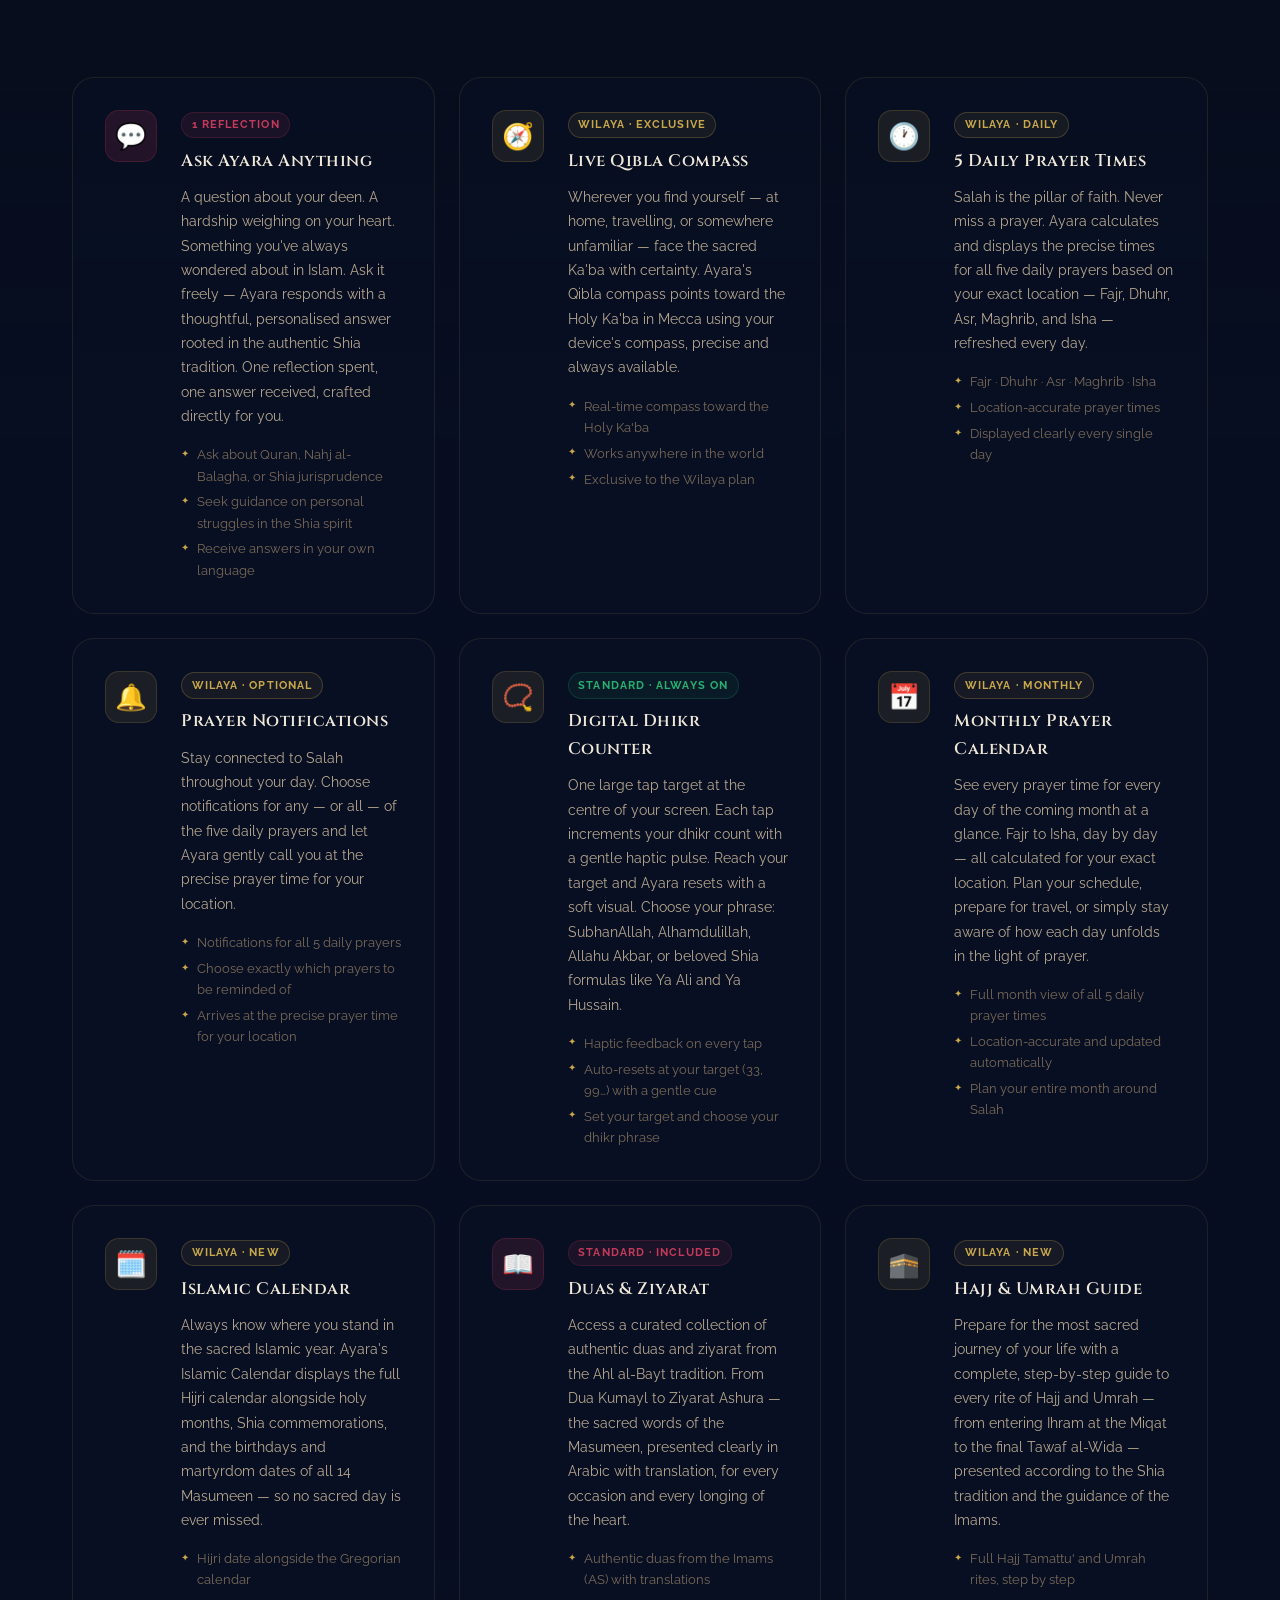
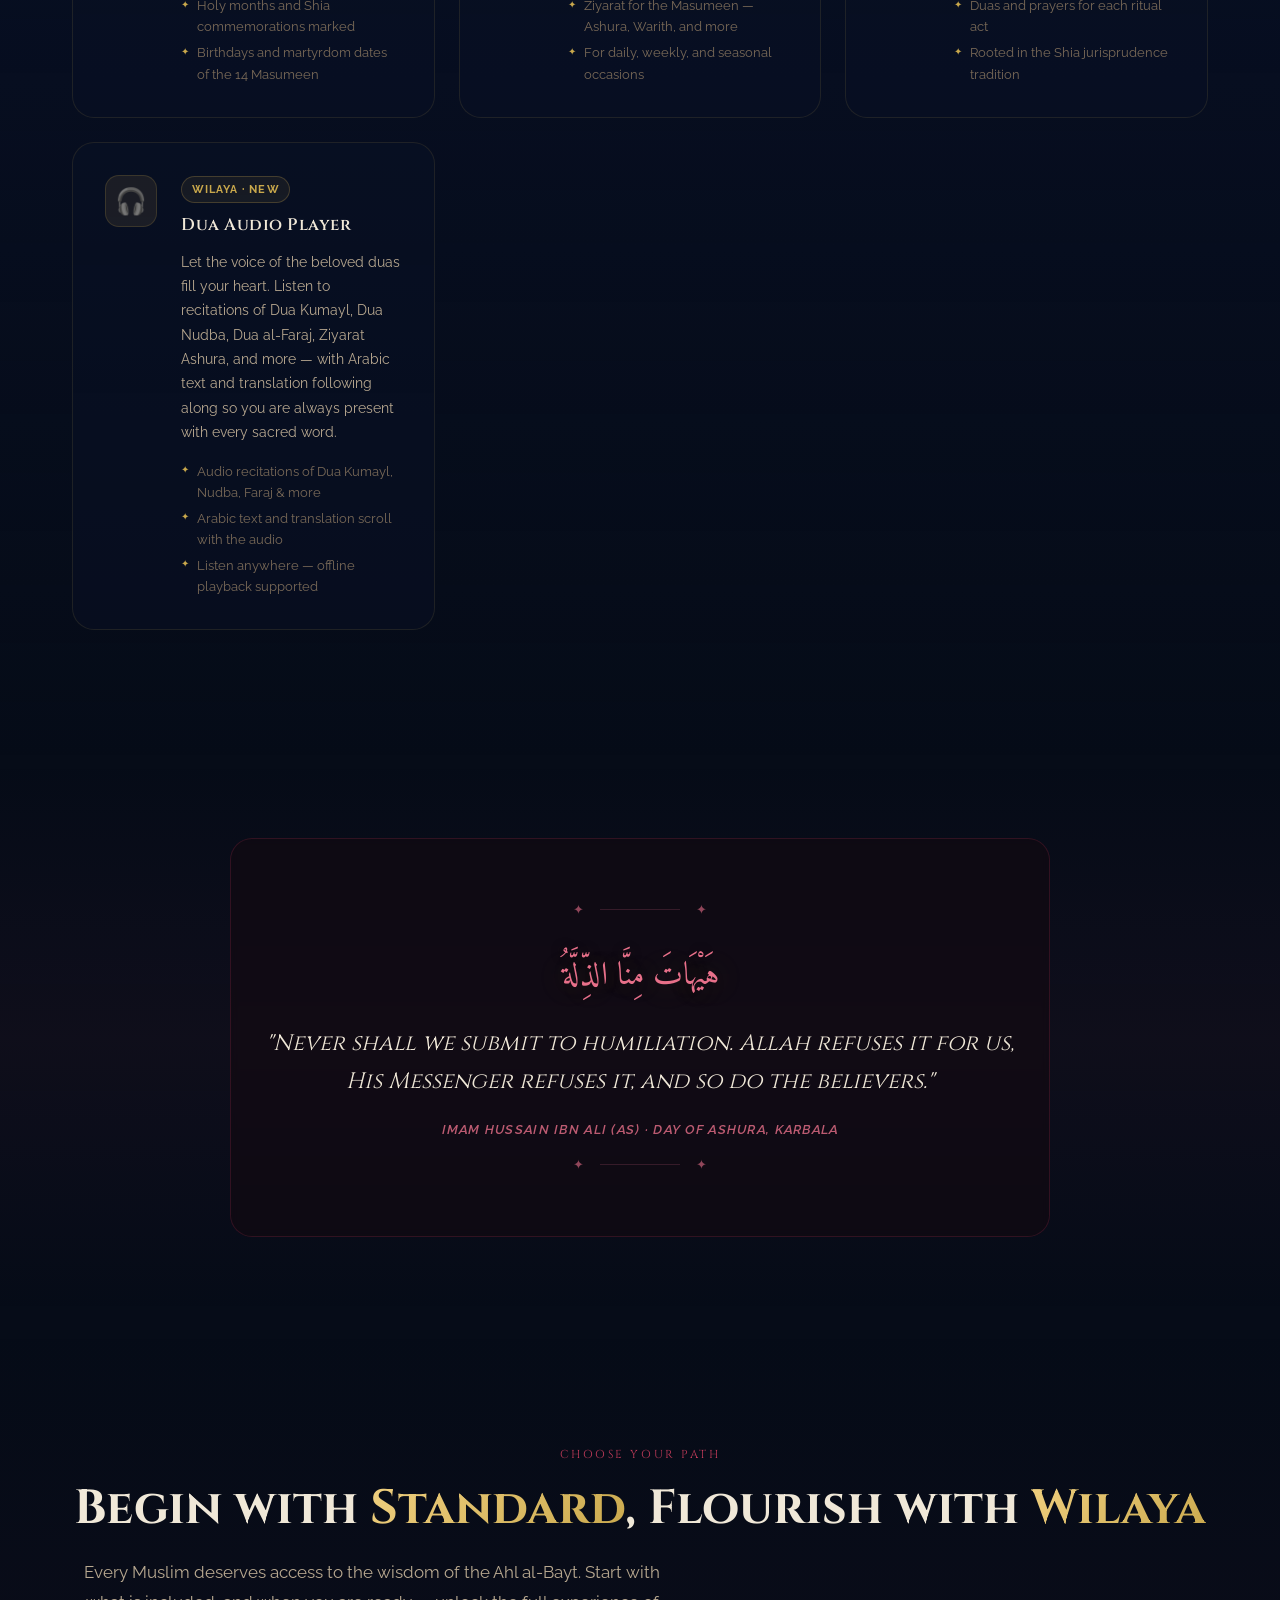
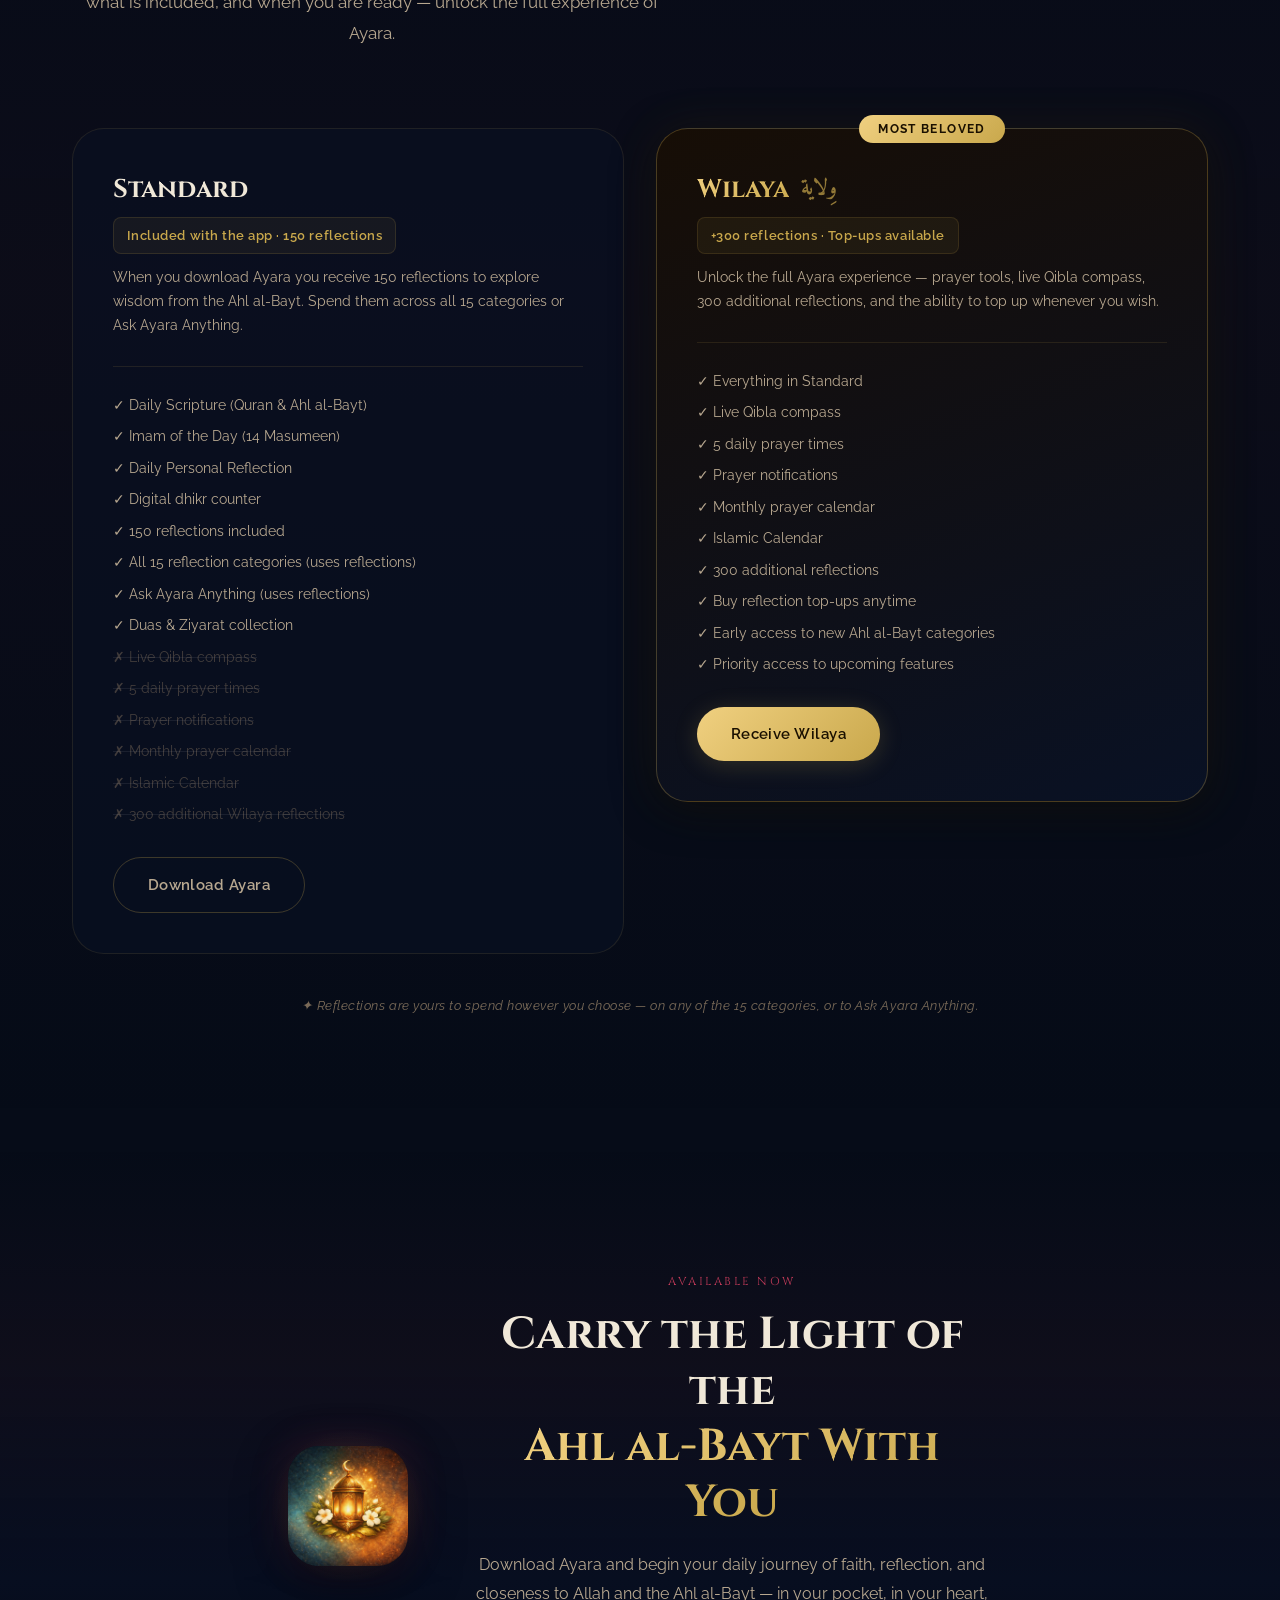
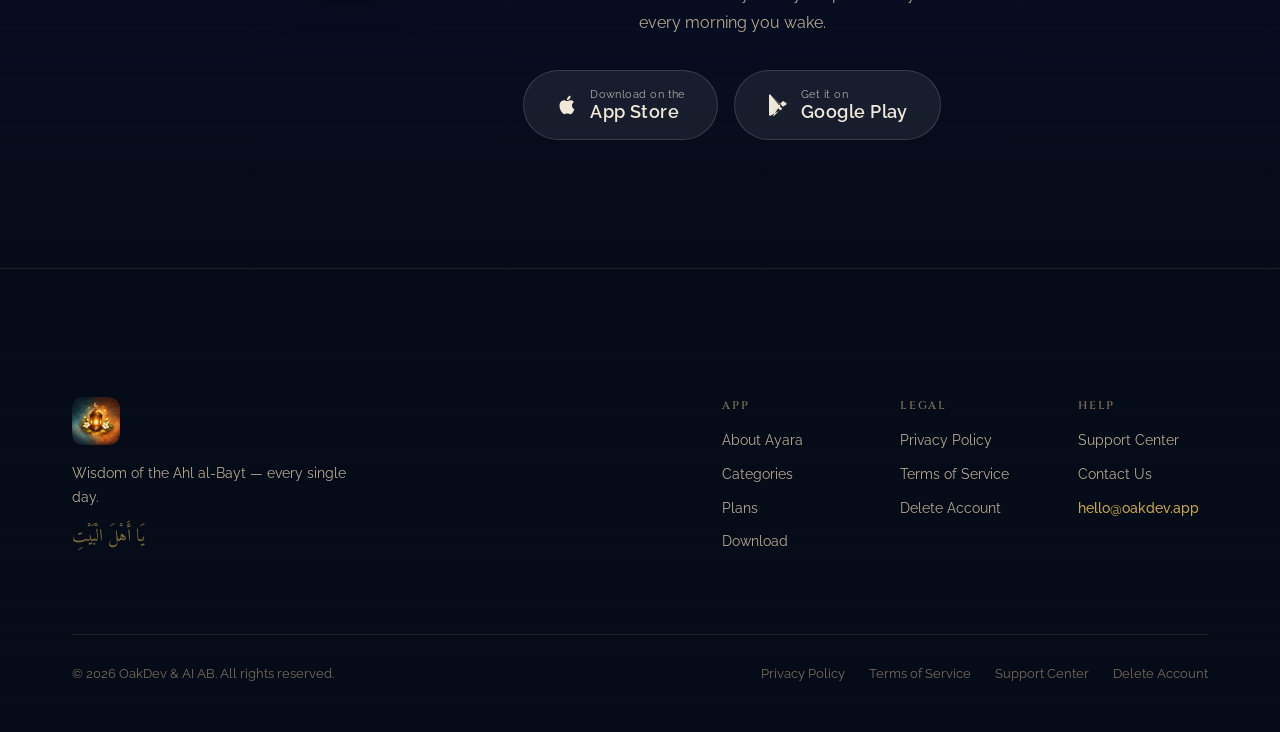
==== commit 5b48b585: "content added" ====
--- a/index.html
+++ b/index.html
@@ -316,6 +316,16 @@
           <span class="feature-card__icon">📖</span>
           <h3 class="feature-card__title" data-i18n="about.f14_title">Duas & Ziyarat</h3>
           <p class="feature-card__text" data-i18n="about.f14_text">Draw closer to Allah and the Masumeen through the sacred words they left for us. Authentic duas and ziyarat from the Ahl al-Bayt tradition — for every need, every occasion, and every longing of the heart.</p>
+        </div>
+        <div class="feature-card animate-on-scroll" data-delay="160">
+          <span class="feature-card__icon">🕋</span>
+          <h3 class="feature-card__title" data-i18n="about.f15_title">Hajj & Umrah Guide</h3>
+          <p class="feature-card__text" data-i18n="about.f15_text">Prepare for the sacred journey with step-by-step guidance through every rite of Hajj and Umrah — from Ihram and Tawaf to Sa'i and beyond — rooted in the Shia tradition.</p>
+        </div>
+        <div class="feature-card animate-on-scroll" data-delay="0">
+          <span class="feature-card__icon">🎧</span>
+          <h3 class="feature-card__title" data-i18n="about.f16_title">Dua Audio Player</h3>
+          <p class="feature-card__text" data-i18n="about.f16_text">Listen to beautiful recitations of the most beloved duas — Dua Kumayl, Dua Nudba, Dua al-Faraj, and more. Let the sacred words of the Masumeen wash over your heart wherever you are.</p>
         </div>
       </div>
     </div>
@@ -640,7 +650,7 @@
       <div class="section__label" data-i18n="spotlight.label">Complete Islamic Companion</div>
       <h2 class="section__title" data-i18n-html="spotlight.title">More Than Reflection — <em>Complete</em> in Every Way</h2>
       <p class="section__subtitle" data-i18n="spotlight.subtitle">
-        Alongside your daily wisdom and personal reflections from the Ahl al-Bayt, eight powerful tools are always at your fingertips.
+        Alongside your daily wisdom and personal reflections from the Ahl al-Bayt, ten powerful tools are always at your fingertips.
       </p>
 
       <div class="spotlight-grid">
@@ -785,6 +795,42 @@
               <li data-i18n="spotlight.duas_li1">Authentic duas from the Imams (AS) with translations</li>
               <li data-i18n="spotlight.duas_li2">Ziyarat for the Masumeen — Ashura, Warith, and more</li>
               <li data-i18n="spotlight.duas_li3">For daily, weekly, and seasonal occasions</li>
+            </ul>
+          </div>
+        </div>
+
+        <div class="spotlight-card animate-on-scroll" data-delay="200">
+          <div class="spotlight-card__icon-wrap spotlight-card__icon-wrap--gold">
+            <span class="spotlight-card__icon">🕋</span>
+          </div>
+          <div class="spotlight-card__body">
+            <div class="spotlight-card__tag spotlight-card__tag--wilaya" data-i18n="spotlight.hajj_tag">Wilaya · New</div>
+            <h3 class="spotlight-card__title" data-i18n="spotlight.hajj_title">Hajj & Umrah Guide</h3>
+            <p class="spotlight-card__text" data-i18n="spotlight.hajj_text">
+              Prepare for the most sacred journey of your life with a complete, step-by-step guide to every rite of Hajj and Umrah — from entering Ihram at the Miqat to the final Tawaf al-Wida — presented according to the Shia tradition and the guidance of the Imams.
+            </p>
+            <ul class="spotlight-card__list">
+              <li data-i18n="spotlight.hajj_li1">Full Hajj Tamattu' and Umrah rites, step by step</li>
+              <li data-i18n="spotlight.hajj_li2">Duas and prayers for each ritual act</li>
+              <li data-i18n="spotlight.hajj_li3">Rooted in the Shia jurisprudence tradition</li>
+            </ul>
+          </div>
+        </div>
+
+        <div class="spotlight-card animate-on-scroll" data-delay="0">
+          <div class="spotlight-card__icon-wrap spotlight-card__icon-wrap--gold">
+            <span class="spotlight-card__icon">🎧</span>
+          </div>
+          <div class="spotlight-card__body">
+            <div class="spotlight-card__tag spotlight-card__tag--wilaya" data-i18n="spotlight.audio_tag">Wilaya · New</div>
+            <h3 class="spotlight-card__title" data-i18n="spotlight.audio_title">Dua Audio Player</h3>
+            <p class="spotlight-card__text" data-i18n="spotlight.audio_text">
+              Let the voice of the beloved duas fill your heart. Listen to recitations of Dua Kumayl, Dua Nudba, Dua al-Faraj, Ziyarat Ashura, and more — with Arabic text and translation following along so you are always present with every sacred word.
+            </p>
+            <ul class="spotlight-card__list">
+              <li data-i18n="spotlight.audio_li1">Audio recitations of Dua Kumayl, Nudba, Faraj & more</li>
+              <li data-i18n="spotlight.audio_li2">Arabic text and translation scroll with the audio</li>
+              <li data-i18n="spotlight.audio_li3">Listen anywhere — offline playback supported</li>
             </ul>
           </div>
         </div>
